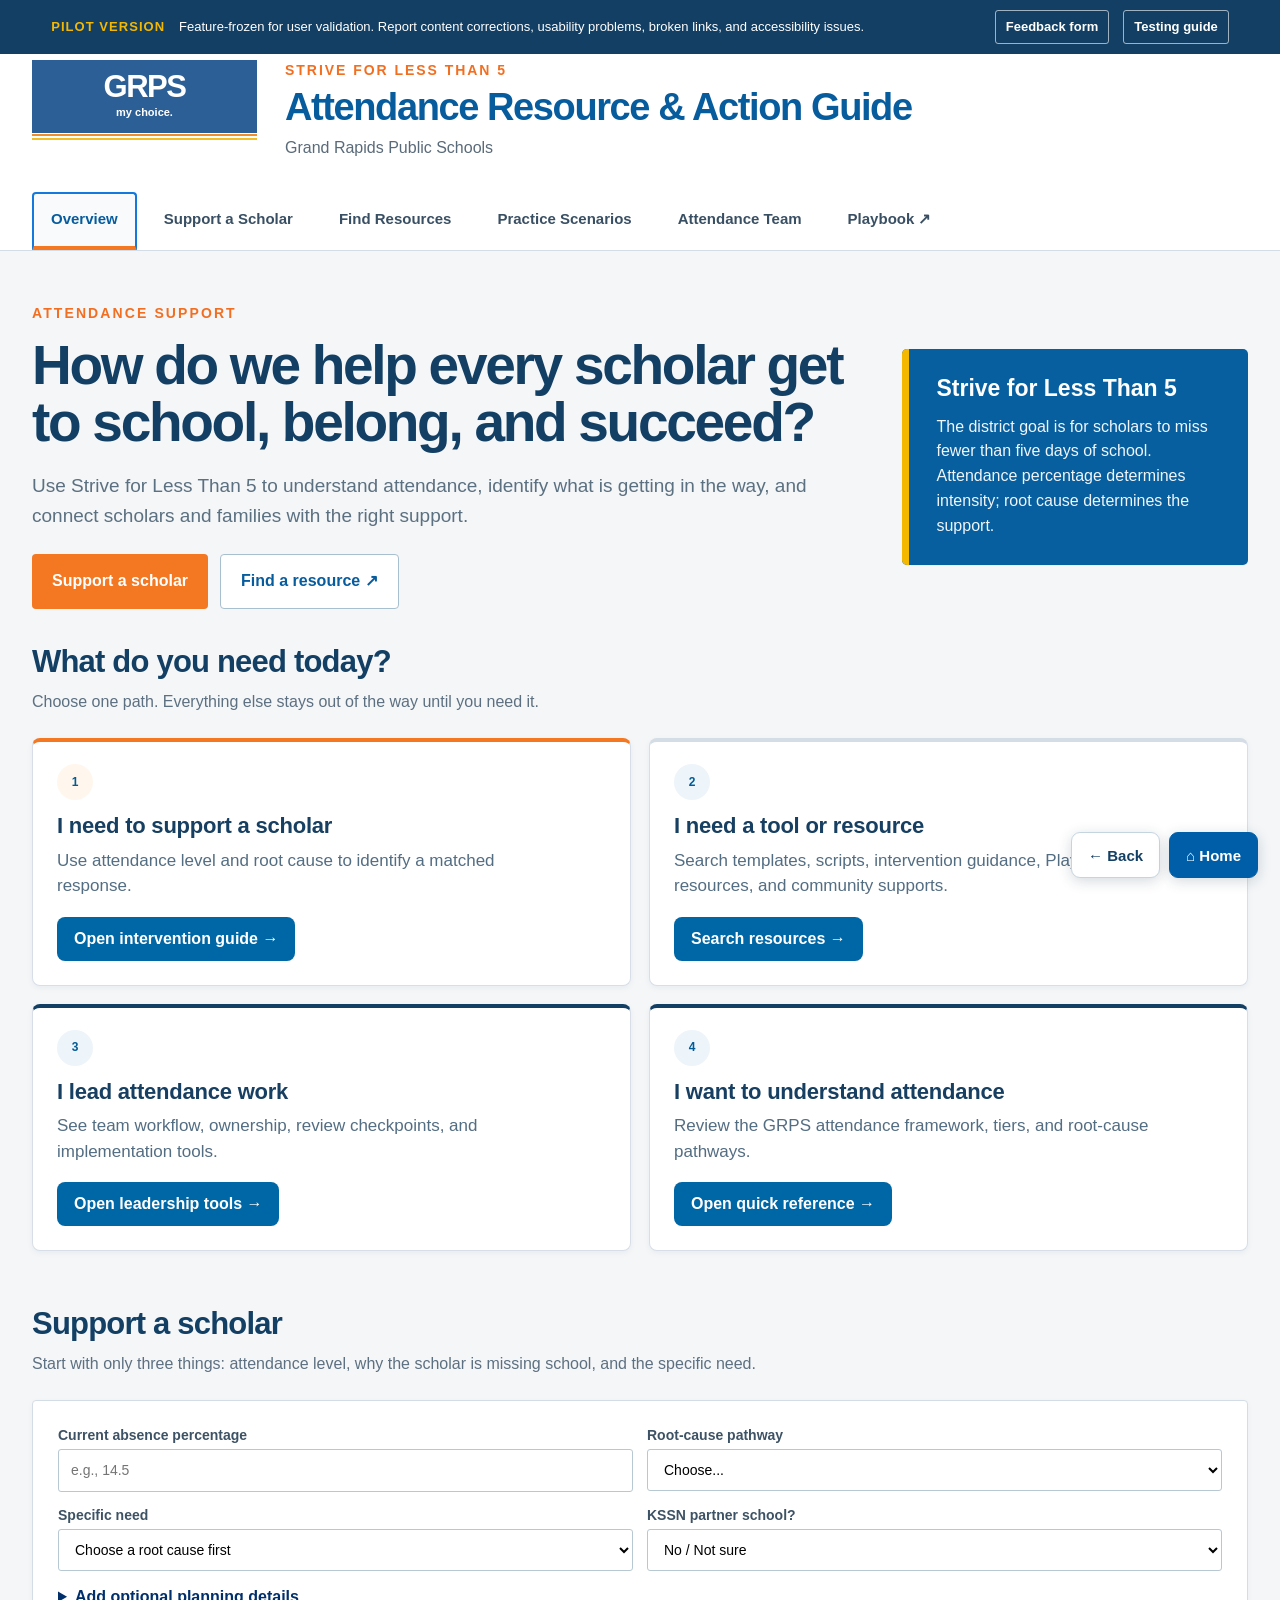
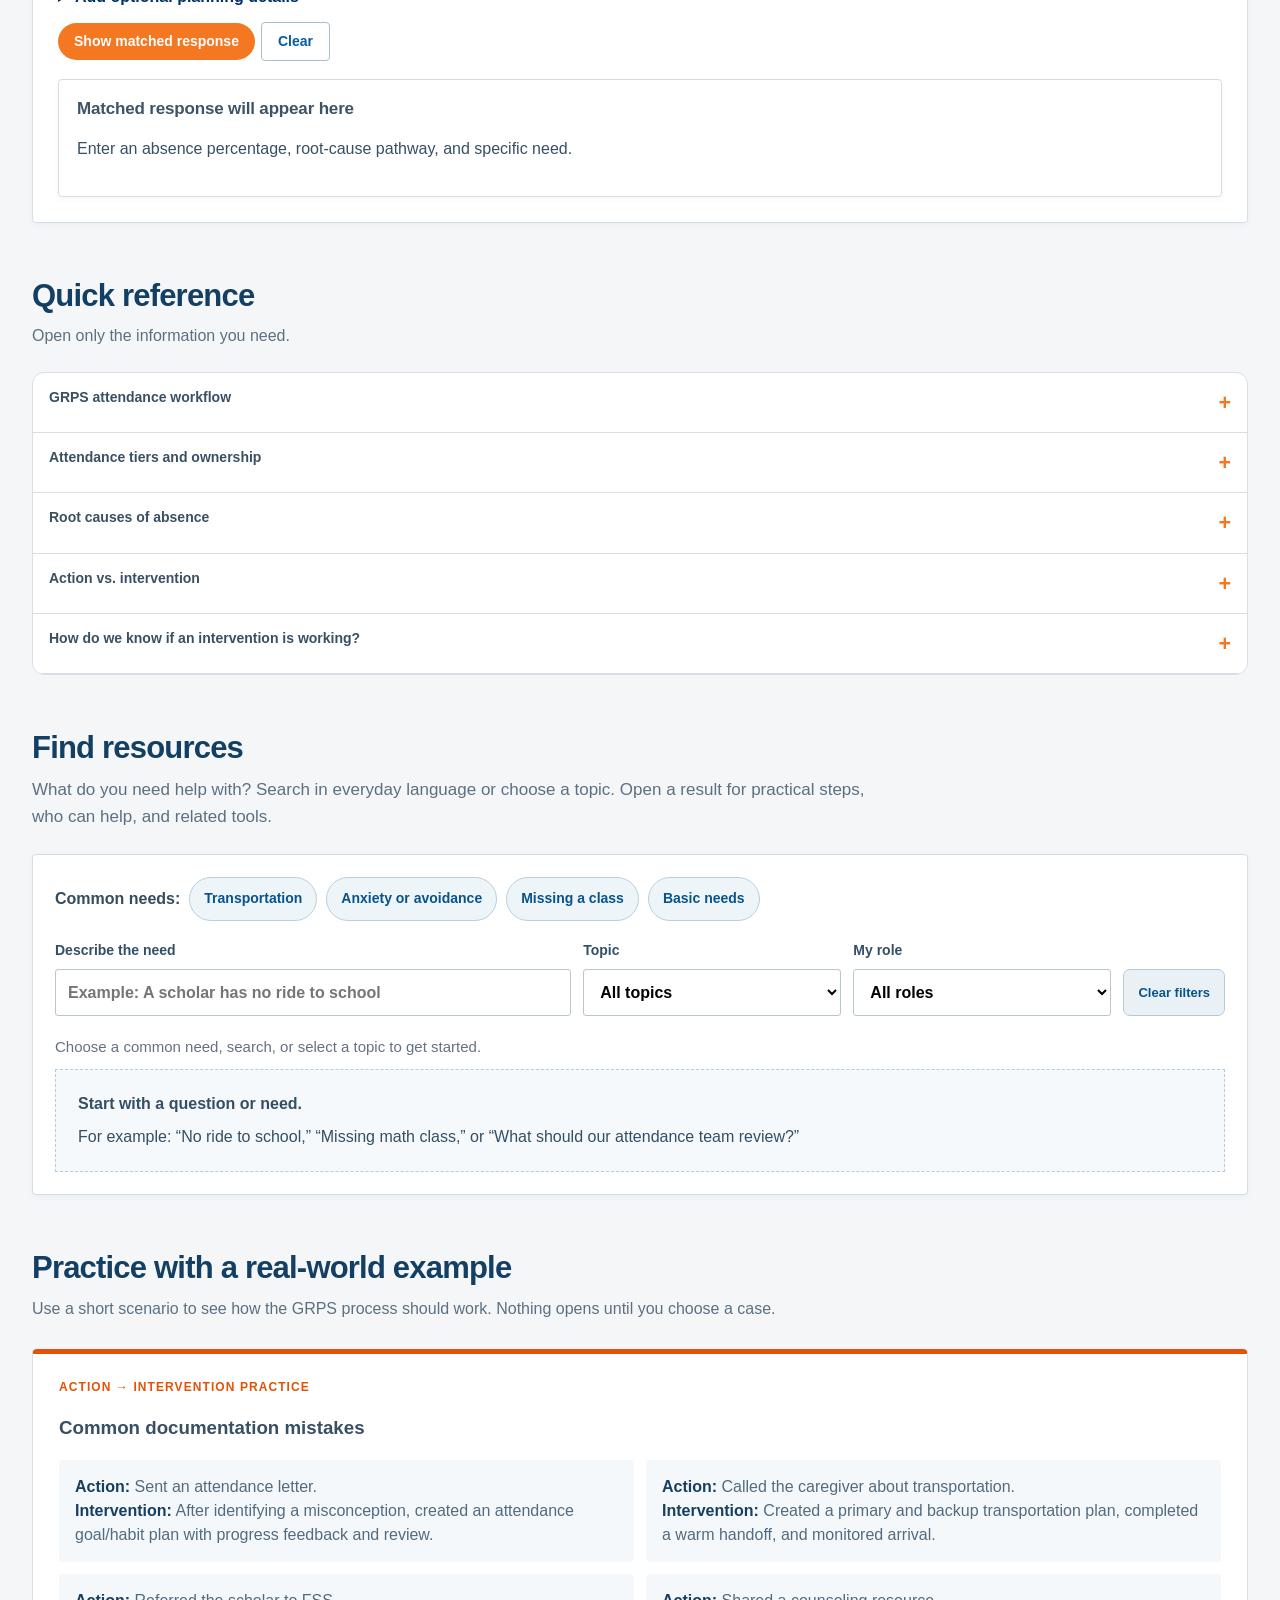
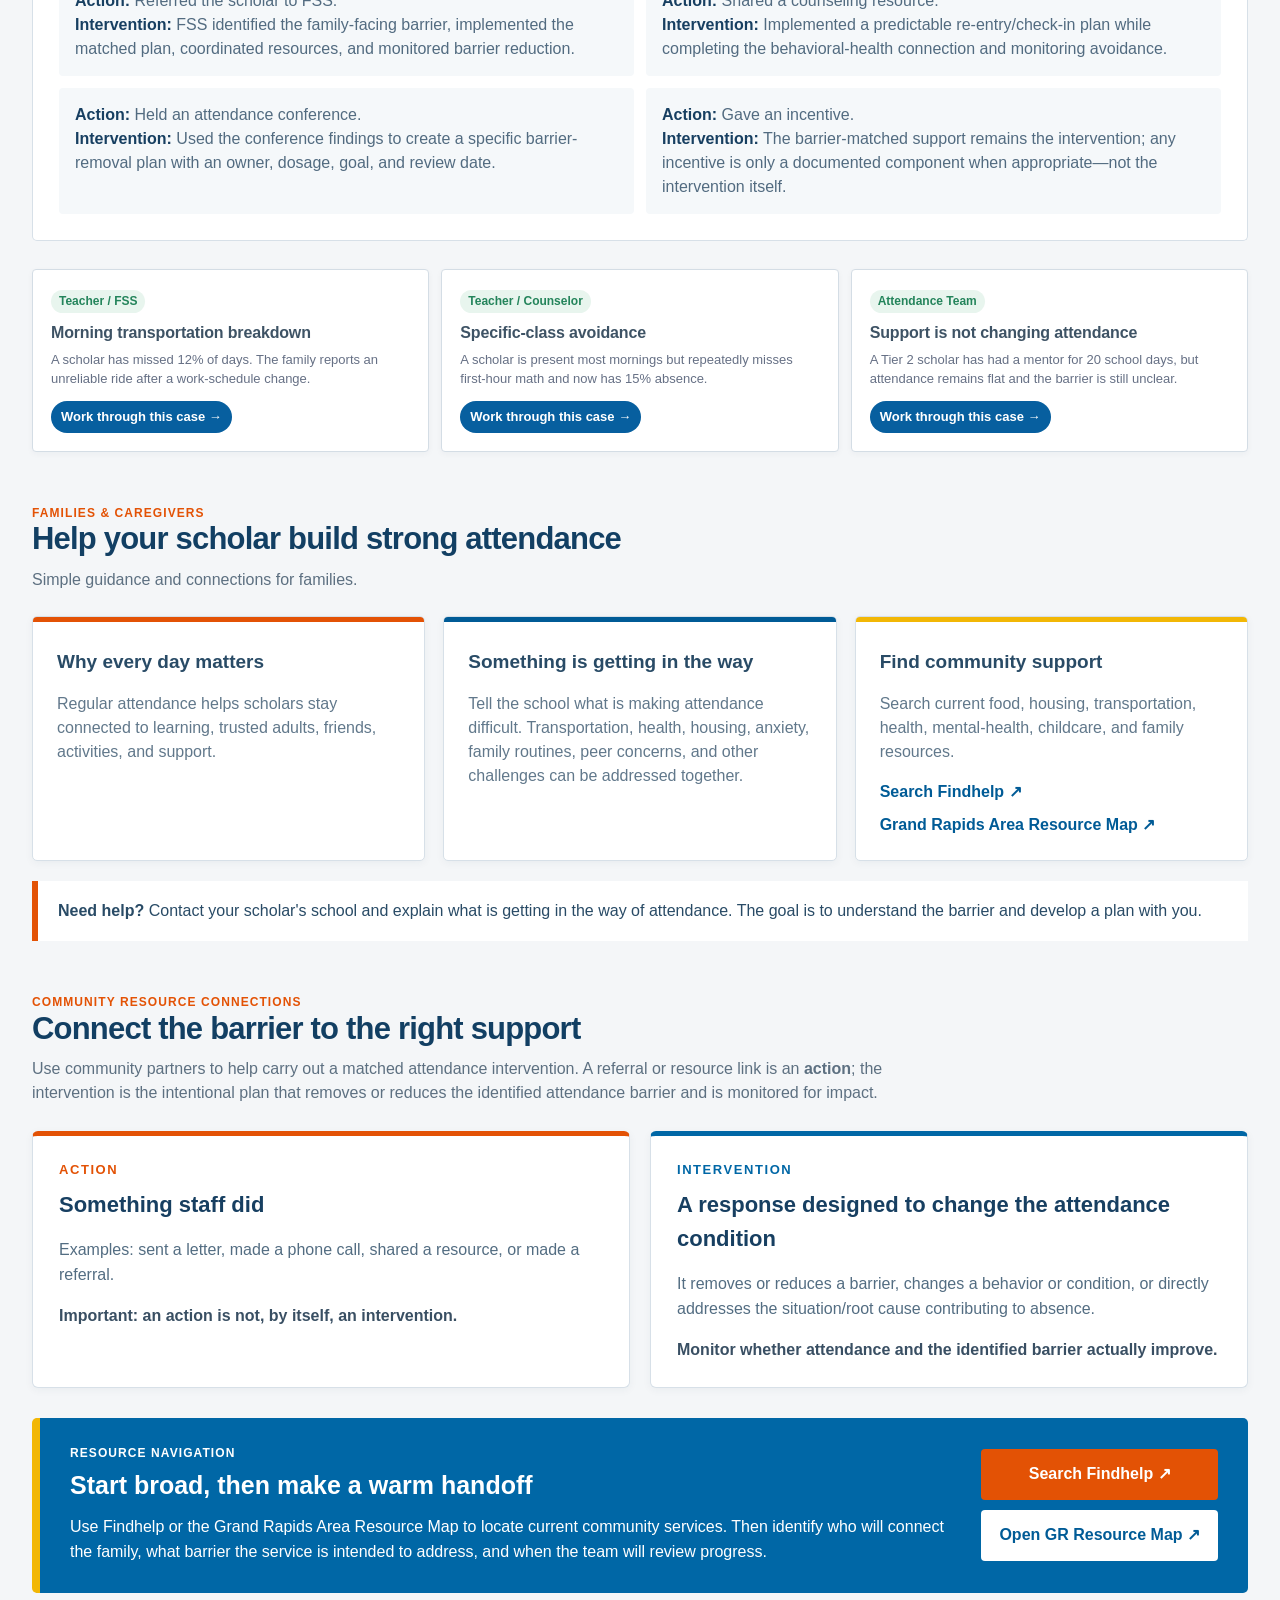
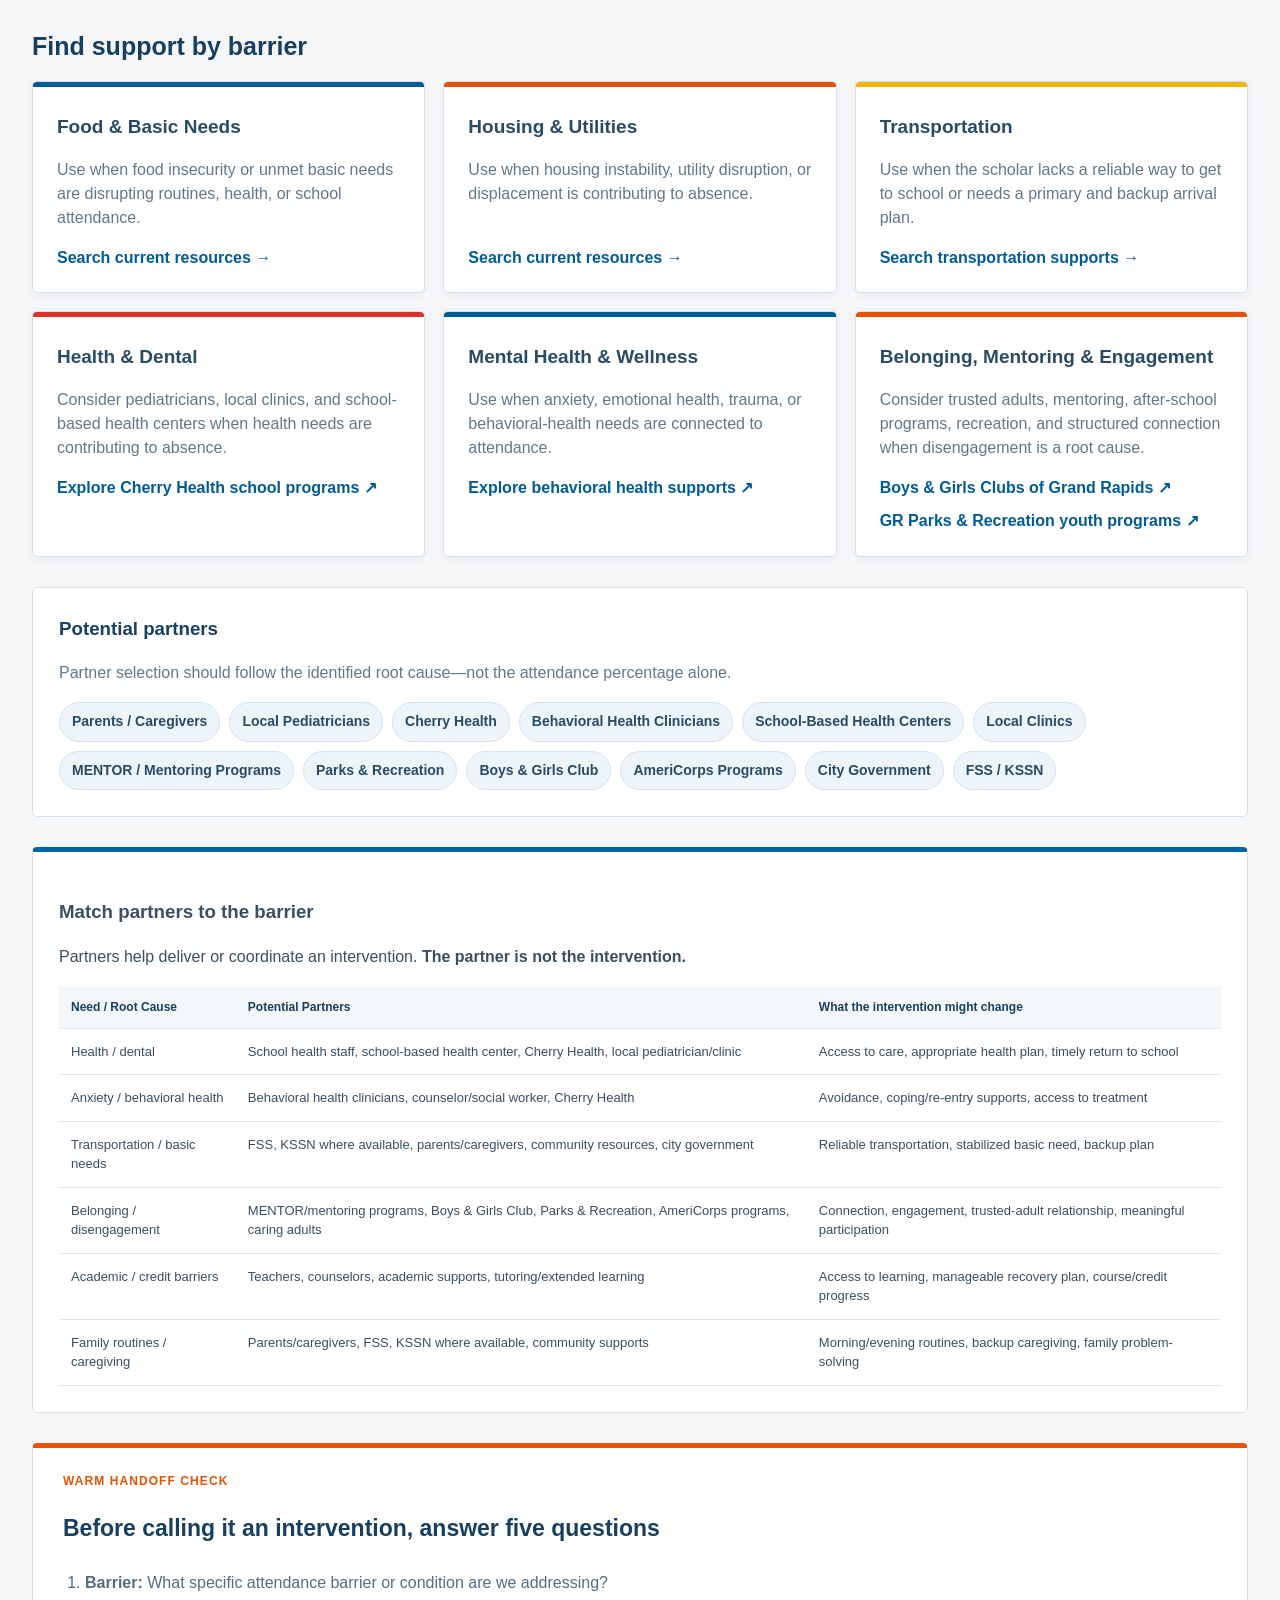
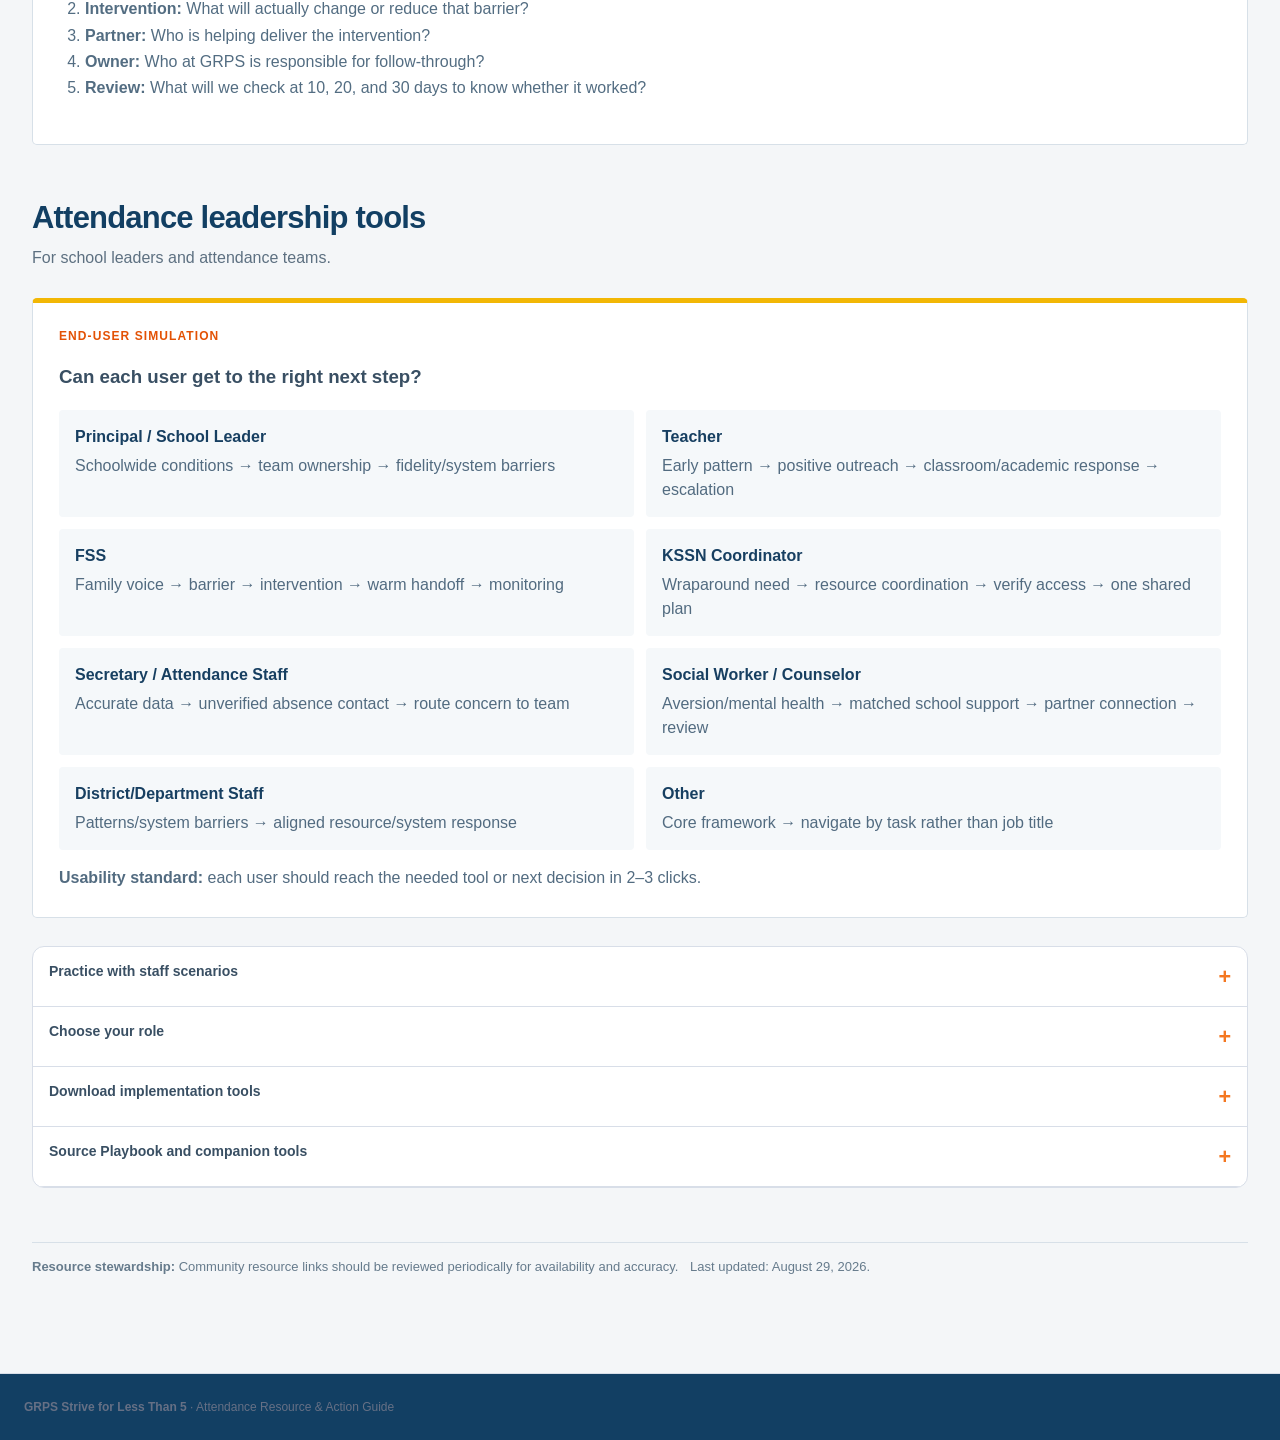
==== index.html @ 6af86c14 "Add persistent Home and Back navigation buttons" ====
<!doctype html><!-- BUILD: persistent-home-back-v14; decision-engine unchanged -->
<html lang="en"><head><meta charset="utf-8"><meta name="viewport" content="width=device-width, initial-scale=1"><title>Strive for Less Than 5 | GRPS</title><style>
:root{--blue:#005596;--orange:#f47b20;--orange-soft:#fff2e8;--yellow:#eeb211;--ink:#20313b;--muted:#66757d;--line:#dde5ea;--soft:#f6f8fa;--white:#fff;--shadow:0 10px 26px rgba(0,0,0,.07);--font:Arial,"Helvetica Neue",Helvetica,sans-serif;--display:"Helvetica Neue",Arial,sans-serif}
*{box-sizing:border-box}html{scroll-behavior:smooth}body{margin:0;font-family:var(--font);font-size:16px;color:var(--ink);background:#fff;line-height:1.55;-webkit-font-smoothing:antialiased}a{color:var(--blue)}button,input,select,textarea{font:inherit}.skip{position:absolute;left:-9999px}.skip:focus{left:12px;top:12px;background:#fff;padding:10px;z-index:999}
header{border-bottom:1px solid var(--line);background:#fff;position:relative}header:after{content:"";position:absolute;left:0;right:0;bottom:-1px;height:4px;background:linear-gradient(90deg,var(--orange) 0 28%,var(--yellow) 28% 40%,transparent 40%)}.topbar{max-width:1100px;margin:auto;padding:16px 24px;display:flex;align-items:center;justify-content:space-between;gap:20px}.brand{display:flex;align-items:center;gap:10px}.bar{width:7px;height:36px;border-radius:4px;background:var(--orange)}.brand strong{display:block;color:var(--blue);font-family:var(--display);font-size:.92rem;letter-spacing:.015em}.brand small{color:var(--muted);font-size:.82rem}.topbar a{text-decoration:none;font-weight:700;font-size:.9rem}
.hero{background:linear-gradient(120deg,var(--blue) 0 72%,#0a669f 72% 100%);color:#fff;position:relative;overflow:hidden}.hero:before{content:"";position:absolute;width:360px;height:360px;border:44px solid rgba(244,123,32,.26);border-radius:50%;right:-120px;top:-165px}.hero:after{content:"";position:absolute;width:150px;height:150px;background:rgba(238,178,17,.12);transform:rotate(32deg);right:170px;bottom:-95px;border-radius:26px}.hero-in{max-width:1100px;margin:auto;padding:48px 24px 46px;position:relative;z-index:1}.eyebrow{font-family:var(--display);font-size:.74rem;letter-spacing:.14em;text-transform:uppercase;font-weight:900;color:#ffd7bb}.hero h1{font-family:var(--display);font-size:clamp(2.35rem,5vw,3.65rem);font-weight:750;letter-spacing:-.025em;line-height:1.02;margin:8px 0 14px;max-width:760px}.hero p{font-size:1rem;line-height:1.55;max-width:700px;margin:0;opacity:.94}.goal-line{margin-top:22px;display:inline-flex;gap:9px;align-items:center;background:var(--orange);padding:10px 15px;border-radius:999px;font-weight:900;box-shadow:0 8px 18px rgba(0,0,0,.12)}.goal-line{font-size:.94rem}.goal-line b{font-size:1rem}
main{max-width:1100px;margin:auto;padding:38px 24px 70px}.section{margin:0 0 58px}.section h2{font-family:var(--display);font-size:1.7rem;font-weight:750;letter-spacing:-.015em;line-height:1.2;margin:0 0 8px;position:relative;padding-left:16px}.section h2:before{content:"";position:absolute;left:0;top:.12em;width:6px;height:.95em;border-radius:4px;background:var(--orange)}.lead{margin:0 0 22px;color:var(--muted);max-width:760px;font-size:.98rem;line-height:1.6}.choice-grid{display:grid;grid-template-columns:repeat(2,1fr);gap:16px}.choice{border:1px solid var(--line);border-top:5px solid var(--orange);border-radius:16px;padding:22px 24px 24px;background:#fff;cursor:pointer;transition:.16s;min-height:160px;position:relative}.choice:hover,.choice:focus-within{border-color:#efb186;box-shadow:var(--shadow);transform:translateY(-2px);background:#fffaf7}.choice .num{width:34px;height:34px;border-radius:50%;display:grid;place-items:center;background:var(--orange-soft);color:var(--orange);font-weight:900}.choice h3{font-family:var(--display);font-size:1.12rem;line-height:1.3;margin:14px 0 6px}.choice p{margin:0;color:var(--muted);font-size:.94rem;line-height:1.55}.choice button{margin-top:16px;border:0;background:var(--orange);padding:8px 11px;color:#fff;font-weight:900;cursor:pointer;border-radius:8px}
.focus-box{border:1px solid #f0d3be;border-radius:18px;padding:24px;background:linear-gradient(180deg,#fff 0,#fffaf6 100%);box-shadow:0 6px 20px rgba(244,123,32,.05)}.builder-grid{display:grid;grid-template-columns:repeat(2,1fr);gap:14px}.builder label{display:block;font-weight:800;margin:0 0 5px}.builder input,.builder select,.builder textarea{width:100%;border:1px solid #bdc9d0;border-radius:9px;padding:11px;background:#fff}.builder .wide{grid-column:1/-1}.btn{border:0;border-radius:9px;padding:10px 14px;background:var(--blue);color:#fff;font-weight:800;cursor:pointer;margin:12px 6px 0 0}.btn.secondary{background:#fff;color:var(--blue);border:1px solid var(--blue)}.btn.orange{background:var(--orange)}.output{margin-top:18px;padding:18px;border-radius:12px;background:#fff;border:1px solid var(--line)}.output h3{font-family:var(--display);font-size:1.1rem;line-height:1.35;margin-top:0}.rec-list{display:grid;grid-template-columns:1fr;gap:10px}.rec{border-left:4px solid var(--orange);padding:10px 12px;background:#fff7f1;border-radius:8px}.rec h4{font-family:var(--display);font-size:1rem;line-height:1.35;margin:0 0 4px}.rec small{color:var(--muted)}
.disclosure{border-top:1px solid var(--line);padding:0}.disclosure details{border-bottom:1px solid var(--line);padding:0}.disclosure summary{list-style:none;cursor:pointer;padding:18px 2px;font-weight:750;font-size:1rem;display:flex;justify-content:space-between}.disclosure summary::-webkit-details-marker{display:none}.disclosure summary:after{content:'+';color:var(--orange);font-size:1.35rem}.disclosure details[open] summary:after{content:'–'}.detail-content{padding:0 2px 22px;color:var(--muted)}
.workflow-mini{display:grid;grid-template-columns:repeat(5,1fr);gap:8px}.workflow-mini div{padding:12px;border-radius:9px;background:var(--soft);text-align:center}.workflow-mini strong{display:block;color:var(--blue)}
.root-grid{display:grid;grid-template-columns:repeat(2,1fr);gap:10px}.root{border:1px solid var(--line);border-radius:10px;padding:14px}.root h3{font-family:var(--display);font-size:1.05rem;margin:0 0 4px}.root p{margin:0 0 8px}.root button{border:0;background:none;color:var(--orange);font-weight:900;padding:0;cursor:pointer}
.tier-table{overflow:auto;border:1px solid var(--line);border-radius:10px;background:#fff}table{border-collapse:collapse;width:100%;min-width:700px}th,td{padding:11px;border-bottom:1px solid var(--line);text-align:left;vertical-align:top}th{background:#eef5f9}.searchpanel{border:1px solid var(--line);border-radius:14px;padding:16px;background:#fff}.controls{display:grid;grid-template-columns:2fr 1fr 1fr auto;gap:9px}.controls input,.controls select{width:100%;border:1px solid #bdc9d0;border-radius:8px;padding:10px}.controls button{border:0;border-radius:8px;background:#20313b;color:#fff;padding:10px 13px;font-weight:800}.meta{margin:12px 0;color:var(--muted)}.resources{display:grid;grid-template-columns:repeat(2,1fr);gap:12px}.card{border:1px solid var(--line);border-radius:12px;padding:16px;background:#fff}.resource{min-height:190px;display:flex;flex-direction:column}.resource footer{margin-top:auto;padding-top:14px;display:flex;justify-content:space-between;gap:8px;align-items:end}.tag,.pill{display:inline-block;border-radius:999px;font-size:.72rem;font-weight:800}.tag{background:var(--orange-soft);color:#b34d09;padding:4px 8px}.pill{border:1px solid #c6d1d7;color:#5a6870;padding:3px 6px;margin:2px}.resource h3{font-family:var(--display);font-size:1.05rem;line-height:1.35;margin:8px 0 5px}.resource p{color:var(--muted);font-size:.93rem;line-height:1.55;margin:0}.resource button{border:0;border-radius:8px;background:var(--orange);color:#fff;padding:8px 10px;font-weight:800;cursor:pointer}.role-grid{display:grid;grid-template-columns:repeat(2,1fr);gap:12px}.role-card button{border:0;background:none;color:var(--orange);font-weight:900;padding:8px 0 0;cursor:pointer}.download-grid{display:grid;grid-template-columns:repeat(2,1fr);gap:12px}.download-card a{display:inline-block;margin-top:10px;text-decoration:none;font-weight:800}.quick-links{display:flex;gap:10px;flex-wrap:wrap}.quick-links a{display:inline-block;text-decoration:none;border:1px solid #f0c5a5;padding:10px 12px;border-radius:9px;font-weight:900;background:#fff7f1;color:#a84406}
.detail{position:fixed;inset:0;background:rgba(12,26,34,.62);z-index:100;display:none;align-items:center;justify-content:center;padding:18px}.detail.open{display:flex}.panel{width:min(820px,100%);max-height:90vh;overflow:auto;background:#fff;border-radius:16px;box-shadow:0 24px 70px rgba(0,0,0,.28)}.panel-head{position:sticky;top:0;background:#fff;border-bottom:1px solid var(--line);padding:16px;display:flex;justify-content:space-between;gap:15px}.panel-body{padding:20px;font-size:.96rem;line-height:1.6}.close{width:36px;height:36px;border:0;border-radius:50%;background:#eef3f6;font-size:1.2rem;cursor:pointer}.detail-section{padding:10px 0;border-bottom:1px solid var(--line)}.detail-section:last-child{border:0}.related{display:flex;gap:7px;flex-wrap:wrap}.footer{background:#152832;color:#dce5e9;padding:24px}.footer-in{max-width:1100px;margin:auto}.footer p{margin:0}.hidden-structure{display:none}

.scenario-strip{display:grid;grid-template-columns:repeat(3,1fr);gap:12px}.scenario-card{border:1px solid var(--line);border-radius:14px;padding:18px;background:#fff}.scenario-card h3{font-family:var(--display);font-size:1.08rem;line-height:1.35;margin:8px 0 6px}.scenario-card p{margin:0;color:var(--muted);font-size:.93rem;line-height:1.55}.scenario-card button{margin-top:13px;border:0;border-radius:8px;background:var(--orange);color:#fff;padding:8px 10px;font-weight:900;cursor:pointer}.scenario-result{margin-top:14px;border:1px solid #f0d3be;border-radius:12px;background:#fffaf6;padding:16px}.scenario-result h3{margin-top:0}.next-step{display:grid;grid-template-columns:34px 1fr;gap:10px;align-items:start;margin:10px 0}.next-step .stepnum{width:28px;height:28px;border-radius:50%;background:var(--orange-soft);color:var(--orange);display:grid;place-items:center;font-weight:900}.callout{border-left:4px solid var(--yellow);background:#fffaf0;padding:12px 14px;border-radius:8px}.callout.orange{border-left-color:var(--orange);background:#fff7f1}.mini-actions{display:flex;gap:8px;flex-wrap:wrap;margin-top:12px}.mini-actions button{border:1px solid var(--orange);background:#fff;color:#a84406;border-radius:8px;padding:7px 9px;font-weight:900;cursor:pointer}
@media(max-width:800px){.choice-grid,.resources,.role-grid,.download-grid,.builder-grid,.root-grid,.scenario-strip{grid-template-columns:1fr}.controls{grid-template-columns:1fr}.workflow-mini{grid-template-columns:1fr}.builder .wide{grid-column:auto}.hero-in{padding-top:38px}}
@media print{header,.hero,.footer,.detail,.no-print{display:none!important}main{padding:0}.section{margin-bottom:24px}}

/* V7 TYPOGRAPHY SYSTEM — component-level reset */
:root{
  --font-body:-apple-system,BlinkMacSystemFont,"Segoe UI",Roboto,Helvetica,Arial,sans-serif;
  --font-heading:-apple-system,BlinkMacSystemFont,"Segoe UI",Roboto,Helvetica,Arial,sans-serif;
  --font-campaign:"Arial Narrow","Helvetica Neue Condensed","Roboto Condensed",Arial,sans-serif;
}
body{font-family:var(--font-body);font-size:16px;line-height:1.58;letter-spacing:0;color:var(--ink)}
button,input,select,textarea{font-family:var(--font-body)}
.brand strong{font-family:var(--font-heading);font-size:15px;line-height:1.2;font-weight:700;letter-spacing:0}
.brand small{font-size:13px;line-height:1.25}
.topbar a{font-size:14px;line-height:1.2;font-weight:650}
.eyebrow{font-family:var(--font-campaign);font-size:12px;line-height:1.2;letter-spacing:.13em;font-weight:700}
.hero h1{font-family:var(--font-heading);font-size:clamp(38px,4.4vw,50px);line-height:1.06;font-weight:760;letter-spacing:-.028em;margin:9px 0 14px;max-width:760px}
.hero p{font-size:17px;line-height:1.55;max-width:690px;font-weight:400}
.goal-line{font-family:var(--font-body);font-size:15px;line-height:1.2;font-weight:750;padding:10px 15px}
.goal-line b{font-size:15px}
main{padding-top:42px}
.section{margin-bottom:54px}
.section h2{font-family:var(--font-heading);font-size:30px;line-height:1.18;font-weight:720;letter-spacing:-.02em;margin-bottom:9px}
.lead{font-size:16px;line-height:1.62;max-width:760px;margin-bottom:24px}
.choice{padding:22px 24px 23px;min-height:154px}
.choice .num{font-size:14px}
.choice h3,.scenario-card h3,.role-card h3,.download-card h3{font-family:var(--font-heading);font-size:19px;line-height:1.3;font-weight:700;letter-spacing:-.01em;margin:14px 0 7px}
.choice p,.scenario-card p,.resource p,.card p{font-size:15px;line-height:1.58}
.choice button,.scenario-card button,.resource button,.controls button,.btn{font-size:14px;line-height:1.2;font-weight:700}
.builder label{font-size:14px;line-height:1.3;font-weight:700}
.builder input,.builder select,.builder textarea,.controls input,.controls select{font-size:15px;line-height:1.35}
.output h3,.panel-body h3,.scenario-result h3{font-family:var(--font-heading);font-size:20px;line-height:1.3;font-weight:700;letter-spacing:-.01em}
.rec h4{font-family:var(--font-heading);font-size:16px;line-height:1.35;font-weight:700}
.rec small{font-size:13px;line-height:1.5}
.disclosure summary{font-size:16px;line-height:1.35;font-weight:680}
.detail-content{font-size:15px;line-height:1.62}
.workflow-mini div{font-size:14px;line-height:1.35}
.workflow-mini strong{font-size:15px}
.root h3,.resource h3{font-family:var(--font-heading);font-size:17px;line-height:1.34;font-weight:700;letter-spacing:-.005em}
.root p{font-size:15px;line-height:1.58}
th{font-size:14px;line-height:1.35;font-weight:700} td{font-size:14px;line-height:1.5}
.meta{font-size:14px;line-height:1.4}
.tag,.pill{font-size:12px;line-height:1.2;font-weight:700}
.panel-head{align-items:flex-start}.panel-head h2{font-family:var(--font-heading);font-size:24px;line-height:1.2;font-weight:720;letter-spacing:-.015em;margin:3px 0 0}
.panel-head .eyebrow{color:var(--orange)}
.panel-body{font-size:15.5px;line-height:1.62}
.panel-body li{margin-bottom:6px}
.detail-section h3{margin-bottom:7px}
.quick-links a,.download-card a,.role-card button{font-size:14px;line-height:1.3;font-weight:700}
.footer{font-size:14px;line-height:1.5}
@media(max-width:800px){
  body{font-size:16px}
  .hero h1{font-size:36px;line-height:1.08}
  .hero p{font-size:16px}
  .section h2{font-size:26px}
  .choice h3,.scenario-card h3,.role-card h3,.download-card h3{font-size:18px}
  .panel-head h2{font-size:22px}
}
@media(max-width:480px){
  .hero h1{font-size:32px}
  .section h2{font-size:24px}
  .hero-in{padding-top:34px;padding-bottom:36px}
  main{padding-top:32px}
}


/* V8 — GRPS PROGRESS DASHBOARD DESIGN SYSTEM */
:root{
 --blue:#002f6c;--blue2:#0b4f8a;--orange:#e35205;--ink:#172033;--muted:#667085;
 --bg:#f4f6f9;--white:#fff;--line:#d8dee8;--softblue:#eef4fb;--softorange:#fff7ed;
 --shadow:0 1px 2px rgba(16,24,40,.04);--font:Arial,Helvetica,sans-serif;
 --display:Arial,Helvetica,sans-serif;--font-body:Arial,Helvetica,sans-serif;
 --font-heading:Arial,Helvetica,sans-serif;--font-campaign:Arial,Helvetica,sans-serif;
}
html{background:var(--bg)}body{font-family:Arial,Helvetica,sans-serif;background:var(--bg);color:var(--ink);font-size:15px;line-height:1.5}
button,input,select,textarea{font-family:Arial,Helvetica,sans-serif}
header{background:var(--blue);color:#fff;border:0;border-bottom:6px solid var(--orange);position:sticky;top:0;z-index:30}
header:after{display:none}.topbar{max-width:1400px;padding:15px 26px}.bar{display:none}.brand strong{color:#fff;font-size:14px;letter-spacing:.10em;text-transform:uppercase;font-weight:700}.brand small{display:block;color:rgba(255,255,255,.82);font-size:12px;margin-top:3px}.topbar a{color:#fff;border:1px solid rgba(255,255,255,.45);border-radius:7px;padding:8px 10px;font-size:13px;font-weight:700}
.hero{background:#fff;color:var(--ink);border-bottom:1px solid var(--line)}.hero:before,.hero:after{display:none}.hero-in{max-width:1400px;padding:30px 28px 27px}.eyebrow{font-family:Arial,Helvetica,sans-serif;color:var(--orange);font-size:12px;letter-spacing:.09em;text-transform:uppercase;font-weight:800}.hero h1{font-family:Arial,Helvetica,sans-serif;color:var(--ink);font-size:34px;line-height:1.12;font-weight:700;letter-spacing:-.015em;margin:5px 0 8px}.hero p{font-size:16px;color:var(--muted);line-height:1.5}.hero div[style*="ffd7bb"]{color:var(--blue)!important;font-size:13px!important;font-weight:700!important}.goal-line{margin-top:15px;background:var(--softorange);color:#7c2d12;border-left:4px solid var(--orange);border-radius:7px;box-shadow:none;padding:9px 12px;font-size:13px;font-weight:700}
main{max-width:1400px;padding:28px}.section{margin-bottom:36px}.section h2{font-family:Arial,Helvetica,sans-serif;font-size:26px;line-height:1.2;font-weight:700;letter-spacing:-.01em;padding-left:0;margin:0 0 7px}.section h2:before{display:none}.lead{font-size:15px;line-height:1.5;color:var(--muted);margin-bottom:18px}
.choice-grid{grid-template-columns:repeat(4,minmax(190px,1fr));gap:14px}.choice{border:1px solid var(--line)!important;border-top:4px solid var(--blue)!important;border-radius:12px;padding:17px;background:#fff!important;box-shadow:var(--shadow);min-height:160px;transform:none}.choice:first-child{border-top-color:var(--orange)!important}.choice:hover,.choice:focus-within{transform:translateY(-2px);box-shadow:0 5px 14px rgba(16,24,40,.08);background:#fff!important;border-color:var(--line)!important}.choice .num{width:30px;height:30px;background:var(--softblue);color:var(--blue);font-size:12px}.choice:first-child .num{background:var(--softorange);color:var(--orange)}.choice h3,.scenario-card h3,.role-card h3,.download-card h3{font-family:Arial,Helvetica,sans-serif;font-size:16px;line-height:1.3;font-weight:700;margin:10px 0 6px}.choice p,.scenario-card p,.resource p,.card p{font-size:13px;line-height:1.48;color:var(--muted)}.choice button,.scenario-card button,.resource button,.controls button,.btn{font-size:13px;font-weight:700;border-radius:7px;padding:8px 10px}.choice button{background:var(--softblue);color:var(--blue)}.choice:first-child button{background:var(--orange);color:#fff}
.focus-box,.searchpanel,.card,.scenario-card,.panel,.root{background:#fff;border:1px solid var(--line);border-radius:12px;box-shadow:var(--shadow)}.focus-box{padding:18px;background:#fff}.builder label{font-size:13px}.builder input,.builder select,.builder textarea,.controls input,.controls select{border:1px solid var(--line);border-radius:7px;padding:9px 10px;font-size:14px}.btn{background:var(--blue)}.btn.orange{background:var(--blue)}.btn.secondary{color:var(--blue);border-color:var(--blue)}.output{border-radius:10px}.output h3,.panel-body h3,.scenario-result h3{font-size:17px}.rec{border-left-color:var(--orange);background:var(--softorange)}
.disclosure{background:#fff;border:1px solid var(--line);border-radius:12px;overflow:hidden}.disclosure summary{padding:15px 16px;font-size:14px}.detail-content{padding:0 16px 18px;font-size:14px}.workflow-mini div{background:#f8fafc;border:1px solid #eef1f5}.workflow-mini strong{color:var(--blue)}.root-grid{gap:12px}.root{padding:14px}.root h3,.resource h3{font-family:Arial,Helvetica,sans-serif;font-size:16px}.root button,.role-card button{color:var(--blue)}
.tier-table{border-radius:10px}th{background:#f8fafc;color:#475467;font-size:12px}td{font-size:13px}.searchpanel{padding:16px}.controls button{background:var(--blue)}.resource{min-height:180px}.tag{background:var(--softorange);color:#7c2d12}.pill{background:#f2f4f7;border:0;color:#475467}.resource button{background:var(--softblue);color:var(--blue)}
.quick-links a{border:1px solid var(--line);background:#fff;color:var(--blue);font-size:13px}.scenario-card button{background:var(--blue)}.scenario-result{background:#fff;border-color:var(--line)}.next-step .stepnum{background:var(--softblue);color:var(--blue)}.callout{background:#f8fafc;border-left-color:var(--orange)}.callout.orange{background:var(--softorange)}.mini-actions button{border-color:var(--blue);color:var(--blue)}
.panel{border-radius:12px}.panel-head{padding:17px 18px}.panel-head h2{font-family:Arial,Helvetica,sans-serif;font-size:22px}.panel-body{font-size:14px}.close{border-radius:7px}.footer{background:#fff;color:var(--muted);border-top:1px solid var(--line);font-size:12px}.footer-in{max-width:1400px}
@media(max-width:1100px){.choice-grid{grid-template-columns:repeat(2,1fr)}}
@media(max-width:800px){.choice-grid{grid-template-columns:1fr}.hero h1{font-size:30px}.section h2{font-size:24px}main{padding:20px}.hero-in{padding:26px 20px}.topbar{padding:14px 18px}}


/* === v9: GRPS Progress Dashboard visual system === */
:root{--pd-navy:#123f63;--pd-blue:#005ea8;--pd-orange:#f47721;--pd-yellow:#f5b800;--pd-red:#d8342b;--pd-ink:#394f63;--pd-muted:#5f7283;--pd-bg:#f4f6f8;--pd-line:#d4dde5;--pd-card:#ffffff;--pd-green:#23865b;--pd-font:Arial,"Helvetica Neue",Helvetica,sans-serif}
body{font-family:var(--pd-font);background:var(--pd-bg);color:var(--pd-ink);font-size:16px;line-height:1.55}
.dash-header{background:#fff;border-bottom:1px solid var(--pd-line);position:relative}
.dash-header:after{display:none}
.dash-brandrow{max-width:1540px;margin:0 auto;padding:6px 32px 17px;display:flex;align-items:flex-start;gap:28px}
.dash-logo-block{width:225px;height:73px;background:#2d5f97;color:#fff;display:flex;flex-direction:column;align-items:center;justify-content:center;position:relative;flex:0 0 auto;margin-top:0}
.dash-logo-text{font-weight:900;font-size:31px;line-height:.9;letter-spacing:-1.5px}.dash-logo-sub{font-size:11px;font-weight:700;margin-top:3px}.dash-logo-line{position:absolute;left:0;right:0;bottom:-7px;height:6px;border-top:2px solid #f28c28;border-bottom:2px solid #f4bd24}
.dash-titleblock{padding-top:0}.dash-kicker{color:#f26f21;font-size:14px;font-weight:900;letter-spacing:.14em}.dash-title{color:#075c9e;font-size:38px;line-height:1.08;font-weight:900;letter-spacing:-1.4px;margin-top:5px}.dash-subtitle{color:#596a79;font-size:16px;margin-top:8px}
.dash-tabs{max-width:100%;margin:0 auto;padding:14px 32px 0;display:flex;gap:8px;overflow-x:auto;white-space:nowrap;background:#fff}
.dash-tabs a{color:#394f63;text-decoration:none;font-weight:800;font-size:15px;padding:13px 17px 16px;border:2px solid transparent;border-bottom:4px solid transparent;border-radius:4px 4px 0 0}
.dash-tabs a:hover{color:#075c9e}.dash-tabs a.active{color:#075c9e;border-color:#1479dc;border-bottom-color:#f47721;background:#f8fafc}
.dash-hero{background:var(--pd-bg);color:var(--pd-ink);overflow:visible;border:0}.dash-hero:before,.dash-hero:after{display:none}.dash-hero-in{max-width:1540px;padding:54px 32px 34px;display:grid;grid-template-columns:minmax(0,1.65fr) minmax(330px,.7fr);gap:56px;align-items:center}
.dash-hero-copy .eyebrow{color:#f26f21;font-size:14px;font-weight:900;letter-spacing:.15em}.dash-hero h1{color:var(--pd-navy);font-family:var(--pd-font);font-size:clamp(42px,4.3vw,58px);font-weight:900;letter-spacing:-2.3px;line-height:1.04;max-width:950px;margin:15px 0 20px}.dash-hero p{color:#526879;font-size:19px;line-height:1.55;max-width:980px}.dash-actions{display:flex;gap:12px;flex-wrap:wrap;margin-top:24px}.dash-btn{display:inline-flex;align-items:center;justify-content:center;text-decoration:none;font-weight:900;font-size:16px;border-radius:4px;padding:14px 20px}.dash-btn.primary{background:#f47721;color:#fff}.dash-btn.secondary{background:#fff;color:#075c9e;border:1px solid #a7bfce}
.dash-rule{background:#075f9f;color:#fff;border-radius:5px;min-height:174px;padding:26px 26px 26px 34px;position:relative;box-shadow:0 1px 0 rgba(0,0,0,.03)}.dash-rule-accent{position:absolute;left:0;top:0;bottom:0;width:7px;background:#f5b800;border-radius:5px 0 0 5px}.dash-rule h2{font-size:23px;line-height:1.15;margin:0 0 13px;color:#fff;padding:0}.dash-rule h2:before{display:none}.dash-rule p{color:#fff;font-size:16px;line-height:1.55;margin:0}
main{max-width:1540px;padding:0 32px 72px;margin:0 auto;background:var(--pd-bg)}.section{margin:0 0 54px}.section h2{font-family:var(--pd-font);color:var(--pd-navy);font-size:31px;font-weight:900;letter-spacing:-.8px;padding-left:0;margin-bottom:10px}.section h2:before{display:none}.lead{font-size:16px;color:#5d7081;max-width:900px;margin-bottom:24px}
#start{padding-top:0}.choice-grid{grid-template-columns:repeat(4,minmax(0,1fr));gap:18px}.choice{border:1px solid var(--pd-line);border-top:5px solid var(--pd-blue);border-radius:4px;background:#fff;box-shadow:0 2px 6px rgba(23,59,86,.05);padding:24px 24px 23px;min-height:230px;transform:none}.choice:nth-child(2){border-top-color:var(--pd-orange)}.choice:nth-child(3){border-top-color:var(--pd-yellow)}.choice:nth-child(4){border-top-color:var(--pd-red)}.choice:hover,.choice:focus-within{transform:none;background:#fff;border-color:#bfcbd4;box-shadow:0 5px 16px rgba(23,59,86,.09)}.choice .num{background:#edf4fa;color:#075c9e;border-radius:999px;width:36px;height:36px}.choice h3{font-family:var(--pd-font);color:#3c5367;font-size:18px;font-weight:900;margin:17px 0 9px}.choice p{font-size:15px;color:#637687}.choice button{background:#075f9f;border-radius:999px;padding:9px 15px;font-size:14px;margin-top:18px}.choice:nth-child(2) button{background:#075f9f}.choice:nth-child(3) button{background:#075f9f}.choice:nth-child(4) button{background:#075f9f}
.focus-box,.searchpanel,.card,.scenario-card,.root,.tier-table,.output{border:1px solid var(--pd-line);border-radius:4px;background:#fff;box-shadow:0 2px 6px rgba(23,59,86,.04)}.focus-box{padding:25px;background:#fff}.builder input,.builder select,.builder textarea,.controls input,.controls select{border:1px solid #b8c8d3;border-radius:3px;padding:11px 12px;background:#fff}.builder label{color:#3d5264;font-size:14px}.btn{border-radius:999px;background:#075f9f;font-size:14px;padding:10px 16px}.btn.orange{background:#f47721}.btn.secondary{border-radius:4px;border:1px solid #a7bfce;color:#075c9e}.rec{border-left-color:#f47721;background:#fff8f3;border-radius:2px}.rec h4,.resource h3,.role-card h3,.scenario-card h3,.root h3,.output h3{font-family:var(--pd-font);color:#3e5365;font-weight:900}.tag{background:#e8f5ee;color:#24845b}.pill{border-color:#c8d4dc;color:#5b6f80;background:#f8fafb}.resource button,.scenario-card button{background:#075f9f;border-radius:999px}.resource{min-height:210px}.card{border-top:4px solid #0b67a8}.resources .card:nth-child(4n+2){border-top-color:#f47721}.resources .card:nth-child(4n+3){border-top-color:#f5b800}.resources .card:nth-child(4n+4){border-top-color:#d8342b}.role-card{border-top:4px solid #0b67a8}.role-card button,.root button{color:#075f9f}.download-card a{color:#075f9f}.quick-links a{background:#fff;color:#075f9e;border:1px solid #afc3d1;border-radius:4px}.workflow-mini div{background:#eef3f6;border-radius:3px}.workflow-mini strong{color:#075f9f}.tier-table th{background:#eef3f6;color:#3f5264}.disclosure summary{color:#394f63}.disclosure summary:after{color:#f47721}.panel{border-radius:5px}.panel-head{background:#f8fafb}.close{border-radius:4px}.footer{background:#123f63}.scenario-result{background:#fff;border-color:var(--pd-line);border-radius:4px}.callout.orange{border-left-color:#f47721;background:#fff7f1}
@media(max-width:1100px){.choice-grid{grid-template-columns:repeat(2,1fr)}.dash-hero-in{grid-template-columns:1fr}.dash-rule{max-width:720px}.dash-brandrow{padding-left:20px;padding-right:20px}.dash-tabs{padding-left:20px;padding-right:20px}.dash-hero-in,main{padding-left:20px;padding-right:20px}}
@media(max-width:700px){.dash-brandrow{align-items:center;gap:15px}.dash-logo-block{width:130px;height:58px}.dash-logo-text{font-size:24px}.dash-title{font-size:26px}.dash-kicker{font-size:11px}.dash-subtitle{font-size:13px}.dash-tabs{padding-top:8px}.dash-tabs a{padding:10px 12px 12px;font-size:13px}.dash-hero-in{padding-top:34px;gap:25px}.dash-hero h1{font-size:38px;letter-spacing:-1.5px}.dash-hero p{font-size:17px}.choice-grid{grid-template-columns:1fr}.choice{min-height:0}.builder-grid,.controls,.resources,.role-grid,.download-grid,.scenario-strip{grid-template-columns:1fr}.workflow-mini{grid-template-columns:1fr}.root-grid{grid-template-columns:1fr}}


/* Search decision hierarchy */
.decision-path{grid-column:1/-1;display:grid;grid-template-columns:repeat(5,1fr);gap:8px;margin:12px 0 16px}
.decision-step{border:1px solid var(--pd-line);background:#f8fafb;padding:10px 11px;border-radius:4px;min-height:64px}
.decision-step strong{display:block;color:var(--pd-navy);font-size:13px;margin-bottom:3px}
.decision-step span{display:block;color:var(--pd-muted);font-size:12px;line-height:1.35}
.decision-step.active{border-top:4px solid var(--pd-orange);background:#fff8f3;padding-top:7px}
.decision-step.review{border-top:4px solid var(--pd-blue);padding-top:7px}
.decision-step.muted{background:#f3f5f7;border-color:#d8e0e6;opacity:.72}.decision-step.muted strong,.decision-step.muted span{color:#6c7d8b}
.stage-label{display:inline-block;margin:0 0 7px;padding:4px 8px;border-radius:999px;background:#eef3f6;color:#38566d;font-size:11px;font-weight:800}
@media(max-width:800px){.decision-path{grid-template-columns:1fr}.decision-step{min-height:0}}
</style>
<style id="v10-card-readability-fix">
/* v10: improve pathway-card readability while preserving Progress Dashboard design */
.path-card h3,
.pathway-card h3,
.start-card h3,
.action-card h3 {
  color: #173f61 !important;
  font-weight: 700 !important;
}
.path-card p,
.pathway-card p,
.start-card p,
.action-card p {
  color: #526b80 !important;
  font-weight: 400 !important;
}
.path-card .btn,
.pathway-card .btn,
.start-card .btn,
.action-card .btn,
.path-card button,
.pathway-card button,
.start-card button,
.action-card button {
  background: #0067a6 !important;
  color: #ffffff !important;
  font-weight: 700 !important;
  text-shadow: none !important;
}
.path-card .btn *,
.pathway-card .btn *,
.start-card .btn *,
.action-card .btn *,
.path-card button *,
.pathway-card button *,
.start-card button *,
.action-card button * {
  color: #ffffff !important;
}
</style>


<style id="v10-choice-readability-fix">
/* Pathway cards: stronger contrast and clearer hierarchy */
.choice h3 {
  color: #173f61 !important;
  font-size: 22px !important;
  line-height: 1.25 !important;
  font-weight: 700 !important;
}
.choice p {
  color: #536d82 !important;
  font-size: 17px !important;
  line-height: 1.5 !important;
}
.choice button {
  background: #0067a6 !important;
  color: #ffffff !important;
  font-size: 16px !important;
  font-weight: 700 !important;
  line-height: 1.2 !important;
  opacity: 1 !important;
  -webkit-text-fill-color: #ffffff !important;
}
.choice button:hover,
.choice button:focus {
  background: #004f82 !important;
  color: #ffffff !important;
}
.choice .num {
  color: #005b96 !important;
  font-weight: 700 !important;
}
</style>


<style id="v11-community-resource-styles">
.action-intervention-grid{display:grid;grid-template-columns:1fr 1fr;gap:20px;margin:26px 0}
.definition-card{background:#fff;border:1px solid #d7e0e8;border-radius:6px;padding:24px 26px;box-shadow:0 2px 8px rgba(20,53,80,.05)}
.definition-card h3{margin:8px 0 10px;color:#173f61;font-size:22px}
.definition-card p{color:#536d82;line-height:1.55}
.definition-label{font-size:13px;font-weight:800;letter-spacing:.12em}
.action-def{border-top:5px solid #e35205}.action-def .definition-label{color:#e35205}
.intervention-def{border-top:5px solid #0067a6}.intervention-def .definition-label{color:#0067a6}
.community-callout{display:grid;grid-template-columns:1.5fr auto;gap:30px;align-items:center;background:#0067a6;border-left:8px solid #f2b705;color:#fff;padding:28px 30px;border-radius:5px;margin:30px 0}
.community-callout h3{color:#fff;font-size:25px;margin:6px 0 10px}.community-callout p{color:#fff;line-height:1.55;margin:0}.eyebrow.light{color:#fff}
.community-actions{display:flex;flex-direction:column;gap:10px;min-width:230px}
.dash-btn.orange-link,.dash-btn.light-link{display:block;text-decoration:none;text-align:center;padding:13px 18px;border-radius:4px;font-weight:700}
.dash-btn.orange-link{background:#e35205;color:#fff}.dash-btn.light-link{background:#fff;color:#005b96}
.subhead{font-size:25px;color:#173f61;margin:34px 0 16px}
.resource-category-grid{display:grid;grid-template-columns:repeat(3,1fr);gap:18px}
.community-card{position:relative;background:#fff;border:1px solid #d7e0e8;border-radius:5px;padding:26px 24px 22px;box-shadow:0 2px 8px rgba(20,53,80,.05);overflow:hidden}
.community-card .topline{position:absolute;left:0;right:0;top:0;height:5px}.topline.blue{background:#005b96}.topline.orange{background:#e35205}.topline.yellow{background:#f2b705}.topline.red{background:#d8322b}
.community-card h3{font-size:19px;color:#294b66;margin:4px 0 10px}.community-card p{color:#61788b;line-height:1.5;min-height:72px}.community-card a{color:#005b96;font-weight:700;text-decoration:none}.link-stack{display:flex;flex-direction:column;gap:8px}
.partner-panel{background:#fff;border:1px solid #d7e0e8;border-radius:5px;padding:26px;margin:30px 0}.partner-panel h3{color:#173f61;margin-top:0}.partner-intro{color:#61788b}
.partner-chips{display:flex;flex-wrap:wrap;gap:9px}.partner-chips span{background:#edf4fa;color:#294b66;border:1px solid #d4e3ef;border-radius:999px;padding:8px 12px;font-size:14px;font-weight:700}
.warm-handoff{background:#fff;border:1px solid #d7e0e8;border-top:5px solid #e35205;border-radius:5px;padding:26px 30px;margin:30px 0}.warm-handoff h3{color:#173f61;font-size:23px}.warm-handoff ol{color:#536d82;line-height:1.65;padding-left:22px}
@media(max-width:900px){.action-intervention-grid,.community-callout{grid-template-columns:1fr}.resource-category-grid{grid-template-columns:1fr 1fr}.community-actions{min-width:0}}
@media(max-width:620px){.resource-category-grid{grid-template-columns:1fr}}
</style>


<style id="v14-role-pathway-fix">
.role-helper{color:#536d82;max-width:760px;margin:-6px 0 20px;line-height:1.5}
.role-card button{color:#fff !important;background:#0067a6 !important;font-weight:700 !important}
.role-card button:hover,.role-card button:focus{background:#004f82 !important}
</style>

<style id="v14-matcher-resource-links">
.matcher-resources{margin:18px 0;padding:18px 20px;background:#f3f7fa;border-left:5px solid #e35205;border-radius:4px}
.matcher-resources h4{margin:0 0 8px;color:#173f61;font-size:18px}
.matcher-resources p{color:#536d82;margin:0 0 10px;line-height:1.5}
.matcher-resources a{display:block;color:#005b96;font-weight:700;text-decoration:none;margin:7px 0}
</style>
<style id="v15-enhancements">.pair-example{display:grid;grid-template-columns:1fr 1fr;gap:14px;margin:20px 0}.pair-example>div{background:#fff;border:1px solid #d7e0e8;border-radius:5px;padding:16px 18px}.pair-example>div:first-child{border-top:4px solid #e35205}.pair-example>div:last-child{border-top:4px solid #0067a6}.pair-example span{display:block;font-size:12px;font-weight:800;letter-spacing:.1em;color:#526b80;margin-bottom:7px}.pair-example strong{display:block;color:#173f61;line-height:1.45}.family-grid{display:grid;grid-template-columns:repeat(3,1fr);gap:18px}.family-note{margin-top:20px;background:#fff;border-left:6px solid #e35205;padding:18px 20px;color:#294b66}.maintenance-note{margin:30px auto 10px;padding:14px 0;color:#667b8c;font-size:13px;border-top:1px solid #d7e0e8}.maintenance-note span{margin-left:8px}@media(max-width:850px){.pair-example,.family-grid{grid-template-columns:1fr}}</style><style id="v16-finalization">.partner-match,.ai-library,.qa-panel{background:#fff;border:1px solid #d7e0e8;border-radius:5px;padding:26px;margin:28px 0}.partner-match{border-top:5px solid #0067a6}.match-table{overflow-x:auto}.match-table table{width:100%;border-collapse:collapse}.match-table th,.match-table td{padding:13px 12px;border-bottom:1px solid #dfe6ec;text-align:left;vertical-align:top}.match-table th{color:#173f61;background:#f4f7f9}.ai-library{border-top:5px solid #e35205}.ai-grid,.qa-grid{display:grid;grid-template-columns:1fr 1fr;gap:12px}.ai-grid>div,.qa-grid>div{background:#f5f8fa;padding:15px 16px;border-radius:4px;color:#526b80;line-height:1.5}.ai-grid b,.qa-grid b{color:#173f61}.qa-grid span{display:block;margin-top:5px}.qa-panel{border-top:5px solid #f2b705}.qa-rule{margin-bottom:0;color:#526b80}@media(max-width:800px){.ai-grid,.qa-grid{grid-template-columns:1fr}}</style><style id="pilot-freeze">.pilot-bar{display:flex;align-items:center;gap:14px;flex-wrap:wrap;background:#123f63;color:#fff;padding:10px 4%;font-size:13px}.pilot-bar strong{color:#f5b800;letter-spacing:.08em}.pilot-bar span{flex:1;min-width:260px}.pilot-bar a{color:#fff;border:1px solid rgba(255,255,255,.6);padding:6px 10px;border-radius:3px;text-decoration:none;font-weight:700}.pilot-bar a:hover,.pilot-bar a:focus{background:#fff;color:#123f63}</style></head><body><div class="pilot-bar"><strong>PILOT VERSION</strong><span>Feature-frozen for user validation. Report content corrections, usability problems, broken links, and accessibility issues.</span><a href="tools/Pilot_Feedback_Form.csv" download>Feedback form</a><a href="tools/Pilot_Testing_Guide.md" download>Testing guide</a></div>
<a class="skip" href="#main">Skip to content</a>
<header class="dash-header">
  <div class="dash-brandrow">
    <div class="dash-logo-block" aria-label="Grand Rapids Public Schools"><div class="dash-logo-text">GRPS</div><div class="dash-logo-sub">my choice.</div><div class="dash-logo-line"></div></div>
    <div class="dash-titleblock"><div class="dash-kicker">STRIVE FOR LESS THAN 5</div><div class="dash-title">Attendance Resource & Action Guide</div><div class="dash-subtitle">Grand Rapids Public Schools</div></div>
  </div>
  <nav class="dash-tabs" aria-label="Strive for Less Than 5 navigation">
    <a class="active" href="#start" data-nav-target="start">Overview</a>
    <a href="#matcher" data-nav-target="matcher">Support a Scholar</a>
    <a href="#resources" data-nav-target="resources">Find Resources</a>
    <a href="#practice" data-nav-target="practice">Practice Scenarios</a>
    <a href="#leadership" data-nav-target="leadership">Attendance Team</a>
    <a href="Strive_for_Less_Than_5_Playbook.pdf" target="_blank">Playbook ↗</a>
  </nav>
</header>
<section class="hero dash-hero"><div class="hero-in dash-hero-in">
  <div class="dash-hero-copy">
    <div class="eyebrow">ATTENDANCE SUPPORT</div>
    <h1>How do we help every scholar get to school, belong, and succeed?</h1>
    <p>Use Strive for Less Than 5 to understand attendance, identify what is getting in the way, and connect scholars and families with the right support.</p>
    <div class="dash-actions"><a class="dash-btn primary" href="#matcher">Support a scholar</a><a class="dash-btn secondary" href="#resources">Find a resource ↗</a></div>
  </div>
  <aside class="dash-rule"><div class="dash-rule-accent"></div><div><h2>Strive for Less Than 5</h2><p>The district goal is for scholars to miss fewer than five days of school. Attendance percentage determines intensity; root cause determines the support.</p></div></aside>
</div></section>
<main id="main">
<section class="section" id="start"><h2>What do you need today?</h2><p class="lead">Choose one path. Everything else stays out of the way until you need it.</p><div class="choice-grid">
<article class="choice" style="background:linear-gradient(180deg,#fff 0,#fff6ef 100%);border-color:#f0c5a5"><div class="num">1</div><h3>I need to support a scholar</h3><p>Use attendance level and root cause to identify a matched response.</p><button data-anchor="matcher">Open intervention guide →</button></article>
<article class="choice"><div class="num">2</div><h3>I need a tool or resource</h3><p>Search templates, scripts, intervention guidance, Playbook resources, and community supports.</p><button data-anchor="resources">Search resources →</button></article>
<article class="choice"><div class="num">3</div><h3>I lead attendance work</h3><p>See team workflow, ownership, review checkpoints, and implementation tools.</p><button data-anchor="leadership">Open leadership tools →</button></article>
<article class="choice"><div class="num">4</div><h3>I want to understand attendance</h3><p>Review the GRPS attendance framework, tiers, and root-cause pathways.</p><button data-anchor="reference">Open quick reference →</button></article>
</div></section>

<section class="section" id="matcher"><h2>Support a scholar</h2><p class="lead">Start with only three things: attendance level, why the scholar is missing school, and the specific need.</p><div class="focus-box builder">
<div class="builder-grid"><div><label for="absencePct">Current absence percentage</label><input id="absencePct" type="number" min="0" max="100" step=".1" placeholder="e.g., 14.5"></div><div><label for="rootCause">Root-cause pathway</label><select id="rootCause"><option value="">Choose...</option><option>Barrier</option><option>Aversion</option><option>Disengagement</option><option>Misconception</option></select></div><div><label for="need">Specific need</label><select id="need"><option value="">Choose a root cause first</option></select></div><div><label for="schoolType">KSSN partner school?</label><select id="schoolType"><option value="No">No / Not sure</option><option value="Yes">Yes</option></select></div>
<details class="wide"><summary style="cursor:pointer;font-weight:800;color:var(--blue)">Add optional planning details</summary><div class="builder-grid" style="margin-top:12px"><div><label for="identifier">Scholar / local identifier</label><input id="identifier" placeholder="Optional; stays in this browser only"></div><div><label for="goalField">Measurable goal</label><input id="goalField" placeholder="e.g., 90%+ attendance over next 20 school days"></div><div class="wide"><label for="voice">Scholar / family voice notes</label><textarea id="voice" rows="3" placeholder="What are the scholar and family telling us?"></textarea></div></div></details></div>
<button class="btn orange" id="matchBtn">Show matched response</button><button class="btn secondary" id="clearBuilder">Clear</button><div class="output" id="matchOutput"><h3>Matched response will appear here</h3><p>Enter an absence percentage, root-cause pathway, and specific need.</p></div></div></section>

<section class="section" id="reference"><h2>Quick reference</h2><p class="lead">Open only the information you need.</p><div class="disclosure">
<details><summary>GRPS attendance workflow</summary><div class="detail-content"><div class="workflow-mini"><div><strong>1. Identify</strong>Who needs support?</div><div><strong>2. Understand</strong>Why are they absent?</div><div><strong>3. Match</strong>What addresses the reason?</div><div><strong>4. Act</strong>Who will implement?</div><div><strong>5. Review</strong>Is it working?</div></div></div></details>
<details><summary>Attendance tiers and ownership</summary><div class="detail-content"><div class="tier-table"><table><thead><tr><th>Level</th><th>Absence</th><th>Primary ownership</th><th>Monitoring</th></tr></thead><tbody><tr><td><b>Tier 1</b></td><td>0–9%</td><td>All staff; Attendance Team monitors</td><td>Regular team review</td></tr><tr><td><b>Tier 2</b></td><td>10–19%</td><td>Building Attendance Team</td><td>Monthly + 10/20/30-day checkpoints for active plans</td></tr><tr><td><b>Tier 3</b></td><td>20%+</td><td>FSS + Attendance Team</td><td>Frequent review; active plans at least every 10 school days</td></tr></tbody></table></div></div></details>
<details><summary>Root causes of absence</summary><div class="detail-content"><div class="root-grid"><article class="root"><h3>Barrier</h3><p>Something prevents the scholar from getting to school.</p><button data-root="Barrier">Use this pathway →</button></article><article class="root"><h3>Aversion</h3><p>Something about the school experience causes avoidance.</p><button data-root="Aversion">Use this pathway →</button></article><article class="root"><h3>Disengagement</h3><p>The scholar lacks connection, relevance, or motivation.</p><button data-root="Disengagement">Use this pathway →</button></article><article class="root"><h3>Misconception</h3><p>The scholar or family misunderstands attendance expectations or impact.</p><button data-root="Misconception">Use this pathway →</button></article></div></div></details>
<details><summary>Action vs. intervention</summary><div class="detail-content"><p><b>Action:</b> something staff did—such as a call, letter, email, or referral.</p><p><b>Intervention:</b> something intentionally designed to remove a barrier, change a condition, strengthen a relationship, build a skill, or address the reason for absence.</p><div class="quick-links"><a href="tools/Action_vs_Intervention_Quick_Reference.html">Open quick reference</a></div></div></details>
<details><summary>How do we know if an intervention is working?</summary><div class="detail-content"><p class="decision-intro">At each 10-, 20-, and 30-school-day checkpoint for an active Tier 2 or Tier 3 plan, review three things: <strong>Was the intervention delivered?</strong> <strong>Did the barrier improve?</strong> <strong>Is attendance improving?</strong></p><div class="review-decision-grid">
<div class="review-decision"><span class="review-tag">1 · Improve delivery</span><h3>The plan was not carried out consistently</h3><p>Fix ownership, frequency, or follow-through before deciding the intervention failed.</p></div>
<div class="review-decision"><span class="review-tag">2 · Adjust the intervention</span><h3>The plan happened, but the barrier remains</h3><p>Revisit the scholar and family perspective. Change the strategy to address what is still getting in the way.</p></div>
<div class="review-decision"><span class="review-tag">3 · Continue or gradually reduce</span><h3>The barrier is improving and attendance is increasing</h3><p>Continue support, recognize progress, and consider gradually reducing support when improvement is sustained.</p></div>
<div class="review-decision"><span class="review-tag">4 · Intensify and coordinate</span><h3>The need is new, more serious, or not responding</h3><p>Bring the appropriate team and partners together. Consider additional assessment and a coordinated response.</p></div></div><div class="review-reminder"><strong>Remember:</strong> Attendance percentage informs the level of support. The identified root cause determines the intervention. A phone call, letter, or referral alone is not an intervention.</div><div class="quick-links"><a href="tools/10_20_30_Day_Review_Template.csv" download>Download the 10/20/30-day review tool</a><a href="#matcher">Build a matched response</a></div></div></details></div></section>

<section class="section" id="resources"><h2>Find resources</h2><p class="lead">What do you need help with? Search in everyday language or choose a topic. Open a result for practical steps, who can help, and related tools.</p><div class="searchpanel"><div class="resource-prompts" aria-label="Common resource searches"><span>Common needs:</span><button type="button" data-resource-query="no ride to school">Transportation</button><button type="button" data-resource-query="anxiety about school">Anxiety or avoidance</button><button type="button" data-resource-query="missing one class">Missing a class</button><button type="button" data-resource-query="family needs food or housing">Basic needs</button></div><div class="controls"><label class="resource-field"><span>Describe the need</span><input id="q" type="search" placeholder="Example: A scholar has no ride to school" aria-label="Describe the attendance need"></label><label class="resource-field"><span>Topic</span><select id="topic"><option value="">All topics</option></select></label><label class="resource-field"><span>My role</span><select id="role"><option value="">All roles</option></select></label><button id="reset" type="button">Clear filters</button></div><div class="meta" id="meta"></div><div class="resources" id="resourceGrid"></div></div></section>


<section class="section" id="practice"><h2>Practice with a real-world example</h2><p class="lead">Use a short scenario to see how the GRPS process should work. Nothing opens until you choose a case.</p><div class="ai-library"><div class="eyebrow">ACTION → INTERVENTION PRACTICE</div><h3>Common documentation mistakes</h3><div class="ai-grid"><div><b>Action:</b> Sent an attendance letter.<br><b>Intervention:</b> After identifying a misconception, created an attendance goal/habit plan with progress feedback and review.</div><div><b>Action:</b> Called the caregiver about transportation.<br><b>Intervention:</b> Created a primary and backup transportation plan, completed a warm handoff, and monitored arrival.</div><div><b>Action:</b> Referred the scholar to FSS.<br><b>Intervention:</b> FSS identified the family-facing barrier, implemented the matched plan, coordinated resources, and monitored barrier reduction.</div><div><b>Action:</b> Shared a counseling resource.<br><b>Intervention:</b> Implemented a predictable re-entry/check-in plan while completing the behavioral-health connection and monitoring avoidance.</div><div><b>Action:</b> Held an attendance conference.<br><b>Intervention:</b> Used the conference findings to create a specific barrier-removal plan with an owner, dosage, goal, and review date.</div><div><b>Action:</b> Gave an incentive.<br><b>Intervention:</b> The barrier-matched support remains the intervention; any incentive is only a documented component when appropriate—not the intervention itself.</div></div></div><div class="scenario-strip">
<article class="scenario-card"><span class="tag">Teacher / FSS</span><h3>Morning transportation breakdown</h3><p>A scholar has missed 12% of days. The family reports an unreliable ride after a work-schedule change.</p><button data-scenario="transport">Work through this case →</button></article>
<article class="scenario-card"><span class="tag">Teacher / Counselor</span><h3>Specific-class avoidance</h3><p>A scholar is present most mornings but repeatedly misses first-hour math and now has 15% absence.</p><button data-scenario="academic">Work through this case →</button></article>
<article class="scenario-card"><span class="tag">Attendance Team</span><h3>Support is not changing attendance</h3><p>A Tier 2 scholar has had a mentor for 20 school days, but attendance remains flat and the barrier is still unclear.</p><button data-scenario="nonresponse">Work through this case →</button></article>
</div><div id="scenarioResult"></div></section>

<section class="section" id="families"><div class="eyebrow">FAMILIES & CAREGIVERS</div><h2>Help your scholar build strong attendance</h2><p class="lead">Simple guidance and connections for families.</p><div class="family-grid"><article class="community-card"><div class="topline orange"></div><h3>Why every day matters</h3><p>Regular attendance helps scholars stay connected to learning, trusted adults, friends, activities, and support.</p></article><article class="community-card"><div class="topline blue"></div><h3>Something is getting in the way</h3><p>Tell the school what is making attendance difficult. Transportation, health, housing, anxiety, family routines, peer concerns, and other challenges can be addressed together.</p></article><article class="community-card"><div class="topline yellow"></div><h3>Find community support</h3><p>Search current food, housing, transportation, health, mental-health, childcare, and family resources.</p><div class="link-stack"><a href="https://www.findhelp.org/" target="_blank" rel="noopener">Search Findhelp ↗</a><a href="https://www.google.com/maps/d/u/0/viewer?hl=en&mid=1_QxiKRVJOvXj9kWZwxhQnMkDpKtVS5M&ll=42.949338122271186%2C-85.62441883329723&z=15" target="_blank" rel="noopener">Grand Rapids Area Resource Map ↗</a></div></article></div><div class="family-note"><strong>Need help?</strong> Contact your scholar's school and explain what is getting in the way of attendance. The goal is to understand the barrier and develop a plan with you.</div></section>
<section class="section" id="community">
  <div class="eyebrow">COMMUNITY RESOURCE CONNECTIONS</div>
  <h2>Connect the barrier to the right support</h2>
  <p class="lead">Use community partners to help carry out a matched attendance intervention. A referral or resource link is an <strong>action</strong>; the intervention is the intentional plan that removes or reduces the identified attendance barrier and is monitored for impact.</p>

  <div class="action-intervention-grid">
    <div class="definition-card action-def">
      <div class="definition-label">ACTION</div>
      <h3>Something staff did</h3>
      <p>Examples: sent a letter, made a phone call, shared a resource, or made a referral.</p>
      <strong>Important: an action is not, by itself, an intervention.</strong>
    </div>
    <div class="definition-card intervention-def">
      <div class="definition-label">INTERVENTION</div>
      <h3>A response designed to change the attendance condition</h3>
      <p>It removes or reduces a barrier, changes a behavior or condition, or directly addresses the situation/root cause contributing to absence.</p>
      <strong>Monitor whether attendance and the identified barrier actually improve.</strong>
    </div>
  </div>

  <div class="community-callout">
    <div>
      <div class="eyebrow light">RESOURCE NAVIGATION</div>
      <h3>Start broad, then make a warm handoff</h3>
      <p>Use Findhelp or the Grand Rapids Area Resource Map to locate current community services. Then identify who will connect the family, what barrier the service is intended to address, and when the team will review progress.</p>
    </div>
    <div class="community-actions">
      <a class="dash-btn orange-link" href="https://www.findhelp.org/" target="_blank" rel="noopener">Search Findhelp ↗</a>
      <a class="dash-btn light-link" href="https://www.google.com/maps/d/u/0/viewer?hl=en&mid=1_QxiKRVJOvXj9kWZwxhQnMkDpKtVS5M&ll=42.949338122271186%2C-85.62441883329723&z=15" target="_blank" rel="noopener">Open GR Resource Map ↗</a>
    </div>
  </div>

  <h3 class="subhead">Find support by barrier</h3>
  <div class="resource-category-grid">
    <article class="community-card"><div class="topline blue"></div><h3>Food & Basic Needs</h3><p>Use when food insecurity or unmet basic needs are disrupting routines, health, or school attendance.</p><a href="https://www.findhelp.org/" target="_blank" rel="noopener">Search current resources →</a></article>
    <article class="community-card"><div class="topline orange"></div><h3>Housing & Utilities</h3><p>Use when housing instability, utility disruption, or displacement is contributing to absence.</p><a href="https://www.findhelp.org/" target="_blank" rel="noopener">Search current resources →</a></article>
    <article class="community-card"><div class="topline yellow"></div><h3>Transportation</h3><p>Use when the scholar lacks a reliable way to get to school or needs a primary and backup arrival plan.</p><a href="https://www.findhelp.org/" target="_blank" rel="noopener">Search transportation supports →</a></article>
    <article class="community-card"><div class="topline red"></div><h3>Health & Dental</h3><p>Consider pediatricians, local clinics, and school-based health centers when health needs are contributing to absence.</p><a href="https://cherryhealth.org/services/school-based/" target="_blank" rel="noopener">Explore Cherry Health school programs ↗</a></article>
    <article class="community-card"><div class="topline blue"></div><h3>Mental Health & Wellness</h3><p>Use when anxiety, emotional health, trauma, or behavioral-health needs are connected to attendance.</p><a href="https://cherryhealth.org/services/behavioral-health/" target="_blank" rel="noopener">Explore behavioral health supports ↗</a></article>
    <article class="community-card"><div class="topline orange"></div><h3>Belonging, Mentoring & Engagement</h3><p>Consider trusted adults, mentoring, after-school programs, recreation, and structured connection when disengagement is a root cause.</p><div class="link-stack"><a href="https://bgcgrandrapids.org/" target="_blank" rel="noopener">Boys & Girls Clubs of Grand Rapids ↗</a><a href="https://www.grandrapidsmi.gov/departments/parks-recreation/recreation/" target="_blank" rel="noopener">GR Parks & Recreation youth programs ↗</a></div></article>
  </div>

  <div class="partner-panel">
    <h3>Potential partners</h3>
    <p class="partner-intro">Partner selection should follow the identified root cause—not the attendance percentage alone.</p>
    <div class="partner-chips">
      <span>Parents / Caregivers</span><span>Local Pediatricians</span><span>Cherry Health</span><span>Behavioral Health Clinicians</span><span>School-Based Health Centers</span><span>Local Clinics</span><span>MENTOR / Mentoring Programs</span><span>Parks & Recreation</span><span>Boys & Girls Club</span><span>AmeriCorps Programs</span><span>City Government</span><span>FSS / KSSN</span>
    </div>
  </div>

  <div class="partner-match"><h3>Match partners to the barrier</h3><p>Partners help deliver or coordinate an intervention. <strong>The partner is not the intervention.</strong></p><div class="match-table"><table><thead><tr><th>Need / Root Cause</th><th>Potential Partners</th><th>What the intervention might change</th></tr></thead><tbody><tr><td>Health / dental</td><td>School health staff, school-based health center, Cherry Health, local pediatrician/clinic</td><td>Access to care, appropriate health plan, timely return to school</td></tr><tr><td>Anxiety / behavioral health</td><td>Behavioral health clinicians, counselor/social worker, Cherry Health</td><td>Avoidance, coping/re-entry supports, access to treatment</td></tr><tr><td>Transportation / basic needs</td><td>FSS, KSSN where available, parents/caregivers, community resources, city government</td><td>Reliable transportation, stabilized basic need, backup plan</td></tr><tr><td>Belonging / disengagement</td><td>MENTOR/mentoring programs, Boys & Girls Club, Parks & Recreation, AmeriCorps programs, caring adults</td><td>Connection, engagement, trusted-adult relationship, meaningful participation</td></tr><tr><td>Academic / credit barriers</td><td>Teachers, counselors, academic supports, tutoring/extended learning</td><td>Access to learning, manageable recovery plan, course/credit progress</td></tr><tr><td>Family routines / caregiving</td><td>Parents/caregivers, FSS, KSSN where available, community supports</td><td>Morning/evening routines, backup caregiving, family problem-solving</td></tr></tbody></table></div></div>
<div class="warm-handoff">
    <div class="eyebrow">WARM HANDOFF CHECK</div>
    <h3>Before calling it an intervention, answer five questions</h3>
    <ol>
      <li><strong>Barrier:</strong> What specific attendance barrier or condition are we addressing?</li>
      <li><strong>Intervention:</strong> What will actually change or reduce that barrier?</li>
      <li><strong>Partner:</strong> Who is helping deliver the intervention?</li>
      <li><strong>Owner:</strong> Who at GRPS is responsible for follow-through?</li>
      <li><strong>Review:</strong> What will we check at 10, 20, and 30 days to know whether it worked?</li>
    </ol>
  </div>
</section>

<section class="section" id="leadership"><h2>Attendance leadership tools</h2><p class="lead">For school leaders and attendance teams.</p><div class="qa-panel"><div class="eyebrow">END-USER SIMULATION</div><h3>Can each user get to the right next step?</h3><div class="qa-grid"><div><b>Principal / School Leader</b><span>Schoolwide conditions → team ownership → fidelity/system barriers</span></div><div><b>Teacher</b><span>Early pattern → positive outreach → classroom/academic response → escalation</span></div><div><b>FSS</b><span>Family voice → barrier → intervention → warm handoff → monitoring</span></div><div><b>KSSN Coordinator</b><span>Wraparound need → resource coordination → verify access → one shared plan</span></div><div><b>Secretary / Attendance Staff</b><span>Accurate data → unverified absence contact → route concern to team</span></div><div><b>Social Worker / Counselor</b><span>Aversion/mental health → matched school support → partner connection → review</span></div><div><b>District/Department Staff</b><span>Patterns/system barriers → aligned resource/system response</span></div><div><b>Other</b><span>Core framework → navigate by task rather than job title</span></div></div><p class="qa-rule"><strong>Usability standard:</strong> each user should reach the needed tool or next decision in 2–3 clicks.</p></div><div class="disclosure">
<details><summary>Practice with staff scenarios</summary><div class="detail-content"><p>Use three short cases to practice root-cause analysis, intervention matching, and response-to-intervention decisions.</p><div class="quick-links"><a href="#practice">Open scenarios</a></div></div></details><details><summary>Choose your role</summary><div class="detail-content"><div class="role-grid" id="roleCards"></div></div></details>
<details><summary>Download implementation tools</summary><div class="detail-content"><div class="download-grid"><article class="card download-card"><h3>Attendance Plan Template</h3><p>Document root cause, owner, goal, dosage, and review dates.</p><a href="tools/Attendance_Plan_Template.csv" download>Download</a></article><article class="card download-card"><h3>10/20/30-Day Review</h3><p>Review fidelity, barrier reduction, attendance trajectory, and next action.</p><a href="tools/10_20_30_Day_Review_Template.csv" download>Download</a></article><article class="card download-card"><h3>Attendance Team Agenda</h3><p>Run a focused attendance-team meeting.</p><a href="tools/Attendance_Team_Agenda.md" download>Download</a></article><article class="card download-card"><h3>Caring Conversation Guide</h3><p>Support relational, strengths-based outreach.</p><a href="tools/Caring_Conversation_Guide.md" download>Download</a></article></div></div></details>
<details><summary>Source Playbook and companion tools</summary><div class="detail-content"><div class="quick-links"><a href="Strive_for_Less_Than_5_Playbook.pdf" target="_blank">Open Playbook</a><a href="tools/Root_Cause_Interview_Guide.md">Root Cause Interview Guide</a><a href="tools/Action_vs_Intervention_Quick_Reference.html">Action vs. Intervention</a></div></div></details>
</div></section>
<div class="maintenance-note"><strong>Resource stewardship:</strong> Community resource links should be reviewed periodically for availability and accuracy. <span>Last updated: August 29, 2026.</span></div></main>
<div class="detail" id="detail" role="dialog" aria-modal="true" aria-labelledby="detailTitle"><div class="panel"><div class="panel-head"><div><span class="tag" id="detailTopic"></span><h2 id="detailTitle" style="margin:4px 0 0"></h2></div><button class="close" id="closeDetail" aria-label="Close">×</button></div><div class="panel-body" id="detailBody"></div></div></div>
<footer class="footer"><div class="footer-in"><p><b>GRPS Strive for Less Than 5</b> · Attendance Resource & Action Guide</p></div></footer>
<script>
const rolePathways=[
 {role:'Principal / School Leader',desc:'Oversee all tiers, ensure the Attendance Team functions, remove implementation barriers, and monitor schoolwide conditions.',first:'Attendance Team Operating Guide'},
 {role:'Teacher',desc:'Take accurate daily attendance, conduct positive outreach, strengthen belonging, and implement designed interventions.',first:'Universal Attendance Practices'},
 {role:'Family Support Specialist',desc:'Lead family-facing barrier identification, caring conversations, home visits, resource navigation, and sustained engagement.',first:'Family Support Specialist Hub'},
 {role:'KSSN Coordinator',desc:'In partner schools, support CSLT/team coordination and connect complex needs to wraparound/community resources.',first:'KSSN & Community Coordination'},
 {role:'Secretary / Attendance Staff',desc:'Maintain accurate attendance records, contact families for unverified absences, and support reliable team workflow.',first:'Synergy Attendance Analytics'},
 {role:'Social Worker / Counselor',desc:'Support mental health, school avoidance, relationships, safety, and targeted connection/skill-building interventions.',first:'Mental Health & Attendance'},
 {role:'Attendance Team',desc:'Own Tier 2 root-cause analysis, intervention design, monitoring, and co-own Tier 3 with FSS.',first:'Attendance Team Operating Guide'},
 {role:'District/Department Staff',desc:'Use districtwide attendance guidance, data, professional learning, and system resources to support schools and aligned departments.',first:'Understanding Chronic Absence'},
 {role:'Other',desc:'Start with the core attendance framework, then navigate by what you need to accomplish rather than by job title.',first:'Understanding Chronic Absence'}
];
const resources=[
 {title:'Understanding Chronic Absence',topic:'Understanding Attendance',roles:['All Staff','Principal / School Leader','Attendance Team'],tags:['chronic absence','10%','attendance bands'],summary:'Know what chronic absence means and why ADA or truancy alone can hide the problem.',when:'Use during onboarding, attendance-team calibration, family messaging, or when staff need a common definition.',steps:['Define chronic absence as missing 10% or more of school days, including excused, unexcused, and suspension days.','Use individual scholar data rather than relying only on average daily attendance.','Distinguish chronic absence from truancy.'],evidence:'Staff use consistent definitions and attendance bands in planning and communication.',downloads:[]},
 {title:'Positive Conditions for Learning',topic:'Universal & Proactive',roles:['All Staff','Principal / School Leader','Teacher'],tags:['belonging','climate','relationships','engagement'],summary:'Strengthen the conditions that make scholars want and are able to attend.',when:'Use as the universal prevention lens before attendance becomes an individual intervention problem.',steps:['Examine physical/emotional health and safety.','Strengthen belonging, connection, and caring adult relationships.','Increase academic challenge, relevance, engagement, and responsive support.','Use scholar voice to identify conditions that need improvement.'],evidence:'Improved belonging/engagement indicators, positive climate evidence, attendance trends.',downloads:[]},
 {title:'Universal Attendance Practices',topic:'Universal & Proactive',roles:['All Staff','Teacher','Principal / School Leader'],tags:['recognition','early outreach','monitor data','families'],summary:'Five universal practices: recognize improvement, engage families, monitor data, personalize outreach, and respond to barriers.',when:'Use schoolwide at Tier 1.',steps:['Recognize good and improved attendance—not just perfect attendance.','Build welcoming relationships and communicate that scholars are missed.','Monitor attendance patterns regularly.','Provide early personalized outreach.','Develop programmatic responses to recurring barriers.'],evidence:'Universal practices visible across classrooms/building; early concerns receive prompt support.',downloads:[]},
 {title:'SEL, Restorative Practices & Attendance',topic:'Universal & Proactive',roles:['Teacher','Social Worker / Counselor','Principal / School Leader'],tags:['SEL','restorative','PBIS','school climate'],summary:'Use SEL, restorative practices, and PBIS+ to strengthen belonging, regulation, relationships, and re-entry.',when:'Use when attendance concerns connect to climate, relationships, behavior, isolation, or re-entry after absence/suspension.',steps:['Identify relationship or climate concern.','Select schoolwide or targeted SEL/restorative practice.','Coordinate with the attendance plan rather than creating a parallel plan.'],evidence:'Connection, climate, engagement, re-entry, and attendance indicators.',downloads:[]},
 {title:'Health & Attendance',topic:'Health & Wellness',roles:['All Staff','Family Support Specialist','Attendance Team'],tags:['health','nurse','illness','wellness'],summary:'Address health-related attendance barriers and clarify when a scholar should stay home.',when:'Use when illness, chronic disease, dental access, or health misconceptions affect attendance.',steps:['Engage school nurse/health supports.','Clarify health guidance with families.','Identify access barriers to care.','Coordinate return-to-school supports when needed.'],evidence:'Health barrier reduced, service connection completed, attendance improves.',downloads:[]},
 {title:'Mental Health & Attendance',topic:'Health & Wellness',roles:['Social Worker / Counselor','Attendance Team','Teacher'],tags:['mental health','anxiety','avoidance','counseling'],summary:'Connect attendance to emotional well-being, anxiety, coping, and school-based mental-health supports.',when:'Use when anxiety, worry, avoidance, emotional distress, or mental-health needs contribute to absence.',steps:['Gather scholar voice about triggers and avoidance.','Coordinate with counselor/social worker or mental-health support.','Pair clinical/support services with a practical attendance/re-entry plan.'],evidence:'Engagement with support, reduced avoidance/barrier severity, attendance trajectory.',downloads:[]},
 {title:'FACE & Family Partnership',topic:'Family & Community Engagement',roles:['Family Support Specialist','Principal / School Leader','All Staff'],tags:['FACE','family partnership','two-way communication'],summary:'Build family capacity, two-way communication, shared decision-making, and equitable access to resources.',when:'Use across all tiers; increase intensity when family-facing complexity grows.',steps:['Lead with strengths and two-way communication.','Invite family voice into root-cause analysis and planning.','Share decision-making and clarify roles.','Connect families with relevant district/community resources.'],evidence:'Family engagement, completed next steps, barrier reduction.',downloads:['tools/Caring_Conversation_Guide.md']},
 {title:'Synergy Attendance Analytics',topic:'Data & Analytics',roles:['Principal / School Leader','Attendance Team','Secretary / Attendance Staff','District/Department Staff'],tags:['Synergy','U-CHRON','ATD201','ATD401','ATP201','data'],summary:'Use official attendance data to identify scholars, patterns, subgroups, and trends.',when:'Use for universal scans, threshold crossing, individual attendance review, and progress monitoring.',steps:['Use U-CHRON 027 for chronic student detail by school.','Use U-CHRON 028 for cumulative chronic absenteeism status.','Use U-CHRON 031 for school/district tracking.','Use ATD/ATP reports for individual daily/period patterns.','Pair official data with scholar/family voice.'],evidence:'Accurate tier identification, clear patterns, documented baseline and response.',downloads:[]},
 {title:'Panorama Context for Attendance',topic:'Data & Analytics',roles:['Attendance Team','Social Worker / Counselor','Principal / School Leader'],tags:['Panorama','SEL data','belonging'],summary:'Use SEL/context data to help explain attendance patterns without replacing official attendance data.',when:'Use when belonging, self-efficacy, feelings, or engagement may explain the pattern.',steps:['Review relevant contextual indicators.','Compare with attendance pattern.','Use scholar voice to test hypotheses.','Select support based on the actual barrier/function.'],evidence:'Better root-cause hypothesis and intervention fit.',downloads:[]},
 {title:'Root Cause: Barrier',topic:'Root Cause & Intervention',roles:['Attendance Team','Family Support Specialist','KSSN Coordinator'],tags:['Barrier','transportation','housing','health','basic needs','caregiving'],summary:'Concrete conditions prevent a scholar from getting to or staying in school.',when:'Use when logistics, health, housing, basic needs, family responsibilities, or service access interfere with attendance.',steps:['Identify the concrete condition.','Determine whether it is episodic or persistent.','Match a barrier-removal intervention.','Assign family-facing/resource ownership.'],evidence:'Barrier is reduced or resolved and attendance improves.',downloads:['tools/Root_Cause_Interview_Guide.md']},
 {title:'Root Cause: Aversion',topic:'Root Cause & Intervention',roles:['Attendance Team','Social Worker / Counselor','Teacher'],tags:['Aversion','anxiety','safety','peer conflict','academic avoidance'],summary:'The scholar is avoiding an experience connected to school.',when:'Use when anxiety, academic struggle, peer conflict, safety, discipline, disability needs, or climate contribute to absence.',steps:['Identify what is being avoided and when.','Gather scholar/staff/family information.','Address safety, academics, relationships, or anxiety directly.','Build a re-entry/connection plan when needed.'],evidence:'Reduced avoidance, improved participation and attendance.',downloads:['tools/Root_Cause_Interview_Guide.md']},
 {title:'Root Cause: Disengagement',topic:'Root Cause & Intervention',roles:['Attendance Team','Teacher','Principal / School Leader'],tags:['Disengagement','relationships','boredom','credits','work'],summary:'Connection, relevance, challenge, or motivation is insufficient.',when:'Use when scholars report weak relationships, boredom, low relevance, credit failure, or work-school conflict.',steps:['Identify the disengagement function.','Strengthen meaningful adult connection.','Adjust academic/re-engagement supports.','Use mentoring, enrichment, tutoring, or credit solutions as appropriate.'],evidence:'Engagement, credit/course progress, attendance trajectory.',downloads:['tools/Root_Cause_Interview_Guide.md']},
 {title:'Root Cause: Misconception',topic:'Root Cause & Intervention',roles:['Attendance Team','Family Support Specialist','Families & Caregivers'],tags:['Misconception','excused absence','2 days per month','illness'],summary:'The scholar or family underestimates the impact of absences or misunderstands expectations.',when:'Use when attendance barriers are primarily knowledge/belief based.',steps:['Share personalized cumulative attendance information.','Explain instructional loss in clear, nonjudgmental language.','Clarify illness and excused-absence misconceptions.','Follow with direct contact if the pattern does not improve.'],evidence:'Understanding improves and attendance pattern changes.',downloads:[]},
 {title:'Action vs. Intervention',topic:'Root Cause & Intervention',roles:['All Staff','Attendance Team'],tags:['action','intervention','phone call','letter','referral'],summary:'Separate outreach/documentation from the support intended to change the attendance pattern.',when:'Use during plan review whenever a call, letter, referral, or conference is listed as “the intervention.”',steps:['Name the action completed.','Ask why the scholar is missing school.','Name the intervention that directly addresses that reason.','Track whether the intervention was delivered and whether it worked.'],evidence:'Plans contain barrier-matched interventions, not only communication actions.',downloads:['tools/Action_vs_Intervention_Quick_Reference.md']},
 {title:'Attendance Team Operating Guide',topic:'Attendance Teams',roles:['Principal / School Leader','District/Department Staff','Attendance Team','Family Support Specialist'],tags:['team','agenda','roles','monitoring','10/20/30'],summary:'A decision-focused cycle for data, root cause, intervention fit, fidelity, ownership, and response.',when:'Use for every regular building Attendance Team meeting.',steps:['Recognize wins.','Scan attendance data and identify threshold crossings.','Review active plans at checkpoints.','Validate root cause and intervention fit.','Review fidelity.','Decide continue/change/intensify/step-down.','Assign owner and next review date.'],evidence:'Clear decisions, owners, review dates, and system-level actions.',downloads:['tools/Attendance_Team_Agenda.csv','tools/10_20_30_Day_Review_Template.csv']},
 {title:'Family Support Specialist Hub',topic:'Roles & Ownership',roles:['Family Support Specialist','Attendance Team','Principal / School Leader'],tags:['FSS','home visits','caring conversations','resource navigation'],summary:'FSS is the core family-facing attendance resource as complexity and intensity increase.',when:'Use for preventative outreach, Tier 2 family engagement, home visits, attendance planning, warm handoffs, and Tier 3 co-ownership.',steps:['Gather family voice and strengths.','Identify family-facing barriers.','Conduct caring conversation/home visit as appropriate.','Support attendance improvement plan.','Coordinate resource navigation and follow-through.','Co-own Tier 3 with Attendance Team.'],evidence:'Family engagement, completed supports, barrier reduction, attendance response.',downloads:['tools/Caring_Conversation_Guide.md','tools/Attendance_Plan_Template.csv']},
 {title:'KSSN & Community Coordination',topic:'Roles & Ownership',roles:['KSSN Coordinator','Family Support Specialist','Attendance Team'],tags:['KSSN','wraparound','community resources','partner schools'],summary:'In KSSN partner schools, connect complex multi-system barriers to coordinated community supports.',when:'Use only in KSSN partner schools; intensity increases for Tier 3 and complex cross-system needs.',steps:['Participate in team/CSLT coordination.','Connect appropriate community resources.','Provide wraparound coordination for complex barriers.','Align community supports with the attendance plan.'],evidence:'Successful connection, barrier stabilization, coordinated plan, attendance response.',downloads:[]},
 {title:'Caring Conversations / Early Outreach',topic:'Early Action & Discovery',roles:['Teacher','Family Support Specialist','Attendance Team','All Staff'],tags:['Caring Conversation','early outreach','relationship'],summary:'Relational outreach to understand what is getting in the way and identify immediate supports.',when:'Tier 1/Tier 2: emerging concern, unclear barrier, or disconnection.',steps:['Connect relationally.','Share the pattern factually.','Ask what is getting in the way.','Listen for strengths and barriers.','Agree on a next step and review date.'],evidence:'Contact completed, barrier identified, next 10 school days attendance.',downloads:['tools/Caring_Conversation_Guide.md']},
 {title:'Arrival Check-In',topic:'Intervention Menu',roles:['Teacher','Attendance Team','Social Worker / Counselor'],tags:['arrival','tardiness','check-in','morning'],summary:'Predictable adult greeting and brief problem-solving for late arrival or weak morning connection.',when:'Tier 1/Tier 2: tardiness, partial-day absence, or need for predictable connection.',steps:['Assign a consistent adult.','Greet by name and briefly check in.','Record arrival/on-time status.','Reinforce improvement and solve immediate barriers.'],evidence:'On-time arrival, tardies, check-in completion.',downloads:[]},
 {title:'Success Mentor / CICO',topic:'Intervention Menu',roles:['Attendance Team','Teacher','Social Worker / Counselor'],tags:['CICO','mentor','belonging','motivation','avoidance'],summary:'Targeted Tier 2 caring-adult connection with goals, daily check-ins, and feedback.',when:'Tier 2: belonging, engagement, motivation, weak adult connection, or avoidance. Not a primary response to transportation/housing/basic needs.',steps:['Assign trained caring adult.','Set attendance/engagement goal.','Use brief daily check-ins and weekly problem-solving.','Review attendance with scholar/family.'],evidence:'Check-in fidelity, attendance trajectory, goal attainment.',downloads:[]},
 {title:'Attendance Success Plan',topic:'Intervention Menu',roles:['Attendance Team','Family Support Specialist','Families & Caregivers'],tags:['Attendance Plan','contract','goal','10/20/30'],summary:'Collaborative plan with measurable goals, matched supports, responsible persons, and review dates.',when:'Tier 2/Tier 3 when explicit shared goals and coordinated ownership are needed.',steps:['Document root cause and baseline.','Select one primary intervention plus complementary supports.','Name owner, dosage, start date, and goal.','Review at 10/20/30 days.'],evidence:'Plan fidelity, barrier reduction, attendance goal progress.',downloads:['tools/Attendance_Plan_Template.csv','tools/10_20_30_Day_Review_Template.csv']},
 {title:'Home / Guardian Visit',topic:'Intervention Menu',roles:['Family Support Specialist','Attendance Team'],tags:['home visit','guardian visit','family engagement'],summary:'Supportive, voluntary family engagement for deeper relationship-building and barrier problem-solving.',when:'Tier 2/Tier 3: repeated unsuccessful outreach, complex family-facing barriers, or need for deeper problem-solving.',steps:['Schedule a voluntary visit/home or neutral location.','Lead with family strengths and aspirations.','Listen for barriers and resources.','Agree on supports and next steps.','Follow through and review response.'],evidence:'Successful engagement, completed action steps, attendance response.',downloads:['tools/Caring_Conversation_Guide.md']},
 {title:'Positive Recognition for Good & Improved Attendance',topic:'Intervention Menu',roles:['All Staff','Attendance Team','Teacher'],tags:['recognition','PBIS','improvement','celebration'],summary:'Reinforce progress and belonging without centering perfect attendance.',when:'Tier 1/Tier 2 as part of universal culture and targeted reinforcement.',steps:['Recognize good and improved attendance.','Use equitable, PBIS+-aligned recognition.','Avoid punishing scholars for barriers outside their control.'],evidence:'Improved attendance, participation, equity review of recognition.',downloads:[]},
 {title:'Transportation Problem-Solving',topic:'Intervention Menu',roles:['Family Support Specialist','Attendance Team','KSSN Coordinator'],tags:['transportation','route','backup plan','bus'],summary:'Create a route/schedule/backup plan and coordinate district/community options when transportation blocks attendance.',when:'Tier 2/Tier 3 transportation barrier.',steps:['Identify the exact transportation failure point.','Create primary and backup arrival plan.','Coordinate district options and family problem-solving.','Use community connection where appropriate/available.'],evidence:'Transportation barrier resolved/reduced; arrival and attendance improve.',downloads:['tools/Attendance_Plan_Template.csv']},
 {title:'Academic / Class Avoidance Response',topic:'Intervention Menu',roles:['Teacher','Attendance Team','District/Department Staff'],tags:['academic','tutoring','class avoidance','instruction'],summary:'Address academic struggle or specific class avoidance with matched instructional and re-engagement supports.',when:'Tier 2/Tier 3 when absence clusters around academic difficulty, course failure, or avoidance.',steps:['Identify class/time/task pattern.','Assess academic skill/support needs.','Match tutoring, intervention, course problem-solving, or individualized academic plan.','Coordinate with attendance and family plan.'],evidence:'Class participation, course progress, academic support fidelity, attendance pattern.',downloads:[]},
 {title:'Safety / Peer Conflict Response',topic:'Intervention Menu',roles:['Principal / School Leader','Attendance Team','Social Worker / Counselor'],tags:['safety','peer conflict','bullying','re-entry'],summary:'Use a safety/problem-solving plan, adult check-in, restorative response, or multidisciplinary support.',when:'When fear, conflict, bullying, discipline, or safety concerns drive avoidance.',steps:['Clarify safety/peer concern.','Implement immediate safety response.','Assign caring adult/check-in.','Use restorative/re-entry supports where appropriate.','Monitor whether avoidance decreases.'],evidence:'Safety plan fidelity, scholar sense of safety, attendance response.',downloads:[]},
 {title:'Basic Needs / Housing Support',topic:'Intervention Menu',roles:['Family Support Specialist','Attendance Team','KSSN Coordinator'],tags:['housing','basic needs','McKinney-Vento','food'],summary:'Use warm handoffs, resource coordination, and McKinney-Vento process when housing instability is identified or suspected.',when:'Tier 2/Tier 3 basic-needs or housing barrier.',steps:['Screen for housing/basic-needs barrier.','Engage FSS resource navigation.','Follow McKinney-Vento identification/referral process when appropriate.','Coordinate KSSN/community supports in partner schools.'],evidence:'Referral/support completion, barrier stabilization, transportation/basic-needs resolution, attendance.',downloads:[]},
 {title:'10/20/30-Day Review',topic:'Monitoring & Review',roles:['Attendance Team','Family Support Specialist','District/Department Staff'],tags:['10/20/30','fidelity','response','checkpoint'],summary:'Operational checkpoints for active Tier 2/3 plans.',when:'Use for every active individual Tier 2/3 plan.',steps:['Day 0: document baseline, root cause, voice, owner, dosage, goal.','Day 10: review attendance since start, fidelity, family contact.','Day 20: review cumulative/recent attendance, barrier reduction, engagement.','Day 30: determine whether the intervention changed the pattern.'],evidence:'Continue, adjust, intensify, step down, or escalate based on response and fidelity.',downloads:['tools/10_20_30_Day_Review_Template.csv']},
 {title:'Functional Assessment Pathway',topic:'Monitoring & Review',roles:['Attendance Team','Family Support Specialist','Social Worker / Counselor'],tags:['functional assessment','FBAAT','antecedent','function','complex cases'],summary:'Use selectively when the reason remains unclear or matched supports have not worked.',when:'Complex Tier 2 or Tier 3 cases with unclear function, persistent severity, or nonresponse.',steps:['Review existing data.','Gather scholar voice.','Gather family voice.','Gather teacher/staff information.','Observe/track patterns if needed.','Build/revise a function-based plan.'],evidence:'Clearer hypothesis, coherent primary intervention, improved fit and response.',downloads:['tools/Root_Cause_Interview_Guide.md']},
 {title:'Intervention Selection Guardrails',topic:'Monitoring & Review',roles:['Attendance Team','Principal / School Leader','Family Support Specialist'],tags:['guardrails','fit','fidelity','KSSN','FSS'],summary:'Prevent common implementation errors when selecting and reviewing attendance supports.',when:'Use during intervention design and case review.',steps:['Start with root cause, not intervention name.','Recognize improvement rather than only perfect attendance.','Increase FSS involvement with family-facing complexity.','Use KSSN only in partner schools.','Use functional assessment selectively.','Document one coherent plan.','Keep escalation tied to the GRPS framework.'],evidence:'Higher intervention fit, clearer ownership, reduced parallel/uncoordinated services.',downloads:[]}
];

const matcherNeeds={
 Barrier:['Transportation','Health / wellness','Basic needs / housing','Family routines / caregiving','Tardiness / partial-day'],
 Aversion:['Anxiety / worry','Academic / class avoidance','Safety / peer conflict','School climate / discipline'],
 Disengagement:['Weak adult connection','Low motivation / boredom','Credit / course failure','Work-school conflict'],
 Misconception:['Excused absences misunderstood','Two days per month underestimated','Illness guidance confusion','Attendance importance misunderstood']
};
const interventionMap={
 'Transportation':[{name:'Primary + Backup Transportation Plan',owner:'FSS + Attendance Team',evidence:'Documented primary/backup route; on-time arrival; attendance trajectory'},{name:'Warm Handoff to Transportation Resource',owner:'FSS or designated staff',evidence:'Connection completed; barrier reduced; arrival improves'},{name:'Individualized Arrival Support',owner:'Designated school staff + Attendance Team',evidence:'Arrival routine implemented; tardies/absences decline'}],
 'Health / wellness':[{name:'School Health Assessment + Attendance Plan',owner:'Nurse/health staff + Attendance Team',evidence:'Health needs clarified; appropriate stay-home decisions; attendance'},{name:'Warm Handoff to Health Provider',owner:'Nurse/health staff or FSS',evidence:'Service connection completed; barrier reduction; attendance'},{name:'Chronic Health Attendance Support Plan',owner:'School health/support team',evidence:'Supports implemented; missed instructional time reduced'}],
 'Basic needs / housing':[{name:'Basic Needs Stabilization Plan',owner:'FSS + Attendance Team',evidence:'Priority need addressed; barrier reduction; attendance'},{name:'Housing Stability / McKinney-Vento Coordination',owner:'FSS + appropriate district liaison',evidence:'Supports resolved as applicable; school access stabilized'},{name:'Warm Handoff + Follow-Through Plan',owner:'FSS or KSSN where applicable',evidence:'Service connection completed; unmet need reduced; attendance response'}],
 'Family routines / caregiving':[{name:'Morning/Evening Routine Plan',owner:'FSS + family + Attendance Team',evidence:'Routine steps implemented; on-time arrival; attendance'},{name:'Caregiving Contingency Plan',owner:'FSS + family',evidence:'Backup caregiving plan used when needed; missed days decline'},{name:'Family Attendance Success Plan',owner:'FSS + Attendance Team',evidence:'Agreed supports implemented; barrier reduction; attendance'}],
 'Tardiness / partial-day':[{name:'Individualized Arrival Plan',owner:'Designated adult + Attendance Team',evidence:'On-time arrival; tardies decline; plan fidelity'},{name:'Morning Check-In / Entry Routine',owner:'Designated caring adult',evidence:'Check-ins occur; arrival improves'},{name:'Schedule/Transition Problem-Solving',owner:'School leader/counselor + Attendance Team',evidence:'School-controlled obstacle reduced; time in school increases'}],
 'Anxiety / worry':[{name:'Predictable Re-entry + Check-In Plan',owner:'Counselor/Social Worker + Attendance Team',evidence:'Check-ins completed; avoidance reduces; attendance improves'},{name:'Behavioral Health Connection + School Support Plan',owner:'Behavioral health clinician/support staff + Attendance Team',evidence:'Connection completed; supports implemented; attendance response'},{name:'Gradual Attendance / Re-entry Plan',owner:'Attendance Team + appropriate support staff',evidence:'Attendance milestones met; time in school increases'}],
 'Academic / class avoidance':[{name:'Targeted Academic Support + Re-entry Plan',owner:'Teacher + Attendance Team + instructional/support staff as needed',evidence:'Support delivered; class attendance; course progress'},{name:'Missed-Learning Recovery Plan',owner:'Teacher/counselor',evidence:'Manageable recovery steps completed; avoidance declines'},{name:'Class Connection / Schedule Problem-Solving',owner:'School leader/counselor + Attendance Team',evidence:'Identified class condition addressed; period attendance improves'}],
 'Safety / peer conflict':[{name:'Individualized Safety Plan',owner:'Principal/support staff + Attendance Team',evidence:'Safety actions implemented; scholar reports improved safety; attendance'},{name:'Restorative/Conflict Resolution Support',owner:'Trained restorative/support staff',evidence:'Agreements implemented; conflict reduced; attendance'},{name:'Safe Arrival/Transition Plan',owner:'Designated school staff',evidence:'Transitions supported; avoidance decreases'}],
 'School climate / discipline':[{name:'Welcoming Re-entry Plan',owner:'Principal/support staff + Attendance Team',evidence:'Re-entry steps completed; belonging feedback; attendance'},{name:'Restorative Repair Plan',owner:'Trained restorative staff + school leader',evidence:'Repair actions completed; relationship/climate improves'},{name:'School-Controlled Barrier Correction',owner:'Principal + responsible staff',evidence:'Practice/condition changed; scholar access and attendance improve'}],
 'Weak adult connection':[{name:'Success Mentor / Caring Adult',owner:'Attendance Team assigns trained adult',evidence:'Scheduled contacts; belonging; attendance trajectory'},{name:'Check-In / Check-Out',owner:'Trained school staff',evidence:'Daily fidelity; connection/goal progress; attendance'},{name:'Relationship Mapping + Intentional Connection',owner:'School team',evidence:'Named adult connection established; scholar feedback; attendance'}],
 'Low motivation / boredom':[{name:'Success Mentor / Caring Adult Connection',owner:'Attendance Team assigns trained adult',evidence:'Scheduled contacts occur; belonging/engagement improves; attendance'},{name:'Interest-Based Expanded Learning Connection',owner:'School/Extended Learning partner',evidence:'Participation; scholar feedback; attendance response'},{name:'Scholar Goal + Relevance Plan',owner:'Teacher/Counselor + Attendance Team',evidence:'Goal progress; engagement indicators; attendance'}],
 'Credit / course failure':[{name:'Academic Re-engagement Plan',owner:'Counselor/teacher + Attendance Team',evidence:'Course progress; attendance'},{name:'Credit Recovery / Pathway Plan',owner:'Counselor + academic staff',evidence:'Credits attempted/earned; attendance'},{name:'Tutoring / Targeted Academic Support',owner:'Academic staff/provider + Attendance Team',evidence:'Dosage delivered; skill/course progress; attendance'}],
 'Work-school conflict':[{name:'Work-School Schedule Problem-Solving',owner:'Counselor + scholar/family',evidence:'Schedule agreement implemented; attendance'},{name:'Individualized Re-engagement Plan',owner:'Counselor + Attendance Team + FSS',evidence:'Plan implementation; time in school increases'},{name:'Goal/Pathway Alignment Plan',owner:'Counselor + scholar',evidence:'Scholar sees pathway relevance; course participation; attendance'}],
 'Excused absences misunderstood':[{name:'Attendance Understanding + Goal Plan',owner:'School staff + scholar/family',evidence:'Misconception corrected; agreed attendance goal; attendance trajectory'},{name:'Personalized Attendance Feedback + Follow-Through',owner:'Attendance Team/FSS as needed',evidence:'Family can explain cumulative impact; plan actions occur; attendance'}],
 'Two days per month underestimated':[{name:'Cumulative Absence Awareness + Goal Plan',owner:'Teacher/FSS/Attendance Team',evidence:'Scholar/family understanding; measurable goal progress'},{name:'Attendance Habit Plan',owner:'Scholar/family + designated staff',evidence:'Routine/goal implemented; monthly absence pattern changes'}],
 'Illness guidance confusion':[{name:'Individualized Health Attendance Plan',owner:'School nurse/health staff + family',evidence:'Appropriate stay-home decisions; health supports used; attendance'},{name:'Health Guidance + Return-to-School Plan',owner:'School health staff',evidence:'Family understanding; timely return; attendance'}],
 'Attendance importance misunderstood':[{name:'Attendance Goal + Progress Feedback Plan',owner:'Teacher/FSS/Attendance Team',evidence:'Goal reviewed regularly; attendance improves'},{name:'Family/Scholar Attendance Habit Plan',owner:'Scholar/family + designated staff',evidence:'Agreed routines implemented; attendance pattern changes'}]
};

const communityLinks={
 'Transportation':[{label:'Search Findhelp for transportation',url:'https://www.findhelp.org/'},{label:'Open Grand Rapids Area Resource Map',url:'https://www.google.com/maps/d/u/0/viewer?hl=en&mid=1_QxiKRVJOvXj9kWZwxhQnMkDpKtVS5M&ll=42.949338122271186%2C-85.62441883329723&z=15'}],
 'Health / wellness':[{label:'Cherry Health school-based services',url:'https://cherryhealth.org/services/school-based/'},{label:'Search Findhelp for health resources',url:'https://www.findhelp.org/'}],
 'Basic needs / housing':[{label:'Search Findhelp for housing/basic needs',url:'https://www.findhelp.org/'},{label:'Open Grand Rapids Area Resource Map',url:'https://www.google.com/maps/d/u/0/viewer?hl=en&mid=1_QxiKRVJOvXj9kWZwxhQnMkDpKtVS5M&ll=42.949338122271186%2C-85.62441883329723&z=15'}],
 'Family routines / caregiving':[{label:'Search Findhelp for family supports',url:'https://www.findhelp.org/'}],
 'Anxiety / worry':[{label:'Cherry Health behavioral health',url:'https://cherryhealth.org/services/behavioral-health/'},{label:'Search Findhelp for mental health supports',url:'https://www.findhelp.org/'}],
 'Low motivation / boredom':[{label:'Boys & Girls Clubs of Grand Rapids',url:'https://bgcgrandrapids.org/'},{label:'Grand Rapids Parks & Recreation',url:'https://www.grandrapidsmi.gov/departments/parks-recreation/recreation/'}]
};
function tierFromPct(p){if(Number.isNaN(p)) return null; if(p<10) return {tier:'Tier 1',band:'0–9% absent',owner:'All staff; Attendance Team monitors',monitor:'Regular team review'}; if(p<20) return {tier:'Tier 2',band:'10–19% absent',owner:'Building Attendance Team',monitor:'Monthly team monitoring + 10/20/30-day checkpoints for active plans'}; return {tier:'Tier 3',band:'20%+ absent',owner:'FSS + Attendance Team',monitor:'Frequent monitoring; active plans at least every 10 school days'}}


const scenarios={
 transport:{title:'Morning transportation breakdown',tier:'Tier 2 — 12% absent',root:'Barrier → Transportation',decision:'The attendance percentage signals Tier 2 intensity; transportation tells the team what must be solved.',steps:['Confirm the exact failure point: ride availability, timing, route, backup option, or morning routine.','FSS + Attendance Team develop a primary and backup transportation plan; make a warm handoff to any needed resource.','Document owner, start date, and goal. Use Day 10/20/30 checkpoints for the active plan.'],avoid:'Do not respond primarily with letters, attendance education, or mentoring if transportation remains unresolved.',matcher:{pct:12,root:'Barrier',need:'Transportation'}},
 academic:{title:'Specific-class avoidance',tier:'Tier 2 — 15% absent',root:'Aversion → Academic / class avoidance',decision:'The pattern is class-specific, so the team should investigate academic difficulty, instructional mismatch, or a relationship/climate issue before choosing support.',steps:['Review period attendance, course performance, task difficulty, and scholar voice.','Match academic intervention, tutoring/course problem-solving, and a re-entry/check-in support if indicated.','Coordinate the instructional support with the attendance plan and monitor both class participation and attendance.'],avoid:'Do not assume “motivation” is the problem before examining the specific class pattern and academic demands.',matcher:{pct:15,root:'Aversion',need:'Academic / class avoidance'}},
 nonresponse:{title:'Support is not changing attendance',tier:'Tier 2 — active plan at Day 20',root:'Root cause remains unclear',decision:'Before adding more services, determine whether the mentor was implemented with fidelity and whether connection was actually the right hypothesis.',steps:['Check mentor/CICO dosage, completion, relationship quality, and attendance since the plan began.','Gather scholar, family, and teacher voice and review the functional assessment pathway.','Revise to one coherent primary intervention that addresses the best-supported function/barrier; intensify if severity warrants.'],avoid:'Do not stack additional interventions onto a plan without understanding why the current support is not working.',matcher:null}
};
function renderScenario(key){const x=scenarios[key]; const m=x.matcher?`<button class="btn orange" data-loadscenario="${key}">Load this case into the intervention guide</button>`:''; document.getElementById('scenarioResult').innerHTML=`<div class="scenario-result"><span class="tag">${x.tier}</span><h3>${x.title}</h3><p><b>Root-cause hypothesis:</b> ${x.root}</p><div class="callout"><b>Decision:</b> ${x.decision}</div><h4>Recommended process</h4>${x.steps.map((v,i)=>`<div class="next-step"><div class="stepnum">${i+1}</div><div>${v}</div></div>`).join('')}<div class="callout orange"><b>Avoid:</b> ${x.avoid}</div>${m}</div>`; document.querySelectorAll('[data-loadscenario]').forEach(b=>b.onclick=()=>loadScenario(b.dataset.loadscenario));}
function loadScenario(key){const x=scenarios[key]; if(!x.matcher)return; document.getElementById('absencePct').value=x.matcher.pct; rootCause.value=x.matcher.root; rootCause.dispatchEvent(new Event('change')); need.value=x.matcher.need; document.getElementById('matcher').scrollIntoView();}
document.querySelectorAll('[data-scenario]').forEach(b=>b.onclick=()=>renderScenario(b.dataset.scenario));

const roleCards=document.getElementById('roleCards');
roleCards.innerHTML=rolePathways.map(x=>`<article class="card role-card"><h3>${x.role}</h3><p>${x.desc}</p><button data-rolepick="${x.role}">View my pathway</button></article>`).join('');

const topicSel=document.getElementById('topic'), roleSel=document.getElementById('role'), q=document.getElementById('q'), grid=document.getElementById('resourceGrid'), meta=document.getElementById('meta');
[...new Set(resources.map(r=>r.topic))].sort().forEach(x=>topicSel.add(new Option(x,x)));
[...new Set(resources.flatMap(r=>r.roles))].sort().forEach(x=>roleSel.add(new Option(x,x)));
if(![...roleSel.options].some(o=>o.value==='District/Department Staff')) roleSel.add(new Option('District/Department Staff','District/Department Staff'));
if(![...roleSel.options].some(o=>o.value==='Other')) roleSel.add(new Option('Other','Other'));


// Concrete matched-intervention cards surfaced by intent-based search.
const intentInterventionResources=[
 {title:'Predictable Re-entry + Check-In Plan',topic:'Intervention Menu',roles:['Social Worker / Counselor','Attendance Team'],tags:['anxiety','worry','re-entry','check-in'],summary:'Create a predictable return-to-school routine with a consistent adult check-in to reduce anxiety-driven avoidance.',when:'Aversion related to anxiety or worry.',steps:['Identify the feared or avoided part of the school day.','Agree on a predictable arrival/re-entry routine.','Assign a consistent adult for brief check-ins.','Monitor avoidance, time in school, and attendance response.'],evidence:'Check-ins completed; avoidance reduces; attendance improves.',downloads:['tools/Attendance_Plan_Template.csv']},
 {title:'Behavioral Health Connection + School Support Plan',topic:'Intervention Menu',roles:['Social Worker / Counselor','Attendance Team','Family Support Specialist'],tags:['anxiety','behavioral health','mental health','school support'],summary:'Pair a behavioral-health connection with concrete school-based supports so the referral becomes part of an attendance intervention.',when:'Anxiety or behavioral-health needs are contributing to absence.',steps:['Clarify the attendance-related behavioral-health need.','Complete a warm handoff when appropriate.','Name the school-based support that will occur while connection is underway.','Monitor connection, support fidelity, and attendance.'],evidence:'Connection completed; school supports implemented; attendance response.',downloads:['tools/Attendance_Plan_Template.csv']},
 {title:'Individualized Arrival Plan',topic:'Intervention Menu',roles:['Attendance Team','Family Support Specialist'],tags:['tardy','late','arrival','partial day'],summary:'Build a specific morning arrival plan that addresses the reason for repeated tardiness or partial-day absence.',when:'Repeated tardiness, late arrival, or partial-day attendance.',steps:['Identify the exact point where the morning routine breaks down.','Set a realistic arrival routine and backup step.','Assign support/ownership.','Track on-time arrival and adjust at review.'],evidence:'On-time arrival improves; tardies and partial-day absences decline.',downloads:['tools/Attendance_Plan_Template.csv']},
 {title:'School Health Assessment + Attendance Plan',topic:'Intervention Menu',roles:['Attendance Team','Family Support Specialist'],tags:['health','illness','medical','sick'],summary:'Clarify health-related barriers and pair appropriate health guidance with a plan to reduce avoidable missed instructional time.',when:'Health or illness is contributing to repeated absence.',steps:['Clarify the health concern and attendance pattern.','Coordinate with school health staff.','Define appropriate stay-home and return-to-school supports.','Monitor health barrier reduction and attendance.'],evidence:'Health needs clarified; appropriate stay-home decisions; attendance improves.',downloads:['tools/Attendance_Plan_Template.csv']},
 {title:'Work-School Schedule Problem-Solving',topic:'Intervention Menu',roles:['Social Worker / Counselor','Attendance Team'],tags:['work','job','schedule','working late'],summary:'Address work-school conflicts by aligning employment expectations, school schedule, and the scholar’s graduation pathway.',when:'Employment or work hours are interfering with school attendance.',steps:['Map the specific work-school conflict.','Problem-solve schedule options with scholar/family.','Connect the plan to course/credit goals.','Monitor time in school and course participation.'],evidence:'Schedule agreement implemented; time in school and attendance improve.',downloads:['tools/Attendance_Plan_Template.csv']},
 {title:'Attendance Understanding + Goal Plan',topic:'Intervention Menu',roles:['Attendance Team','Family Support Specialist'],tags:['misconception','excused absence','attendance goal'],summary:'Correct an attendance misconception and convert the conversation into a specific attendance goal with follow-through.',when:'A scholar or family underestimates cumulative absence or believes excused absences do not affect learning.',steps:['Share personalized cumulative attendance information.','Clarify the misconception without blame.','Set a concrete attendance goal.','Review whether the belief and attendance pattern change.'],evidence:'Misconception corrected; goal understood; attendance trajectory improves.',downloads:['tools/Attendance_Plan_Template.csv']},
 {title:'Housing Stability / McKinney-Vento Coordination',topic:'Intervention Menu',roles:['Family Support Specialist','Attendance Team','KSSN Coordinator'],tags:['housing','eviction','homeless','mckinney-vento'],summary:'Coordinate housing-stability protections and supports when housing instability is disrupting school attendance.',when:'Eviction, homelessness, doubled-up housing, or frequent moves affect attendance.',steps:['Clarify the housing-related attendance barrier.','Connect the family to the appropriate district pathway.','Coordinate transportation/basic-needs supports as applicable.','Monitor whether the housing barrier and attendance improve.'],evidence:'Supports activated; housing-related attendance barrier reduced.',downloads:['tools/Attendance_Plan_Template.csv']},
 {title:'Individualized Safety Plan',topic:'Intervention Menu',roles:['Social Worker / Counselor','Attendance Team','Principal / School Leader'],tags:['safety','bullying','peer conflict','unsafe'],summary:'Create concrete protections and predictable adult supports when safety or peer conflict is driving school avoidance.',when:'A scholar avoids school because of bullying, peer conflict, or a safety concern.',steps:['Identify the specific safety concern and settings.','Establish immediate protections and safe adult contacts.','Plan arrival, transitions, and response procedures.','Monitor safety perception, implementation, and attendance.'],evidence:'Safety plan implemented; scholar reports improved safety; attendance improves.',downloads:['tools/Attendance_Plan_Template.csv']},
 {title:'Academic Re-engagement + Targeted Support',topic:'Intervention Menu',roles:['Teacher','Attendance Team','Social Worker / Counselor'],tags:['academic','failing','class avoidance','course failure'],summary:'Pair attendance support with targeted academic problem-solving when difficulty, failure, or missed learning is driving avoidance.',when:'Academic struggle or course failure contributes to class or school avoidance.',steps:['Identify the course/task pattern and missed-learning gap.','Select targeted academic support.','Plan re-entry to the avoided class or work.','Monitor participation, academic progress, and attendance.'],evidence:'Academic participation and course progress improve alongside attendance.',downloads:['tools/Attendance_Plan_Template.csv']},
 {title:'Community Resource Connection + Follow-Through Plan',topic:'Intervention Menu',roles:['Family Support Specialist','Attendance Team','KSSN Coordinator'],tags:['community resource','warm handoff','findhelp','resource map','basic needs','transportation','housing'],summary:'Turn a resource connection into an attendance intervention by matching it to the barrier, completing a warm handoff, naming an owner, and confirming follow-through.',when:'A concrete community resource is needed to reduce an identified attendance barrier.',steps:['Name the specific attendance barrier the resource is intended to reduce.','Select the GRPS/community resource that matches the barrier.','Complete a warm handoff and confirm the connection.','Name the GRPS owner and review whether the barrier and attendance improve.'],evidence:'Connection completed; resource accessed; barrier reduced; attendance response documented.',downloads:['tools/Attendance_Plan_Template.csv']},
 {title:'Relationship Mapping + Intentional Connection',topic:'Intervention Menu',roles:['Teacher','Attendance Team','Social Worker / Counselor'],tags:['belonging','connection','mentor','disengagement'],summary:'Identify whether the scholar has a trusted adult and intentionally build a consistent school connection when belonging is weak.',when:'Weak adult connection or belonging contributes to disengagement.',steps:['Map current trusted-adult connections.','Assign or strengthen a consistent caring-adult relationship.','Set a simple connection/attendance goal.','Monitor connection quality and attendance response.'],evidence:'Consistent connection occurs; belonging and attendance improve.',downloads:[]}
];
resources.push(...intentInterventionResources);
// Pattern-first guidance: attendance patterns identify WHEN/WHERE the issue occurs, not WHY.
resources.push({title:'Attendance Pattern Review + Root-Cause Inquiry',topic:'Early Action & Discovery',roles:['Attendance Team','Principal / School Leader','School Secretary / Attendance Staff','Family Support Specialist'],tags:['pattern','monday','friday','first period','same day','repeated absence','attendance pattern'],summary:'Use the attendance pattern as evidence, then investigate the reason before selecting an intervention.',when:'Repeated day-of-week, period, arrival, dismissal, or clustered absence patterns are visible but the underlying reason is not yet known.',steps:['Review the pattern in Synergy: day, period, frequency, duration, and recent change.','Ask what is different about the affected day, period, transition, or routine.','Use scholar/family voice and a caring conversation to identify the likely root cause.','Only after the root cause is supported, match the intervention and owner.'],evidence:'Pattern documented; root-cause hypothesis supported by evidence and voice; matched intervention selected.',downloads:['tools/Root_Cause_Interview_Guide.md']});
resources.push({title:'Class-Specific Attendance Pattern Inquiry',topic:'Early Action & Discovery',roles:['Attendance Team','Teacher','Principal / School Leader','Social Worker / Counselor'],tags:['class specific','skips class','misses class','period','math class','specific class'],summary:'Investigate a pattern tied to one class or period before deciding whether the cause is academic, relational, safety-related, motivational, or another factor.',when:'A scholar misses or skips a specific class or period while attending other parts of the school day.',steps:['Confirm the class/period pattern in Synergy.','Gather scholar voice about what is different in that class, time, task, or setting.','Check for academic difficulty, peer/safety concerns, adult relationship, schedule issues, or other contributing factors.','Select a root-cause pathway only after evidence supports it, then match the intervention.'],evidence:'Class-specific pattern documented; likely cause supported by evidence and scholar voice; matched response selected.',downloads:['tools/Root_Cause_Interview_Guide.md']});
resources.push({title:'Context-Linked Attendance Pattern Inquiry',topic:'Early Action & Discovery',roles:['Attendance Team','Teacher','Principal / School Leader','Social Worker / Counselor'],tags:['test days','assessment','specific event','context linked','context pattern'],summary:'Investigate absences that cluster around a specific event, demand, or school context without assuming the reason.',when:'Absences repeatedly occur on test days, presentation days, certain activities, transitions, or other identifiable contexts.',steps:['Confirm the context-linked pattern in attendance and school records.','Gather scholar voice and, when appropriate, caregiver/family perspective about what is different about that context or event.','Develop and test possible explanations—including academic difficulty, anxiety/aversion, peer or safety concerns, disengagement, family barriers, health factors, or misconceptions. Treat these as hypotheses, not conclusions.','Identify the most likely root cause supported by attendance data, scholar/family voice, and other evidence. Then select a matched intervention with an owner, measurable goal, and review date.'],evidence:'Pattern confirmed; root cause supported by evidence and scholar/family voice; matched intervention selected; owner identified; review date established.',downloads:['tools/Root_Cause_Interview_Guide.md']});
resources.push({title:'Possible Root Causes to Explore',topic:'Early Action & Discovery',roles:['All Staff','Attendance Team','Family Support Specialist','Teacher','Social Worker / Counselor'],tags:['root cause inquiry','barrier aversion disengagement misconception','explore'],summary:'Use the four GRPS root-cause pathways as hypotheses to investigate—not diagnoses to select from—when the reason for an attendance pattern is still unknown.',when:'A pattern is visible but the underlying reason has not yet been established.',steps:['Start with scholar/family voice and the observed attendance pattern.','Consider Barrier, Aversion, Disengagement, and Misconception as hypotheses.','Gather evidence that supports or rules out each pathway.','Select one primary root cause only when the evidence is strong enough to guide intervention matching.'],evidence:'One primary root-cause hypothesis is supported by attendance data, context, and scholar/family voice.',downloads:['tools/Root_Cause_Interview_Guide.md']});

const searchIntents=[
 {id:'class_pattern',mode:'pattern',label:'Class-specific attendance pattern identified',guidance:'The scholar is missing a specific class or period while attending other parts of the day. Treat that pattern as evidence, gather scholar voice, and investigate what is different about that class before selecting a root cause or intervention.',phrases:['skips math class','skips class but attends','skips class','misses math class','misses english class','misses one class','attends the rest of the day','cuts class','cutting class','skipping period','misses one period'],titles:['Class-Specific Attendance Pattern Inquiry','Synergy Attendance Analytics','Caring Conversations / Early Outreach','Possible Root Causes to Explore','Academic / Class Avoidance Response']},
 {id:'context_pattern',mode:'pattern',label:'Context-linked attendance pattern identified',guidance:'The absences are linked to a specific context or event. Confirm the pattern and investigate what about that context is contributing before deciding whether the root cause is academic, anxiety-related, safety-related, disengagement, or something else.',phrases:['test days','on test days','only misses school on test days','assessment days','presentation days','on presentation days','specific event','substitute teacher','there is a substitute','when there is a substitute','whenever there is a substitute'],titles:['Context-Linked Attendance Pattern Inquiry','Synergy Attendance Analytics','Caring Conversations / Early Outreach','Possible Root Causes to Explore','Academic Re-engagement + Targeted Support']},
 {id:'pattern',mode:'pattern',label:'Attendance pattern identified',guidance:'A pattern tells us when or where attendance is occurring, not why. Review the attendance pattern and use scholar/family voice to identify the root cause before selecting an intervention.',phrases:['every monday','every friday','every tuesday','every wednesday','every thursday','same day each week','after weekends','after the weekend','first period','misses first period','missing first period','several days in a row','three days in a row','absent a lot','misses school every','absent every','leaves school early every','leaves early every'],titles:['Attendance Pattern Review + Root-Cause Inquiry','Synergy Attendance Analytics','Caring Conversations / Early Outreach','Possible Root Causes to Explore']},
 {id:'clarify_sick',mode:'possible',label:'Reason needs clarification',guidance:'The reported reason and available information do not align. Use scholar/family voice and a caring conversation to determine whether the underlying issue is a misconception, aversion, family barrier, health concern, or another attendance factor before selecting an intervention.',phrases:['calling child in sick but child is not sick','calling scholar in sick but scholar is not sick','says child is sick but child is not sick','says scholar is sick but scholar is not sick','called in sick but not sick','sick but not sick'],titles:['Caring Conversations / Early Outreach','Action vs. Intervention','Root Cause: Misconception','Root Cause: Aversion','Root Cause: Barrier','Health & Attendance']},
 {id:'transportation',mode:'clear',label:'Barrier — transportation / family logistics',guidance:'A transportation or family-logistics condition is interfering with attendance. Clarify the exact failure point and build a reliable primary and backup plan. A caregiver work schedule that affects transportation is part of the family-logistics barrier; it is not evidence that the scholar has a work-school conflict.',phrases:['no ride','need a ride','ride to school','rides to school','bus issue','bus problem','missed bus','transportation','getting to school','get to school','car broke','car broke down','no car','caregiver work schedule',"caregiver's work schedule",'parent work schedule',"parent's work schedule",'guardian work schedule',"guardian's work schedule"],titles:['Transportation Problem-Solving','Community Resource Connection + Follow-Through Plan','Root Cause: Barrier','Attendance Success Plan']},
 {id:'tardy',mode:'clear',label:'Tardiness / partial-day barrier',phrases:['keeps coming late','coming late','always late','tardy','tardies','late to school','late arrival','partial day','leaves early','early dismissal'],titles:['Individualized Arrival Plan','Arrival Check-In','Root Cause: Barrier']},
 {id:'anxiety',mode:'clear',label:'Aversion — anxiety / worry',phrases:['scared to come','scared to go','afraid to come','afraid to go','school anxiety','anxiety','anxious','worry','worried','school avoidance','does not want to come',"doesn't want to come"],titles:['Predictable Re-entry + Check-In Plan','Behavioral Health Connection + School Support Plan','Mental Health & Attendance','Root Cause: Aversion','Caring Conversations / Early Outreach']},
 {id:'peer',mode:'clear',label:'Aversion — safety / peer conflict',phrases:['being bullied','bullied','bullying','peer conflict','fight at school','afraid of someone','unsafe at school','not safe','safety concern'],titles:['Individualized Safety Plan','Safety / Peer Conflict Response','Root Cause: Aversion','Caring Conversations / Early Outreach']},
 {id:'housing',mode:'clear',label:'Barrier — housing / basic needs',phrases:['family was evicted','evicted','eviction','homeless','housing','moving around','unstable housing','basic needs','no food','food insecurity','utilities shut off'],titles:['Housing Stability / McKinney-Vento Coordination','Basic Needs / Housing Support','Community Resource Connection + Follow-Through Plan','Root Cause: Barrier']},
 {id:'health',mode:'clear',label:'Barrier — health / wellness',phrases:['sick a lot','always sick','ill a lot','health issue','health problem','medical','doctor','dental','illness','chronic illness','sick'],titles:['School Health Assessment + Attendance Plan','Health & Attendance','Root Cause: Barrier']},
 {id:'belonging',mode:'possible',label:'Disengagement — explore belonging, relevance, and motivation',guidance:'This is an observation, not a confirmed root cause. Use scholar/family voice to determine whether belonging, relevance, academic frustration, work obligations, peer issues, anxiety, or another factor is contributing before selecting the intervention.',phrases:['does not feel connected',"doesn't feel connected",'no connection','does not belong',"doesn't belong",'lonely','no adult connection','needs a mentor','bored','school is boring','school feels boring','does not care about school',"doesn't care about school",'does not like school',"doesn't like school",'hates school','hate school','does not want to be here',"doesn't want to be here",'does not want to be at school',"doesn't want to be at school",'feels disconnected','nobody cares','no one cares','does not belong',"doesn't belong"],titles:['Relationship Mapping + Intentional Connection','Caring Conversations / Early Outreach','Success Mentor / CICO','Root Cause: Disengagement','Positive Conditions for Learning']},
 {id:'academic',mode:'possible',label:'Academic difficulty / class concern',guidance:'Determine whether academic difficulty is contributing to absences, class avoidance, disengagement, or missed learning before selecting an intervention.',phrases:['failing classes','failing class','failing math','failing english','failing science','failing a class','failing a course','math failure','academic failure','class avoidance','avoids class','skips class','academic struggle','course failure','failing','credit problem','behind in class'],titles:['Academic Re-engagement + Targeted Support','Academic / Class Avoidance Response','Caring Conversations / Early Outreach','Root Cause: Aversion','Root Cause: Disengagement']},
 {id:'work',mode:'clear',label:'Disengagement — scholar work-school conflict',phrases:['scholar works late','scholar is working late','scholar work schedule','scholar job conflict','scholar has to work','scholar working instead of school','student works late','student work schedule','student has to work','i work late','my job conflicts with school'],titles:['Work-School Schedule Problem-Solving','Root Cause: Disengagement']},
 {id:'misconception',mode:'possible',label:'Reported attendance misconception — confirm understanding',phrases:[
'excused days do not count',"excused days don't count",
'excused absences do not count',"excused absences don't count",
'absences are excused so they do not count',"absences are excused so they don't count",
'excused so they do not count',"excused so they don't count",
'because they are excused they do not count',"because they are excused they don't count",
'only unexcused count','only unexcused absences count',
'two days a month','2 days a month',
'attendance does not matter',"attendance doesn't matter"
],titles:['Attendance Understanding + Goal Plan','Root Cause: Misconception','Understanding Chronic Absence','Action vs. Intervention']}
];

function normalizedSearch(v){return v.toLowerCase().replace(/[’]/g,"'").replace(/\s+/g,' ').trim();}
function absenceTierFromPercent(p){
 if(!Number.isFinite(p)||p<0||p>100) return null;
 if(p<10) return {tier:'Tier 1',band:'0–9% absent',owner:'All staff; Attendance Team monitors'};
 if(p<20) return {tier:'Tier 2',band:'10–19% absent',owner:'Building Attendance Team'};
 return {tier:'Tier 3',band:'20%+ absent',owner:'FSS + Attendance Team'};
}
function detectSearchIntent(term){
 const t=normalizedSearch(term);
 if(!t) return null;
 const pctMatch=t.match(/(?:^|\s)(\d{1,3}(?:\.\d+)?)\s*%/);
 const pct=pctMatch?Number(pctMatch[1]):null;
 const pctTier=pct!==null?absenceTierFromPercent(pct):null;
 const caregiverWorkSchedule=/(?:caregiver|parent|guardian|mom|mother|dad|father)[^.!?]{0,70}(?:work schedule|works|working|job)|(?:work schedule|works|working|job)[^.!?]{0,70}(?:caregiver|parent|guardian|mom|mother|dad|father)/.test(t);
 const transportationContext=/(?:transport|ride|bus|car|getting to school|get to school|arrival)/.test(t);


 // Explicit scholar-reported causal evidence must be evaluated before generic factor logic.
 const scholarReport=(
   /\b(?:but\s+)?(?:the\s+)?scholar\s+(?:says|reports|shares|states|tells|said|reported)\b/.test(t)
   ||
   /\b(?:the\s+)?scholar\b[^.!?]{0,90}\b(?:says|reports|shares|states|tells|said|reported)\b/.test(t)
 );
 const attendanceBehavior=/\b(?:stay(?:s|ing)?\s+home|avoid(?:s|ing)?\s+(?:school|class)|miss(?:es|ing)?\s+(?:school|class)|skip(?:s|ping)?\s+(?:school|class)|doesn['’]t\s+come|does\s+not\s+come)\b/.test(t);
 const academicReason=/\b(?:fail(?:ing|ed)?|failing\s+classes?|behind\s+in\s+class|academic(?:ally)?|class(?:es)?|math|credit|course|embarrass(?:ed|ment)?|ashamed|humiliat(?:ed|ion))\b/.test(t);

 // Strong causal evidence means the scholar explicitly links attendance behavior
 // to the academic reason. Match either order:
 //   "stay home because I am failing"
 //   "I am failing, so I stay home"
 const directAcademicCausal =
   /\b(?:stay(?:s|ing)?\s+home|avoid(?:s|ing)?\s+(?:school|class)|miss(?:es|ing)?\s+(?:school|class)|skip(?:s|ping)?\s+(?:school|class)|doesn['’]t\s+come|does\s+not\s+come)\b[^.!?]{0,80}\b(?:because|due to|since)\b[^.!?]{0,120}\b(?:fail(?:ing|ed)?|behind|class|classes|math|academic|embarrass(?:ed|ment)?|ashamed|humiliat(?:ed|ion))\b/.test(t)
   ||
   /\b(?:fail(?:ing|ed)?|behind|class|classes|math|academic|embarrass(?:ed|ment)?|ashamed|humiliat(?:ed|ion))\b[^.!?]{0,120}\b(?:so|therefore|because)\b[^.!?]{0,80}\b(?:stay(?:s|ing)?\s+home|avoid(?:s|ing)?\s+(?:school|class)|miss(?:es|ing)?\s+(?:school|class)|skip(?:s|ping)?\s+(?:school|class)|doesn['’]t\s+come|does\s+not\s+come)\b/.test(t);

 const scholarAcademicCausal=scholarReport && attendanceBehavior && academicReason && directAcademicCausal;

 const independentDisengagementEvidence=/\b(?:school\s+is\s+boring|boring|doesn['’]t\s+care|does\s+not\s+care|unmotivated|no\s+motivation|disconnected|doesn['’]t\s+belong|does\s+not\s+belong|nobody\s+cares|no\s+trusted\s+adult|weak\s+connection|hates?\s+school)\b/.test(t);

 if(pctTier && scholarAcademicCausal){
  const titles=[
    'Caring Conversations / Early Outreach',
    'Root Cause: Aversion',
    'Academic Re-engagement + Targeted Support',
    'Academic / Class Avoidance Response',
    ...(independentDisengagementEvidence ? ['Root Cause: Disengagement'] : []),
    'Attendance Success Plan'
  ];
  return {
    id:'severity_academic_causal',
    mode:'clear',
    hasImmediate:false,
    label:`${pctTier.tier} attendance concern — ${pct}% absent | Scholar-reported reason: academic failure/embarrassment is contributing to school or class avoidance`,
    guidance:`Attendance percentage determines intensity; root cause determines the intervention. ${pctTier.tier} falls in the ${pctTier.band} range, with primary ownership: ${pctTier.owner}. The scholar directly connected staying home or avoiding school to academic difficulty and embarrassment about returning. Treat this as strong causal evidence for an academic/class-avoidance pathway while continuing to clarify the specific academic conditions that are driving avoidance. Prioritize Aversion / Academic-Class Avoidance and matched academic re-engagement supports.${independentDisengagementEvidence?' Separate disengagement evidence is also present, so explore it as a secondary factor.':' Disengagement is not shown because no independent evidence of boredom, low motivation, weak belonging, or disconnection was identified.'} ${pctTier.tier==='Tier 1'?'Monitor whether the identified concern changes and attendance improves; escalate if the pattern persists or worsens.':'Use one coordinated plan with 10/20/30-day checkpoints to review implementation, academic barrier reduction, and attendance response.'}`,
    titles
  };
 }


 
 const directDisengagement=/\b(?:school\s+(?:is|feels)\s+boring|boring|doesn['’]t\s+care\s+about\s+school|does\s+not\s+care\s+about\s+school|hates?\s+school|feels?\s+disconnected|doesn['’]t\s+belong|does\s+not\s+belong)\b/.test(t);
 const concreteCoFactor=/\b(?:no\s+ride|transportation|bus|car\s+broke|failing|failed|math|academic|class\s+avoidance|bullied|bullying|unsafe|health|sick|evicted|housing|tardy|late\s+to\s+school)\b/.test(t);
 if(!pctTier && directDisengagement && !concreteCoFactor){
  return {
   id:'direct_disengagement',mode:'possible',hasImmediate:false,
   label:'Disengagement — explore belonging, relevance, and motivation',
   guidance:'The statement suggests a possible disengagement pattern. Use scholar/family voice to clarify whether belonging, relevance, motivation, academic frustration, or another factor is contributing before confirming the root cause.',
   titles:['Relationship Mapping + Intentional Connection','Success Mentor / CICO','Caring Conversations / Early Outreach','Root Cause: Disengagement','Positive Conditions for Learning']
  };
 }

const explicitNoBarrier=/\b(?:no|without)\s+(?:known\s+)?barriers?\b|\bthere (?:are|is) no (?:known )?barriers?\b|\bno barriers? (?:identified|reported|known)\b/.test(t);

 // Detect multiple meaningful attendance factors before selecting a single pathway.
 // This prevents one concrete keyword (for example, “no ride”) from masking
 // academic, engagement, aversion, health, or other signals in the same statement.
 const matched=[];
 for(const intent of searchIntents){
  if(['pattern','class_pattern','context_pattern','clarify_sick'].includes(intent.id)) continue;
  let longest=0;
  for(const phrase of intent.phrases){
   const p=normalizedSearch(phrase);
   if((t===p || t.includes(p)) && p.length>longest) longest=p.length;
  }
  if(longest) matched.push({intent,longest});
 }
 const factorMatches=matched.filter(x=>['transportation','tardy','anxiety','peer','housing','health','belonging','academic','work','misconception'].includes(x.intent.id) && !(x.intent.id==='work' && caregiverWorkSchedule && transportationContext));
 const distinctFamilies=new Set(factorMatches.map(x=>x.intent.id));

 // Percentage determines intensity, not root cause.
 // Keep severity visible whether the root cause is unknown OR a separate factor is confirmed.
 if(pctTier && (factorMatches.length===0 || explicitNoBarrier)) {
  const familyStatement=explicitNoBarrier?' Family reports no known barriers; treat that as one source of information, not proof that no attendance factor exists.':'';
  return {
   id:'severity_unknown',mode:'possible',hasImmediate:false,
   label:`${pctTier.tier} attendance concern — ${pct}% absent`,
   guidance:`Attendance percentage determines intensity; it does not determine the root cause. ${pctTier.tier} falls in the ${pctTier.band} range, with primary ownership: ${pctTier.owner}.${familyStatement} Review the attendance pattern, gather scholar voice and other relevant evidence, and identify the primary root cause before selecting an intervention.${pctTier.tier==='Tier 1'?' Monitor the attendance response and intensify support if the pattern persists or worsens.':' Use one coordinated plan with 10/20/30-day checkpoints; review implementation fidelity, barrier/root-cause evidence, and attendance response.'}`,
   titles:['Attendance Pattern Review + Root-Cause Inquiry','Synergy Attendance Analytics','Caring Conversations / Early Outreach','Possible Root Causes to Explore',...(pctTier.tier!=='Tier 1'?['Attendance Success Plan']:[])]
  };
 }

// Evidence-priority rule: when the scholar explicitly connects academic difficulty
 // to staying home/avoiding school, treat that as stronger causal evidence than a
 // generic academic keyword match. Explore possible academic/class avoidance (Aversion)
 // and do not elevate Disengagement unless separate motivation/belonging evidence exists.
 if(pctTier && factorMatches.length===1 && !explicitNoBarrier) {
  const fm=factorMatches[0].intent;
  const immediate=['transportation','peer','housing','health'].includes(fm.id);
  const exploratoryFactor=['anxiety','belonging','academic','work','tardy','misconception'].includes(fm.id);
  const factorLabel=fm.id==='transportation'?'Confirmed transportation barrier':
    fm.id==='housing'?'Confirmed housing/basic-needs barrier':
    fm.id==='health'?'Reported health/wellness concern — confirm attendance pathway':
    fm.id==='peer'?'Reported safety/peer concern — confirm attendance pathway':
    fm.id==='anxiety'?'Reported factor: anxiety / worry — explore possible aversion':
    fm.id==='belonging'?'Reported factor: engagement / belonging concern — explore possible disengagement':
    fm.id==='academic'?'Reported factor: academic difficulty — investigate attendance connection':
    fm.id==='work'?'Reported factor: work-school conflict — investigate attendance connection':
    fm.id==='tardy'?'Reported factor: tardiness / partial-day pattern — investigate why':
    fm.id==='misconception'?'Reported factor: belief about excused absences / attendance — explore possible Misconception':
    fm.label;
  const reviewText=pctTier.tier==='Tier 1'
    ? (fm.id==='anxiety'
        ? 'Respond to the identified anxiety/worry concern while continuing to understand what is driving the avoidance. Monitor whether the identified concern changes and whether attendance improves; once the root cause is supported and an intervention is selected, monitor implementation and effectiveness.'
        : fm.id==='misconception'
          ? 'Clarify the attendance belief and continue investigating what is driving the absences. The conversation, letter, or explanation is an action—not the intervention. If a misconception is supported as the primary root cause, use a specific attendance goal/habit plan and monitor whether attendance improves.'
          : exploratoryFactor
            ? 'Respond to the reported factor while continuing to investigate the primary root cause. Monitor whether the identified concern changes and whether attendance improves; once the root cause is supported and an intervention is selected, monitor implementation and effectiveness.'
            : 'Respond to the confirmed barrier now. Monitor whether the barrier is resolved and attendance improves; escalate if the pattern persists or worsens.')
    : (fm.id==='misconception'
        ? 'Clarify the attendance belief while continuing root-cause inquiry. The conversation, letter, or explanation is an action—not the intervention. If Misconception is supported as the primary root cause, build one coordinated attendance goal/habit plan and use 10/20/30-day checkpoints to review implementation and attendance response.'
        : exploratoryFactor
          ? 'Use a coordinated plan with 10/20/30-day checkpoints while continuing to confirm the primary root cause through scholar/family voice and other evidence.'
          : 'Use a coordinated plan with 10/20/30-day checkpoints to review fidelity, barrier reduction, and attendance response.');
  const titles=[...fm.titles];
  if(pctTier.tier!=='Tier 1' && !titles.includes('Attendance Success Plan')) titles.push('Attendance Success Plan');
  return {
   id:`severity_${fm.id}`,
   mode:'clear',
   hasImmediate:immediate,
   label:`${pctTier.tier} attendance concern — ${pct}% absent | ${factorLabel}`,
   guidance:`Attendance percentage determines intensity; root cause determines the intervention. ${pctTier.tier} falls in the ${pctTier.band} range, with primary ownership: ${pctTier.owner}. ${exploratoryFactor ? `The ${fm.label.toLowerCase()} is a reported factor to investigate; do not treat it as a confirmed root cause until supported by scholar/family voice and other evidence.` : `The ${fm.label.toLowerCase()} is the supported factor driving intervention selection.`} ${reviewText}`,
   titles
  };
 }

 
 if(distinctFamilies.size>=2){
  const ids=[...distinctFamilies];

  // Evidence-priority rule: an explicit scholar report that bullying/peer safety is
  // driving avoidance takes priority over a nonspecific caregiver report of illness.
  // The health concern remains visible for investigation, but is not presented as an
  // equally confirmed "address now" intervention unless separate health evidence exists.
  const scholarPeerReport=ids.includes('peer') && /scholar\s+(?:says|reports|shares|states|tells|said|reported)[^.!?]*(?:bull(?:y|ied|ying)|peer conflict|unsafe|afraid|threat)/.test(t);
  const caregiverHealthReport=ids.includes('health') && /(?:caregiver|parent|guardian|family)\s+(?:says|reports|shares|states|tells|said|reported)[^.!?]*(?:sick|ill|health|medical)/.test(t);
  const prioritizePeerOverHealth=scholarPeerReport && caregiverHealthReport;

  if(prioritizePeerOverHealth){
   const titles=['Individualized Safety Plan','Caring Conversations / Early Outreach','Possible Root Causes to Explore','Attendance Success Plan'];
   const severityText=pctTier?` ${pctTier.tier} intensity applies because the scholar is ${pct}% absent (${pctTier.band}); primary ownership: ${pctTier.owner}.`:'';
   const multiLabel=pctTier?`${pctTier.tier} attendance concern — ${pct}% absent | Scholar-reported bullying/safety concern + caregiver-reported illness`:'Scholar-reported bullying/safety concern + caregiver-reported illness';
   return {
    id:'multi_factor_peer_priority',
    mode:'possible',
    hasImmediate:true,
    label:multiLabel,
    guidance:`More than one factor may be contributing.${severityText} Scholar-reported factor: bullying/safety concern linked to school avoidance — address promptly. Caregiver-reported factor: frequent illness — investigate whether it is an independent health barrier, related to the bullying/avoidance, or another contributing factor. Attendance percentage determines intensity; root cause determines the intervention. Prioritize immediate safety while continuing root-cause inquiry. Do not start a separate health attendance intervention unless health evidence supports it. Build one coordinated attendance plan with a primary intervention, complementary supports as needed, an owner, a measurable goal, and a review date.${pctTier && pctTier.tier!=='Tier 1'?' Use 10/20/30-day checkpoints to review implementation, safety/barrier reduction, and attendance response.':''}`,
    titles
   };
  }

  const known=[]; const explore=[];
  for(const x of factorMatches){
   const name=x.intent.id==='transportation'?'transportation barrier':x.intent.id==='housing'?'housing/basic-needs barrier':x.intent.id==='health'?'health/wellness concern':x.intent.id==='academic'?'academic difficulty':x.intent.id==='belonging'?'engagement/belonging concern':x.intent.id==='anxiety'?'anxiety/aversion concern':x.intent.id==='peer'?'safety/peer concern':x.intent.id==='tardy'?'tardiness/partial-day pattern':x.intent.id==='work'?'work-school conflict':x.intent.id==='misconception'?'attendance misconception':x.intent.label;
   (x.intent.mode==='clear'?known:explore).push(name);
  }
  const titles=['Caring Conversations / Early Outreach','Possible Root Causes to Explore'];
  if(ids.includes('transportation')) titles.unshift('Transportation Problem-Solving');
  if(ids.includes('academic')) { titles.push('Academic Re-engagement + Targeted Support'); titles.push('Academic / Class Avoidance Response'); }
  if(ids.includes('belonging')) titles.push('Relationship Mapping + Intentional Connection');
  if(ids.includes('anxiety')) titles.push('Predictable Re-entry + Check-In Plan');
  if(ids.includes('peer')) titles.unshift('Individualized Safety Plan');
  if(ids.includes('housing')) titles.push('Housing Stability / McKinney-Vento Coordination');
  if(ids.includes('health')) titles.push('School Health Assessment + Attendance Plan');
  if(ids.includes('work')) titles.push('Work-School Schedule Problem-Solving');
  if(ids.includes('misconception')) titles.push('Attendance Understanding + Goal Plan');
  titles.push('Attendance Success Plan');
  const knownText=known.length?` Known factor${known.length>1?'s':''}: ${[...new Set(known)].join(', ')}.`:'';
  const exploreText=explore.length?` Factors to investigate: ${[...new Set(explore)].join(', ')}.`:'';
  const severityText=pctTier?` ${pctTier.tier} intensity applies because the scholar is ${pct}% absent (${pctTier.band}); primary ownership: ${pctTier.owner}.`:'';
  const multiLabel=pctTier?`${pctTier.tier} attendance concern — ${pct}% absent | Multiple attendance factors identified`:'Multiple attendance factors identified';
  return {id:'multi_factor',mode:'possible',hasImmediate:ids.some(id=>['transportation','peer','housing','health'].includes(id)),label:multiLabel,guidance:`More than one factor may be contributing.${severityText}${knownText}${exploreText} Attendance percentage determines intensity; root cause determines the intervention. Address any identified access or safety concern promptly while using scholar/family voice and other evidence to identify the primary root cause. Build one coordinated attendance plan with a primary intervention, complementary supports, an owner, a measurable goal, and a review date.${pctTier && pctTier.tier!=='Tier 1'?' Use 10/20/30-day checkpoints to review fidelity, barrier/root-cause reduction, and attendance response.':''}`,titles:[...new Set(titles)]};
 }

 let best=null, bestLen=0;
 for(const intent of searchIntents){
  for(const phrase of intent.phrases){
   const p=normalizedSearch(phrase);
   if((t===p || t.includes(p) || p.includes(t) && t.length>=5) && p.length>bestLen){best=intent;bestLen=p.length;}
  }
 }
 if(best) return best;

 // Generic context/conditional pattern recognition. This intentionally identifies
 // a pattern without inferring the root cause from an unfamiliar school context.
 const attendanceSignal=/(absent|absence|miss(?:es|ing)?|skip(?:s|ping)?|late|tard(?:y|ies)|leave(?:s)? early|leaving early|does not attend|doesn't attend|not attend)/.test(t);
 const conditionalSignal=/(whenever|every time|each time|only when|when there is|when there's|when a|when the|on days when|days when|any time|anytime|if there is|if there's|during|around|after|before)/.test(t);
 const recurringSignal=/(always|repeatedly|regularly|consistently|often)/.test(t);
 if(attendanceSignal && (conditionalSignal || recurringSignal)){
  return {
   id:'generic_context_pattern',mode:'pattern',label:'Context-linked attendance pattern identified',
   guidance:'The attendance concern appears linked to a recurring context or condition. Confirm the pattern and use scholar/family voice to understand what is different about that context before selecting a root cause or intervention.',
   titles:['Context-Linked Attendance Pattern Inquiry','Synergy Attendance Analytics','Caring Conversations / Early Outreach','Possible Root Causes to Explore']
  };
 }
 return null;
}
function genericSearchScore(r,term){
 const t=normalizedSearch(term); if(!t) return 1;
 const title=normalizedSearch(r.title), tags=(r.tags||[]).map(normalizedSearch), topic=normalizedSearch(r.topic), summary=normalizedSearch(r.summary);
 let score=0;
 if(title===t) score+=120; else if(title.includes(t)) score+=80;
 if(tags.some(x=>x===t)) score+=70; else if(tags.some(x=>x.includes(t)||t.includes(x))) score+=45;
 if(topic.includes(t)) score+=25;
 if(summary.includes(t)) score+=12;
 return score;
}
function renderResources(){
 const term=normalizedSearch(q.value), intent=detectSearchIntent(term), topic=topicSel.value, role=(roleSel.value==='Other'?'All Staff':roleSel.value);
 let ranked=[];
 for(const r of resources){
  if(topic && r.topic!==topic) continue;
  if(role && !(r.roles.includes(role)||(role==='District/Department Staff'&&r.roles.includes('All Staff')))) continue;
  let score=1;
  if(term){
   if(intent){
    const idx=intent.titles.indexOf(r.title);
    if(idx<0) continue; // recognized attendance intent: show only intentionally matched resources
    score=200-(idx*20);
   } else {
    score=genericSearchScore(r,term);
    if(score<=0) continue;
   }
  }
  ranked.push({r,score});
 }
 ranked.sort((a,b)=>b.score-a.score || a.r.title.localeCompare(b.r.title));
 const out=ranked.map(x=>x.r);
 if(intent){
  const prefix=intent.mode==='possible' ? 'Possible attendance pathway' : intent.mode==='pattern' ? '' : 'Understood as';
  const guidance=intent.guidance ? `<span style="display:block;margin-top:5px;font-size:.95em;line-height:1.4">${intent.guidance}</span>` : '';
  meta.innerHTML=intent.mode==='pattern'
   ? `<strong>${intent.label}</strong> • ${out.length} resource${out.length===1?'':'s'} shown${guidance}`
   : `<strong>${prefix}:</strong> ${intent.label} • ${out.length} resource${out.length===1?'':'s'} shown${guidance}`;
 } else {
  meta.textContent=`${out.length} resource${out.length===1?'':'s'} shown`;
 }
 const hasImmediate=!!(intent && (intent.hasImmediate || ['transportation','peer','housing','health'].includes(intent.id)));
 const uncertain=!!(intent && (intent.mode==='possible' || intent.mode==='pattern' || (intent.label && (intent.label.includes('Reported factor:') || intent.label.includes('Reported health/wellness concern') || intent.label.includes('Reported safety/peer concern')))));
 const stageFor=(r)=>{
  const t=r.title;
  if(intent && (intent.mode==='possible' || (intent.label && intent.label.includes('Reported factor:'))) && t.startsWith('Root Cause:')) return 'Investigate';
  if(hasImmediate && ['Transportation Problem-Solving','Individualized Safety Plan','Housing Stability / McKinney-Vento Coordination','School Health Assessment + Attendance Plan'].includes(t)) return 'Address now';
  if(['Caring Conversations / Early Outreach','Possible Root Causes to Explore','Attendance Pattern Review + Root-Cause Inquiry','Class-Specific Attendance Pattern Inquiry','Context-Linked Attendance Pattern Inquiry','Synergy Attendance Analytics'].includes(t) || t.startsWith('Root Cause:')) return 'Investigate';
  if(t==='Attendance Success Plan') return 'Build plan';
  if(r.topic==='Monitoring & Review' || t.includes('10/20/30')) return 'Review';
  if(r.topic==='Intervention Menu') return uncertain ? 'Consider if confirmed' : 'Match intervention';
  return 'Use as support';
 };
 if(uncertain){
  const order={'Address now':0,'Investigate':1,'Consider if confirmed':2,'Build plan':3,'Review':4,'Use as support':5};
  out.sort((a,b)=>(order[stageFor(a)]??9)-(order[stageFor(b)]??9));
 }
 const addressClass=hasImmediate?'decision-step active':'decision-step muted';
 const addressText=hasImmediate?'Act promptly on the identified access or safety concern.':'No immediate access or safety concern identified from the information provided.';
 const hierarchy=intent ? `<div class="decision-path" aria-label="Attendance decision sequence">
   <div class="${addressClass}"><strong>1. Address now</strong><span>${addressText}</span></div>
   <div class="decision-step ${uncertain?'active':''}"><strong>2. Investigate</strong><span>Use the pattern, scholar/family voice, and evidence to understand why.</span></div>
   <div class="decision-step"><strong>3. ${uncertain?'Consider options':'Match intervention'}</strong><span>${uncertain?'Consider options only after the root cause is supported.':'Select one primary intervention that addresses the supported root cause.'}</span></div>
   <div class="decision-step"><strong>4. Build plan</strong><span>Name the owner, frequency, measurable goal, and review date.</span></div>
   <div class="decision-step review"><strong>5. Review</strong><span>${intent && intent.label && intent.label.startsWith('Tier 1')
 ? (intent.label.includes('Confirmed transportation barrier') || intent.label.includes('Confirmed housing/basic-needs barrier')
    ? 'Monitor whether the barrier is resolved and attendance improves; escalate if the pattern persists or worsens.'
    : intent.label.includes('Reported factor:') || intent.label.includes('Reported health/wellness concern') || intent.label.includes('Reported safety/peer concern')
      ? 'Monitor whether the identified concern decreases and attendance improves; escalate support if the pattern persists or worsens.'
      : 'Monitor attendance response and adjust support if the pattern persists or worsens.')
 : 'Check fidelity, barrier reduction, and attendance response at 10/20/30 days.'}</span></div>
  </div>` : '';
 grid.innerHTML=hierarchy+(out.map(r=>`<article class="card resource"><div class="resource-main"><span class="stage-label">${stageFor(r)}</span><h3>${(intent && (intent.mode==='possible' || (intent.label && intent.label.includes('Reported factor:'))) && r.title.startsWith('Root Cause:')) ? r.title.replace('Root Cause:','Possible Root Cause:') : r.title}</h3><p>${r.summary}</p><div class="resource-context"><span>${r.topic}</span><span>${r.roles.slice(0,2).join(' · ')}</span></div></div><footer><button data-open="${encodeURIComponent(r.title)}" aria-label="View steps and tools for ${r.title}">View steps &amp; tools</button></footer></article>`).join('') || `<article class="card resource-empty"><h3>No matching resources</h3><p>Try a different phrase or clear the filters.</p></article>`);
 document.querySelectorAll('[data-open]').forEach(b=>b.onclick=()=>openDetail(decodeURIComponent(b.dataset.open)));
}
function openDetail(title){
 const r=resources.find(x=>x.title===title); if(!r)return;
 document.getElementById('detailTopic').textContent=r.topic; document.getElementById('detailTitle').textContent=r.title;
 const downloads=(r.downloads||[]).map(d=>`<a class="btn secondary" href="${d}" download>${d.split('/').pop().replaceAll('_',' ')}</a>`).join('');
 document.getElementById('detailBody').innerHTML=`
  <div class="detail-section"><h3>Purpose</h3><p>${r.summary}</p></div>
  <div class="detail-section"><h3>When to use</h3><p>${r.when}</p></div>
  <div class="detail-section"><h3>Implementation</h3><ol>${r.steps.map(s=>`<li>${s}</li>`).join('')}</ol></div>
  <div class="detail-section"><h3>Progress evidence</h3><p>${r.evidence}</p></div>
  <div class="detail-section"><h3>What to do next</h3>${nextStepsFor(r).map((x,i)=>`<div class="next-step"><div class="stepnum">${i+1}</div><div>${x}</div></div>`).join('')}</div>
  <div class="detail-section"><div class="callout orange"><b>Common mistake to avoid:</b> ${mistakeFor(r)}</div></div>
  <div class="detail-section"><h3>Who may use this</h3><div class="related">${r.roles.map(x=>`<span class="pill">${x}</span>`).join('')}</div></div>
  ${downloads?`<div class="detail-section"><h3>Related downloads</h3><div class="related">${downloads}</div></div>`:''}`;
 document.getElementById('detail').classList.add('open'); location.hash='resource='+encodeURIComponent(title);
}

function nextStepsFor(r){
 if(r.topic==='Monitoring & Review') return ['Confirm the active plan has a named owner, dosage/frequency, measurable goal, and review date.','Review fidelity before deciding the intervention itself failed.','Use attendance response, barrier reduction, and scholar/family voice to continue, adjust, intensify, or step down.'];
 if(r.topic==='Intervention Menu') return ['Verify that the selected support directly addresses the identified root cause.','Name one primary intervention, its owner, frequency, start date, and measurable goal.','Set the appropriate review checkpoint and document what evidence will show progress.'];
 if(r.topic==='Family & Community') return ['Lead with a caring, strengths-based conversation rather than compliance language.','Document the barrier and family voice, then make a warm connection to the support.','Follow up to verify the connection occurred and whether the barrier was reduced.'];
 if(r.topic==='Data & Analytics') return ['Use official attendance data to identify the pattern and level of concern.','Pair the data with scholar/family voice before selecting an intervention.','Bring the pattern—not just a list of names—to the Attendance Team.'];
 return ['Use this resource to clarify the attendance concern and the most likely root cause.','Translate the guidance into one concrete next action with a named owner.','Review whether the action changed the barrier or attendance pattern.'];
}
function mistakeFor(r){
 const t=(r.title+' '+r.topic).toLowerCase();
 if(t.includes('transport')) return 'Assigning a mentor or sending repeated attendance notices without fixing the transportation failure.';
 if(t.includes('cico')||t.includes('mentor')) return 'Using a connection-based intervention when the primary barrier is transportation, housing, health, or another access issue.';
 if(t.includes('10/20/30')||t.includes('monitor')) return 'Looking only at attendance percentage without checking intervention fidelity and whether the underlying barrier changed.';
 if(t.includes('family')||t.includes('caring')||t.includes('home')) return 'Treating outreach itself as the intervention instead of using the conversation to identify and address the barrier.';
 return 'Selecting a support because it is familiar or available rather than because it matches the reason for absence.';
}
function closeDetail(){document.getElementById('detail').classList.remove('open'); if(location.hash.startsWith('#resource=')) history.replaceState(null,'',location.pathname+location.search)}
document.getElementById('closeDetail').onclick=closeDetail; document.getElementById('detail').onclick=e=>{if(e.target.id==='detail')closeDetail()}; document.addEventListener('keydown',e=>{if(e.key==='Escape')closeDetail()});
[q,topicSel,roleSel].forEach(el=>el.addEventListener(el===q?'input':'change',renderResources)); document.getElementById('reset').onclick=()=>{q.value='';topicSel.value='';roleSel.value='';renderResources()};

document.querySelectorAll('[data-rolepick]').forEach(b=>b.onclick=()=>{
  const picked=b.dataset.rolepick;
  q.value=''; topicSel.value='';
  if(picked==='Other'){
    roleSel.value='All Staff';
  }else if([...roleSel.options].some(o=>o.value===picked)){
    roleSel.value=picked;
  }else{
    roleSel.value='';
  }
  renderResources();
  const target=document.getElementById('resources');
  const top=target.getBoundingClientRect().top+window.scrollY-120;
  window.scrollTo({top,behavior:'smooth'});
});
document.querySelectorAll('[data-root]').forEach(b=>b.onclick=()=>{rootCause.value=b.dataset.root; rootCause.dispatchEvent(new Event('change')); document.getElementById('matcher').scrollIntoView()});
document.querySelectorAll('[data-search]').forEach(b=>b.onclick=()=>{q.value=b.dataset.search; topicSel.value=''; roleSel.value=''; renderResources(); document.getElementById('resources').scrollIntoView()});
document.querySelectorAll('[data-jump]').forEach(b=>b.onclick=()=>{q.value=b.dataset.jump; renderResources(); document.getElementById('resources').scrollIntoView()});
document.querySelectorAll('[data-anchor]').forEach(b=>{
  b.onclick=()=>{
    const target=document.getElementById(b.dataset.anchor);
    if(!target) return;
    history.replaceState(null,'','#'+b.dataset.anchor);
    const top=target.getBoundingClientRect().top+window.scrollY-120;
    window.scrollTo({top,behavior:'smooth'});
    target.setAttribute('tabindex','-1');
    setTimeout(()=>target.focus({preventScroll:true}),450);
  };
});

const rootCause=document.getElementById('rootCause'), need=document.getElementById('need');
rootCause.addEventListener('change',()=>{need.innerHTML='<option value="">Choose...</option>'; (matcherNeeds[rootCause.value]||[]).forEach(x=>need.add(new Option(x,x)))});
document.getElementById('clearBuilder').onclick=()=>{['absencePct','identifier','goalField','voice'].forEach(id=>document.getElementById(id).value='');rootCause.value='';need.innerHTML='<option value="">Choose a root cause first</option>';document.getElementById('schoolType').value='No';document.getElementById('matchOutput').innerHTML='<h3>Matched response will appear here</h3><p>Enter an absence percentage, root-cause pathway, and specific need.</p>'};

document.getElementById('matchBtn').onclick=()=>{
 const pct=parseFloat(document.getElementById('absencePct').value), root=rootCause.value, n=need.value, kssn=document.getElementById('schoolType').value, id=document.getElementById('identifier').value.trim(), goal=document.getElementById('goalField').value.trim(), voice=document.getElementById('voice').value.trim();
 const t=tierFromPct(pct); if(!t||!root||!n){document.getElementById('matchOutput').innerHTML='<h3>More information needed</h3><p>Enter an absence percentage and choose both a root-cause pathway and a specific need.</p>';return}
 let recs=interventionMap[n]||[];
 if(kssn==='Yes' && (pct>=20 || ['Transportation','Basic needs / housing','Health / wellness'].includes(n))) recs=[...recs,{name:'KSSN Wraparound / Community Resource Coordination',owner:'KSSN + FSS + Attendance Team',evidence:'Successful resource connection; barrier stabilization; attendance response'}];
 const review=pct<10?'Continue universal prevention and monitor for emerging patterns.':pct<20?'Use Day 0, 10, 20, and 30 checkpoints for an active plan. Escalate if the scholar crosses 20% or earlier if severity requires it.':'Review the active plan at least every 10 school days; use multidisciplinary review as needed and step down only after sustained improvement/barrier stabilization.';
 const links=communityLinks[n]||[];
 const resourceHtml=links.length?`<div class="matcher-resources"><h4>Potential partner/resource connections</h4><p><strong>Reminder:</strong> opening a link or making a referral is an action. The intervention is the barrier-matched plan you implement and monitor.</p>${links.map(x=>`<a href="${x.url}" target="_blank" rel="noopener">${x.label} ↗</a>`).join('')}</div>`:'';
 const html=`<h3>${t.tier}: ${t.band}</h3><p><b>Primary ownership:</b> ${t.owner}</p><p><b>Root cause:</b> ${root} → ${n}</p>${voice?`<p><b>Voice/Context:</b> ${escapeHtml(voice)}</p>`:''}<div class="rec-list">${recs.map(r=>`<div class="rec"><h4>${r.name}</h4><small><b>Owner:</b> ${r.owner}<br><b>Evidence:</b> ${r.evidence}</small></div>`).join('')}</div>${resourceHtml}<p><b>Monitoring:</b> ${review}</p><p><b>Goal:</b> ${goal||'Set a measurable attendance/barrier-reduction goal before implementation.'}</p><button class="btn" id="downloadPlan">Download this plan</button><button class="btn secondary" onclick="window.print()">Print page</button>`;
 document.getElementById('matchOutput').innerHTML=html;
 document.getElementById('downloadPlan').onclick=()=>downloadPlan({id,pct,t,root,n,kssn,voice,goal,recs,review});
}
function escapeHtml(s){return s.replace(/[&<>"']/g,m=>({'&':'&amp;','<':'&lt;','>':'&gt;','"':'&quot;',"'":'&#39;'}[m]))}
function downloadPlan(p){
 const text=`GRPS STRIVE FOR LESS THAN 5 — MATCHED ATTENDANCE RESPONSE
Scholar/Local Identifier: ${p.id||'Not entered'}
Current Absence: ${p.pct}%
Tier: ${p.t.tier} (${p.t.band})
Primary Ownership: ${p.t.owner}
Root Cause: ${p.root}
Specific Need: ${p.n}
KSSN Partner School: ${p.kssn}
Scholar/Family Voice: ${p.voice||'Not entered'}
Measurable Goal: ${p.goal||'To be set'}

MATCHED SUPPORTS
${p.recs.map((r,i)=>`${i+1}. ${r.name}\n   Owner: ${r.owner}\n   Evidence: ${r.evidence}`).join('\n')}

MONITORING
${p.review}

Required plan elements: baseline; pattern; root cause; scholar voice; family voice; selected intervention; owner; FSS/KSSN involvement; dosage; start date; measurable goal; reviews; fidelity; response; next action.`;
 const blob=new Blob([text],{type:'text/plain'}), a=document.createElement('a'); a.href=URL.createObjectURL(blob); a.download='GRPS_Attendance_Matched_Response.txt'; a.click(); URL.revokeObjectURL(a.href);
}
meta.textContent='Choose a common need, search, or select a topic to get started.'; grid.innerHTML='<div class="resource-empty"><strong>Start with a question or need.</strong><p>For example: “No ride to school,” “Missing math class,” or “What should our attendance team review?”</p></div>';
if(location.hash.startsWith('#resource=')){const title=decodeURIComponent(location.hash.slice(10));setTimeout(()=>openDetail(title),0)}
</script><style id="resource-library-ux-v10">
#resources .lead{max-width:850px;font-size:17px;line-height:1.6}
#resources .searchpanel{padding:22px}
#resources .resource-prompts{display:flex;align-items:center;gap:9px;flex-wrap:wrap;margin:0 0 19px}
#resources .resource-prompts span{font-weight:800;color:#344c60}
#resources .resource-prompts button{background:#eef5f9;border:1px solid #b9cfdd;color:#07538c;border-radius:999px;padding:10px 14px;font-size:14px;font-weight:750;cursor:pointer}
#resources .resource-prompts button:hover,#resources .resource-prompts button:focus-visible{background:#dcecf6;outline:2px solid #005ea8;outline-offset:1px}
#resources .controls{grid-template-columns:minmax(260px,2fr) minmax(160px,1fr) minmax(160px,1fr) auto;align-items:end;gap:12px}
#resources .resource-field{display:flex;flex-direction:column;gap:7px;font-size:14px;font-weight:800;color:#334f65}
#resources .controls input,#resources .controls select{min-height:47px;font-size:16px}
#resources .controls button{min-height:47px;background:#eaf1f6;color:#07538c;border:1px solid #b5cad8;padding:10px 14px}
#resources .meta{font-size:15px;margin:20px 0 12px}
#resources .resources{grid-template-columns:1fr;gap:10px}
#resources .resource{min-height:0;border:1px solid #cfdce6;border-left:5px solid #0b67a8;border-top:1px solid #cfdce6!important;box-shadow:none;padding:18px 20px;display:flex;flex-direction:row;gap:22px;align-items:center;justify-content:space-between}
#resources .resources .card:nth-child(n){border-top-color:#cfdce6}
#resources .resource-main{min-width:0;flex:1}
#resources .resource h3{font-size:19px;line-height:1.3;color:#173f61;margin:8px 0}
#resources .resource p{font-size:15px;line-height:1.55;color:#445c6e}
#resources .resource-context{display:flex;gap:14px;flex-wrap:wrap;margin-top:12px;font-size:12px;color:#607587}
#resources .resource-context span:first-child{font-weight:800}
#resources .resource footer{margin:0;padding:0;flex-shrink:0}
#resources .resource button{background:#075f9f;color:#fff;font-size:15px;border-radius:6px;padding:12px 16px;min-height:44px}
#resources .resource-empty{background:#f6f9fb;border:1px dashed #b8cbd9;padding:22px;color:#334f65}
#resources .resource-empty p{margin:8px 0 0}
@media(max-width:900px){#resources .controls{grid-template-columns:1fr 1fr}#resources .controls .resource-field:first-child{grid-column:1/-1}}
@media(max-width:620px){#resources .controls{grid-template-columns:1fr}#resources .controls .resource-field:first-child{grid-column:auto}#resources .resource{flex-direction:column;align-items:stretch;gap:12px}#resources .resource footer{width:100%}#resources .resource button{width:100%}}
</style>
<script id="resource-library-navigation-v10">
(function(){
 const nav=document.querySelector('.dash-tabs');if(nav){
 const tabs=[...nav.querySelectorAll('a[data-nav-target]')];
 const mark=id=>tabs.forEach(a=>{const active=a.dataset.navTarget===id;a.classList.toggle('active',active);if(active)a.setAttribute('aria-current','page');else a.removeAttribute('aria-current')});
 document.querySelectorAll('a[data-nav-target]').forEach(a=>a.addEventListener('click',e=>{e.preventDefault();const id=a.dataset.navTarget;const el=document.getElementById(id);if(!el)return;mark(id);history.replaceState(null,'','#'+id);el.scrollIntoView({behavior:'smooth',block:'start'});if(id==='matcher'||id==='resources')setTimeout(()=>document.getElementById(id==='matcher'?'absencePct':'q')?.focus({preventScroll:true}),420)}));
 window.addEventListener('hashchange',()=>{const id=location.hash.slice(1);if(tabs.some(a=>a.dataset.navTarget===id))mark(id)});
 }
 document.querySelectorAll('#resources [data-resource-query]').forEach(b=>b.addEventListener('click',()=>{const q=document.getElementById('q'),topic=document.getElementById('topic'),role=document.getElementById('role');if(!q)return;q.value=b.dataset.resourceQuery;if(topic)topic.value='';if(role)role.value='';q.dispatchEvent(new Event('input',{bubbles:true}));q.focus({preventScroll:true})}));
})();
</script><style id="homepage-choice-layout-v11">
/* Consistent, compact pathway layout. Overrides legacy four-column rules. */
#start .choice-grid{display:grid;grid-template-columns:repeat(2,minmax(0,1fr));gap:18px;align-items:stretch}
#start .choice{display:flex;flex-direction:column;min-height:0;padding:22px 24px 24px;background:#fff!important;border-radius:8px}
#start .choice h3{font-size:21px;line-height:1.3;margin:12px 0 8px;color:#173f61}
#start .choice p{font-size:16px;line-height:1.5;margin:0 0 18px;max-width:54ch}
#start .choice button{margin-top:auto;align-self:flex-start;min-height:44px;padding:10px 17px;font-size:15px;background:#0067a6;color:white;border-radius:8px}
#start .choice .num{flex-shrink:0}
#start .choice:nth-child(1){border-top-color:#f47721!important}
#start .choice:nth-child(2){border-top-color:#d4dde5!important}
#start .choice:nth-child(3),#start .choice:nth-child(4){border-top-color:#123f63!important}
@media(max-width:700px){#start .choice-grid{grid-template-columns:1fr;gap:12px}#start .choice{padding:18px 20px}#start .choice h3{font-size:19px}#start .choice p{font-size:15px}}
</style><style id="practical-intervention-review-v13">
#reference .decision-intro{font-size:17px;line-height:1.6;max-width:900px;margin:0 0 20px;color:#394f63}
#reference .review-decision-grid{display:grid;grid-template-columns:repeat(2,minmax(0,1fr));gap:14px;margin:14px 0 20px}
#reference .review-decision{background:#fff;border:1px solid #d4dde5;border-left:5px solid #005ea8;border-radius:6px;padding:20px}
#reference .review-decision:nth-child(2){border-left-color:#f47721}
#reference .review-decision:nth-child(3){border-left-color:#25815b}
#reference .review-decision:nth-child(4){border-left-color:#b95035}
#reference .review-decision h3{font-size:19px;color:#123f63;line-height:1.3;margin:9px 0}
#reference .review-decision p{font-size:16px;line-height:1.55;color:#435c6f;margin:0}
#reference .review-tag{font-size:12px;font-weight:800;letter-spacing:.03em;text-transform:uppercase;color:#075c9e}
#reference .review-reminder{background:#eef5fa;border-left:4px solid #f47721;border-radius:4px;padding:15px 18px;font-size:16px;line-height:1.55;margin-bottom:18px}
@media(max-width:700px){#reference .review-decision-grid{grid-template-columns:1fr}#reference .review-decision{padding:17px}}
</style><nav class="floating-page-nav" aria-label="Page navigation"><button type="button" id="floatingBack" aria-label="Go back to previous section">← Back</button><button type="button" id="floatingHome" aria-label="Return to overview">⌂ Home</button></nav>
<style id="floating-page-nav-v14">
.floating-page-nav{position:fixed;bottom:22px;right:22px;z-index:800;display:flex;gap:9px;align-items:center}
.floating-page-nav button{border:1px solid #c5d5e0;border-radius:9px;box-shadow:0 3px 14px rgba(15,43,65,.18);background:#fff;color:#123f63;padding:12px 16px;min-height:46px;font:700 15px Arial,Helvetica,sans-serif;cursor:pointer}
.floating-page-nav #floatingHome{background:#005ea8;color:#fff;border-color:#005ea8}
.floating-page-nav button:hover{filter:brightness(.96)}
.floating-page-nav button:focus-visible{outline:3px solid #f47721;outline-offset:3px}
@media(max-width:600px){.floating-page-nav{right:12px;bottom:12px;gap:7px}.floating-page-nav button{padding:11px 13px;font-size:14px}}
@media print{.floating-page-nav{display:none}}
</style>
<script id="floating-page-nav-controller-v14">
(function(){
 const ids=['start','matcher','reference','resources','practice','families','community','leadership'];
 const visited=['start'];
 const current=()=>{const h=decodeURIComponent(location.hash.slice(1));return ids.includes(h)?h:'start'};
 const mark=id=>document.querySelectorAll('.dash-tabs a[data-nav-target]').forEach(a=>{const active=a.dataset.navTarget===id;a.classList.toggle('active',active);if(active)a.setAttribute('aria-current','page');else a.removeAttribute('aria-current')});
 function go(id){const el=document.getElementById(id);if(!el)return;history.pushState(null,'','#'+id);mark(id);el.scrollIntoView({behavior:'smooth',block:'start'});}
 function remember(id){if(ids.includes(id)&&visited[visited.length-1]!==id)visited.push(id)}
 document.addEventListener('click',e=>{const a=e.target.closest('a[href^="#"],button[data-anchor]');if(!a||a.closest('.floating-page-nav'))return;const id=(a.dataset.anchor||a.getAttribute('href')?.slice(1));if(ids.includes(id))remember(id)},true);
 window.addEventListener('hashchange',()=>remember(current()));
 const initial=current();if(initial!=='start')remember(initial);
 document.getElementById('floatingHome').addEventListener('click',()=>{remember('start');go('start')});
 document.getElementById('floatingBack').addEventListener('click',()=>{if(visited.length>1){visited.pop();const prior=visited[visited.length-1];go(prior)}else if(current()!=='start')go('start');else window.scrollTo({top:0,behavior:'smooth'})});
})();
</script></body></html>
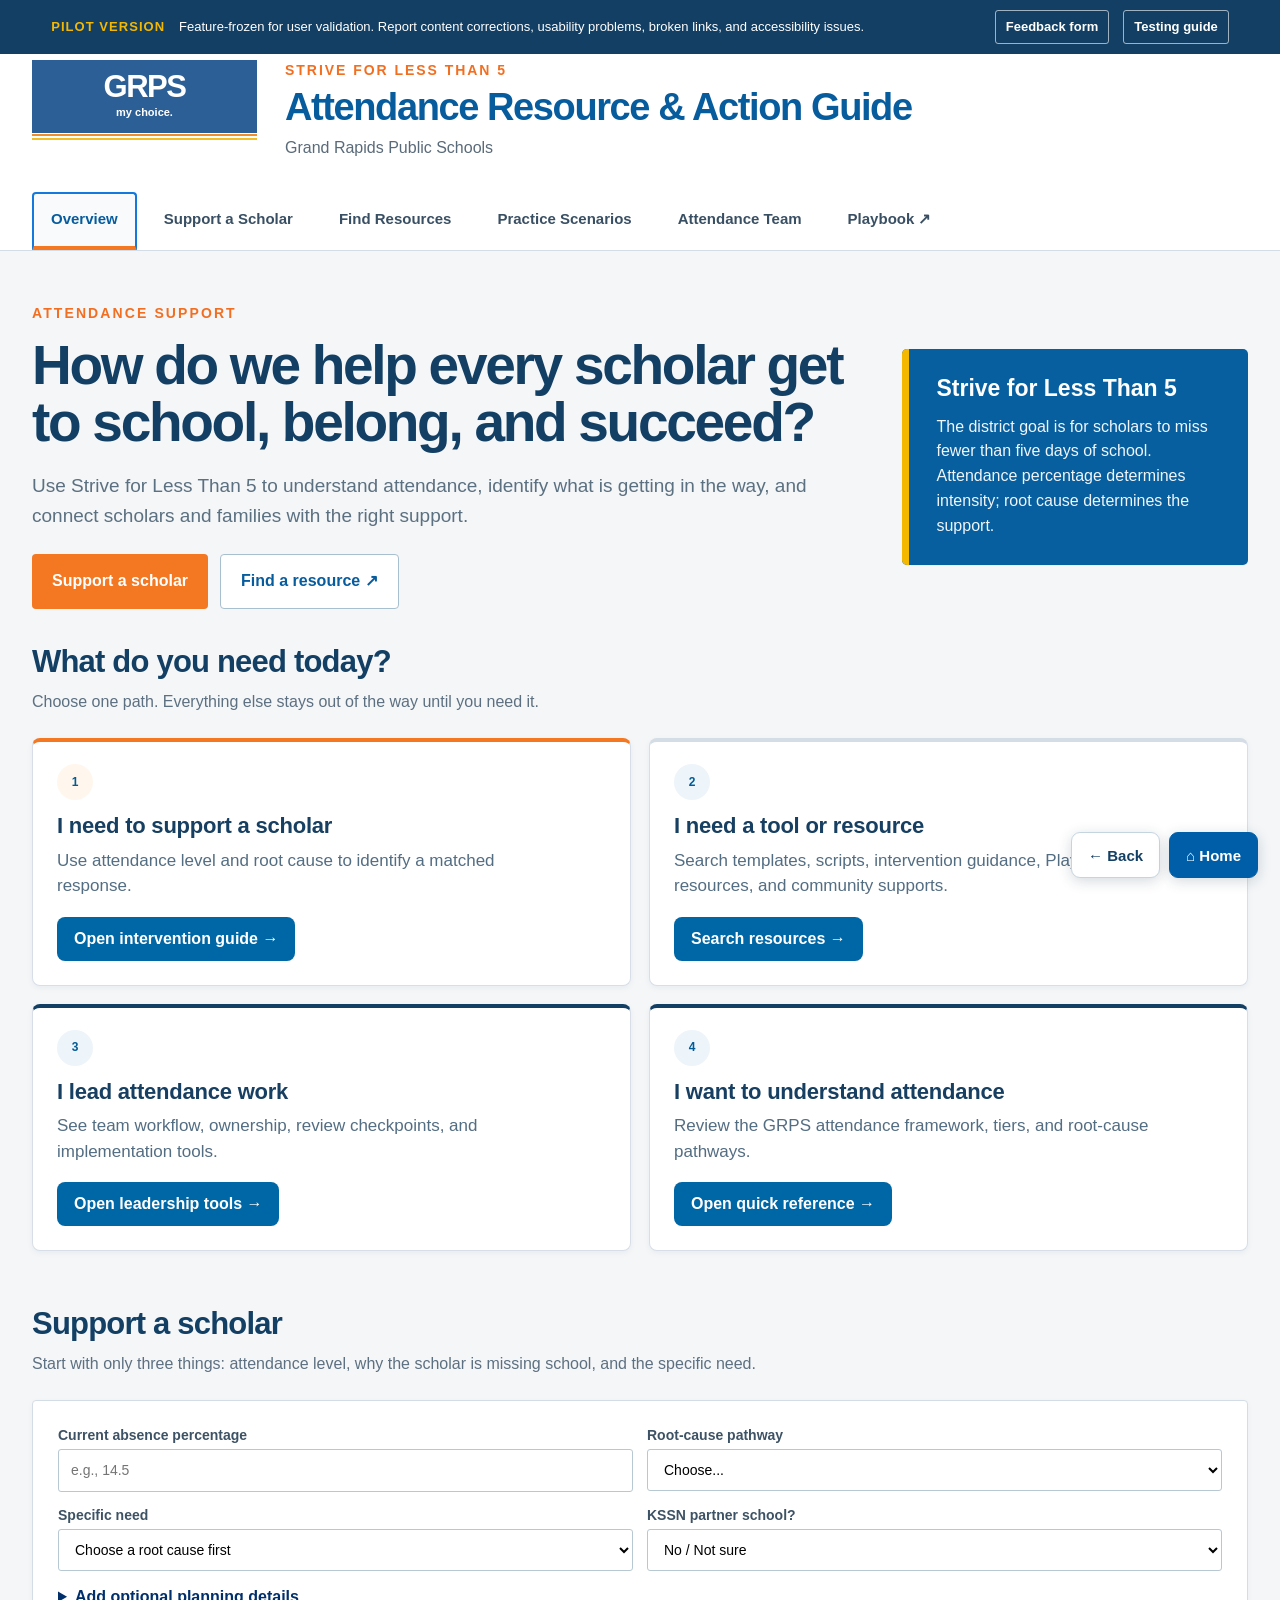
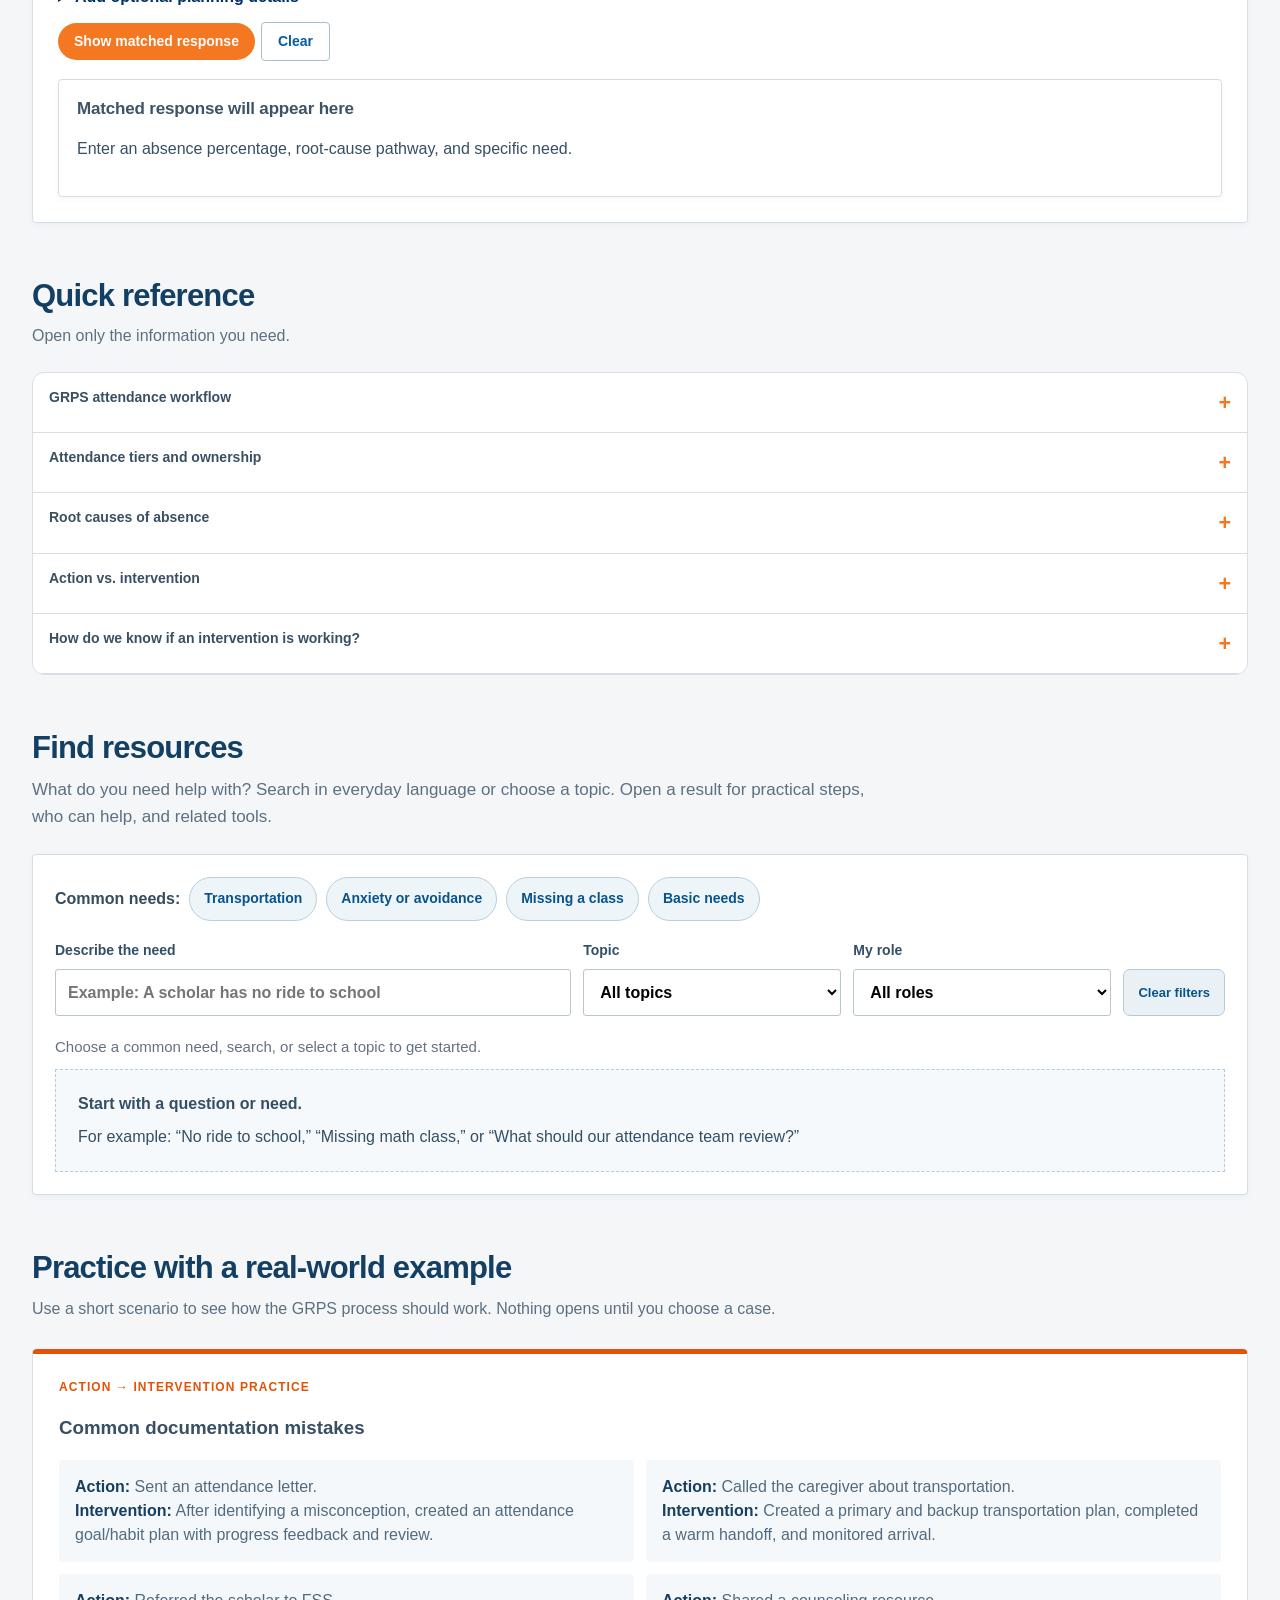
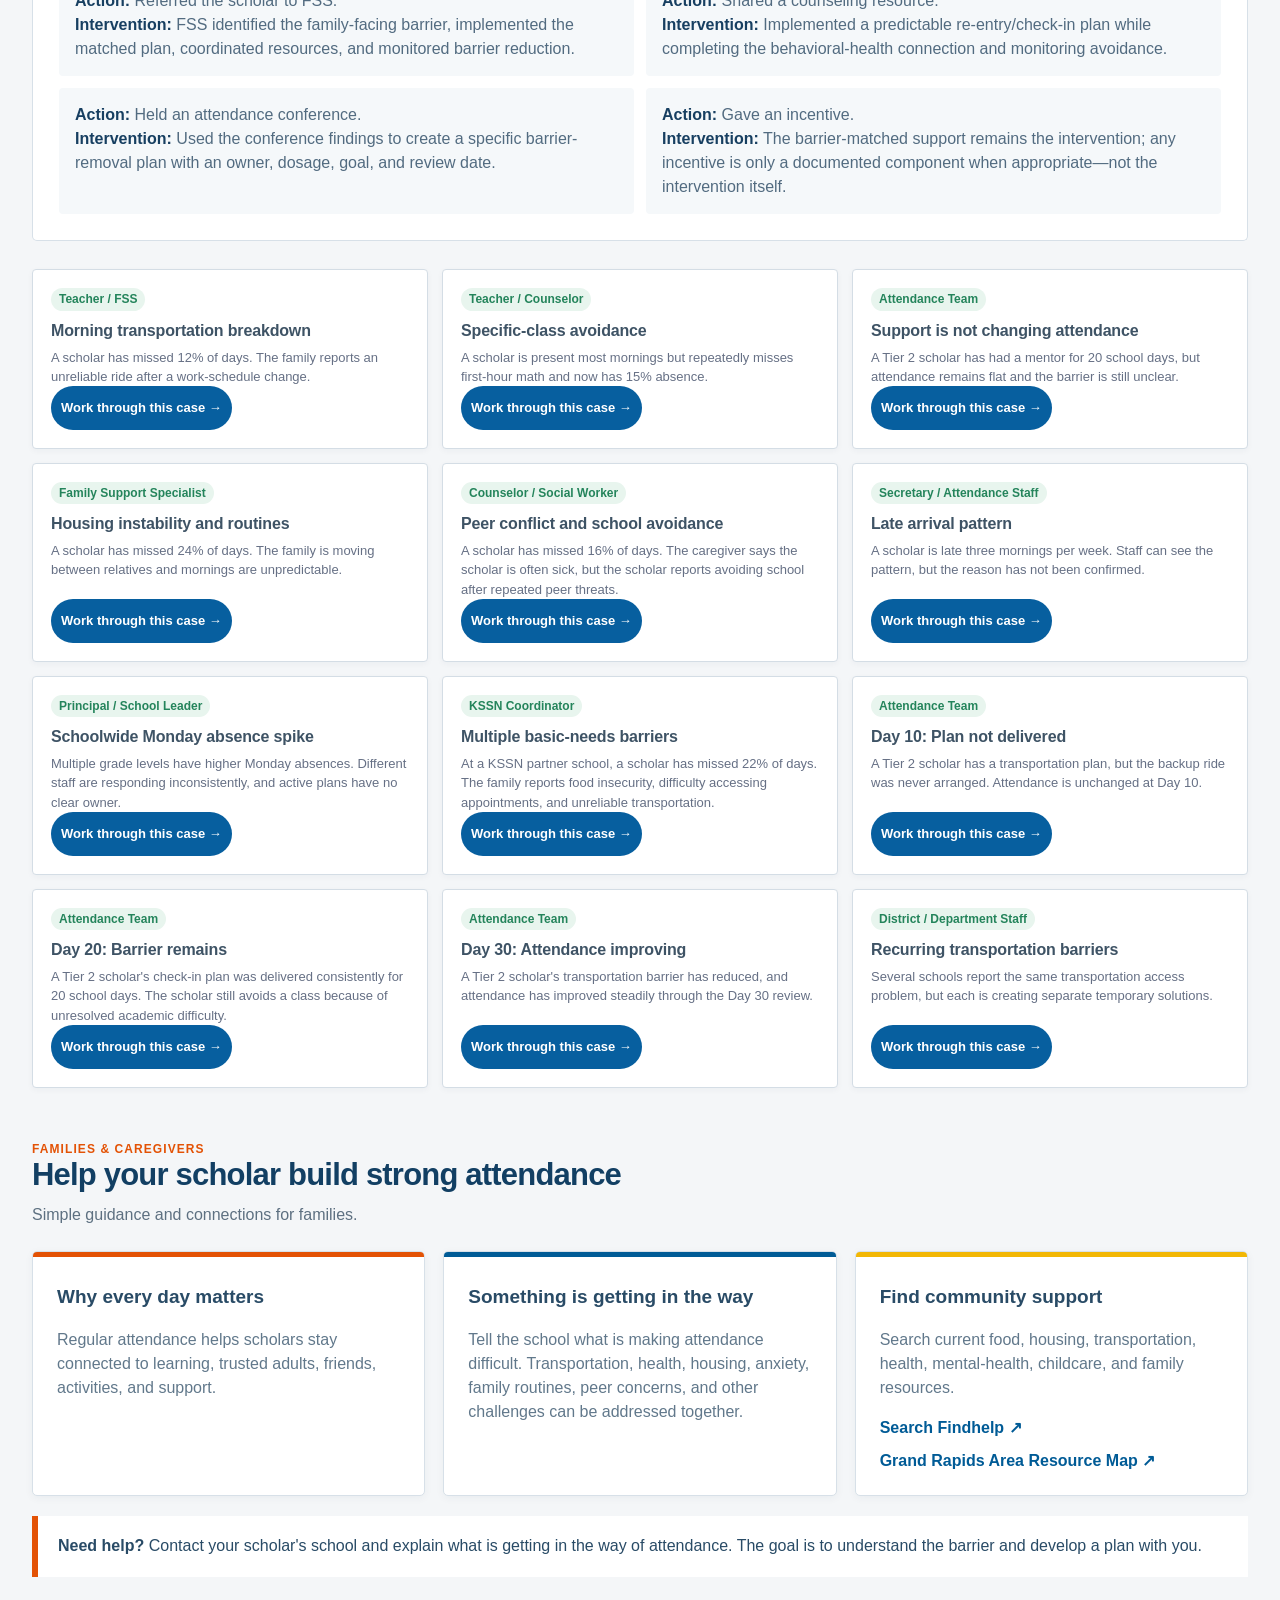
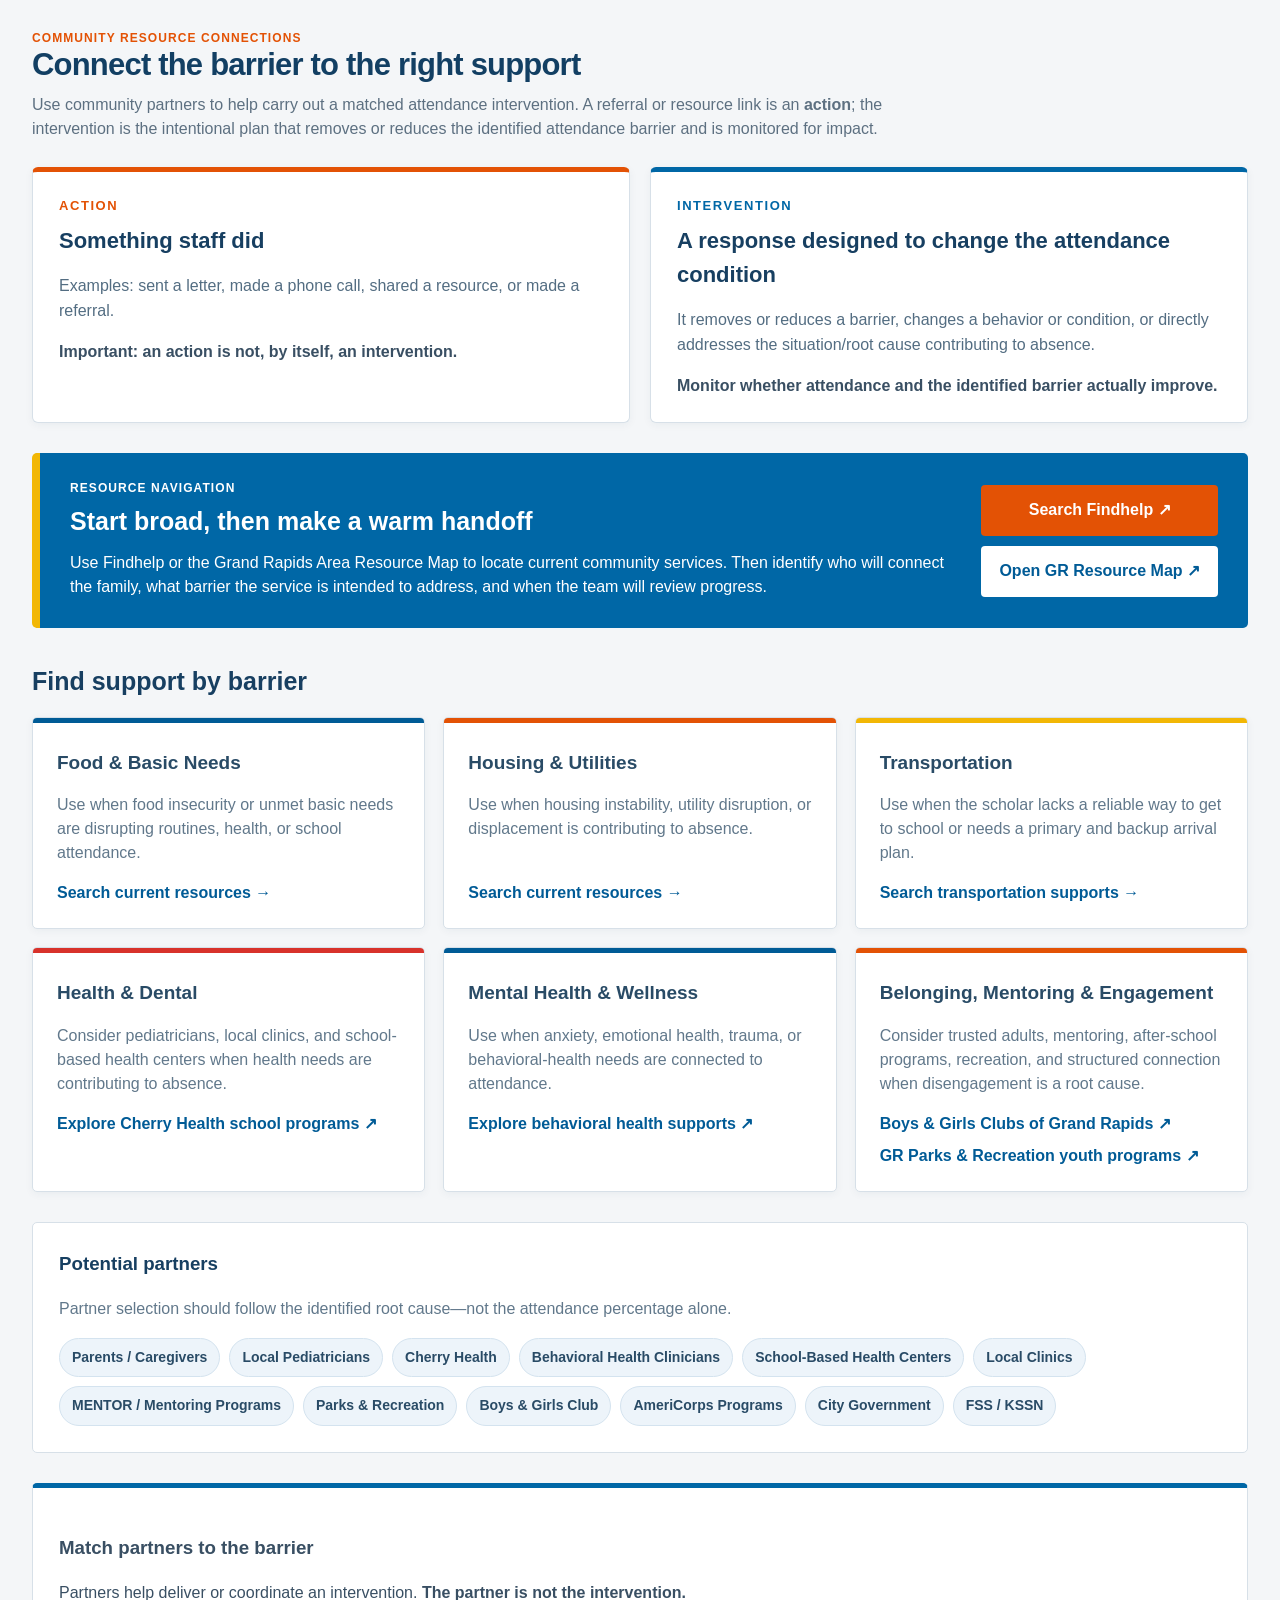
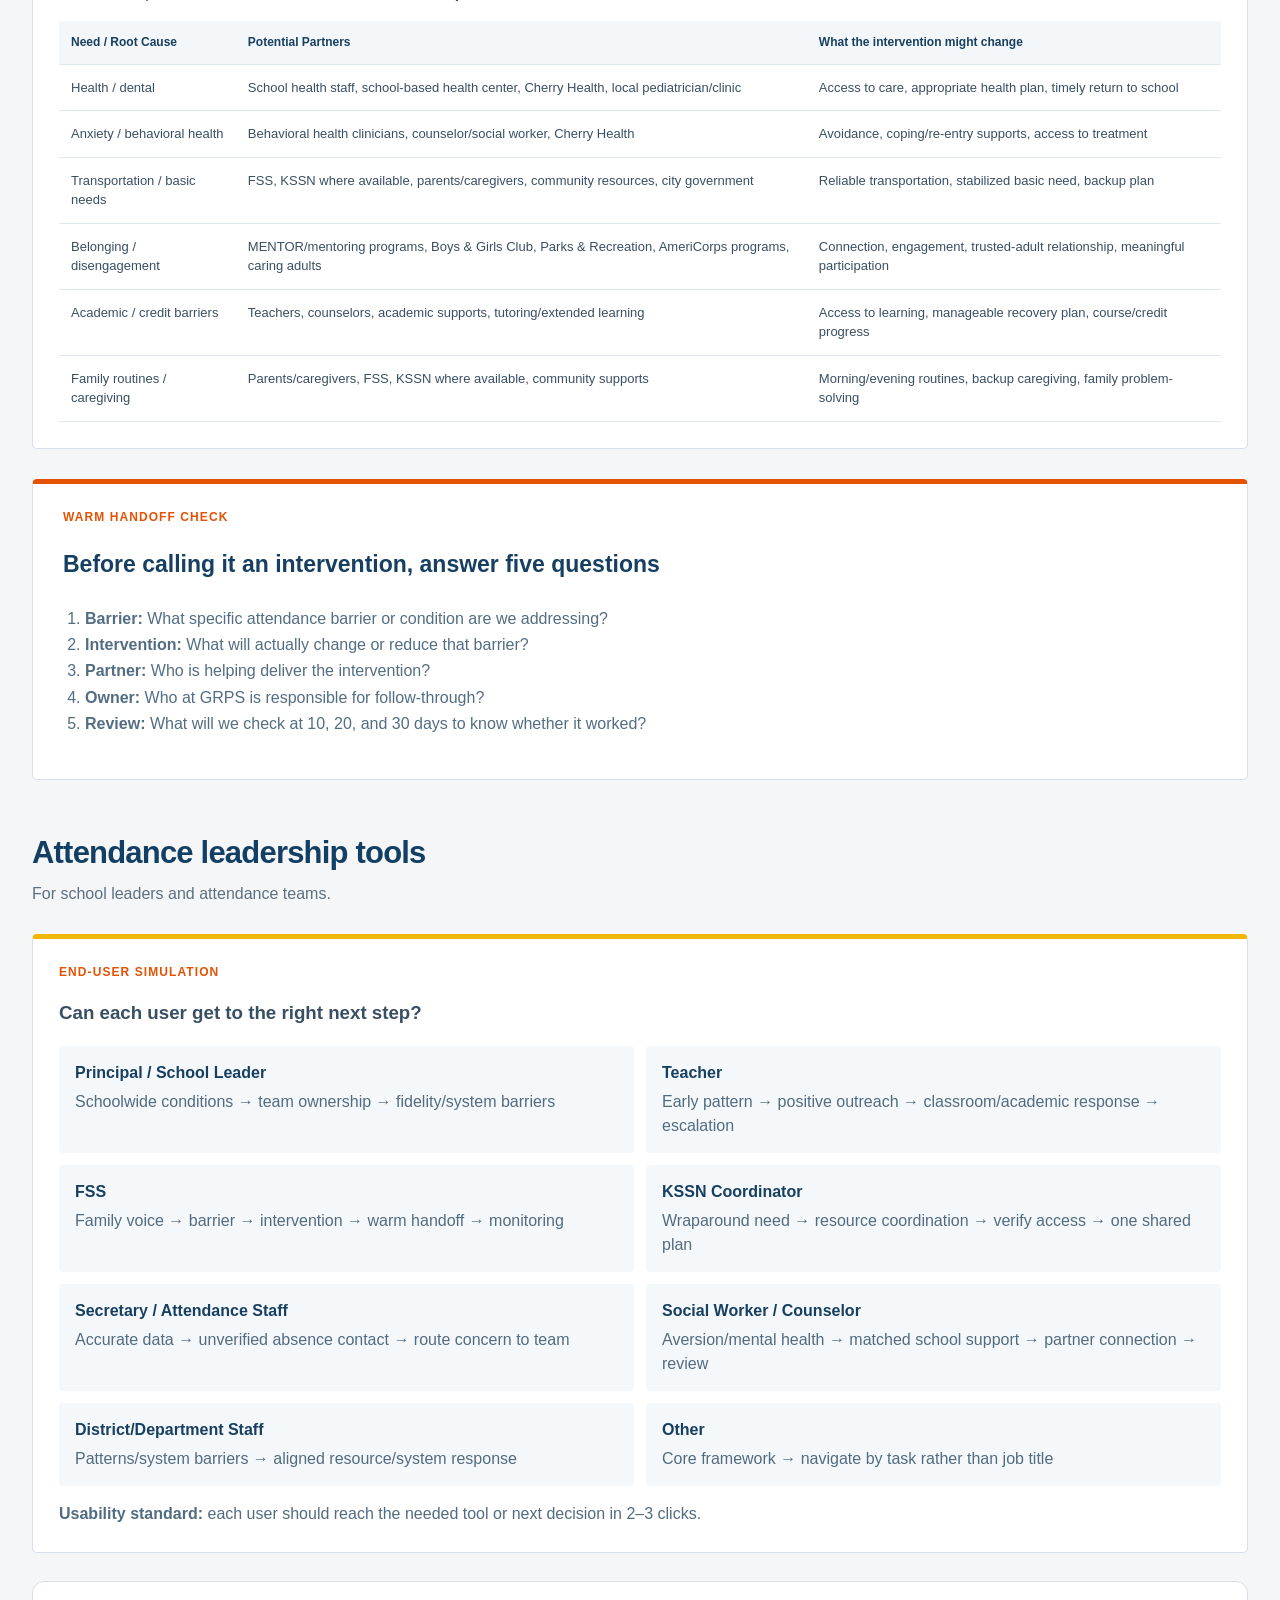
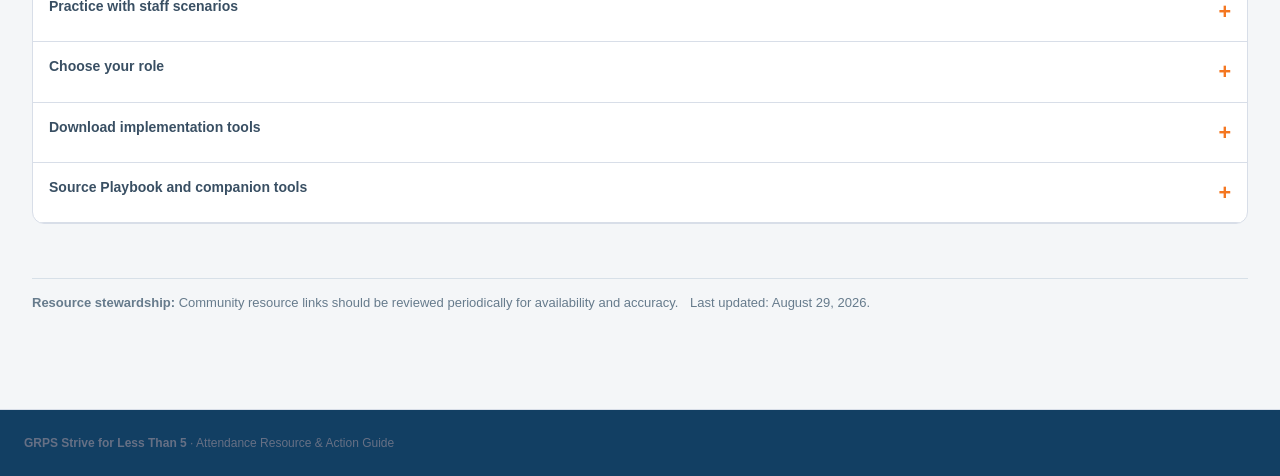
==== commit e5a1a09d: "Expand interactive practice to 12 role-based and 10/20/30 scenarios" ====
--- a/index.html
+++ b/index.html
@@ -1,4 +1,4 @@
-<!doctype html><!-- BUILD: persistent-home-back-v14; decision-engine unchanged -->
+<!doctype html><!-- BUILD: expanded-role-scenarios-v16; decision-engine unchanged -->
 <html lang="en"><head><meta charset="utf-8"><meta name="viewport" content="width=device-width, initial-scale=1"><title>Strive for Less Than 5 | GRPS</title><style>
 :root{--blue:#005596;--orange:#f47b20;--orange-soft:#fff2e8;--yellow:#eeb211;--ink:#20313b;--muted:#66757d;--line:#dde5ea;--soft:#f6f8fa;--white:#fff;--shadow:0 10px 26px rgba(0,0,0,.07);--font:Arial,"Helvetica Neue",Helvetica,sans-serif;--display:"Helvetica Neue",Arial,sans-serif}
 *{box-sizing:border-box}html{scroll-behavior:smooth}body{margin:0;font-family:var(--font);font-size:16px;color:var(--ink);background:#fff;line-height:1.55;-webkit-font-smoothing:antialiased}a{color:var(--blue)}button,input,select,textarea{font:inherit}.skip{position:absolute;left:-9999px}.skip:focus{left:12px;top:12px;background:#fff;padding:10px;z-index:999}
@@ -305,6 +305,15 @@
 <article class="scenario-card"><span class="tag">Teacher / FSS</span><h3>Morning transportation breakdown</h3><p>A scholar has missed 12% of days. The family reports an unreliable ride after a work-schedule change.</p><button data-scenario="transport">Work through this case →</button></article>
 <article class="scenario-card"><span class="tag">Teacher / Counselor</span><h3>Specific-class avoidance</h3><p>A scholar is present most mornings but repeatedly misses first-hour math and now has 15% absence.</p><button data-scenario="academic">Work through this case →</button></article>
 <article class="scenario-card"><span class="tag">Attendance Team</span><h3>Support is not changing attendance</h3><p>A Tier 2 scholar has had a mentor for 20 school days, but attendance remains flat and the barrier is still unclear.</p><button data-scenario="nonresponse">Work through this case →</button></article>
+<article class="scenario-card" data-scenario-role="Family Support Specialist"><span class="tag">Family Support Specialist</span><h3>Housing instability and routines</h3><p>A scholar has missed 24% of days. The family is moving between relatives and mornings are unpredictable.</p><button data-scenario="housing">Work through this case →</button></article>
+<article class="scenario-card" data-scenario-role="Counselor / Social Worker"><span class="tag">Counselor / Social Worker</span><h3>Peer conflict and school avoidance</h3><p>A scholar has missed 16% of days. The caregiver says the scholar is often sick, but the scholar reports avoiding school after repeated peer threats.</p><button data-scenario="safety">Work through this case →</button></article>
+<article class="scenario-card" data-scenario-role="Secretary / Attendance Staff"><span class="tag">Secretary / Attendance Staff</span><h3>Late arrival pattern</h3><p>A scholar is late three mornings per week. Staff can see the pattern, but the reason has not been confirmed.</p><button data-scenario="tardy">Work through this case →</button></article>
+<article class="scenario-card" data-scenario-role="Principal / School Leader"><span class="tag">Principal / School Leader</span><h3>Schoolwide Monday absence spike</h3><p>Multiple grade levels have higher Monday absences. Different staff are responding inconsistently, and active plans have no clear owner.</p><button data-scenario="systems">Work through this case →</button></article>
+<article class="scenario-card" data-scenario-role="KSSN Coordinator"><span class="tag">KSSN Coordinator</span><h3>Multiple basic-needs barriers</h3><p>At a KSSN partner school, a scholar has missed 22% of days. The family reports food insecurity, difficulty accessing appointments, and unreliable transportation.</p><button data-scenario="kssn">Work through this case →</button></article>
+<article class="scenario-card" data-scenario-role="Attendance Team"><span class="tag">Attendance Team</span><h3>Day 10: Plan not delivered</h3><p>A Tier 2 scholar has a transportation plan, but the backup ride was never arranged. Attendance is unchanged at Day 10.</p><button data-scenario="day10">Work through this case →</button></article>
+<article class="scenario-card" data-scenario-role="Attendance Team"><span class="tag">Attendance Team</span><h3>Day 20: Barrier remains</h3><p>A Tier 2 scholar's check-in plan was delivered consistently for 20 school days. The scholar still avoids a class because of unresolved academic difficulty.</p><button data-scenario="day20">Work through this case →</button></article>
+<article class="scenario-card" data-scenario-role="Attendance Team"><span class="tag">Attendance Team</span><h3>Day 30: Attendance improving</h3><p>A Tier 2 scholar's transportation barrier has reduced, and attendance has improved steadily through the Day 30 review.</p><button data-scenario="day30">Work through this case →</button></article>
+<article class="scenario-card" data-scenario-role="District / Department Staff"><span class="tag">District / Department Staff</span><h3>Recurring transportation barriers</h3><p>Several schools report the same transportation access problem, but each is creating separate temporary solutions.</p><button data-scenario="district">Work through this case →</button></article>
 </div><div id="scenarioResult"></div></section>
 
 <section class="section" id="families"><div class="eyebrow">FAMILIES & CAREGIVERS</div><h2>Help your scholar build strong attendance</h2><p class="lead">Simple guidance and connections for families.</p><div class="family-grid"><article class="community-card"><div class="topline orange"></div><h3>Why every day matters</h3><p>Regular attendance helps scholars stay connected to learning, trusted adults, friends, activities, and support.</p></article><article class="community-card"><div class="topline blue"></div><h3>Something is getting in the way</h3><p>Tell the school what is making attendance difficult. Transportation, health, housing, anxiety, family routines, peer concerns, and other challenges can be addressed together.</p></article><article class="community-card"><div class="topline yellow"></div><h3>Find community support</h3><p>Search current food, housing, transportation, health, mental-health, childcare, and family resources.</p><div class="link-stack"><a href="https://www.findhelp.org/" target="_blank" rel="noopener">Search Findhelp ↗</a><a href="https://www.google.com/maps/d/u/0/viewer?hl=en&mid=1_QxiKRVJOvXj9kWZwxhQnMkDpKtVS5M&ll=42.949338122271186%2C-85.62441883329723&z=15" target="_blank" rel="noopener">Grand Rapids Area Resource Map ↗</a></div></article></div><div class="family-note"><strong>Need help?</strong> Contact your scholar's school and explain what is getting in the way of attendance. The goal is to understand the barrier and develop a plan with you.</div></section>
@@ -467,7 +476,49 @@
  academic:{title:'Specific-class avoidance',tier:'Tier 2 — 15% absent',root:'Aversion → Academic / class avoidance',decision:'The pattern is class-specific, so the team should investigate academic difficulty, instructional mismatch, or a relationship/climate issue before choosing support.',steps:['Review period attendance, course performance, task difficulty, and scholar voice.','Match academic intervention, tutoring/course problem-solving, and a re-entry/check-in support if indicated.','Coordinate the instructional support with the attendance plan and monitor both class participation and attendance.'],avoid:'Do not assume “motivation” is the problem before examining the specific class pattern and academic demands.',matcher:{pct:15,root:'Aversion',need:'Academic / class avoidance'}},
  nonresponse:{title:'Support is not changing attendance',tier:'Tier 2 — active plan at Day 20',root:'Root cause remains unclear',decision:'Before adding more services, determine whether the mentor was implemented with fidelity and whether connection was actually the right hypothesis.',steps:['Check mentor/CICO dosage, completion, relationship quality, and attendance since the plan began.','Gather scholar, family, and teacher voice and review the functional assessment pathway.','Revise to one coherent primary intervention that addresses the best-supported function/barrier; intensify if severity warrants.'],avoid:'Do not stack additional interventions onto a plan without understanding why the current support is not working.',matcher:null}
 };
-function renderScenario(key){const x=scenarios[key]; const m=x.matcher?`<button class="btn orange" data-loadscenario="${key}">Load this case into the intervention guide</button>`:''; document.getElementById('scenarioResult').innerHTML=`<div class="scenario-result"><span class="tag">${x.tier}</span><h3>${x.title}</h3><p><b>Root-cause hypothesis:</b> ${x.root}</p><div class="callout"><b>Decision:</b> ${x.decision}</div><h4>Recommended process</h4>${x.steps.map((v,i)=>`<div class="next-step"><div class="stepnum">${i+1}</div><div>${v}</div></div>`).join('')}<div class="callout orange"><b>Avoid:</b> ${x.avoid}</div>${m}</div>`; document.querySelectorAll('[data-loadscenario]').forEach(b=>b.onclick=()=>loadScenario(b.dataset.loadscenario));}
+const scenarioPractice={
+ transport:{prompt:'What should the team do first?',choices:['Send an attendance warning letter and review again next month.','Ask the family where the ride breaks down and develop a reliable primary and backup transportation plan.','Assign a mentor without addressing the transportation problem.'],correct:1,why:'The reported transportation barrier needs a practical access plan. A letter or mentor alone does not resolve it.',check:'At Day 10, what evidence would show the ride plan was actually used and arrival improved?'},
+ academic:{prompt:'What is the strongest next step?',choices:['Assume low motivation and offer an attendance incentive.','Refer the scholar to FSS without examining the class pattern.','Ask the scholar about math, review class-specific attendance and academic data, then plan targeted academic and re-entry support.'],correct:2,why:'A class-specific pattern points to an inquiry about the class experience; do not assign a root cause without scholar voice.',check:'What would you monitor besides overall attendance to see whether the math-class barrier is reducing?'},
+ nonresponse:{prompt:'The mentor has met with the scholar for 20 days, but attendance is unchanged. What should the team do?',choices:['Review whether mentoring happened as planned, revisit the root-cause hypothesis with the scholar and family, and adjust the intervention accordingly.','Add two more interventions immediately.','Continue unchanged for another month because the mentor attended meetings.'],correct:0,why:'Fidelity matters, but consistent delivery does not prove the intervention fits the actual attendance barrier.',check:'If fidelity is strong but the barrier has not changed, what specific decision should the team document?'}
+};
+
+scenarios["housing"]={"title":"Housing instability and routines","tier":"Tier 3 — 24% absent","root":"Barrier → Housing and family routines","decision":"FSS and Attendance Team co-own a practical housing/routine response; KSSN coordinates when available.","steps":["Ask the family which moves and routines are disrupting attendance and identify immediate supports.","Coordinate housing-stability and morning backup plans with an owner and warm handoff.","Review actual access, implementation and attendance at 10/20/30 school days."],"avoid":"Do not label the referral itself an intervention.","matcher":null};
+scenarios["safety"]={"title":"Peer conflict and school avoidance","tier":"Tier 2 — 16% absent","root":"Aversion → Safety / peer conflict","decision":"Prioritize the scholar-reported safety concern and coordinate a safe return.","steps":"Clarify the reported safety concern and act promptly under school safety procedures.","avoid":"Develop an individualized safety and re-entry plan with trusted-adult support.","matcher":null};
+scenarios["tardy"]={"title":"Late arrival pattern","tier":"Pattern identified — root cause unknown","root":"Investigate → Arrival pattern","decision":"Verify accurate records and connect the concern to a caring inquiry before choosing a plan.","steps":["Check attendance entry accuracy and describe the timing pattern.","Route a respectful inquiry to the appropriate staff member and gather scholar/family perspective.","If a barrier is confirmed, match a response and monitor on-time arrival."],"avoid":"Do not assign a transportation root cause from a tardiness pattern alone.","matcher":null};
+scenarios["systems"]={"title":"Schoolwide Monday absence spike","tier":"Schoolwide pattern — tier varies by scholar","root":"System inquiry → Multiple possible root causes","decision":"The leader should align attendance team routines, identify system patterns, and remove school-controlled barriers.","steps":["Review school and subgroup patterns without assuming a single cause.","Clarify team ownership, consistent inquiry, and intervention tracking.","Address any confirmed school-level barriers and review results."],"avoid":"Do not launch the same intervention for every scholar because of one shared pattern.","matcher":null};
+scenarios["kssn"]={"title":"Multiple basic-needs barriers","tier":"Tier 3 — 22% absent","root":"Barrier → Multiple access needs","decision":"FSS and Attendance Team co-own the attendance plan; KSSN coordinates relevant community supports.","steps":["Agree with the family on the most urgent attendance-disrupting barrier.","Create one coordinated plan with assigned responsibilities and verified warm handoffs.","Monitor whether barriers reduce and attendance improves at 10/20/30 days."],"avoid":"Do not count three referrals as three successful interventions.","matcher":null};
+scenarios["day10"]={"title":"Day 10: Plan not delivered","tier":"Tier 2 — Day 10 review","root":"Barrier → Transportation; low fidelity","decision":"Repair implementation before concluding the intervention itself failed.","steps":["Confirm why the backup ride was not arranged and assign a specific owner.","Complete the transportation support and verify the plan can be used.","Review fidelity, arrival and attendance at the next checkpoint."],"avoid":"Do not replace a potentially appropriate intervention that was never delivered.","matcher":null};
+scenarios["day20"]={"title":"Day 20: Barrier remains","tier":"Tier 2 — Day 20 review","root":"Aversion → Academic / class avoidance","decision":"Good fidelity plus an unchanged barrier calls for adjusting the intervention.","steps":["Confirm that check-ins occurred and review scholar voice and class data.","Add or replace the ineffective element with targeted academic support and re-entry planning.","Document the changed strategy and monitor class participation and attendance."],"avoid":"Do not equate completed check-ins with improved attendance.","matcher":null};
+scenarios["day30"]={"title":"Day 30: Attendance improving","tier":"Tier 2 — Day 30 review","root":"Barrier → Transportation; improving","decision":"Continue what works and consider fading support only when improvement is sustained.","steps":["Confirm reliable arrivals and that the backup plan is still available.","Recognize improvement and agree on criteria for reducing support.","Keep monitoring for renewed barriers or attendance decline."],"avoid":"Do not end a useful plan solely because one checkpoint improved.","matcher":null};
+scenarios["district"]={"title":"Recurring transportation barriers","tier":"Cross-school pattern — intensity varies","root":"System barrier → Transportation","decision":"District staff should investigate shared conditions and coordinate a sustainable system response.","steps":["Compare school-level patterns and confirm the recurring access failure.","Coordinate transportation, attendance leaders, and family perspectives to address the shared barrier.","Track system changes and attendance outcomes while schools maintain individual plans."],"avoid":"Do not substitute a district memo for a solution to the access problem.","matcher":null};
+
+scenarioPractice["housing"]={"prompt":"What is the best next decision?","choices":["Send the family a generic resource list.","Wait for stable housing before setting an attendance plan.","Co-develop a workable morning and housing-support plan with FSS/Attendance Team."],"correct":2,"why":"The response must reduce the documented housing/routine barrier and verify that support was received.","check":"What evidence would show the family can carry out the morning plan?"};
+scenarioPractice["safety"]={"prompt":"What is the best next decision?","choices":"Monitor perceived safety, plan implementation and attendance.","correct":"Do not assume the caregiver's illness explanation resolves the scholar's safety concern.","why":["Create a safety and re-entry response while assessing the reported threats.","Send only an illness guidance flyer.","Offer a perfect-attendance prize."],"check":0};
+scenarioPractice["tardy"]={"prompt":"What is the best next decision?","choices":["Assume the family is unmotivated.","Check the pattern and ask what happens before arrival.","Immediately escalate to a punitive response."],"correct":1,"why":"A pattern identifies where to investigate, not why it occurs.","check":"What question would you ask without making assumptions?"};
+scenarioPractice["systems"]={"prompt":"What is the best next decision?","choices":["Require every scholar to receive the same letter.","Assign each case to whichever staff member is free.","Use the Attendance Team to investigate patterns and align ownership and review."],"correct":2,"why":"Schoolwide patterns require coordinated inquiry and system-level improvement, not a universal guessed root cause.","check":"Which data and staff/family perspectives should the team triangulate?"};
+scenarioPractice["kssn"]={"prompt":"What is the best next decision?","choices":["Send three links and close the case.","Let each partner create a separate plan.","Coordinate one barrier-matched plan with FSS, Attendance Team, family, and KSSN."],"correct":2,"why":"Coordination should reduce actual barriers, not just increase referrals.","check":"How will you verify each connection resulted in usable support?"};
+scenarioPractice["day10"]={"prompt":"What is the best next decision?","choices":["Fix the missed implementation step and confirm the ride works.","Declare transportation support ineffective.","Add a mentor instead of fixing the ride."],"correct":0,"why":"Low fidelity calls for fixing implementation first.","check":"What proof will the team collect that the backup ride is now in place?"};
+scenarioPractice["day20"]={"prompt":"What is the best next decision?","choices":["Continue unchanged because the check-ins happened.","Adjust the response to address academic difficulty and monitor outcomes.","Stop all support immediately."],"correct":1,"why":"An intervention can be delivered well but still miss the root cause.","check":"Which measure would distinguish improved class access from mere check-in completion?"};
+scenarioPractice["day30"]={"prompt":"What is the best next decision?","choices":["Stop monitoring immediately.","Intensify to Tier 3 despite sustained improvement.","Continue and consider a gradual fade with a monitoring plan."],"correct":2,"why":"Sustained improvement supports a planned continuation or fade, not abrupt withdrawal.","check":"What evidence and time frame would justify reducing support?"};
+scenarioPractice["district"]={"prompt":"What is the best next decision?","choices":["Send every school the same reminder letter.","Build a coordinated response to the confirmed cross-school transportation barrier.","Ask schools to solve the recurring system issue independently."],"correct":1,"why":"A shared structural barrier warrants coordinated system-level action.","check":"How would you distinguish improved transportation access from improved attendance alone?"};
+function renderScenario(key){
+ const x=scenarios[key],p=scenarioPractice[key],target=document.getElementById('scenarioResult');if(!x||!p)return;
+ target.innerHTML=`<div class="scenario-result scenario-workshop" tabindex="-1"><span class="tag">${x.tier}</span><h3>${x.title}</h3><p class="practice-direction">Work through the decision before viewing the suggested response.</p><fieldset class="scenario-question"><legend>1. ${p.prompt}</legend>${p.choices.map((choice,i)=>`<label class="scenario-option"><input type="radio" name="scenario-choice-${key}" value="${i}"><span>${choice}</span></label>`).join('')}</fieldset><button type="button" class="btn orange" id="checkScenario" disabled>Check my decision</button><div id="scenarioFeedback" aria-live="polite"></div><div id="scenarioFollowup" hidden><label class="scenario-reflect" for="scenarioReflection">2. ${p.check}</label><textarea id="scenarioReflection" rows="3" placeholder="Write what you would look for or do next."></textarea><button type="button" class="btn secondary" id="showScenarioGuidance">Compare with suggested guidance</button><div id="scenarioGuidance" hidden></div></div></div>`;
+ target.querySelectorAll('input[type="radio"]').forEach(r=>r.addEventListener('change',()=>{document.getElementById('checkScenario').disabled=false}));
+ document.getElementById('checkScenario').onclick=()=>{
+ const selected=Number(target.querySelector('input[type="radio"]:checked')?.value),correct=selected===p.correct;
+ document.getElementById('scenarioFeedback').innerHTML=`<div class="scenario-feedback"><strong>${correct?'Appropriate next step.':'Reconsider the response.'}</strong><p>${p.why}</p></div>`;
+ document.getElementById('scenarioFollowup').hidden=false;
+ document.getElementById('checkScenario').disabled=true;
+ };
+ document.getElementById('showScenarioGuidance').onclick=()=>{
+ const m=x.matcher?`<button class="btn orange" data-loadscenario="${key}">Load this case into the intervention guide</button>`:'';
+ document.getElementById('scenarioGuidance').hidden=false;
+ document.getElementById('scenarioGuidance').innerHTML=`<div class="scenario-guidance"><h4>Suggested team response</h4><p><b>Root-cause hypothesis:</b> ${x.root}</p><p>${x.decision}</p><h4>Implementation and review</h4>${x.steps.map((v,i)=>`<div class="next-step"><div class="stepnum">${i+1}</div><div>${v}</div></div>`).join('')}<div class="callout orange"><b>Avoid:</b> ${x.avoid}</div>${m}</div>`;
+ document.querySelectorAll('[data-loadscenario]').forEach(b=>b.onclick=()=>loadScenario(b.dataset.loadscenario));
+ };
+ target.scrollIntoView({behavior:'smooth',block:'start'});target.focus({preventScroll:true});
+}
 function loadScenario(key){const x=scenarios[key]; if(!x.matcher)return; document.getElementById('absencePct').value=x.matcher.pct; rootCause.value=x.matcher.root; rootCause.dispatchEvent(new Event('change')); need.value=x.matcher.need; document.getElementById('matcher').scrollIntoView();}
 document.querySelectorAll('[data-scenario]').forEach(b=>b.onclick=()=>renderScenario(b.dataset.scenario));
 
@@ -1009,4 +1060,12 @@
  document.getElementById('floatingHome').addEventListener('click',()=>{remember('start');go('start')});
  document.getElementById('floatingBack').addEventListener('click',()=>{if(visited.length>1){visited.pop();const prior=visited[visited.length-1];go(prior)}else if(current()!=='start')go('start');else window.scrollTo({top:0,behavior:'smooth'})});
 })();
-</script></body></html>+</script><style id="interactive-scenario-practice-v15">
+.scenario-workshop{scroll-margin-top:28px}.scenario-workshop .practice-direction{font-size:16px;color:#4c6578}.scenario-question{border:0;padding:0;margin:22px 0 16px;min-width:0}.scenario-question legend{font-size:20px;font-weight:800;color:#123f63;margin-bottom:14px}.scenario-option{display:flex;align-items:flex-start;gap:13px;border:1px solid #cbd8e2;background:white;border-radius:7px;padding:15px 17px;margin:10px 0;cursor:pointer;font-size:16px;line-height:1.5;color:#344f63}.scenario-option:has(input:checked){border:2px solid #005ea8;background:#eef6fc}.scenario-option input{width:19px;height:19px;flex-shrink:0;margin-top:3px;accent-color:#005ea8}.scenario-workshop button:disabled{opacity:.48;cursor:not-allowed}.scenario-feedback{background:#eef5fa;border-left:4px solid #005ea8;padding:15px 19px;margin:18px 0}.scenario-feedback p{margin:7px 0 0}.scenario-reflect{display:block;font-size:19px;font-weight:800;color:#123f63;margin:24px 0 12px}.scenario-workshop textarea{width:100%;min-height:110px;border:1px solid #b8cbd9;border-radius:6px;padding:13px;font:16px Arial,Helvetica,sans-serif;display:block;margin-bottom:14px}.scenario-guidance{margin-top:18px;border-top:1px solid #d4dde5;padding-top:20px}.scenario-guidance h4{color:#123f63;font-size:19px}
+</style><style id="scenario-library-v16">
+#practice .scenario-strip{display:grid;grid-template-columns:repeat(3,minmax(0,1fr));gap:14px}
+#practice .scenario-card{display:flex;flex-direction:column;align-items:flex-start;min-width:0}
+#practice .scenario-card button{margin-top:auto;min-height:44px}
+@media(max-width:1000px){#practice .scenario-strip{grid-template-columns:repeat(2,minmax(0,1fr))}}
+@media(max-width:650px){#practice .scenario-strip{grid-template-columns:1fr}}
+</style></body></html>
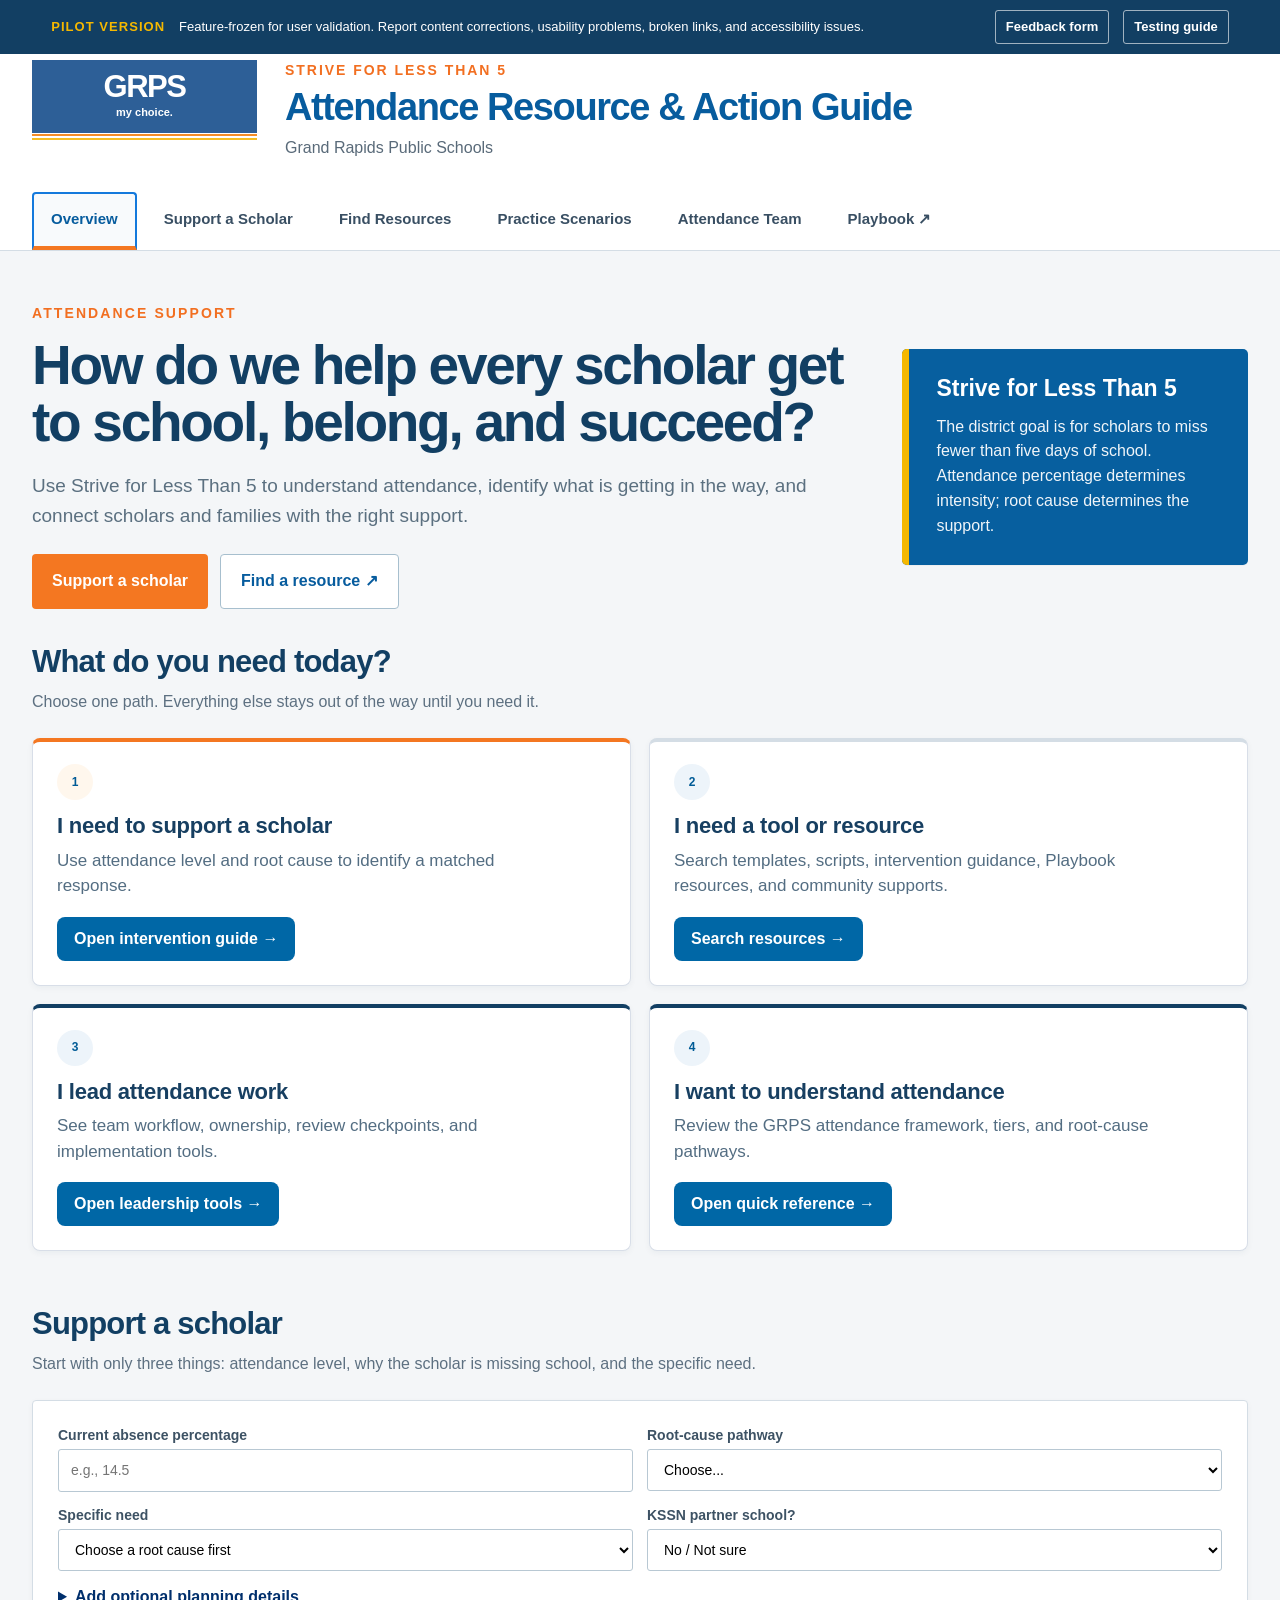
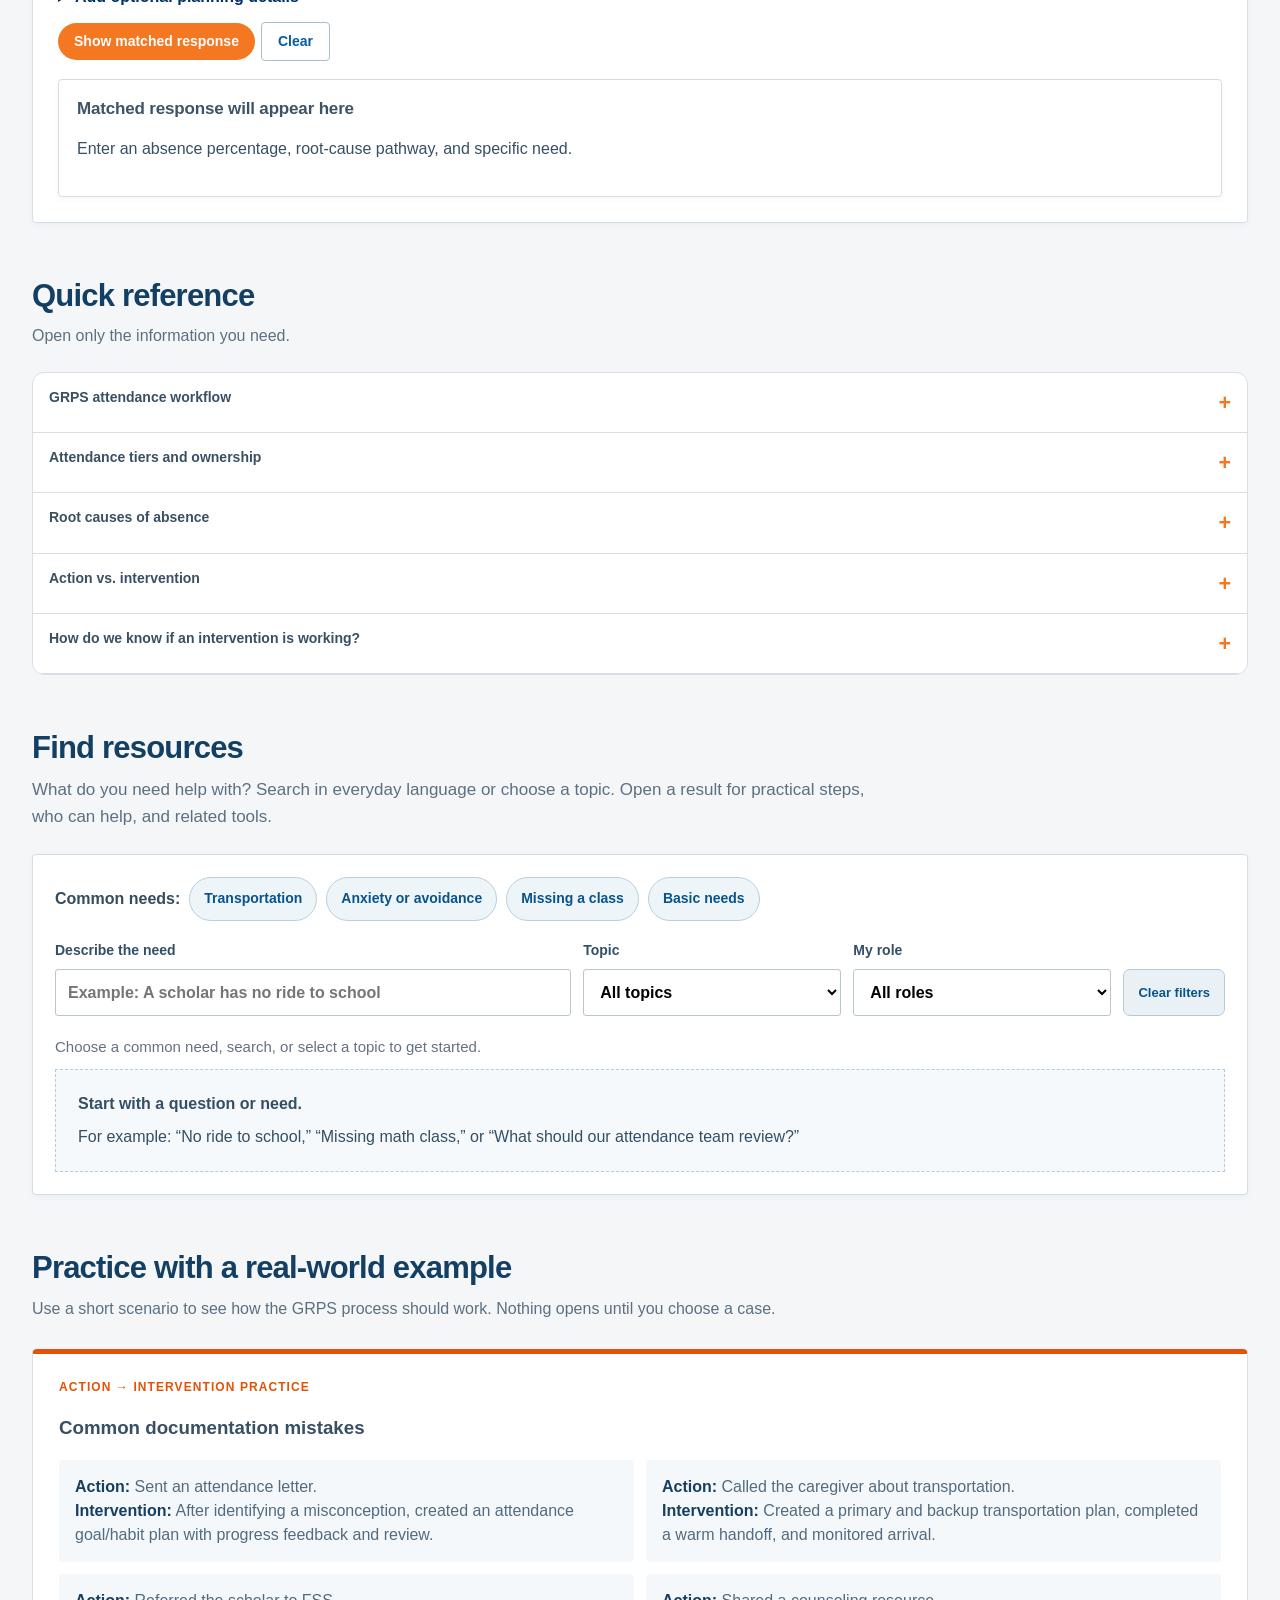
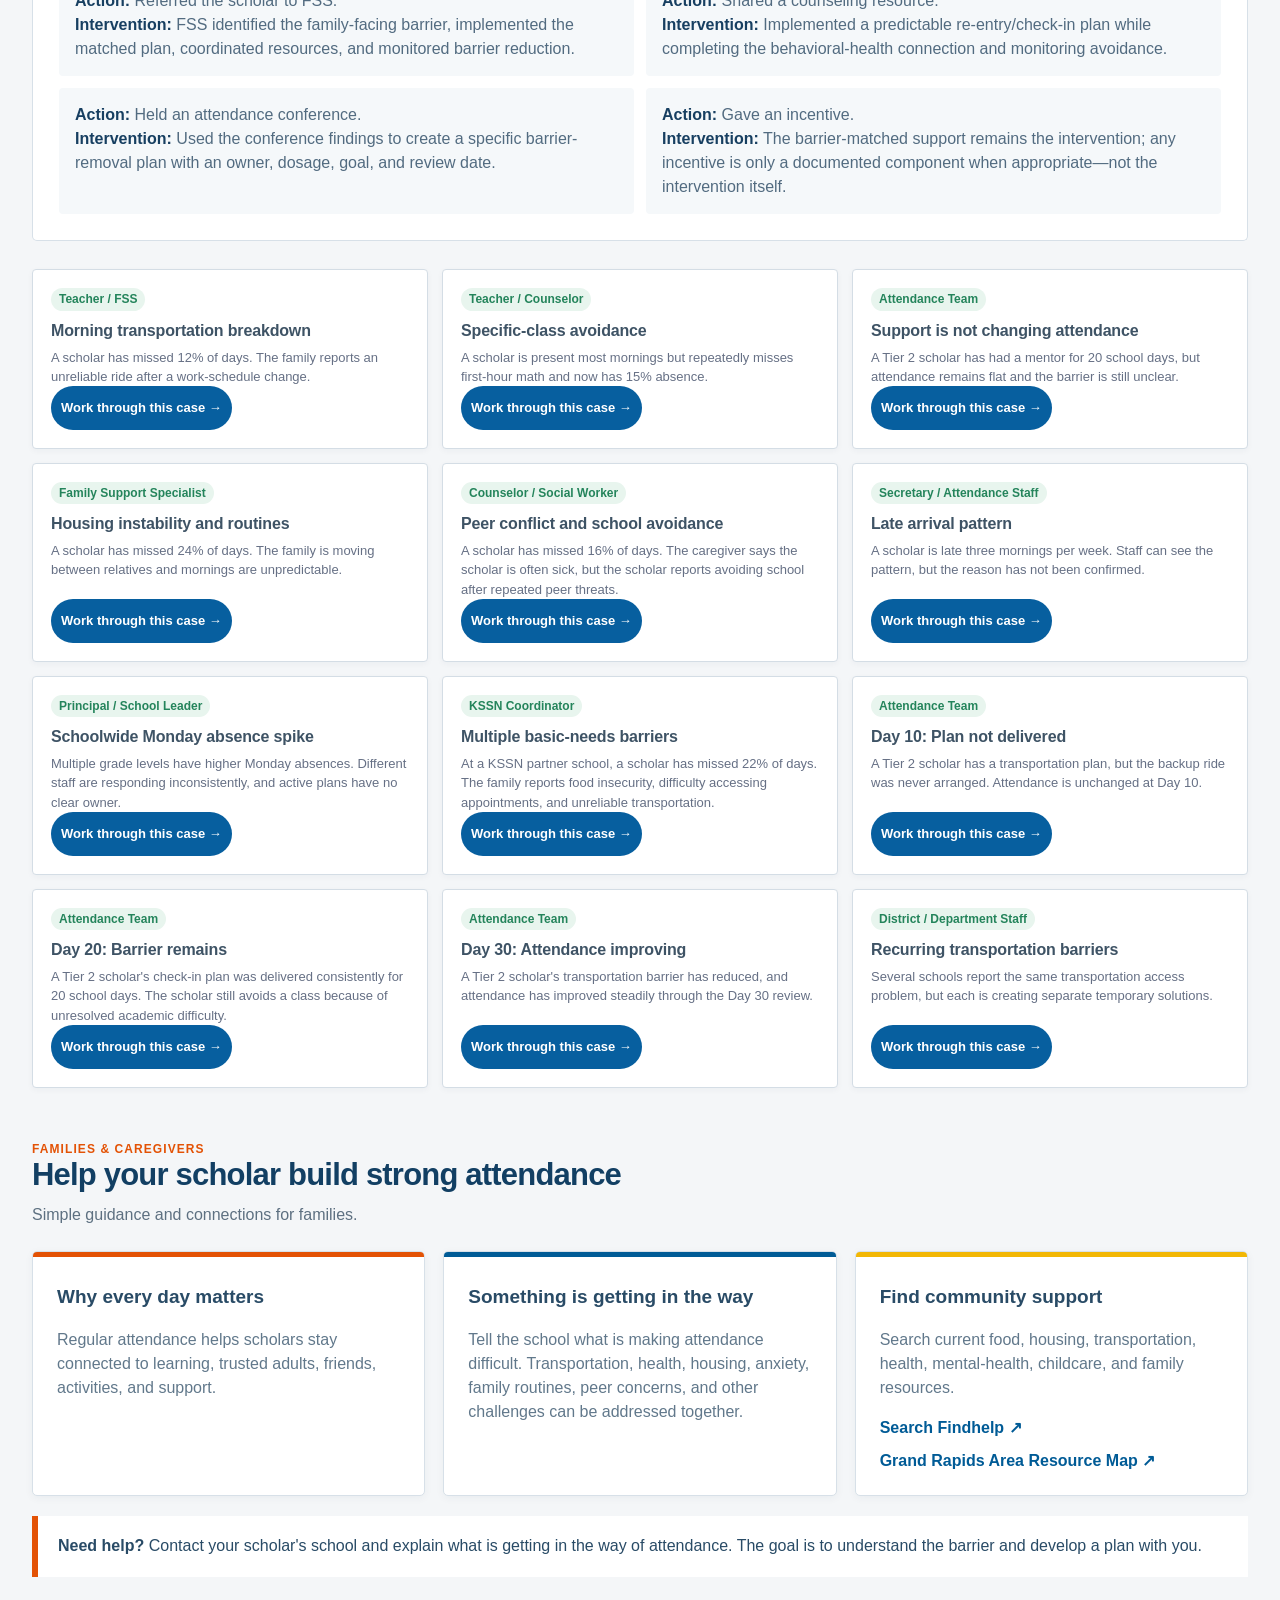
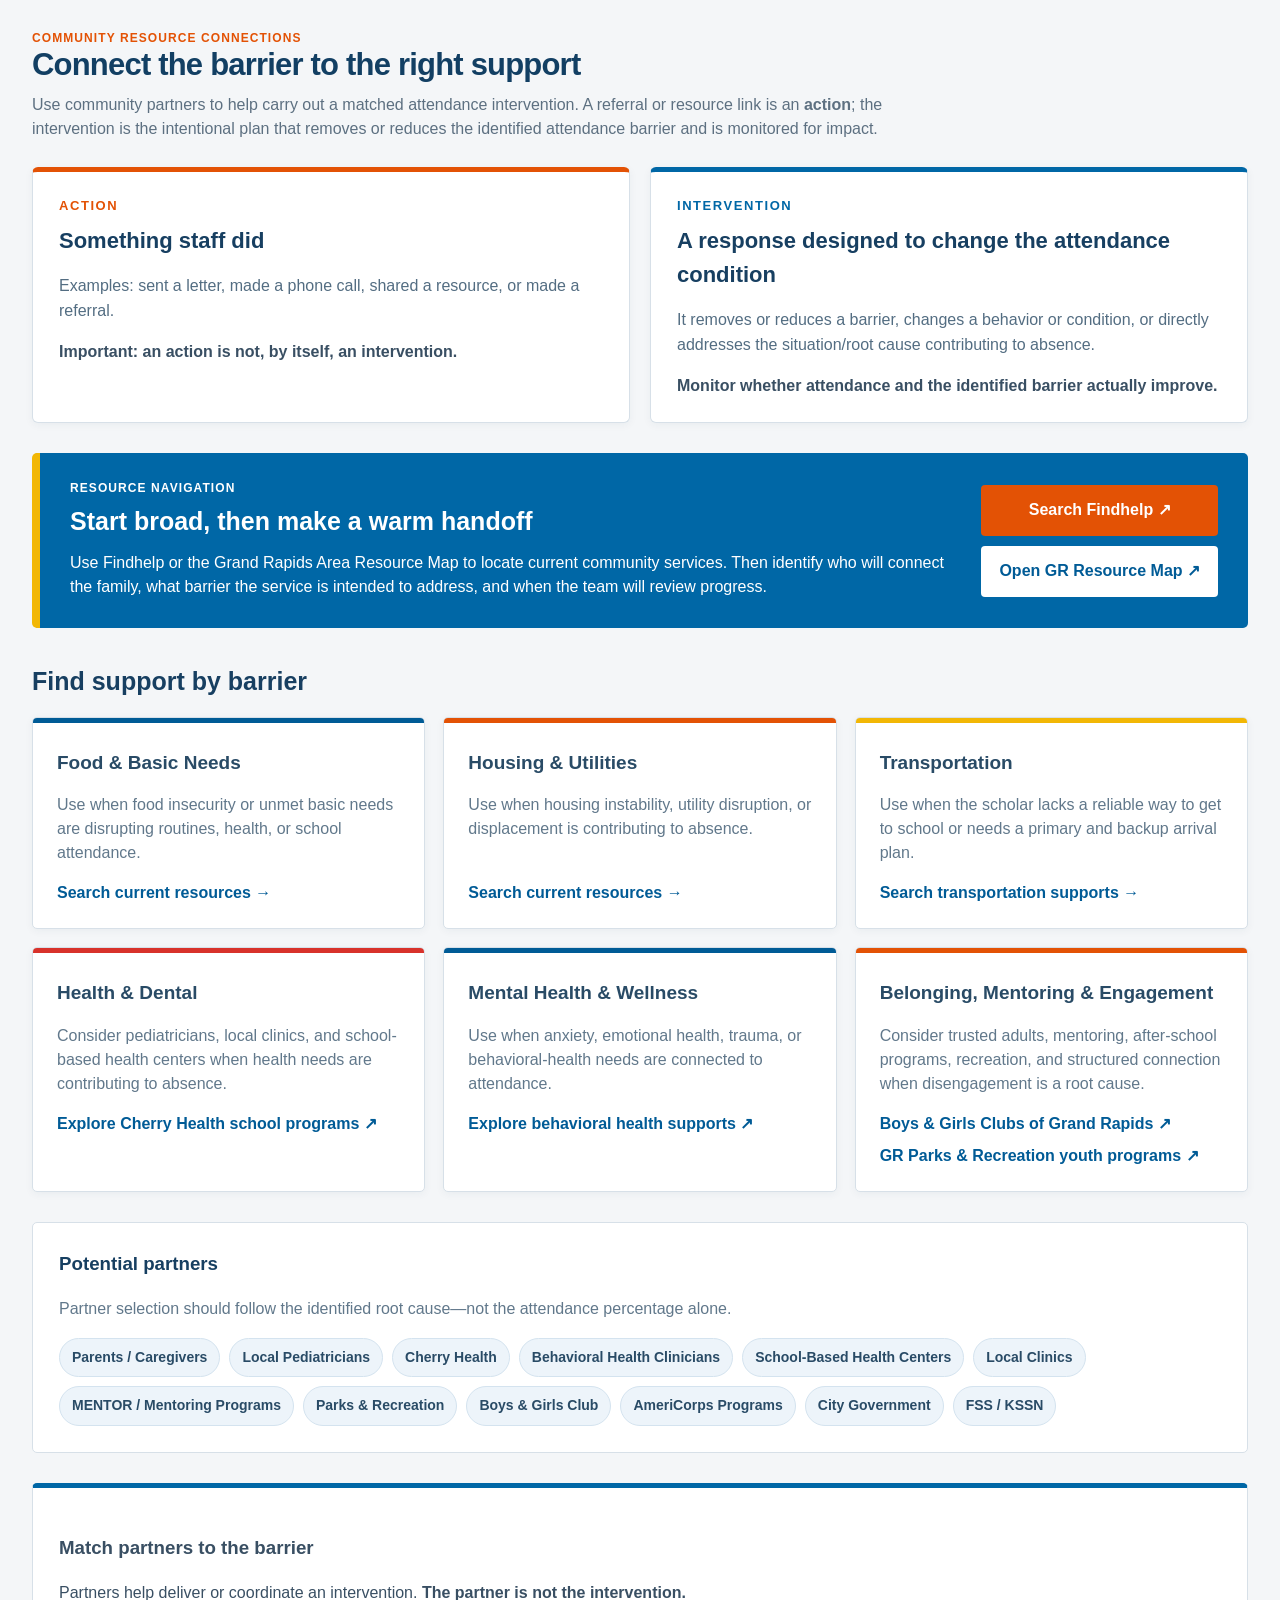
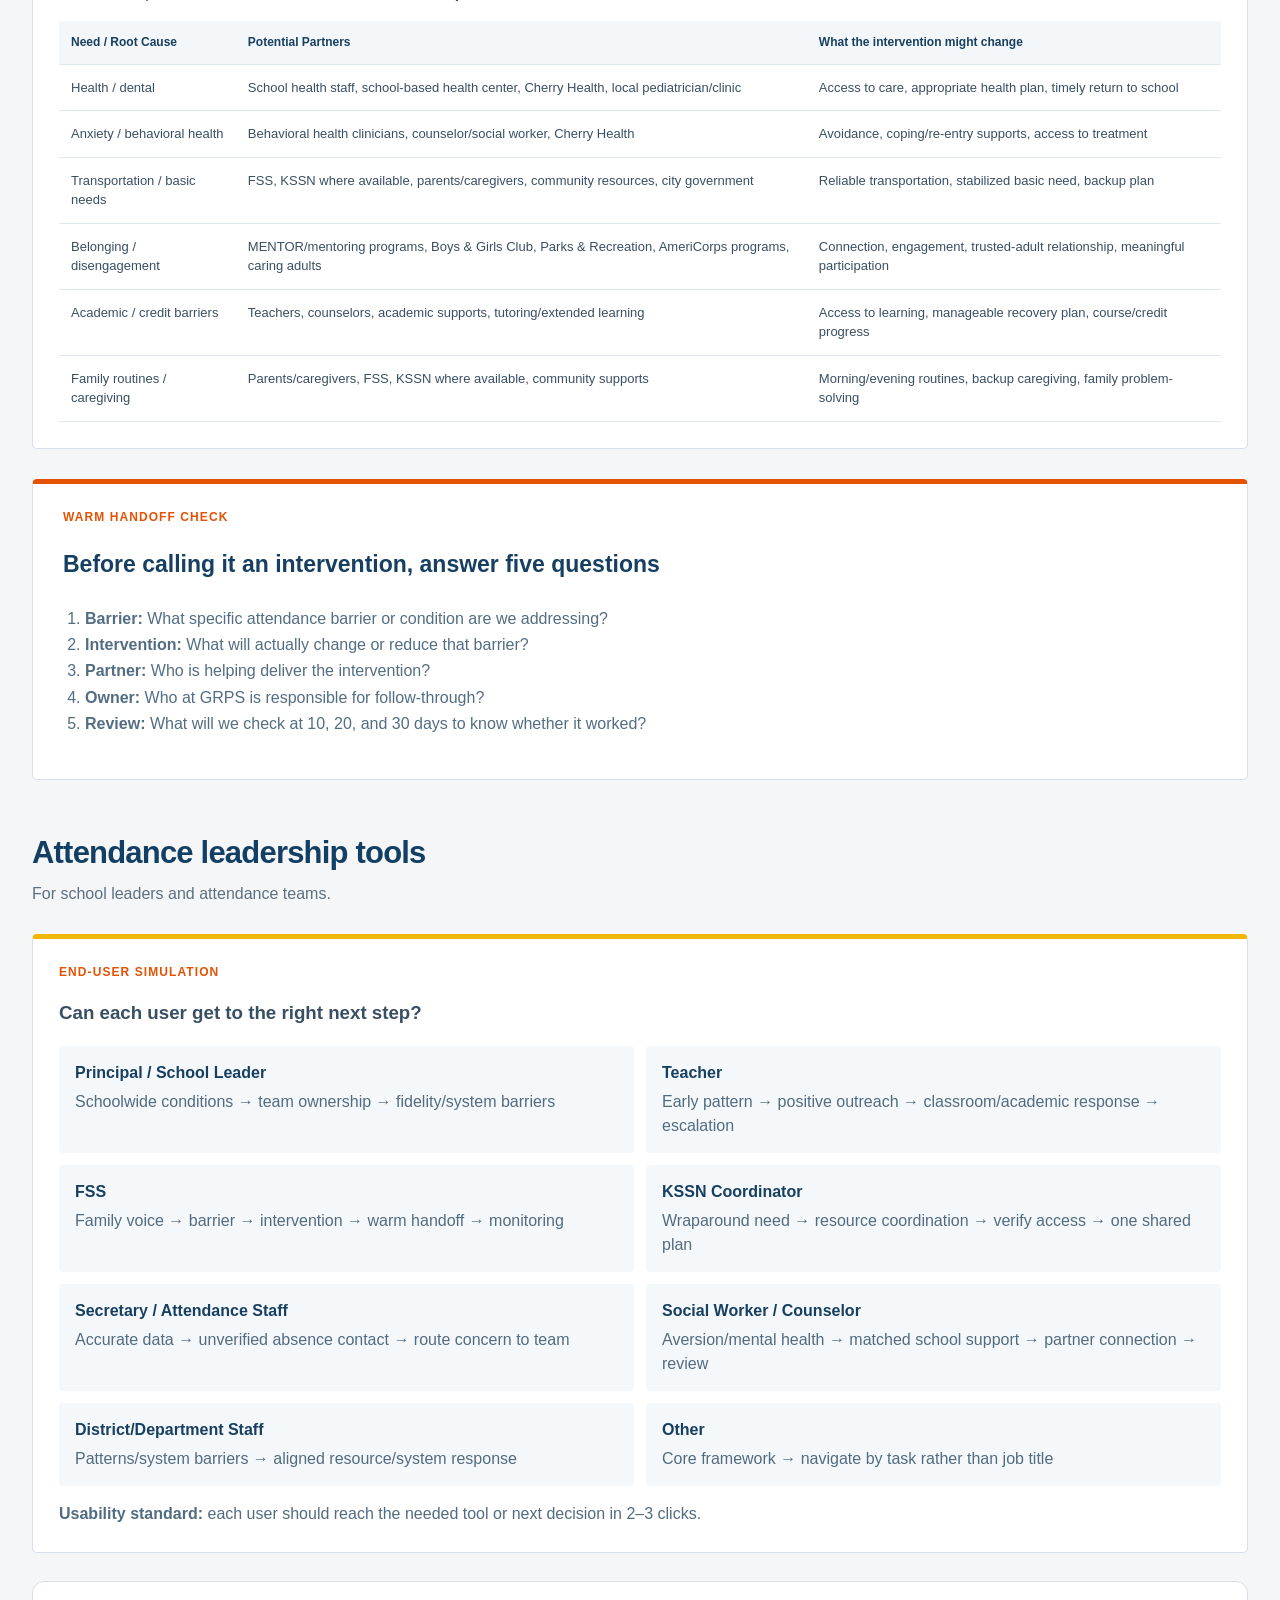
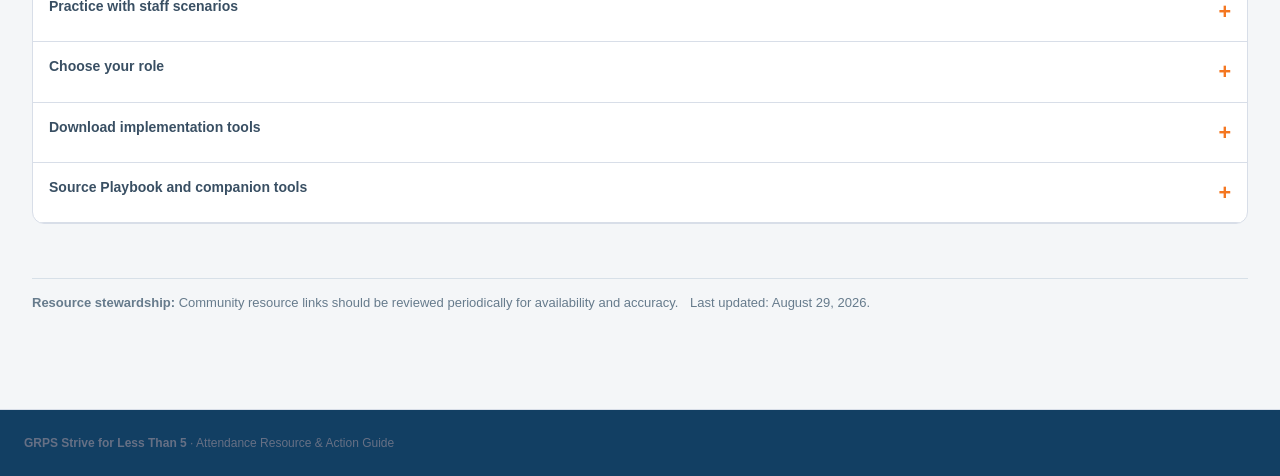
==== commit d85c6e77: "Fix the broken "Peer conflict" practice scenario, retire QA runner v1 - Practice Scenarios: "Work th" ====
--- a/index.html
+++ b/index.html
@@ -249,7 +249,13 @@
 .matcher-resources p{color:#536d82;margin:0 0 10px;line-height:1.5}
 .matcher-resources a{display:block;color:#005b96;font-weight:700;text-decoration:none;margin:7px 0}
 </style>
-<style id="v15-enhancements">.pair-example{display:grid;grid-template-columns:1fr 1fr;gap:14px;margin:20px 0}.pair-example>div{background:#fff;border:1px solid #d7e0e8;border-radius:5px;padding:16px 18px}.pair-example>div:first-child{border-top:4px solid #e35205}.pair-example>div:last-child{border-top:4px solid #0067a6}.pair-example span{display:block;font-size:12px;font-weight:800;letter-spacing:.1em;color:#526b80;margin-bottom:7px}.pair-example strong{display:block;color:#173f61;line-height:1.45}.family-grid{display:grid;grid-template-columns:repeat(3,1fr);gap:18px}.family-note{margin-top:20px;background:#fff;border-left:6px solid #e35205;padding:18px 20px;color:#294b66}.maintenance-note{margin:30px auto 10px;padding:14px 0;color:#667b8c;font-size:13px;border-top:1px solid #d7e0e8}.maintenance-note span{margin-left:8px}@media(max-width:850px){.pair-example,.family-grid{grid-template-columns:1fr}}</style><style id="v16-finalization">.partner-match,.ai-library,.qa-panel{background:#fff;border:1px solid #d7e0e8;border-radius:5px;padding:26px;margin:28px 0}.partner-match{border-top:5px solid #0067a6}.match-table{overflow-x:auto}.match-table table{width:100%;border-collapse:collapse}.match-table th,.match-table td{padding:13px 12px;border-bottom:1px solid #dfe6ec;text-align:left;vertical-align:top}.match-table th{color:#173f61;background:#f4f7f9}.ai-library{border-top:5px solid #e35205}.ai-grid,.qa-grid{display:grid;grid-template-columns:1fr 1fr;gap:12px}.ai-grid>div,.qa-grid>div{background:#f5f8fa;padding:15px 16px;border-radius:4px;color:#526b80;line-height:1.5}.ai-grid b,.qa-grid b{color:#173f61}.qa-grid span{display:block;margin-top:5px}.qa-panel{border-top:5px solid #f2b705}.qa-rule{margin-bottom:0;color:#526b80}@media(max-width:800px){.ai-grid,.qa-grid{grid-template-columns:1fr}}</style><style id="pilot-freeze">.pilot-bar{display:flex;align-items:center;gap:14px;flex-wrap:wrap;background:#123f63;color:#fff;padding:10px 4%;font-size:13px}.pilot-bar strong{color:#f5b800;letter-spacing:.08em}.pilot-bar span{flex:1;min-width:260px}.pilot-bar a{color:#fff;border:1px solid rgba(255,255,255,.6);padding:6px 10px;border-radius:3px;text-decoration:none;font-weight:700}.pilot-bar a:hover,.pilot-bar a:focus{background:#fff;color:#123f63}</style></head><body><div class="pilot-bar"><strong>PILOT VERSION</strong><span>Feature-frozen for user validation. Report content corrections, usability problems, broken links, and accessibility issues.</span><a href="tools/Pilot_Feedback_Form.csv" download>Feedback form</a><a href="tools/Pilot_Testing_Guide.md" download>Testing guide</a></div>
+<style id="v15-enhancements">.pair-example{display:grid;grid-template-columns:1fr 1fr;gap:14px;margin:20px 0}.pair-example>div{background:#fff;border:1px solid #d7e0e8;border-radius:5px;padding:16px 18px}.pair-example>div:first-child{border-top:4px solid #e35205}.pair-example>div:last-child{border-top:4px solid #0067a6}.pair-example span{display:block;font-size:12px;font-weight:800;letter-spacing:.1em;color:#526b80;margin-bottom:7px}.pair-example strong{display:block;color:#173f61;line-height:1.45}.family-grid{display:grid;grid-template-columns:repeat(3,1fr);gap:18px}.family-note{margin-top:20px;background:#fff;border-left:6px solid #e35205;padding:18px 20px;color:#294b66}.maintenance-note{margin:30px auto 10px;padding:14px 0;color:#667b8c;font-size:13px;border-top:1px solid #d7e0e8}.maintenance-note span{margin-left:8px}@media(max-width:850px){.pair-example,.family-grid{grid-template-columns:1fr}}</style><style id="v16-finalization">.partner-match,.ai-library,.qa-panel{background:#fff;border:1px solid #d7e0e8;border-radius:5px;padding:26px;margin:28px 0}.partner-match{border-top:5px solid #0067a6}.match-table{overflow-x:auto}.match-table table{width:100%;border-collapse:collapse}.match-table th,.match-table td{padding:13px 12px;border-bottom:1px solid #dfe6ec;text-align:left;vertical-align:top}.match-table th{color:#173f61;background:#f4f7f9}.ai-library{border-top:5px solid #e35205}.ai-grid,.qa-grid{display:grid;grid-template-columns:1fr 1fr;gap:12px}.ai-grid>div,.qa-grid>div{background:#f5f8fa;padding:15px 16px;border-radius:4px;color:#526b80;line-height:1.5}.ai-grid b,.qa-grid b{color:#173f61}.qa-grid span{display:block;margin-top:5px}.qa-panel{border-top:5px solid #f2b705}.qa-rule{margin-bottom:0;color:#526b80}@media(max-width:800px){.ai-grid,.qa-grid{grid-template-columns:1fr}}</style><style id="pilot-freeze">.pilot-bar{display:flex;align-items:center;gap:14px;flex-wrap:wrap;background:#123f63;color:#fff;padding:10px 4%;font-size:13px}.pilot-bar strong{color:#f5b800;letter-spacing:.08em}.pilot-bar span{flex:1;min-width:260px}.pilot-bar a{color:#fff;border:1px solid rgba(255,255,255,.6);padding:6px 10px;border-radius:3px;text-decoration:none;font-weight:700}.pilot-bar a:hover,.pilot-bar a:focus{background:#fff;color:#123f63}</style><link rel="icon" href="favicon.png">
+<style id="s5-nov-2026-qa">
+.floating-page-nav{transition:opacity .2s}
+body:not(.s5Scrolled) .floating-page-nav{opacity:0;pointer-events:none}
+</style>
+<script>(function(){function u(){if(document.body)document.body.classList.toggle('s5Scrolled',window.scrollY>500)}window.addEventListener('scroll',u,{passive:true});document.addEventListener('DOMContentLoaded',u);})();</script>
+</head><body><div class="pilot-bar"><strong>PILOT VERSION</strong><span>Feature-frozen for user validation. Report content corrections, usability problems, broken links, and accessibility issues.</span><a href="tools/Pilot_Feedback_Form.csv" download>Feedback form</a><a href="tools/Pilot_Testing_Guide.md" download>Testing guide</a></div>
 <a class="skip" href="#main">Skip to content</a>
 <header class="dash-header">
   <div class="dash-brandrow">
@@ -483,7 +489,7 @@
 };
 
 scenarios["housing"]={"title":"Housing instability and routines","tier":"Tier 3 — 24% absent","root":"Barrier → Housing and family routines","decision":"FSS and Attendance Team co-own a practical housing/routine response; KSSN coordinates when available.","steps":["Ask the family which moves and routines are disrupting attendance and identify immediate supports.","Coordinate housing-stability and morning backup plans with an owner and warm handoff.","Review actual access, implementation and attendance at 10/20/30 school days."],"avoid":"Do not label the referral itself an intervention.","matcher":null};
-scenarios["safety"]={"title":"Peer conflict and school avoidance","tier":"Tier 2 — 16% absent","root":"Aversion → Safety / peer conflict","decision":"Prioritize the scholar-reported safety concern and coordinate a safe return.","steps":"Clarify the reported safety concern and act promptly under school safety procedures.","avoid":"Develop an individualized safety and re-entry plan with trusted-adult support.","matcher":null};
+scenarios["safety"]={"title":"Peer conflict and school avoidance","tier":"Tier 2 — 16% absent","root":"Aversion → Safety / peer conflict","decision":"Prioritize the scholar-reported safety concern and coordinate a safe return.","steps":["Clarify the reported safety concern and act promptly under school safety procedures.","Develop an individualized safety and re-entry plan with trusted-adult support.","Monitor perceived safety, plan implementation and attendance."],"avoid":"Do not assume the caregiver's illness explanation resolves the scholar's safety concern.","matcher":null};
 scenarios["tardy"]={"title":"Late arrival pattern","tier":"Pattern identified — root cause unknown","root":"Investigate → Arrival pattern","decision":"Verify accurate records and connect the concern to a caring inquiry before choosing a plan.","steps":["Check attendance entry accuracy and describe the timing pattern.","Route a respectful inquiry to the appropriate staff member and gather scholar/family perspective.","If a barrier is confirmed, match a response and monitor on-time arrival."],"avoid":"Do not assign a transportation root cause from a tardiness pattern alone.","matcher":null};
 scenarios["systems"]={"title":"Schoolwide Monday absence spike","tier":"Schoolwide pattern — tier varies by scholar","root":"System inquiry → Multiple possible root causes","decision":"The leader should align attendance team routines, identify system patterns, and remove school-controlled barriers.","steps":["Review school and subgroup patterns without assuming a single cause.","Clarify team ownership, consistent inquiry, and intervention tracking.","Address any confirmed school-level barriers and review results."],"avoid":"Do not launch the same intervention for every scholar because of one shared pattern.","matcher":null};
 scenarios["kssn"]={"title":"Multiple basic-needs barriers","tier":"Tier 3 — 22% absent","root":"Barrier → Multiple access needs","decision":"FSS and Attendance Team co-own the attendance plan; KSSN coordinates relevant community supports.","steps":["Agree with the family on the most urgent attendance-disrupting barrier.","Create one coordinated plan with assigned responsibilities and verified warm handoffs.","Monitor whether barriers reduce and attendance improves at 10/20/30 days."],"avoid":"Do not count three referrals as three successful interventions.","matcher":null};
@@ -493,7 +499,7 @@
 scenarios["district"]={"title":"Recurring transportation barriers","tier":"Cross-school pattern — intensity varies","root":"System barrier → Transportation","decision":"District staff should investigate shared conditions and coordinate a sustainable system response.","steps":["Compare school-level patterns and confirm the recurring access failure.","Coordinate transportation, attendance leaders, and family perspectives to address the shared barrier.","Track system changes and attendance outcomes while schools maintain individual plans."],"avoid":"Do not substitute a district memo for a solution to the access problem.","matcher":null};
 
 scenarioPractice["housing"]={"prompt":"What is the best next decision?","choices":["Send the family a generic resource list.","Wait for stable housing before setting an attendance plan.","Co-develop a workable morning and housing-support plan with FSS/Attendance Team."],"correct":2,"why":"The response must reduce the documented housing/routine barrier and verify that support was received.","check":"What evidence would show the family can carry out the morning plan?"};
-scenarioPractice["safety"]={"prompt":"What is the best next decision?","choices":"Monitor perceived safety, plan implementation and attendance.","correct":"Do not assume the caregiver's illness explanation resolves the scholar's safety concern.","why":["Create a safety and re-entry response while assessing the reported threats.","Send only an illness guidance flyer.","Offer a perfect-attendance prize."],"check":0};
+scenarioPractice["safety"]={"prompt":"What is the best next decision?","choices":["Create a safety and re-entry response while assessing the reported threats.","Send only an illness guidance flyer.","Offer a perfect-attendance prize."],"correct":0,"why":"The scholar's report of bullying is a safety concern that comes first. The caregiver's illness explanation does not resolve it.","check":"How will the team know the scholar feels safe and the return plan is working?"};
 scenarioPractice["tardy"]={"prompt":"What is the best next decision?","choices":["Assume the family is unmotivated.","Check the pattern and ask what happens before arrival.","Immediately escalate to a punitive response."],"correct":1,"why":"A pattern identifies where to investigate, not why it occurs.","check":"What question would you ask without making assumptions?"};
 scenarioPractice["systems"]={"prompt":"What is the best next decision?","choices":["Require every scholar to receive the same letter.","Assign each case to whichever staff member is free.","Use the Attendance Team to investigate patterns and align ownership and review."],"correct":2,"why":"Schoolwide patterns require coordinated inquiry and system-level improvement, not a universal guessed root cause.","check":"Which data and staff/family perspectives should the team triangulate?"};
 scenarioPractice["kssn"]={"prompt":"What is the best next decision?","choices":["Send three links and close the case.","Let each partner create a separate plan.","Coordinate one barrier-matched plan with FSS, Attendance Team, family, and KSSN."],"correct":2,"why":"Coordination should reduce actual barriers, not just increase referrals.","check":"How will you verify each connection resulted in usable support?"};
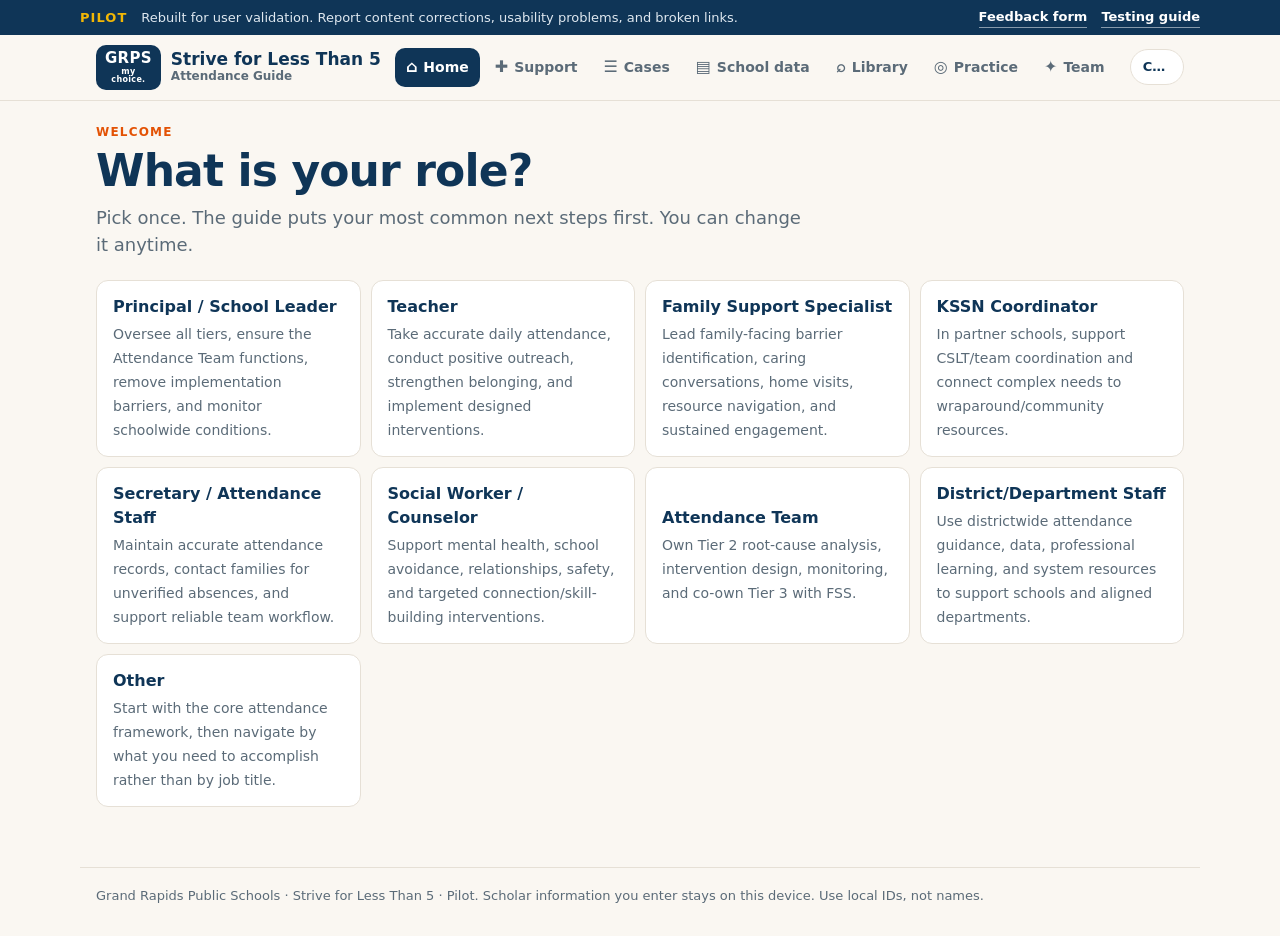
==== commit 0e1ed02c: "Rebuild Strive for 5 pilot as a dynamic attendance app - Role-based home: pick a role once; next ste" ====
--- a/index.html
+++ b/index.html
@@ -1,1077 +1,195 @@
-<!doctype html><!-- BUILD: expanded-role-scenarios-v16; decision-engine unchanged -->
-<html lang="en"><head><meta charset="utf-8"><meta name="viewport" content="width=device-width, initial-scale=1"><title>Strive for Less Than 5 | GRPS</title><style>
-:root{--blue:#005596;--orange:#f47b20;--orange-soft:#fff2e8;--yellow:#eeb211;--ink:#20313b;--muted:#66757d;--line:#dde5ea;--soft:#f6f8fa;--white:#fff;--shadow:0 10px 26px rgba(0,0,0,.07);--font:Arial,"Helvetica Neue",Helvetica,sans-serif;--display:"Helvetica Neue",Arial,sans-serif}
-*{box-sizing:border-box}html{scroll-behavior:smooth}body{margin:0;font-family:var(--font);font-size:16px;color:var(--ink);background:#fff;line-height:1.55;-webkit-font-smoothing:antialiased}a{color:var(--blue)}button,input,select,textarea{font:inherit}.skip{position:absolute;left:-9999px}.skip:focus{left:12px;top:12px;background:#fff;padding:10px;z-index:999}
-header{border-bottom:1px solid var(--line);background:#fff;position:relative}header:after{content:"";position:absolute;left:0;right:0;bottom:-1px;height:4px;background:linear-gradient(90deg,var(--orange) 0 28%,var(--yellow) 28% 40%,transparent 40%)}.topbar{max-width:1100px;margin:auto;padding:16px 24px;display:flex;align-items:center;justify-content:space-between;gap:20px}.brand{display:flex;align-items:center;gap:10px}.bar{width:7px;height:36px;border-radius:4px;background:var(--orange)}.brand strong{display:block;color:var(--blue);font-family:var(--display);font-size:.92rem;letter-spacing:.015em}.brand small{color:var(--muted);font-size:.82rem}.topbar a{text-decoration:none;font-weight:700;font-size:.9rem}
-.hero{background:linear-gradient(120deg,var(--blue) 0 72%,#0a669f 72% 100%);color:#fff;position:relative;overflow:hidden}.hero:before{content:"";position:absolute;width:360px;height:360px;border:44px solid rgba(244,123,32,.26);border-radius:50%;right:-120px;top:-165px}.hero:after{content:"";position:absolute;width:150px;height:150px;background:rgba(238,178,17,.12);transform:rotate(32deg);right:170px;bottom:-95px;border-radius:26px}.hero-in{max-width:1100px;margin:auto;padding:48px 24px 46px;position:relative;z-index:1}.eyebrow{font-family:var(--display);font-size:.74rem;letter-spacing:.14em;text-transform:uppercase;font-weight:900;color:#ffd7bb}.hero h1{font-family:var(--display);font-size:clamp(2.35rem,5vw,3.65rem);font-weight:750;letter-spacing:-.025em;line-height:1.02;margin:8px 0 14px;max-width:760px}.hero p{font-size:1rem;line-height:1.55;max-width:700px;margin:0;opacity:.94}.goal-line{margin-top:22px;display:inline-flex;gap:9px;align-items:center;background:var(--orange);padding:10px 15px;border-radius:999px;font-weight:900;box-shadow:0 8px 18px rgba(0,0,0,.12)}.goal-line{font-size:.94rem}.goal-line b{font-size:1rem}
-main{max-width:1100px;margin:auto;padding:38px 24px 70px}.section{margin:0 0 58px}.section h2{font-family:var(--display);font-size:1.7rem;font-weight:750;letter-spacing:-.015em;line-height:1.2;margin:0 0 8px;position:relative;padding-left:16px}.section h2:before{content:"";position:absolute;left:0;top:.12em;width:6px;height:.95em;border-radius:4px;background:var(--orange)}.lead{margin:0 0 22px;color:var(--muted);max-width:760px;font-size:.98rem;line-height:1.6}.choice-grid{display:grid;grid-template-columns:repeat(2,1fr);gap:16px}.choice{border:1px solid var(--line);border-top:5px solid var(--orange);border-radius:16px;padding:22px 24px 24px;background:#fff;cursor:pointer;transition:.16s;min-height:160px;position:relative}.choice:hover,.choice:focus-within{border-color:#efb186;box-shadow:var(--shadow);transform:translateY(-2px);background:#fffaf7}.choice .num{width:34px;height:34px;border-radius:50%;display:grid;place-items:center;background:var(--orange-soft);color:var(--orange);font-weight:900}.choice h3{font-family:var(--display);font-size:1.12rem;line-height:1.3;margin:14px 0 6px}.choice p{margin:0;color:var(--muted);font-size:.94rem;line-height:1.55}.choice button{margin-top:16px;border:0;background:var(--orange);padding:8px 11px;color:#fff;font-weight:900;cursor:pointer;border-radius:8px}
-.focus-box{border:1px solid #f0d3be;border-radius:18px;padding:24px;background:linear-gradient(180deg,#fff 0,#fffaf6 100%);box-shadow:0 6px 20px rgba(244,123,32,.05)}.builder-grid{display:grid;grid-template-columns:repeat(2,1fr);gap:14px}.builder label{display:block;font-weight:800;margin:0 0 5px}.builder input,.builder select,.builder textarea{width:100%;border:1px solid #bdc9d0;border-radius:9px;padding:11px;background:#fff}.builder .wide{grid-column:1/-1}.btn{border:0;border-radius:9px;padding:10px 14px;background:var(--blue);color:#fff;font-weight:800;cursor:pointer;margin:12px 6px 0 0}.btn.secondary{background:#fff;color:var(--blue);border:1px solid var(--blue)}.btn.orange{background:var(--orange)}.output{margin-top:18px;padding:18px;border-radius:12px;background:#fff;border:1px solid var(--line)}.output h3{font-family:var(--display);font-size:1.1rem;line-height:1.35;margin-top:0}.rec-list{display:grid;grid-template-columns:1fr;gap:10px}.rec{border-left:4px solid var(--orange);padding:10px 12px;background:#fff7f1;border-radius:8px}.rec h4{font-family:var(--display);font-size:1rem;line-height:1.35;margin:0 0 4px}.rec small{color:var(--muted)}
-.disclosure{border-top:1px solid var(--line);padding:0}.disclosure details{border-bottom:1px solid var(--line);padding:0}.disclosure summary{list-style:none;cursor:pointer;padding:18px 2px;font-weight:750;font-size:1rem;display:flex;justify-content:space-between}.disclosure summary::-webkit-details-marker{display:none}.disclosure summary:after{content:'+';color:var(--orange);font-size:1.35rem}.disclosure details[open] summary:after{content:'–'}.detail-content{padding:0 2px 22px;color:var(--muted)}
-.workflow-mini{display:grid;grid-template-columns:repeat(5,1fr);gap:8px}.workflow-mini div{padding:12px;border-radius:9px;background:var(--soft);text-align:center}.workflow-mini strong{display:block;color:var(--blue)}
-.root-grid{display:grid;grid-template-columns:repeat(2,1fr);gap:10px}.root{border:1px solid var(--line);border-radius:10px;padding:14px}.root h3{font-family:var(--display);font-size:1.05rem;margin:0 0 4px}.root p{margin:0 0 8px}.root button{border:0;background:none;color:var(--orange);font-weight:900;padding:0;cursor:pointer}
-.tier-table{overflow:auto;border:1px solid var(--line);border-radius:10px;background:#fff}table{border-collapse:collapse;width:100%;min-width:700px}th,td{padding:11px;border-bottom:1px solid var(--line);text-align:left;vertical-align:top}th{background:#eef5f9}.searchpanel{border:1px solid var(--line);border-radius:14px;padding:16px;background:#fff}.controls{display:grid;grid-template-columns:2fr 1fr 1fr auto;gap:9px}.controls input,.controls select{width:100%;border:1px solid #bdc9d0;border-radius:8px;padding:10px}.controls button{border:0;border-radius:8px;background:#20313b;color:#fff;padding:10px 13px;font-weight:800}.meta{margin:12px 0;color:var(--muted)}.resources{display:grid;grid-template-columns:repeat(2,1fr);gap:12px}.card{border:1px solid var(--line);border-radius:12px;padding:16px;background:#fff}.resource{min-height:190px;display:flex;flex-direction:column}.resource footer{margin-top:auto;padding-top:14px;display:flex;justify-content:space-between;gap:8px;align-items:end}.tag,.pill{display:inline-block;border-radius:999px;font-size:.72rem;font-weight:800}.tag{background:var(--orange-soft);color:#b34d09;padding:4px 8px}.pill{border:1px solid #c6d1d7;color:#5a6870;padding:3px 6px;margin:2px}.resource h3{font-family:var(--display);font-size:1.05rem;line-height:1.35;margin:8px 0 5px}.resource p{color:var(--muted);font-size:.93rem;line-height:1.55;margin:0}.resource button{border:0;border-radius:8px;background:var(--orange);color:#fff;padding:8px 10px;font-weight:800;cursor:pointer}.role-grid{display:grid;grid-template-columns:repeat(2,1fr);gap:12px}.role-card button{border:0;background:none;color:var(--orange);font-weight:900;padding:8px 0 0;cursor:pointer}.download-grid{display:grid;grid-template-columns:repeat(2,1fr);gap:12px}.download-card a{display:inline-block;margin-top:10px;text-decoration:none;font-weight:800}.quick-links{display:flex;gap:10px;flex-wrap:wrap}.quick-links a{display:inline-block;text-decoration:none;border:1px solid #f0c5a5;padding:10px 12px;border-radius:9px;font-weight:900;background:#fff7f1;color:#a84406}
-.detail{position:fixed;inset:0;background:rgba(12,26,34,.62);z-index:100;display:none;align-items:center;justify-content:center;padding:18px}.detail.open{display:flex}.panel{width:min(820px,100%);max-height:90vh;overflow:auto;background:#fff;border-radius:16px;box-shadow:0 24px 70px rgba(0,0,0,.28)}.panel-head{position:sticky;top:0;background:#fff;border-bottom:1px solid var(--line);padding:16px;display:flex;justify-content:space-between;gap:15px}.panel-body{padding:20px;font-size:.96rem;line-height:1.6}.close{width:36px;height:36px;border:0;border-radius:50%;background:#eef3f6;font-size:1.2rem;cursor:pointer}.detail-section{padding:10px 0;border-bottom:1px solid var(--line)}.detail-section:last-child{border:0}.related{display:flex;gap:7px;flex-wrap:wrap}.footer{background:#152832;color:#dce5e9;padding:24px}.footer-in{max-width:1100px;margin:auto}.footer p{margin:0}.hidden-structure{display:none}
+<!doctype html>
+<html lang="en">
+<head>
+<meta charset="utf-8">
+<meta name="viewport" content="width=device-width, initial-scale=1, viewport-fit=cover">
+<title>Strive for Less Than 5 | GRPS</title>
+<meta name="description" content="GRPS Strive for Less Than 5 attendance guide: match support to the reason a scholar is missing school, track 10/20/30-day reviews, and see school attendance patterns.">
+<link rel="icon" href="favicon.png">
+<link rel="stylesheet" href="css/app.css">
+</head>
+<body>
+<a class="skip" href="#main">Skip to content</a>
+<div class="pilot no-print" role="note"><strong>PILOT</strong><span>Rebuilt for user validation. Report content corrections, usability problems, and broken links.</span><a href="tools/Pilot_Feedback_Form.csv">Feedback form</a><a href="tools/Pilot_Testing_Guide.md">Testing guide</a></div>
 
-.scenario-strip{display:grid;grid-template-columns:repeat(3,1fr);gap:12px}.scenario-card{border:1px solid var(--line);border-radius:14px;padding:18px;background:#fff}.scenario-card h3{font-family:var(--display);font-size:1.08rem;line-height:1.35;margin:8px 0 6px}.scenario-card p{margin:0;color:var(--muted);font-size:.93rem;line-height:1.55}.scenario-card button{margin-top:13px;border:0;border-radius:8px;background:var(--orange);color:#fff;padding:8px 10px;font-weight:900;cursor:pointer}.scenario-result{margin-top:14px;border:1px solid #f0d3be;border-radius:12px;background:#fffaf6;padding:16px}.scenario-result h3{margin-top:0}.next-step{display:grid;grid-template-columns:34px 1fr;gap:10px;align-items:start;margin:10px 0}.next-step .stepnum{width:28px;height:28px;border-radius:50%;background:var(--orange-soft);color:var(--orange);display:grid;place-items:center;font-weight:900}.callout{border-left:4px solid var(--yellow);background:#fffaf0;padding:12px 14px;border-radius:8px}.callout.orange{border-left-color:var(--orange);background:#fff7f1}.mini-actions{display:flex;gap:8px;flex-wrap:wrap;margin-top:12px}.mini-actions button{border:1px solid var(--orange);background:#fff;color:#a84406;border-radius:8px;padding:7px 9px;font-weight:900;cursor:pointer}
-@media(max-width:800px){.choice-grid,.resources,.role-grid,.download-grid,.builder-grid,.root-grid,.scenario-strip{grid-template-columns:1fr}.controls{grid-template-columns:1fr}.workflow-mini{grid-template-columns:1fr}.builder .wide{grid-column:auto}.hero-in{padding-top:38px}}
-@media print{header,.hero,.footer,.detail,.no-print{display:none!important}main{padding:0}.section{margin-bottom:24px}}
+<header class="top">
+  <div class="top-in">
+    <a class="brand" href="#home" aria-label="Strive for Less Than 5 home">
+      <span class="brand-mark">GRPS<small>my choice.</small></span>
+      <span class="brand-name">Strive for Less Than 5<span>Attendance Guide</span></span>
+    </a>
+    <nav class="tabs" aria-label="Main">
+      <a href="#home" data-tab="home"><span class="ico" aria-hidden="true">⌂</span>Home</a>
+      <a href="#support" data-tab="support"><span class="ico" aria-hidden="true">✚</span>Support</a>
+      <a href="#cases" data-tab="cases"><span class="ico" aria-hidden="true">☰</span>Cases <span class="badge" id="dueBadge" hidden></span></a>
+      <a href="#data" data-tab="data"><span class="ico" aria-hidden="true">▤</span>School data</a>
+      <a href="#library" data-tab="library"><span class="ico" aria-hidden="true">⌕</span>Library</a>
+      <a href="#practice" data-tab="practice" class="desk-only"><span class="ico" aria-hidden="true">◎</span>Practice</a>
+      <a href="#team" data-tab="team" class="desk-only"><span class="ico" aria-hidden="true">✦</span>Team</a>
+    </nav>
+    <button class="role-chip" id="roleChip" type="button" aria-label="Change your role">Choose role</button>
+  </div>
+</header>
 
-/* V7 TYPOGRAPHY SYSTEM — component-level reset */
-:root{
-  --font-body:-apple-system,BlinkMacSystemFont,"Segoe UI",Roboto,Helvetica,Arial,sans-serif;
-  --font-heading:-apple-system,BlinkMacSystemFont,"Segoe UI",Roboto,Helvetica,Arial,sans-serif;
-  --font-campaign:"Arial Narrow","Helvetica Neue Condensed","Roboto Condensed",Arial,sans-serif;
-}
-body{font-family:var(--font-body);font-size:16px;line-height:1.58;letter-spacing:0;color:var(--ink)}
-button,input,select,textarea{font-family:var(--font-body)}
-.brand strong{font-family:var(--font-heading);font-size:15px;line-height:1.2;font-weight:700;letter-spacing:0}
-.brand small{font-size:13px;line-height:1.25}
-.topbar a{font-size:14px;line-height:1.2;font-weight:650}
-.eyebrow{font-family:var(--font-campaign);font-size:12px;line-height:1.2;letter-spacing:.13em;font-weight:700}
-.hero h1{font-family:var(--font-heading);font-size:clamp(38px,4.4vw,50px);line-height:1.06;font-weight:760;letter-spacing:-.028em;margin:9px 0 14px;max-width:760px}
-.hero p{font-size:17px;line-height:1.55;max-width:690px;font-weight:400}
-.goal-line{font-family:var(--font-body);font-size:15px;line-height:1.2;font-weight:750;padding:10px 15px}
-.goal-line b{font-size:15px}
-main{padding-top:42px}
-.section{margin-bottom:54px}
-.section h2{font-family:var(--font-heading);font-size:30px;line-height:1.18;font-weight:720;letter-spacing:-.02em;margin-bottom:9px}
-.lead{font-size:16px;line-height:1.62;max-width:760px;margin-bottom:24px}
-.choice{padding:22px 24px 23px;min-height:154px}
-.choice .num{font-size:14px}
-.choice h3,.scenario-card h3,.role-card h3,.download-card h3{font-family:var(--font-heading);font-size:19px;line-height:1.3;font-weight:700;letter-spacing:-.01em;margin:14px 0 7px}
-.choice p,.scenario-card p,.resource p,.card p{font-size:15px;line-height:1.58}
-.choice button,.scenario-card button,.resource button,.controls button,.btn{font-size:14px;line-height:1.2;font-weight:700}
-.builder label{font-size:14px;line-height:1.3;font-weight:700}
-.builder input,.builder select,.builder textarea,.controls input,.controls select{font-size:15px;line-height:1.35}
-.output h3,.panel-body h3,.scenario-result h3{font-family:var(--font-heading);font-size:20px;line-height:1.3;font-weight:700;letter-spacing:-.01em}
-.rec h4{font-family:var(--font-heading);font-size:16px;line-height:1.35;font-weight:700}
-.rec small{font-size:13px;line-height:1.5}
-.disclosure summary{font-size:16px;line-height:1.35;font-weight:680}
-.detail-content{font-size:15px;line-height:1.62}
-.workflow-mini div{font-size:14px;line-height:1.35}
-.workflow-mini strong{font-size:15px}
-.root h3,.resource h3{font-family:var(--font-heading);font-size:17px;line-height:1.34;font-weight:700;letter-spacing:-.005em}
-.root p{font-size:15px;line-height:1.58}
-th{font-size:14px;line-height:1.35;font-weight:700} td{font-size:14px;line-height:1.5}
-.meta{font-size:14px;line-height:1.4}
-.tag,.pill{font-size:12px;line-height:1.2;font-weight:700}
-.panel-head{align-items:flex-start}.panel-head h2{font-family:var(--font-heading);font-size:24px;line-height:1.2;font-weight:720;letter-spacing:-.015em;margin:3px 0 0}
-.panel-head .eyebrow{color:var(--orange)}
-.panel-body{font-size:15.5px;line-height:1.62}
-.panel-body li{margin-bottom:6px}
-.detail-section h3{margin-bottom:7px}
-.quick-links a,.download-card a,.role-card button{font-size:14px;line-height:1.3;font-weight:700}
-.footer{font-size:14px;line-height:1.5}
-@media(max-width:800px){
-  body{font-size:16px}
-  .hero h1{font-size:36px;line-height:1.08}
-  .hero p{font-size:16px}
-  .section h2{font-size:26px}
-  .choice h3,.scenario-card h3,.role-card h3,.download-card h3{font-size:18px}
-  .panel-head h2{font-size:22px}
-}
-@media(max-width:480px){
-  .hero h1{font-size:32px}
-  .section h2{font-size:24px}
-  .hero-in{padding-top:34px;padding-bottom:36px}
-  main{padding-top:32px}
-}
+<main id="main" tabindex="-1">
 
-
-/* V8 — GRPS PROGRESS DASHBOARD DESIGN SYSTEM */
-:root{
- --blue:#002f6c;--blue2:#0b4f8a;--orange:#e35205;--ink:#172033;--muted:#667085;
- --bg:#f4f6f9;--white:#fff;--line:#d8dee8;--softblue:#eef4fb;--softorange:#fff7ed;
- --shadow:0 1px 2px rgba(16,24,40,.04);--font:Arial,Helvetica,sans-serif;
- --display:Arial,Helvetica,sans-serif;--font-body:Arial,Helvetica,sans-serif;
- --font-heading:Arial,Helvetica,sans-serif;--font-campaign:Arial,Helvetica,sans-serif;
-}
-html{background:var(--bg)}body{font-family:Arial,Helvetica,sans-serif;background:var(--bg);color:var(--ink);font-size:15px;line-height:1.5}
-button,input,select,textarea{font-family:Arial,Helvetica,sans-serif}
-header{background:var(--blue);color:#fff;border:0;border-bottom:6px solid var(--orange);position:sticky;top:0;z-index:30}
-header:after{display:none}.topbar{max-width:1400px;padding:15px 26px}.bar{display:none}.brand strong{color:#fff;font-size:14px;letter-spacing:.10em;text-transform:uppercase;font-weight:700}.brand small{display:block;color:rgba(255,255,255,.82);font-size:12px;margin-top:3px}.topbar a{color:#fff;border:1px solid rgba(255,255,255,.45);border-radius:7px;padding:8px 10px;font-size:13px;font-weight:700}
-.hero{background:#fff;color:var(--ink);border-bottom:1px solid var(--line)}.hero:before,.hero:after{display:none}.hero-in{max-width:1400px;padding:30px 28px 27px}.eyebrow{font-family:Arial,Helvetica,sans-serif;color:var(--orange);font-size:12px;letter-spacing:.09em;text-transform:uppercase;font-weight:800}.hero h1{font-family:Arial,Helvetica,sans-serif;color:var(--ink);font-size:34px;line-height:1.12;font-weight:700;letter-spacing:-.015em;margin:5px 0 8px}.hero p{font-size:16px;color:var(--muted);line-height:1.5}.hero div[style*="ffd7bb"]{color:var(--blue)!important;font-size:13px!important;font-weight:700!important}.goal-line{margin-top:15px;background:var(--softorange);color:#7c2d12;border-left:4px solid var(--orange);border-radius:7px;box-shadow:none;padding:9px 12px;font-size:13px;font-weight:700}
-main{max-width:1400px;padding:28px}.section{margin-bottom:36px}.section h2{font-family:Arial,Helvetica,sans-serif;font-size:26px;line-height:1.2;font-weight:700;letter-spacing:-.01em;padding-left:0;margin:0 0 7px}.section h2:before{display:none}.lead{font-size:15px;line-height:1.5;color:var(--muted);margin-bottom:18px}
-.choice-grid{grid-template-columns:repeat(4,minmax(190px,1fr));gap:14px}.choice{border:1px solid var(--line)!important;border-top:4px solid var(--blue)!important;border-radius:12px;padding:17px;background:#fff!important;box-shadow:var(--shadow);min-height:160px;transform:none}.choice:first-child{border-top-color:var(--orange)!important}.choice:hover,.choice:focus-within{transform:translateY(-2px);box-shadow:0 5px 14px rgba(16,24,40,.08);background:#fff!important;border-color:var(--line)!important}.choice .num{width:30px;height:30px;background:var(--softblue);color:var(--blue);font-size:12px}.choice:first-child .num{background:var(--softorange);color:var(--orange)}.choice h3,.scenario-card h3,.role-card h3,.download-card h3{font-family:Arial,Helvetica,sans-serif;font-size:16px;line-height:1.3;font-weight:700;margin:10px 0 6px}.choice p,.scenario-card p,.resource p,.card p{font-size:13px;line-height:1.48;color:var(--muted)}.choice button,.scenario-card button,.resource button,.controls button,.btn{font-size:13px;font-weight:700;border-radius:7px;padding:8px 10px}.choice button{background:var(--softblue);color:var(--blue)}.choice:first-child button{background:var(--orange);color:#fff}
-.focus-box,.searchpanel,.card,.scenario-card,.panel,.root{background:#fff;border:1px solid var(--line);border-radius:12px;box-shadow:var(--shadow)}.focus-box{padding:18px;background:#fff}.builder label{font-size:13px}.builder input,.builder select,.builder textarea,.controls input,.controls select{border:1px solid var(--line);border-radius:7px;padding:9px 10px;font-size:14px}.btn{background:var(--blue)}.btn.orange{background:var(--blue)}.btn.secondary{color:var(--blue);border-color:var(--blue)}.output{border-radius:10px}.output h3,.panel-body h3,.scenario-result h3{font-size:17px}.rec{border-left-color:var(--orange);background:var(--softorange)}
-.disclosure{background:#fff;border:1px solid var(--line);border-radius:12px;overflow:hidden}.disclosure summary{padding:15px 16px;font-size:14px}.detail-content{padding:0 16px 18px;font-size:14px}.workflow-mini div{background:#f8fafc;border:1px solid #eef1f5}.workflow-mini strong{color:var(--blue)}.root-grid{gap:12px}.root{padding:14px}.root h3,.resource h3{font-family:Arial,Helvetica,sans-serif;font-size:16px}.root button,.role-card button{color:var(--blue)}
-.tier-table{border-radius:10px}th{background:#f8fafc;color:#475467;font-size:12px}td{font-size:13px}.searchpanel{padding:16px}.controls button{background:var(--blue)}.resource{min-height:180px}.tag{background:var(--softorange);color:#7c2d12}.pill{background:#f2f4f7;border:0;color:#475467}.resource button{background:var(--softblue);color:var(--blue)}
-.quick-links a{border:1px solid var(--line);background:#fff;color:var(--blue);font-size:13px}.scenario-card button{background:var(--blue)}.scenario-result{background:#fff;border-color:var(--line)}.next-step .stepnum{background:var(--softblue);color:var(--blue)}.callout{background:#f8fafc;border-left-color:var(--orange)}.callout.orange{background:var(--softorange)}.mini-actions button{border-color:var(--blue);color:var(--blue)}
-.panel{border-radius:12px}.panel-head{padding:17px 18px}.panel-head h2{font-family:Arial,Helvetica,sans-serif;font-size:22px}.panel-body{font-size:14px}.close{border-radius:7px}.footer{background:#fff;color:var(--muted);border-top:1px solid var(--line);font-size:12px}.footer-in{max-width:1400px}
-@media(max-width:1100px){.choice-grid{grid-template-columns:repeat(2,1fr)}}
-@media(max-width:800px){.choice-grid{grid-template-columns:1fr}.hero h1{font-size:30px}.section h2{font-size:24px}main{padding:20px}.hero-in{padding:26px 20px}.topbar{padding:14px 18px}}
-
-
-/* === v9: GRPS Progress Dashboard visual system === */
-:root{--pd-navy:#123f63;--pd-blue:#005ea8;--pd-orange:#f47721;--pd-yellow:#f5b800;--pd-red:#d8342b;--pd-ink:#394f63;--pd-muted:#5f7283;--pd-bg:#f4f6f8;--pd-line:#d4dde5;--pd-card:#ffffff;--pd-green:#23865b;--pd-font:Arial,"Helvetica Neue",Helvetica,sans-serif}
-body{font-family:var(--pd-font);background:var(--pd-bg);color:var(--pd-ink);font-size:16px;line-height:1.55}
-.dash-header{background:#fff;border-bottom:1px solid var(--pd-line);position:relative}
-.dash-header:after{display:none}
-.dash-brandrow{max-width:1540px;margin:0 auto;padding:6px 32px 17px;display:flex;align-items:flex-start;gap:28px}
-.dash-logo-block{width:225px;height:73px;background:#2d5f97;color:#fff;display:flex;flex-direction:column;align-items:center;justify-content:center;position:relative;flex:0 0 auto;margin-top:0}
-.dash-logo-text{font-weight:900;font-size:31px;line-height:.9;letter-spacing:-1.5px}.dash-logo-sub{font-size:11px;font-weight:700;margin-top:3px}.dash-logo-line{position:absolute;left:0;right:0;bottom:-7px;height:6px;border-top:2px solid #f28c28;border-bottom:2px solid #f4bd24}
-.dash-titleblock{padding-top:0}.dash-kicker{color:#f26f21;font-size:14px;font-weight:900;letter-spacing:.14em}.dash-title{color:#075c9e;font-size:38px;line-height:1.08;font-weight:900;letter-spacing:-1.4px;margin-top:5px}.dash-subtitle{color:#596a79;font-size:16px;margin-top:8px}
-.dash-tabs{max-width:100%;margin:0 auto;padding:14px 32px 0;display:flex;gap:8px;overflow-x:auto;white-space:nowrap;background:#fff}
-.dash-tabs a{color:#394f63;text-decoration:none;font-weight:800;font-size:15px;padding:13px 17px 16px;border:2px solid transparent;border-bottom:4px solid transparent;border-radius:4px 4px 0 0}
-.dash-tabs a:hover{color:#075c9e}.dash-tabs a.active{color:#075c9e;border-color:#1479dc;border-bottom-color:#f47721;background:#f8fafc}
-.dash-hero{background:var(--pd-bg);color:var(--pd-ink);overflow:visible;border:0}.dash-hero:before,.dash-hero:after{display:none}.dash-hero-in{max-width:1540px;padding:54px 32px 34px;display:grid;grid-template-columns:minmax(0,1.65fr) minmax(330px,.7fr);gap:56px;align-items:center}
-.dash-hero-copy .eyebrow{color:#f26f21;font-size:14px;font-weight:900;letter-spacing:.15em}.dash-hero h1{color:var(--pd-navy);font-family:var(--pd-font);font-size:clamp(42px,4.3vw,58px);font-weight:900;letter-spacing:-2.3px;line-height:1.04;max-width:950px;margin:15px 0 20px}.dash-hero p{color:#526879;font-size:19px;line-height:1.55;max-width:980px}.dash-actions{display:flex;gap:12px;flex-wrap:wrap;margin-top:24px}.dash-btn{display:inline-flex;align-items:center;justify-content:center;text-decoration:none;font-weight:900;font-size:16px;border-radius:4px;padding:14px 20px}.dash-btn.primary{background:#f47721;color:#fff}.dash-btn.secondary{background:#fff;color:#075c9e;border:1px solid #a7bfce}
-.dash-rule{background:#075f9f;color:#fff;border-radius:5px;min-height:174px;padding:26px 26px 26px 34px;position:relative;box-shadow:0 1px 0 rgba(0,0,0,.03)}.dash-rule-accent{position:absolute;left:0;top:0;bottom:0;width:7px;background:#f5b800;border-radius:5px 0 0 5px}.dash-rule h2{font-size:23px;line-height:1.15;margin:0 0 13px;color:#fff;padding:0}.dash-rule h2:before{display:none}.dash-rule p{color:#fff;font-size:16px;line-height:1.55;margin:0}
-main{max-width:1540px;padding:0 32px 72px;margin:0 auto;background:var(--pd-bg)}.section{margin:0 0 54px}.section h2{font-family:var(--pd-font);color:var(--pd-navy);font-size:31px;font-weight:900;letter-spacing:-.8px;padding-left:0;margin-bottom:10px}.section h2:before{display:none}.lead{font-size:16px;color:#5d7081;max-width:900px;margin-bottom:24px}
-#start{padding-top:0}.choice-grid{grid-template-columns:repeat(4,minmax(0,1fr));gap:18px}.choice{border:1px solid var(--pd-line);border-top:5px solid var(--pd-blue);border-radius:4px;background:#fff;box-shadow:0 2px 6px rgba(23,59,86,.05);padding:24px 24px 23px;min-height:230px;transform:none}.choice:nth-child(2){border-top-color:var(--pd-orange)}.choice:nth-child(3){border-top-color:var(--pd-yellow)}.choice:nth-child(4){border-top-color:var(--pd-red)}.choice:hover,.choice:focus-within{transform:none;background:#fff;border-color:#bfcbd4;box-shadow:0 5px 16px rgba(23,59,86,.09)}.choice .num{background:#edf4fa;color:#075c9e;border-radius:999px;width:36px;height:36px}.choice h3{font-family:var(--pd-font);color:#3c5367;font-size:18px;font-weight:900;margin:17px 0 9px}.choice p{font-size:15px;color:#637687}.choice button{background:#075f9f;border-radius:999px;padding:9px 15px;font-size:14px;margin-top:18px}.choice:nth-child(2) button{background:#075f9f}.choice:nth-child(3) button{background:#075f9f}.choice:nth-child(4) button{background:#075f9f}
-.focus-box,.searchpanel,.card,.scenario-card,.root,.tier-table,.output{border:1px solid var(--pd-line);border-radius:4px;background:#fff;box-shadow:0 2px 6px rgba(23,59,86,.04)}.focus-box{padding:25px;background:#fff}.builder input,.builder select,.builder textarea,.controls input,.controls select{border:1px solid #b8c8d3;border-radius:3px;padding:11px 12px;background:#fff}.builder label{color:#3d5264;font-size:14px}.btn{border-radius:999px;background:#075f9f;font-size:14px;padding:10px 16px}.btn.orange{background:#f47721}.btn.secondary{border-radius:4px;border:1px solid #a7bfce;color:#075c9e}.rec{border-left-color:#f47721;background:#fff8f3;border-radius:2px}.rec h4,.resource h3,.role-card h3,.scenario-card h3,.root h3,.output h3{font-family:var(--pd-font);color:#3e5365;font-weight:900}.tag{background:#e8f5ee;color:#24845b}.pill{border-color:#c8d4dc;color:#5b6f80;background:#f8fafb}.resource button,.scenario-card button{background:#075f9f;border-radius:999px}.resource{min-height:210px}.card{border-top:4px solid #0b67a8}.resources .card:nth-child(4n+2){border-top-color:#f47721}.resources .card:nth-child(4n+3){border-top-color:#f5b800}.resources .card:nth-child(4n+4){border-top-color:#d8342b}.role-card{border-top:4px solid #0b67a8}.role-card button,.root button{color:#075f9f}.download-card a{color:#075f9f}.quick-links a{background:#fff;color:#075f9e;border:1px solid #afc3d1;border-radius:4px}.workflow-mini div{background:#eef3f6;border-radius:3px}.workflow-mini strong{color:#075f9f}.tier-table th{background:#eef3f6;color:#3f5264}.disclosure summary{color:#394f63}.disclosure summary:after{color:#f47721}.panel{border-radius:5px}.panel-head{background:#f8fafb}.close{border-radius:4px}.footer{background:#123f63}.scenario-result{background:#fff;border-color:var(--pd-line);border-radius:4px}.callout.orange{border-left-color:#f47721;background:#fff7f1}
-@media(max-width:1100px){.choice-grid{grid-template-columns:repeat(2,1fr)}.dash-hero-in{grid-template-columns:1fr}.dash-rule{max-width:720px}.dash-brandrow{padding-left:20px;padding-right:20px}.dash-tabs{padding-left:20px;padding-right:20px}.dash-hero-in,main{padding-left:20px;padding-right:20px}}
-@media(max-width:700px){.dash-brandrow{align-items:center;gap:15px}.dash-logo-block{width:130px;height:58px}.dash-logo-text{font-size:24px}.dash-title{font-size:26px}.dash-kicker{font-size:11px}.dash-subtitle{font-size:13px}.dash-tabs{padding-top:8px}.dash-tabs a{padding:10px 12px 12px;font-size:13px}.dash-hero-in{padding-top:34px;gap:25px}.dash-hero h1{font-size:38px;letter-spacing:-1.5px}.dash-hero p{font-size:17px}.choice-grid{grid-template-columns:1fr}.choice{min-height:0}.builder-grid,.controls,.resources,.role-grid,.download-grid,.scenario-strip{grid-template-columns:1fr}.workflow-mini{grid-template-columns:1fr}.root-grid{grid-template-columns:1fr}}
-
-
-/* Search decision hierarchy */
-.decision-path{grid-column:1/-1;display:grid;grid-template-columns:repeat(5,1fr);gap:8px;margin:12px 0 16px}
-.decision-step{border:1px solid var(--pd-line);background:#f8fafb;padding:10px 11px;border-radius:4px;min-height:64px}
-.decision-step strong{display:block;color:var(--pd-navy);font-size:13px;margin-bottom:3px}
-.decision-step span{display:block;color:var(--pd-muted);font-size:12px;line-height:1.35}
-.decision-step.active{border-top:4px solid var(--pd-orange);background:#fff8f3;padding-top:7px}
-.decision-step.review{border-top:4px solid var(--pd-blue);padding-top:7px}
-.decision-step.muted{background:#f3f5f7;border-color:#d8e0e6;opacity:.72}.decision-step.muted strong,.decision-step.muted span{color:#6c7d8b}
-.stage-label{display:inline-block;margin:0 0 7px;padding:4px 8px;border-radius:999px;background:#eef3f6;color:#38566d;font-size:11px;font-weight:800}
-@media(max-width:800px){.decision-path{grid-template-columns:1fr}.decision-step{min-height:0}}
-</style>
-<style id="v10-card-readability-fix">
-/* v10: improve pathway-card readability while preserving Progress Dashboard design */
-.path-card h3,
-.pathway-card h3,
-.start-card h3,
-.action-card h3 {
-  color: #173f61 !important;
-  font-weight: 700 !important;
-}
-.path-card p,
-.pathway-card p,
-.start-card p,
-.action-card p {
-  color: #526b80 !important;
-  font-weight: 400 !important;
-}
-.path-card .btn,
-.pathway-card .btn,
-.start-card .btn,
-.action-card .btn,
-.path-card button,
-.pathway-card button,
-.start-card button,
-.action-card button {
-  background: #0067a6 !important;
-  color: #ffffff !important;
-  font-weight: 700 !important;
-  text-shadow: none !important;
-}
-.path-card .btn *,
-.pathway-card .btn *,
-.start-card .btn *,
-.action-card .btn *,
-.path-card button *,
-.pathway-card button *,
-.start-card button *,
-.action-card button * {
-  color: #ffffff !important;
-}
-</style>
-
-
-<style id="v10-choice-readability-fix">
-/* Pathway cards: stronger contrast and clearer hierarchy */
-.choice h3 {
-  color: #173f61 !important;
-  font-size: 22px !important;
-  line-height: 1.25 !important;
-  font-weight: 700 !important;
-}
-.choice p {
-  color: #536d82 !important;
-  font-size: 17px !important;
-  line-height: 1.5 !important;
-}
-.choice button {
-  background: #0067a6 !important;
-  color: #ffffff !important;
-  font-size: 16px !important;
-  font-weight: 700 !important;
-  line-height: 1.2 !important;
-  opacity: 1 !important;
-  -webkit-text-fill-color: #ffffff !important;
-}
-.choice button:hover,
-.choice button:focus {
-  background: #004f82 !important;
-  color: #ffffff !important;
-}
-.choice .num {
-  color: #005b96 !important;
-  font-weight: 700 !important;
-}
-</style>
-
-
-<style id="v11-community-resource-styles">
-.action-intervention-grid{display:grid;grid-template-columns:1fr 1fr;gap:20px;margin:26px 0}
-.definition-card{background:#fff;border:1px solid #d7e0e8;border-radius:6px;padding:24px 26px;box-shadow:0 2px 8px rgba(20,53,80,.05)}
-.definition-card h3{margin:8px 0 10px;color:#173f61;font-size:22px}
-.definition-card p{color:#536d82;line-height:1.55}
-.definition-label{font-size:13px;font-weight:800;letter-spacing:.12em}
-.action-def{border-top:5px solid #e35205}.action-def .definition-label{color:#e35205}
-.intervention-def{border-top:5px solid #0067a6}.intervention-def .definition-label{color:#0067a6}
-.community-callout{display:grid;grid-template-columns:1.5fr auto;gap:30px;align-items:center;background:#0067a6;border-left:8px solid #f2b705;color:#fff;padding:28px 30px;border-radius:5px;margin:30px 0}
-.community-callout h3{color:#fff;font-size:25px;margin:6px 0 10px}.community-callout p{color:#fff;line-height:1.55;margin:0}.eyebrow.light{color:#fff}
-.community-actions{display:flex;flex-direction:column;gap:10px;min-width:230px}
-.dash-btn.orange-link,.dash-btn.light-link{display:block;text-decoration:none;text-align:center;padding:13px 18px;border-radius:4px;font-weight:700}
-.dash-btn.orange-link{background:#e35205;color:#fff}.dash-btn.light-link{background:#fff;color:#005b96}
-.subhead{font-size:25px;color:#173f61;margin:34px 0 16px}
-.resource-category-grid{display:grid;grid-template-columns:repeat(3,1fr);gap:18px}
-.community-card{position:relative;background:#fff;border:1px solid #d7e0e8;border-radius:5px;padding:26px 24px 22px;box-shadow:0 2px 8px rgba(20,53,80,.05);overflow:hidden}
-.community-card .topline{position:absolute;left:0;right:0;top:0;height:5px}.topline.blue{background:#005b96}.topline.orange{background:#e35205}.topline.yellow{background:#f2b705}.topline.red{background:#d8322b}
-.community-card h3{font-size:19px;color:#294b66;margin:4px 0 10px}.community-card p{color:#61788b;line-height:1.5;min-height:72px}.community-card a{color:#005b96;font-weight:700;text-decoration:none}.link-stack{display:flex;flex-direction:column;gap:8px}
-.partner-panel{background:#fff;border:1px solid #d7e0e8;border-radius:5px;padding:26px;margin:30px 0}.partner-panel h3{color:#173f61;margin-top:0}.partner-intro{color:#61788b}
-.partner-chips{display:flex;flex-wrap:wrap;gap:9px}.partner-chips span{background:#edf4fa;color:#294b66;border:1px solid #d4e3ef;border-radius:999px;padding:8px 12px;font-size:14px;font-weight:700}
-.warm-handoff{background:#fff;border:1px solid #d7e0e8;border-top:5px solid #e35205;border-radius:5px;padding:26px 30px;margin:30px 0}.warm-handoff h3{color:#173f61;font-size:23px}.warm-handoff ol{color:#536d82;line-height:1.65;padding-left:22px}
-@media(max-width:900px){.action-intervention-grid,.community-callout{grid-template-columns:1fr}.resource-category-grid{grid-template-columns:1fr 1fr}.community-actions{min-width:0}}
-@media(max-width:620px){.resource-category-grid{grid-template-columns:1fr}}
-</style>
-
-
-<style id="v14-role-pathway-fix">
-.role-helper{color:#536d82;max-width:760px;margin:-6px 0 20px;line-height:1.5}
-.role-card button{color:#fff !important;background:#0067a6 !important;font-weight:700 !important}
-.role-card button:hover,.role-card button:focus{background:#004f82 !important}
-</style>
-
-<style id="v14-matcher-resource-links">
-.matcher-resources{margin:18px 0;padding:18px 20px;background:#f3f7fa;border-left:5px solid #e35205;border-radius:4px}
-.matcher-resources h4{margin:0 0 8px;color:#173f61;font-size:18px}
-.matcher-resources p{color:#536d82;margin:0 0 10px;line-height:1.5}
-.matcher-resources a{display:block;color:#005b96;font-weight:700;text-decoration:none;margin:7px 0}
-</style>
-<style id="v15-enhancements">.pair-example{display:grid;grid-template-columns:1fr 1fr;gap:14px;margin:20px 0}.pair-example>div{background:#fff;border:1px solid #d7e0e8;border-radius:5px;padding:16px 18px}.pair-example>div:first-child{border-top:4px solid #e35205}.pair-example>div:last-child{border-top:4px solid #0067a6}.pair-example span{display:block;font-size:12px;font-weight:800;letter-spacing:.1em;color:#526b80;margin-bottom:7px}.pair-example strong{display:block;color:#173f61;line-height:1.45}.family-grid{display:grid;grid-template-columns:repeat(3,1fr);gap:18px}.family-note{margin-top:20px;background:#fff;border-left:6px solid #e35205;padding:18px 20px;color:#294b66}.maintenance-note{margin:30px auto 10px;padding:14px 0;color:#667b8c;font-size:13px;border-top:1px solid #d7e0e8}.maintenance-note span{margin-left:8px}@media(max-width:850px){.pair-example,.family-grid{grid-template-columns:1fr}}</style><style id="v16-finalization">.partner-match,.ai-library,.qa-panel{background:#fff;border:1px solid #d7e0e8;border-radius:5px;padding:26px;margin:28px 0}.partner-match{border-top:5px solid #0067a6}.match-table{overflow-x:auto}.match-table table{width:100%;border-collapse:collapse}.match-table th,.match-table td{padding:13px 12px;border-bottom:1px solid #dfe6ec;text-align:left;vertical-align:top}.match-table th{color:#173f61;background:#f4f7f9}.ai-library{border-top:5px solid #e35205}.ai-grid,.qa-grid{display:grid;grid-template-columns:1fr 1fr;gap:12px}.ai-grid>div,.qa-grid>div{background:#f5f8fa;padding:15px 16px;border-radius:4px;color:#526b80;line-height:1.5}.ai-grid b,.qa-grid b{color:#173f61}.qa-grid span{display:block;margin-top:5px}.qa-panel{border-top:5px solid #f2b705}.qa-rule{margin-bottom:0;color:#526b80}@media(max-width:800px){.ai-grid,.qa-grid{grid-template-columns:1fr}}</style><style id="pilot-freeze">.pilot-bar{display:flex;align-items:center;gap:14px;flex-wrap:wrap;background:#123f63;color:#fff;padding:10px 4%;font-size:13px}.pilot-bar strong{color:#f5b800;letter-spacing:.08em}.pilot-bar span{flex:1;min-width:260px}.pilot-bar a{color:#fff;border:1px solid rgba(255,255,255,.6);padding:6px 10px;border-radius:3px;text-decoration:none;font-weight:700}.pilot-bar a:hover,.pilot-bar a:focus{background:#fff;color:#123f63}</style><link rel="icon" href="favicon.png">
-<style id="s5-nov-2026-qa">
-.floating-page-nav{transition:opacity .2s}
-body:not(.s5Scrolled) .floating-page-nav{opacity:0;pointer-events:none}
-</style>
-<script>(function(){function u(){if(document.body)document.body.classList.toggle('s5Scrolled',window.scrollY>500)}window.addEventListener('scroll',u,{passive:true});document.addEventListener('DOMContentLoaded',u);})();</script>
-</head><body><div class="pilot-bar"><strong>PILOT VERSION</strong><span>Feature-frozen for user validation. Report content corrections, usability problems, broken links, and accessibility issues.</span><a href="tools/Pilot_Feedback_Form.csv" download>Feedback form</a><a href="tools/Pilot_Testing_Guide.md" download>Testing guide</a></div>
-<a class="skip" href="#main">Skip to content</a>
-<header class="dash-header">
-  <div class="dash-brandrow">
-    <div class="dash-logo-block" aria-label="Grand Rapids Public Schools"><div class="dash-logo-text">GRPS</div><div class="dash-logo-sub">my choice.</div><div class="dash-logo-line"></div></div>
-    <div class="dash-titleblock"><div class="dash-kicker">STRIVE FOR LESS THAN 5</div><div class="dash-title">Attendance Resource & Action Guide</div><div class="dash-subtitle">Grand Rapids Public Schools</div></div>
+<!-- HOME -->
+<section class="view" id="view-home" aria-labelledby="homeTitle">
+  <div id="roleSetup" hidden>
+    <p class="eyebrow">Welcome</p>
+    <h1 id="homeTitle">What is your role?</h1>
+    <p class="lead">Pick once. The guide puts your most common next steps first. You can change it anytime.</p>
+    <div class="role-grid" id="roleGrid"></div>
   </div>
-  <nav class="dash-tabs" aria-label="Strive for Less Than 5 navigation">
-    <a class="active" href="#start" data-nav-target="start">Overview</a>
-    <a href="#matcher" data-nav-target="matcher">Support a Scholar</a>
-    <a href="#resources" data-nav-target="resources">Find Resources</a>
-    <a href="#practice" data-nav-target="practice">Practice Scenarios</a>
-    <a href="#leadership" data-nav-target="leadership">Attendance Team</a>
-    <a href="Strive_for_Less_Than_5_Playbook.pdf" target="_blank">Playbook ↗</a>
-  </nav>
-</header>
-<section class="hero dash-hero"><div class="hero-in dash-hero-in">
-  <div class="dash-hero-copy">
-    <div class="eyebrow">ATTENDANCE SUPPORT</div>
-    <h1>How do we help every scholar get to school, belong, and succeed?</h1>
-    <p>Use Strive for Less Than 5 to understand attendance, identify what is getting in the way, and connect scholars and families with the right support.</p>
-    <div class="dash-actions"><a class="dash-btn primary" href="#matcher">Support a scholar</a><a class="dash-btn secondary" href="#resources">Find a resource ↗</a></div>
-  </div>
-  <aside class="dash-rule"><div class="dash-rule-accent"></div><div><h2>Strive for Less Than 5</h2><p>The district goal is for scholars to miss fewer than five days of school. Attendance percentage determines intensity; root cause determines the support.</p></div></aside>
-</div></section>
-<main id="main">
-<section class="section" id="start"><h2>What do you need today?</h2><p class="lead">Choose one path. Everything else stays out of the way until you need it.</p><div class="choice-grid">
-<article class="choice" style="background:linear-gradient(180deg,#fff 0,#fff6ef 100%);border-color:#f0c5a5"><div class="num">1</div><h3>I need to support a scholar</h3><p>Use attendance level and root cause to identify a matched response.</p><button data-anchor="matcher">Open intervention guide →</button></article>
-<article class="choice"><div class="num">2</div><h3>I need a tool or resource</h3><p>Search templates, scripts, intervention guidance, Playbook resources, and community supports.</p><button data-anchor="resources">Search resources →</button></article>
-<article class="choice"><div class="num">3</div><h3>I lead attendance work</h3><p>See team workflow, ownership, review checkpoints, and implementation tools.</p><button data-anchor="leadership">Open leadership tools →</button></article>
-<article class="choice"><div class="num">4</div><h3>I want to understand attendance</h3><p>Review the GRPS attendance framework, tiers, and root-cause pathways.</p><button data-anchor="reference">Open quick reference →</button></article>
-</div></section>
-
-<section class="section" id="matcher"><h2>Support a scholar</h2><p class="lead">Start with only three things: attendance level, why the scholar is missing school, and the specific need.</p><div class="focus-box builder">
-<div class="builder-grid"><div><label for="absencePct">Current absence percentage</label><input id="absencePct" type="number" min="0" max="100" step=".1" placeholder="e.g., 14.5"></div><div><label for="rootCause">Root-cause pathway</label><select id="rootCause"><option value="">Choose...</option><option>Barrier</option><option>Aversion</option><option>Disengagement</option><option>Misconception</option></select></div><div><label for="need">Specific need</label><select id="need"><option value="">Choose a root cause first</option></select></div><div><label for="schoolType">KSSN partner school?</label><select id="schoolType"><option value="No">No / Not sure</option><option value="Yes">Yes</option></select></div>
-<details class="wide"><summary style="cursor:pointer;font-weight:800;color:var(--blue)">Add optional planning details</summary><div class="builder-grid" style="margin-top:12px"><div><label for="identifier">Scholar / local identifier</label><input id="identifier" placeholder="Optional; stays in this browser only"></div><div><label for="goalField">Measurable goal</label><input id="goalField" placeholder="e.g., 90%+ attendance over next 20 school days"></div><div class="wide"><label for="voice">Scholar / family voice notes</label><textarea id="voice" rows="3" placeholder="What are the scholar and family telling us?"></textarea></div></div></details></div>
-<button class="btn orange" id="matchBtn">Show matched response</button><button class="btn secondary" id="clearBuilder">Clear</button><div class="output" id="matchOutput"><h3>Matched response will appear here</h3><p>Enter an absence percentage, root-cause pathway, and specific need.</p></div></div></section>
-
-<section class="section" id="reference"><h2>Quick reference</h2><p class="lead">Open only the information you need.</p><div class="disclosure">
-<details><summary>GRPS attendance workflow</summary><div class="detail-content"><div class="workflow-mini"><div><strong>1. Identify</strong>Who needs support?</div><div><strong>2. Understand</strong>Why are they absent?</div><div><strong>3. Match</strong>What addresses the reason?</div><div><strong>4. Act</strong>Who will implement?</div><div><strong>5. Review</strong>Is it working?</div></div></div></details>
-<details><summary>Attendance tiers and ownership</summary><div class="detail-content"><div class="tier-table"><table><thead><tr><th>Level</th><th>Absence</th><th>Primary ownership</th><th>Monitoring</th></tr></thead><tbody><tr><td><b>Tier 1</b></td><td>0–9%</td><td>All staff; Attendance Team monitors</td><td>Regular team review</td></tr><tr><td><b>Tier 2</b></td><td>10–19%</td><td>Building Attendance Team</td><td>Monthly + 10/20/30-day checkpoints for active plans</td></tr><tr><td><b>Tier 3</b></td><td>20%+</td><td>FSS + Attendance Team</td><td>Frequent review; active plans at least every 10 school days</td></tr></tbody></table></div></div></details>
-<details><summary>Root causes of absence</summary><div class="detail-content"><div class="root-grid"><article class="root"><h3>Barrier</h3><p>Something prevents the scholar from getting to school.</p><button data-root="Barrier">Use this pathway →</button></article><article class="root"><h3>Aversion</h3><p>Something about the school experience causes avoidance.</p><button data-root="Aversion">Use this pathway →</button></article><article class="root"><h3>Disengagement</h3><p>The scholar lacks connection, relevance, or motivation.</p><button data-root="Disengagement">Use this pathway →</button></article><article class="root"><h3>Misconception</h3><p>The scholar or family misunderstands attendance expectations or impact.</p><button data-root="Misconception">Use this pathway →</button></article></div></div></details>
-<details><summary>Action vs. intervention</summary><div class="detail-content"><p><b>Action:</b> something staff did—such as a call, letter, email, or referral.</p><p><b>Intervention:</b> something intentionally designed to remove a barrier, change a condition, strengthen a relationship, build a skill, or address the reason for absence.</p><div class="quick-links"><a href="tools/Action_vs_Intervention_Quick_Reference.html">Open quick reference</a></div></div></details>
-<details><summary>How do we know if an intervention is working?</summary><div class="detail-content"><p class="decision-intro">At each 10-, 20-, and 30-school-day checkpoint for an active Tier 2 or Tier 3 plan, review three things: <strong>Was the intervention delivered?</strong> <strong>Did the barrier improve?</strong> <strong>Is attendance improving?</strong></p><div class="review-decision-grid">
-<div class="review-decision"><span class="review-tag">1 · Improve delivery</span><h3>The plan was not carried out consistently</h3><p>Fix ownership, frequency, or follow-through before deciding the intervention failed.</p></div>
-<div class="review-decision"><span class="review-tag">2 · Adjust the intervention</span><h3>The plan happened, but the barrier remains</h3><p>Revisit the scholar and family perspective. Change the strategy to address what is still getting in the way.</p></div>
-<div class="review-decision"><span class="review-tag">3 · Continue or gradually reduce</span><h3>The barrier is improving and attendance is increasing</h3><p>Continue support, recognize progress, and consider gradually reducing support when improvement is sustained.</p></div>
-<div class="review-decision"><span class="review-tag">4 · Intensify and coordinate</span><h3>The need is new, more serious, or not responding</h3><p>Bring the appropriate team and partners together. Consider additional assessment and a coordinated response.</p></div></div><div class="review-reminder"><strong>Remember:</strong> Attendance percentage informs the level of support. The identified root cause determines the intervention. A phone call, letter, or referral alone is not an intervention.</div><div class="quick-links"><a href="tools/10_20_30_Day_Review_Template.csv" download>Download the 10/20/30-day review tool</a><a href="#matcher">Build a matched response</a></div></div></details></div></section>
-
-<section class="section" id="resources"><h2>Find resources</h2><p class="lead">What do you need help with? Search in everyday language or choose a topic. Open a result for practical steps, who can help, and related tools.</p><div class="searchpanel"><div class="resource-prompts" aria-label="Common resource searches"><span>Common needs:</span><button type="button" data-resource-query="no ride to school">Transportation</button><button type="button" data-resource-query="anxiety about school">Anxiety or avoidance</button><button type="button" data-resource-query="missing one class">Missing a class</button><button type="button" data-resource-query="family needs food or housing">Basic needs</button></div><div class="controls"><label class="resource-field"><span>Describe the need</span><input id="q" type="search" placeholder="Example: A scholar has no ride to school" aria-label="Describe the attendance need"></label><label class="resource-field"><span>Topic</span><select id="topic"><option value="">All topics</option></select></label><label class="resource-field"><span>My role</span><select id="role"><option value="">All roles</option></select></label><button id="reset" type="button">Clear filters</button></div><div class="meta" id="meta"></div><div class="resources" id="resourceGrid"></div></div></section>
-
-
-<section class="section" id="practice"><h2>Practice with a real-world example</h2><p class="lead">Use a short scenario to see how the GRPS process should work. Nothing opens until you choose a case.</p><div class="ai-library"><div class="eyebrow">ACTION → INTERVENTION PRACTICE</div><h3>Common documentation mistakes</h3><div class="ai-grid"><div><b>Action:</b> Sent an attendance letter.<br><b>Intervention:</b> After identifying a misconception, created an attendance goal/habit plan with progress feedback and review.</div><div><b>Action:</b> Called the caregiver about transportation.<br><b>Intervention:</b> Created a primary and backup transportation plan, completed a warm handoff, and monitored arrival.</div><div><b>Action:</b> Referred the scholar to FSS.<br><b>Intervention:</b> FSS identified the family-facing barrier, implemented the matched plan, coordinated resources, and monitored barrier reduction.</div><div><b>Action:</b> Shared a counseling resource.<br><b>Intervention:</b> Implemented a predictable re-entry/check-in plan while completing the behavioral-health connection and monitoring avoidance.</div><div><b>Action:</b> Held an attendance conference.<br><b>Intervention:</b> Used the conference findings to create a specific barrier-removal plan with an owner, dosage, goal, and review date.</div><div><b>Action:</b> Gave an incentive.<br><b>Intervention:</b> The barrier-matched support remains the intervention; any incentive is only a documented component when appropriate—not the intervention itself.</div></div></div><div class="scenario-strip">
-<article class="scenario-card"><span class="tag">Teacher / FSS</span><h3>Morning transportation breakdown</h3><p>A scholar has missed 12% of days. The family reports an unreliable ride after a work-schedule change.</p><button data-scenario="transport">Work through this case →</button></article>
-<article class="scenario-card"><span class="tag">Teacher / Counselor</span><h3>Specific-class avoidance</h3><p>A scholar is present most mornings but repeatedly misses first-hour math and now has 15% absence.</p><button data-scenario="academic">Work through this case →</button></article>
-<article class="scenario-card"><span class="tag">Attendance Team</span><h3>Support is not changing attendance</h3><p>A Tier 2 scholar has had a mentor for 20 school days, but attendance remains flat and the barrier is still unclear.</p><button data-scenario="nonresponse">Work through this case →</button></article>
-<article class="scenario-card" data-scenario-role="Family Support Specialist"><span class="tag">Family Support Specialist</span><h3>Housing instability and routines</h3><p>A scholar has missed 24% of days. The family is moving between relatives and mornings are unpredictable.</p><button data-scenario="housing">Work through this case →</button></article>
-<article class="scenario-card" data-scenario-role="Counselor / Social Worker"><span class="tag">Counselor / Social Worker</span><h3>Peer conflict and school avoidance</h3><p>A scholar has missed 16% of days. The caregiver says the scholar is often sick, but the scholar reports avoiding school after repeated peer threats.</p><button data-scenario="safety">Work through this case →</button></article>
-<article class="scenario-card" data-scenario-role="Secretary / Attendance Staff"><span class="tag">Secretary / Attendance Staff</span><h3>Late arrival pattern</h3><p>A scholar is late three mornings per week. Staff can see the pattern, but the reason has not been confirmed.</p><button data-scenario="tardy">Work through this case →</button></article>
-<article class="scenario-card" data-scenario-role="Principal / School Leader"><span class="tag">Principal / School Leader</span><h3>Schoolwide Monday absence spike</h3><p>Multiple grade levels have higher Monday absences. Different staff are responding inconsistently, and active plans have no clear owner.</p><button data-scenario="systems">Work through this case →</button></article>
-<article class="scenario-card" data-scenario-role="KSSN Coordinator"><span class="tag">KSSN Coordinator</span><h3>Multiple basic-needs barriers</h3><p>At a KSSN partner school, a scholar has missed 22% of days. The family reports food insecurity, difficulty accessing appointments, and unreliable transportation.</p><button data-scenario="kssn">Work through this case →</button></article>
-<article class="scenario-card" data-scenario-role="Attendance Team"><span class="tag">Attendance Team</span><h3>Day 10: Plan not delivered</h3><p>A Tier 2 scholar has a transportation plan, but the backup ride was never arranged. Attendance is unchanged at Day 10.</p><button data-scenario="day10">Work through this case →</button></article>
-<article class="scenario-card" data-scenario-role="Attendance Team"><span class="tag">Attendance Team</span><h3>Day 20: Barrier remains</h3><p>A Tier 2 scholar's check-in plan was delivered consistently for 20 school days. The scholar still avoids a class because of unresolved academic difficulty.</p><button data-scenario="day20">Work through this case →</button></article>
-<article class="scenario-card" data-scenario-role="Attendance Team"><span class="tag">Attendance Team</span><h3>Day 30: Attendance improving</h3><p>A Tier 2 scholar's transportation barrier has reduced, and attendance has improved steadily through the Day 30 review.</p><button data-scenario="day30">Work through this case →</button></article>
-<article class="scenario-card" data-scenario-role="District / Department Staff"><span class="tag">District / Department Staff</span><h3>Recurring transportation barriers</h3><p>Several schools report the same transportation access problem, but each is creating separate temporary solutions.</p><button data-scenario="district">Work through this case →</button></article>
-</div><div id="scenarioResult"></div></section>
-
-<section class="section" id="families"><div class="eyebrow">FAMILIES & CAREGIVERS</div><h2>Help your scholar build strong attendance</h2><p class="lead">Simple guidance and connections for families.</p><div class="family-grid"><article class="community-card"><div class="topline orange"></div><h3>Why every day matters</h3><p>Regular attendance helps scholars stay connected to learning, trusted adults, friends, activities, and support.</p></article><article class="community-card"><div class="topline blue"></div><h3>Something is getting in the way</h3><p>Tell the school what is making attendance difficult. Transportation, health, housing, anxiety, family routines, peer concerns, and other challenges can be addressed together.</p></article><article class="community-card"><div class="topline yellow"></div><h3>Find community support</h3><p>Search current food, housing, transportation, health, mental-health, childcare, and family resources.</p><div class="link-stack"><a href="https://www.findhelp.org/" target="_blank" rel="noopener">Search Findhelp ↗</a><a href="https://www.google.com/maps/d/u/0/viewer?hl=en&mid=1_QxiKRVJOvXj9kWZwxhQnMkDpKtVS5M&ll=42.949338122271186%2C-85.62441883329723&z=15" target="_blank" rel="noopener">Grand Rapids Area Resource Map ↗</a></div></article></div><div class="family-note"><strong>Need help?</strong> Contact your scholar's school and explain what is getting in the way of attendance. The goal is to understand the barrier and develop a plan with you.</div></section>
-<section class="section" id="community">
-  <div class="eyebrow">COMMUNITY RESOURCE CONNECTIONS</div>
-  <h2>Connect the barrier to the right support</h2>
-  <p class="lead">Use community partners to help carry out a matched attendance intervention. A referral or resource link is an <strong>action</strong>; the intervention is the intentional plan that removes or reduces the identified attendance barrier and is monitored for impact.</p>
-
-  <div class="action-intervention-grid">
-    <div class="definition-card action-def">
-      <div class="definition-label">ACTION</div>
-      <h3>Something staff did</h3>
-      <p>Examples: sent a letter, made a phone call, shared a resource, or made a referral.</p>
-      <strong>Important: an action is not, by itself, an intervention.</strong>
+  <div id="roleHome" hidden>
+    <div class="hello">
+      <div>
+        <p class="eyebrow" id="homeRole"></p>
+        <h1 id="homeHeadline">How do we help every scholar get to school, belong, and succeed?</h1>
+        <p class="lead" id="homeLead"></p>
+      </div>
+      <div class="goal-card"><h3>Strive for Less Than 5</h3><p>Miss fewer than five days of school. Attendance percentage sets the intensity of support; the root cause decides the support.</p></div>
     </div>
-    <div class="definition-card intervention-def">
-      <div class="definition-label">INTERVENTION</div>
-      <h3>A response designed to change the attendance condition</h3>
-      <p>It removes or reduces a barrier, changes a behavior or condition, or directly addresses the situation/root cause contributing to absence.</p>
-      <strong>Monitor whether attendance and the identified barrier actually improve.</strong>
+    <div class="grid g3 section" id="homeActions"></div>
+    <div class="grid g2">
+      <div class="card"><div class="spread"><h2>Reviews coming up</h2><a class="btn small secondary" href="#cases">All cases</a></div><div id="homeDue"></div></div>
+      <div class="card"><h2>Your first resource</h2><p class="muted" id="homeFirstWhy"></p><button class="btn secondary" id="homeFirstBtn" type="button"></button>
+        <h3 style="margin-top:18px">Common needs</h3><div class="chips" id="homeChips"></div></div>
     </div>
-  </div>
-
-  <div class="community-callout">
-    <div>
-      <div class="eyebrow light">RESOURCE NAVIGATION</div>
-      <h3>Start broad, then make a warm handoff</h3>
-      <p>Use Findhelp or the Grand Rapids Area Resource Map to locate current community services. Then identify who will connect the family, what barrier the service is intended to address, and when the team will review progress.</p>
-    </div>
-    <div class="community-actions">
-      <a class="dash-btn orange-link" href="https://www.findhelp.org/" target="_blank" rel="noopener">Search Findhelp ↗</a>
-      <a class="dash-btn light-link" href="https://www.google.com/maps/d/u/0/viewer?hl=en&mid=1_QxiKRVJOvXj9kWZwxhQnMkDpKtVS5M&ll=42.949338122271186%2C-85.62441883329723&z=15" target="_blank" rel="noopener">Open GR Resource Map ↗</a>
-    </div>
-  </div>
-
-  <h3 class="subhead">Find support by barrier</h3>
-  <div class="resource-category-grid">
-    <article class="community-card"><div class="topline blue"></div><h3>Food & Basic Needs</h3><p>Use when food insecurity or unmet basic needs are disrupting routines, health, or school attendance.</p><a href="https://www.findhelp.org/" target="_blank" rel="noopener">Search current resources →</a></article>
-    <article class="community-card"><div class="topline orange"></div><h3>Housing & Utilities</h3><p>Use when housing instability, utility disruption, or displacement is contributing to absence.</p><a href="https://www.findhelp.org/" target="_blank" rel="noopener">Search current resources →</a></article>
-    <article class="community-card"><div class="topline yellow"></div><h3>Transportation</h3><p>Use when the scholar lacks a reliable way to get to school or needs a primary and backup arrival plan.</p><a href="https://www.findhelp.org/" target="_blank" rel="noopener">Search transportation supports →</a></article>
-    <article class="community-card"><div class="topline red"></div><h3>Health & Dental</h3><p>Consider pediatricians, local clinics, and school-based health centers when health needs are contributing to absence.</p><a href="https://cherryhealth.org/services/school-based/" target="_blank" rel="noopener">Explore Cherry Health school programs ↗</a></article>
-    <article class="community-card"><div class="topline blue"></div><h3>Mental Health & Wellness</h3><p>Use when anxiety, emotional health, trauma, or behavioral-health needs are connected to attendance.</p><a href="https://cherryhealth.org/services/behavioral-health/" target="_blank" rel="noopener">Explore behavioral health supports ↗</a></article>
-    <article class="community-card"><div class="topline orange"></div><h3>Belonging, Mentoring & Engagement</h3><p>Consider trusted adults, mentoring, after-school programs, recreation, and structured connection when disengagement is a root cause.</p><div class="link-stack"><a href="https://bgcgrandrapids.org/" target="_blank" rel="noopener">Boys & Girls Clubs of Grand Rapids ↗</a><a href="https://www.grandrapidsmi.gov/departments/parks-recreation/recreation/" target="_blank" rel="noopener">GR Parks & Recreation youth programs ↗</a></div></article>
-  </div>
-
-  <div class="partner-panel">
-    <h3>Potential partners</h3>
-    <p class="partner-intro">Partner selection should follow the identified root cause—not the attendance percentage alone.</p>
-    <div class="partner-chips">
-      <span>Parents / Caregivers</span><span>Local Pediatricians</span><span>Cherry Health</span><span>Behavioral Health Clinicians</span><span>School-Based Health Centers</span><span>Local Clinics</span><span>MENTOR / Mentoring Programs</span><span>Parks & Recreation</span><span>Boys & Girls Club</span><span>AmeriCorps Programs</span><span>City Government</span><span>FSS / KSSN</span>
-    </div>
-  </div>
-
-  <div class="partner-match"><h3>Match partners to the barrier</h3><p>Partners help deliver or coordinate an intervention. <strong>The partner is not the intervention.</strong></p><div class="match-table"><table><thead><tr><th>Need / Root Cause</th><th>Potential Partners</th><th>What the intervention might change</th></tr></thead><tbody><tr><td>Health / dental</td><td>School health staff, school-based health center, Cherry Health, local pediatrician/clinic</td><td>Access to care, appropriate health plan, timely return to school</td></tr><tr><td>Anxiety / behavioral health</td><td>Behavioral health clinicians, counselor/social worker, Cherry Health</td><td>Avoidance, coping/re-entry supports, access to treatment</td></tr><tr><td>Transportation / basic needs</td><td>FSS, KSSN where available, parents/caregivers, community resources, city government</td><td>Reliable transportation, stabilized basic need, backup plan</td></tr><tr><td>Belonging / disengagement</td><td>MENTOR/mentoring programs, Boys & Girls Club, Parks & Recreation, AmeriCorps programs, caring adults</td><td>Connection, engagement, trusted-adult relationship, meaningful participation</td></tr><tr><td>Academic / credit barriers</td><td>Teachers, counselors, academic supports, tutoring/extended learning</td><td>Access to learning, manageable recovery plan, course/credit progress</td></tr><tr><td>Family routines / caregiving</td><td>Parents/caregivers, FSS, KSSN where available, community supports</td><td>Morning/evening routines, backup caregiving, family problem-solving</td></tr></tbody></table></div></div>
-<div class="warm-handoff">
-    <div class="eyebrow">WARM HANDOFF CHECK</div>
-    <h3>Before calling it an intervention, answer five questions</h3>
-    <ol>
-      <li><strong>Barrier:</strong> What specific attendance barrier or condition are we addressing?</li>
-      <li><strong>Intervention:</strong> What will actually change or reduce that barrier?</li>
-      <li><strong>Partner:</strong> Who is helping deliver the intervention?</li>
-      <li><strong>Owner:</strong> Who at GRPS is responsible for follow-through?</li>
-      <li><strong>Review:</strong> What will we check at 10, 20, and 30 days to know whether it worked?</li>
-    </ol>
   </div>
 </section>
 
-<section class="section" id="leadership"><h2>Attendance leadership tools</h2><p class="lead">For school leaders and attendance teams.</p><div class="qa-panel"><div class="eyebrow">END-USER SIMULATION</div><h3>Can each user get to the right next step?</h3><div class="qa-grid"><div><b>Principal / School Leader</b><span>Schoolwide conditions → team ownership → fidelity/system barriers</span></div><div><b>Teacher</b><span>Early pattern → positive outreach → classroom/academic response → escalation</span></div><div><b>FSS</b><span>Family voice → barrier → intervention → warm handoff → monitoring</span></div><div><b>KSSN Coordinator</b><span>Wraparound need → resource coordination → verify access → one shared plan</span></div><div><b>Secretary / Attendance Staff</b><span>Accurate data → unverified absence contact → route concern to team</span></div><div><b>Social Worker / Counselor</b><span>Aversion/mental health → matched school support → partner connection → review</span></div><div><b>District/Department Staff</b><span>Patterns/system barriers → aligned resource/system response</span></div><div><b>Other</b><span>Core framework → navigate by task rather than job title</span></div></div><p class="qa-rule"><strong>Usability standard:</strong> each user should reach the needed tool or next decision in 2–3 clicks.</p></div><div class="disclosure">
-<details><summary>Practice with staff scenarios</summary><div class="detail-content"><p>Use three short cases to practice root-cause analysis, intervention matching, and response-to-intervention decisions.</p><div class="quick-links"><a href="#practice">Open scenarios</a></div></div></details><details><summary>Choose your role</summary><div class="detail-content"><div class="role-grid" id="roleCards"></div></div></details>
-<details><summary>Download implementation tools</summary><div class="detail-content"><div class="download-grid"><article class="card download-card"><h3>Attendance Plan Template</h3><p>Document root cause, owner, goal, dosage, and review dates.</p><a href="tools/Attendance_Plan_Template.csv" download>Download</a></article><article class="card download-card"><h3>10/20/30-Day Review</h3><p>Review fidelity, barrier reduction, attendance trajectory, and next action.</p><a href="tools/10_20_30_Day_Review_Template.csv" download>Download</a></article><article class="card download-card"><h3>Attendance Team Agenda</h3><p>Run a focused attendance-team meeting.</p><a href="tools/Attendance_Team_Agenda.md" download>Download</a></article><article class="card download-card"><h3>Caring Conversation Guide</h3><p>Support relational, strengths-based outreach.</p><a href="tools/Caring_Conversation_Guide.md" download>Download</a></article></div></div></details>
-<details><summary>Source Playbook and companion tools</summary><div class="detail-content"><div class="quick-links"><a href="Strive_for_Less_Than_5_Playbook.pdf" target="_blank">Open Playbook</a><a href="tools/Root_Cause_Interview_Guide.md">Root Cause Interview Guide</a><a href="tools/Action_vs_Intervention_Quick_Reference.html">Action vs. Intervention</a></div></div></details>
-</div></section>
-<div class="maintenance-note"><strong>Resource stewardship:</strong> Community resource links should be reviewed periodically for availability and accuracy. <span>Last updated: August 29, 2026.</span></div></main>
-<div class="detail" id="detail" role="dialog" aria-modal="true" aria-labelledby="detailTitle"><div class="panel"><div class="panel-head"><div><span class="tag" id="detailTopic"></span><h2 id="detailTitle" style="margin:4px 0 0"></h2></div><button class="close" id="closeDetail" aria-label="Close">×</button></div><div class="panel-body" id="detailBody"></div></div></div>
-<footer class="footer"><div class="footer-in"><p><b>GRPS Strive for Less Than 5</b> · Attendance Resource & Action Guide</p></div></footer>
-<script>
-const rolePathways=[
- {role:'Principal / School Leader',desc:'Oversee all tiers, ensure the Attendance Team functions, remove implementation barriers, and monitor schoolwide conditions.',first:'Attendance Team Operating Guide'},
- {role:'Teacher',desc:'Take accurate daily attendance, conduct positive outreach, strengthen belonging, and implement designed interventions.',first:'Universal Attendance Practices'},
- {role:'Family Support Specialist',desc:'Lead family-facing barrier identification, caring conversations, home visits, resource navigation, and sustained engagement.',first:'Family Support Specialist Hub'},
- {role:'KSSN Coordinator',desc:'In partner schools, support CSLT/team coordination and connect complex needs to wraparound/community resources.',first:'KSSN & Community Coordination'},
- {role:'Secretary / Attendance Staff',desc:'Maintain accurate attendance records, contact families for unverified absences, and support reliable team workflow.',first:'Synergy Attendance Analytics'},
- {role:'Social Worker / Counselor',desc:'Support mental health, school avoidance, relationships, safety, and targeted connection/skill-building interventions.',first:'Mental Health & Attendance'},
- {role:'Attendance Team',desc:'Own Tier 2 root-cause analysis, intervention design, monitoring, and co-own Tier 3 with FSS.',first:'Attendance Team Operating Guide'},
- {role:'District/Department Staff',desc:'Use districtwide attendance guidance, data, professional learning, and system resources to support schools and aligned departments.',first:'Understanding Chronic Absence'},
- {role:'Other',desc:'Start with the core attendance framework, then navigate by what you need to accomplish rather than by job title.',first:'Understanding Chronic Absence'}
-];
-const resources=[
- {title:'Understanding Chronic Absence',topic:'Understanding Attendance',roles:['All Staff','Principal / School Leader','Attendance Team'],tags:['chronic absence','10%','attendance bands'],summary:'Know what chronic absence means and why ADA or truancy alone can hide the problem.',when:'Use during onboarding, attendance-team calibration, family messaging, or when staff need a common definition.',steps:['Define chronic absence as missing 10% or more of school days, including excused, unexcused, and suspension days.','Use individual scholar data rather than relying only on average daily attendance.','Distinguish chronic absence from truancy.'],evidence:'Staff use consistent definitions and attendance bands in planning and communication.',downloads:[]},
- {title:'Positive Conditions for Learning',topic:'Universal & Proactive',roles:['All Staff','Principal / School Leader','Teacher'],tags:['belonging','climate','relationships','engagement'],summary:'Strengthen the conditions that make scholars want and are able to attend.',when:'Use as the universal prevention lens before attendance becomes an individual intervention problem.',steps:['Examine physical/emotional health and safety.','Strengthen belonging, connection, and caring adult relationships.','Increase academic challenge, relevance, engagement, and responsive support.','Use scholar voice to identify conditions that need improvement.'],evidence:'Improved belonging/engagement indicators, positive climate evidence, attendance trends.',downloads:[]},
- {title:'Universal Attendance Practices',topic:'Universal & Proactive',roles:['All Staff','Teacher','Principal / School Leader'],tags:['recognition','early outreach','monitor data','families'],summary:'Five universal practices: recognize improvement, engage families, monitor data, personalize outreach, and respond to barriers.',when:'Use schoolwide at Tier 1.',steps:['Recognize good and improved attendance—not just perfect attendance.','Build welcoming relationships and communicate that scholars are missed.','Monitor attendance patterns regularly.','Provide early personalized outreach.','Develop programmatic responses to recurring barriers.'],evidence:'Universal practices visible across classrooms/building; early concerns receive prompt support.',downloads:[]},
- {title:'SEL, Restorative Practices & Attendance',topic:'Universal & Proactive',roles:['Teacher','Social Worker / Counselor','Principal / School Leader'],tags:['SEL','restorative','PBIS','school climate'],summary:'Use SEL, restorative practices, and PBIS+ to strengthen belonging, regulation, relationships, and re-entry.',when:'Use when attendance concerns connect to climate, relationships, behavior, isolation, or re-entry after absence/suspension.',steps:['Identify relationship or climate concern.','Select schoolwide or targeted SEL/restorative practice.','Coordinate with the attendance plan rather than creating a parallel plan.'],evidence:'Connection, climate, engagement, re-entry, and attendance indicators.',downloads:[]},
- {title:'Health & Attendance',topic:'Health & Wellness',roles:['All Staff','Family Support Specialist','Attendance Team'],tags:['health','nurse','illness','wellness'],summary:'Address health-related attendance barriers and clarify when a scholar should stay home.',when:'Use when illness, chronic disease, dental access, or health misconceptions affect attendance.',steps:['Engage school nurse/health supports.','Clarify health guidance with families.','Identify access barriers to care.','Coordinate return-to-school supports when needed.'],evidence:'Health barrier reduced, service connection completed, attendance improves.',downloads:[]},
- {title:'Mental Health & Attendance',topic:'Health & Wellness',roles:['Social Worker / Counselor','Attendance Team','Teacher'],tags:['mental health','anxiety','avoidance','counseling'],summary:'Connect attendance to emotional well-being, anxiety, coping, and school-based mental-health supports.',when:'Use when anxiety, worry, avoidance, emotional distress, or mental-health needs contribute to absence.',steps:['Gather scholar voice about triggers and avoidance.','Coordinate with counselor/social worker or mental-health support.','Pair clinical/support services with a practical attendance/re-entry plan.'],evidence:'Engagement with support, reduced avoidance/barrier severity, attendance trajectory.',downloads:[]},
- {title:'FACE & Family Partnership',topic:'Family & Community Engagement',roles:['Family Support Specialist','Principal / School Leader','All Staff'],tags:['FACE','family partnership','two-way communication'],summary:'Build family capacity, two-way communication, shared decision-making, and equitable access to resources.',when:'Use across all tiers; increase intensity when family-facing complexity grows.',steps:['Lead with strengths and two-way communication.','Invite family voice into root-cause analysis and planning.','Share decision-making and clarify roles.','Connect families with relevant district/community resources.'],evidence:'Family engagement, completed next steps, barrier reduction.',downloads:['tools/Caring_Conversation_Guide.md']},
- {title:'Synergy Attendance Analytics',topic:'Data & Analytics',roles:['Principal / School Leader','Attendance Team','Secretary / Attendance Staff','District/Department Staff'],tags:['Synergy','U-CHRON','ATD201','ATD401','ATP201','data'],summary:'Use official attendance data to identify scholars, patterns, subgroups, and trends.',when:'Use for universal scans, threshold crossing, individual attendance review, and progress monitoring.',steps:['Use U-CHRON 027 for chronic student detail by school.','Use U-CHRON 028 for cumulative chronic absenteeism status.','Use U-CHRON 031 for school/district tracking.','Use ATD/ATP reports for individual daily/period patterns.','Pair official data with scholar/family voice.'],evidence:'Accurate tier identification, clear patterns, documented baseline and response.',downloads:[]},
- {title:'Panorama Context for Attendance',topic:'Data & Analytics',roles:['Attendance Team','Social Worker / Counselor','Principal / School Leader'],tags:['Panorama','SEL data','belonging'],summary:'Use SEL/context data to help explain attendance patterns without replacing official attendance data.',when:'Use when belonging, self-efficacy, feelings, or engagement may explain the pattern.',steps:['Review relevant contextual indicators.','Compare with attendance pattern.','Use scholar voice to test hypotheses.','Select support based on the actual barrier/function.'],evidence:'Better root-cause hypothesis and intervention fit.',downloads:[]},
- {title:'Root Cause: Barrier',topic:'Root Cause & Intervention',roles:['Attendance Team','Family Support Specialist','KSSN Coordinator'],tags:['Barrier','transportation','housing','health','basic needs','caregiving'],summary:'Concrete conditions prevent a scholar from getting to or staying in school.',when:'Use when logistics, health, housing, basic needs, family responsibilities, or service access interfere with attendance.',steps:['Identify the concrete condition.','Determine whether it is episodic or persistent.','Match a barrier-removal intervention.','Assign family-facing/resource ownership.'],evidence:'Barrier is reduced or resolved and attendance improves.',downloads:['tools/Root_Cause_Interview_Guide.md']},
- {title:'Root Cause: Aversion',topic:'Root Cause & Intervention',roles:['Attendance Team','Social Worker / Counselor','Teacher'],tags:['Aversion','anxiety','safety','peer conflict','academic avoidance'],summary:'The scholar is avoiding an experience connected to school.',when:'Use when anxiety, academic struggle, peer conflict, safety, discipline, disability needs, or climate contribute to absence.',steps:['Identify what is being avoided and when.','Gather scholar/staff/family information.','Address safety, academics, relationships, or anxiety directly.','Build a re-entry/connection plan when needed.'],evidence:'Reduced avoidance, improved participation and attendance.',downloads:['tools/Root_Cause_Interview_Guide.md']},
- {title:'Root Cause: Disengagement',topic:'Root Cause & Intervention',roles:['Attendance Team','Teacher','Principal / School Leader'],tags:['Disengagement','relationships','boredom','credits','work'],summary:'Connection, relevance, challenge, or motivation is insufficient.',when:'Use when scholars report weak relationships, boredom, low relevance, credit failure, or work-school conflict.',steps:['Identify the disengagement function.','Strengthen meaningful adult connection.','Adjust academic/re-engagement supports.','Use mentoring, enrichment, tutoring, or credit solutions as appropriate.'],evidence:'Engagement, credit/course progress, attendance trajectory.',downloads:['tools/Root_Cause_Interview_Guide.md']},
- {title:'Root Cause: Misconception',topic:'Root Cause & Intervention',roles:['Attendance Team','Family Support Specialist','Families & Caregivers'],tags:['Misconception','excused absence','2 days per month','illness'],summary:'The scholar or family underestimates the impact of absences or misunderstands expectations.',when:'Use when attendance barriers are primarily knowledge/belief based.',steps:['Share personalized cumulative attendance information.','Explain instructional loss in clear, nonjudgmental language.','Clarify illness and excused-absence misconceptions.','Follow with direct contact if the pattern does not improve.'],evidence:'Understanding improves and attendance pattern changes.',downloads:[]},
- {title:'Action vs. Intervention',topic:'Root Cause & Intervention',roles:['All Staff','Attendance Team'],tags:['action','intervention','phone call','letter','referral'],summary:'Separate outreach/documentation from the support intended to change the attendance pattern.',when:'Use during plan review whenever a call, letter, referral, or conference is listed as “the intervention.”',steps:['Name the action completed.','Ask why the scholar is missing school.','Name the intervention that directly addresses that reason.','Track whether the intervention was delivered and whether it worked.'],evidence:'Plans contain barrier-matched interventions, not only communication actions.',downloads:['tools/Action_vs_Intervention_Quick_Reference.md']},
- {title:'Attendance Team Operating Guide',topic:'Attendance Teams',roles:['Principal / School Leader','District/Department Staff','Attendance Team','Family Support Specialist'],tags:['team','agenda','roles','monitoring','10/20/30'],summary:'A decision-focused cycle for data, root cause, intervention fit, fidelity, ownership, and response.',when:'Use for every regular building Attendance Team meeting.',steps:['Recognize wins.','Scan attendance data and identify threshold crossings.','Review active plans at checkpoints.','Validate root cause and intervention fit.','Review fidelity.','Decide continue/change/intensify/step-down.','Assign owner and next review date.'],evidence:'Clear decisions, owners, review dates, and system-level actions.',downloads:['tools/Attendance_Team_Agenda.csv','tools/10_20_30_Day_Review_Template.csv']},
- {title:'Family Support Specialist Hub',topic:'Roles & Ownership',roles:['Family Support Specialist','Attendance Team','Principal / School Leader'],tags:['FSS','home visits','caring conversations','resource navigation'],summary:'FSS is the core family-facing attendance resource as complexity and intensity increase.',when:'Use for preventative outreach, Tier 2 family engagement, home visits, attendance planning, warm handoffs, and Tier 3 co-ownership.',steps:['Gather family voice and strengths.','Identify family-facing barriers.','Conduct caring conversation/home visit as appropriate.','Support attendance improvement plan.','Coordinate resource navigation and follow-through.','Co-own Tier 3 with Attendance Team.'],evidence:'Family engagement, completed supports, barrier reduction, attendance response.',downloads:['tools/Caring_Conversation_Guide.md','tools/Attendance_Plan_Template.csv']},
- {title:'KSSN & Community Coordination',topic:'Roles & Ownership',roles:['KSSN Coordinator','Family Support Specialist','Attendance Team'],tags:['KSSN','wraparound','community resources','partner schools'],summary:'In KSSN partner schools, connect complex multi-system barriers to coordinated community supports.',when:'Use only in KSSN partner schools; intensity increases for Tier 3 and complex cross-system needs.',steps:['Participate in team/CSLT coordination.','Connect appropriate community resources.','Provide wraparound coordination for complex barriers.','Align community supports with the attendance plan.'],evidence:'Successful connection, barrier stabilization, coordinated plan, attendance response.',downloads:[]},
- {title:'Caring Conversations / Early Outreach',topic:'Early Action & Discovery',roles:['Teacher','Family Support Specialist','Attendance Team','All Staff'],tags:['Caring Conversation','early outreach','relationship'],summary:'Relational outreach to understand what is getting in the way and identify immediate supports.',when:'Tier 1/Tier 2: emerging concern, unclear barrier, or disconnection.',steps:['Connect relationally.','Share the pattern factually.','Ask what is getting in the way.','Listen for strengths and barriers.','Agree on a next step and review date.'],evidence:'Contact completed, barrier identified, next 10 school days attendance.',downloads:['tools/Caring_Conversation_Guide.md']},
- {title:'Arrival Check-In',topic:'Intervention Menu',roles:['Teacher','Attendance Team','Social Worker / Counselor'],tags:['arrival','tardiness','check-in','morning'],summary:'Predictable adult greeting and brief problem-solving for late arrival or weak morning connection.',when:'Tier 1/Tier 2: tardiness, partial-day absence, or need for predictable connection.',steps:['Assign a consistent adult.','Greet by name and briefly check in.','Record arrival/on-time status.','Reinforce improvement and solve immediate barriers.'],evidence:'On-time arrival, tardies, check-in completion.',downloads:[]},
- {title:'Success Mentor / CICO',topic:'Intervention Menu',roles:['Attendance Team','Teacher','Social Worker / Counselor'],tags:['CICO','mentor','belonging','motivation','avoidance'],summary:'Targeted Tier 2 caring-adult connection with goals, daily check-ins, and feedback.',when:'Tier 2: belonging, engagement, motivation, weak adult connection, or avoidance. Not a primary response to transportation/housing/basic needs.',steps:['Assign trained caring adult.','Set attendance/engagement goal.','Use brief daily check-ins and weekly problem-solving.','Review attendance with scholar/family.'],evidence:'Check-in fidelity, attendance trajectory, goal attainment.',downloads:[]},
- {title:'Attendance Success Plan',topic:'Intervention Menu',roles:['Attendance Team','Family Support Specialist','Families & Caregivers'],tags:['Attendance Plan','contract','goal','10/20/30'],summary:'Collaborative plan with measurable goals, matched supports, responsible persons, and review dates.',when:'Tier 2/Tier 3 when explicit shared goals and coordinated ownership are needed.',steps:['Document root cause and baseline.','Select one primary intervention plus complementary supports.','Name owner, dosage, start date, and goal.','Review at 10/20/30 days.'],evidence:'Plan fidelity, barrier reduction, attendance goal progress.',downloads:['tools/Attendance_Plan_Template.csv','tools/10_20_30_Day_Review_Template.csv']},
- {title:'Home / Guardian Visit',topic:'Intervention Menu',roles:['Family Support Specialist','Attendance Team'],tags:['home visit','guardian visit','family engagement'],summary:'Supportive, voluntary family engagement for deeper relationship-building and barrier problem-solving.',when:'Tier 2/Tier 3: repeated unsuccessful outreach, complex family-facing barriers, or need for deeper problem-solving.',steps:['Schedule a voluntary visit/home or neutral location.','Lead with family strengths and aspirations.','Listen for barriers and resources.','Agree on supports and next steps.','Follow through and review response.'],evidence:'Successful engagement, completed action steps, attendance response.',downloads:['tools/Caring_Conversation_Guide.md']},
- {title:'Positive Recognition for Good & Improved Attendance',topic:'Intervention Menu',roles:['All Staff','Attendance Team','Teacher'],tags:['recognition','PBIS','improvement','celebration'],summary:'Reinforce progress and belonging without centering perfect attendance.',when:'Tier 1/Tier 2 as part of universal culture and targeted reinforcement.',steps:['Recognize good and improved attendance.','Use equitable, PBIS+-aligned recognition.','Avoid punishing scholars for barriers outside their control.'],evidence:'Improved attendance, participation, equity review of recognition.',downloads:[]},
- {title:'Transportation Problem-Solving',topic:'Intervention Menu',roles:['Family Support Specialist','Attendance Team','KSSN Coordinator'],tags:['transportation','route','backup plan','bus'],summary:'Create a route/schedule/backup plan and coordinate district/community options when transportation blocks attendance.',when:'Tier 2/Tier 3 transportation barrier.',steps:['Identify the exact transportation failure point.','Create primary and backup arrival plan.','Coordinate district options and family problem-solving.','Use community connection where appropriate/available.'],evidence:'Transportation barrier resolved/reduced; arrival and attendance improve.',downloads:['tools/Attendance_Plan_Template.csv']},
- {title:'Academic / Class Avoidance Response',topic:'Intervention Menu',roles:['Teacher','Attendance Team','District/Department Staff'],tags:['academic','tutoring','class avoidance','instruction'],summary:'Address academic struggle or specific class avoidance with matched instructional and re-engagement supports.',when:'Tier 2/Tier 3 when absence clusters around academic difficulty, course failure, or avoidance.',steps:['Identify class/time/task pattern.','Assess academic skill/support needs.','Match tutoring, intervention, course problem-solving, or individualized academic plan.','Coordinate with attendance and family plan.'],evidence:'Class participation, course progress, academic support fidelity, attendance pattern.',downloads:[]},
- {title:'Safety / Peer Conflict Response',topic:'Intervention Menu',roles:['Principal / School Leader','Attendance Team','Social Worker / Counselor'],tags:['safety','peer conflict','bullying','re-entry'],summary:'Use a safety/problem-solving plan, adult check-in, restorative response, or multidisciplinary support.',when:'When fear, conflict, bullying, discipline, or safety concerns drive avoidance.',steps:['Clarify safety/peer concern.','Implement immediate safety response.','Assign caring adult/check-in.','Use restorative/re-entry supports where appropriate.','Monitor whether avoidance decreases.'],evidence:'Safety plan fidelity, scholar sense of safety, attendance response.',downloads:[]},
- {title:'Basic Needs / Housing Support',topic:'Intervention Menu',roles:['Family Support Specialist','Attendance Team','KSSN Coordinator'],tags:['housing','basic needs','McKinney-Vento','food'],summary:'Use warm handoffs, resource coordination, and McKinney-Vento process when housing instability is identified or suspected.',when:'Tier 2/Tier 3 basic-needs or housing barrier.',steps:['Screen for housing/basic-needs barrier.','Engage FSS resource navigation.','Follow McKinney-Vento identification/referral process when appropriate.','Coordinate KSSN/community supports in partner schools.'],evidence:'Referral/support completion, barrier stabilization, transportation/basic-needs resolution, attendance.',downloads:[]},
- {title:'10/20/30-Day Review',topic:'Monitoring & Review',roles:['Attendance Team','Family Support Specialist','District/Department Staff'],tags:['10/20/30','fidelity','response','checkpoint'],summary:'Operational checkpoints for active Tier 2/3 plans.',when:'Use for every active individual Tier 2/3 plan.',steps:['Day 0: document baseline, root cause, voice, owner, dosage, goal.','Day 10: review attendance since start, fidelity, family contact.','Day 20: review cumulative/recent attendance, barrier reduction, engagement.','Day 30: determine whether the intervention changed the pattern.'],evidence:'Continue, adjust, intensify, step down, or escalate based on response and fidelity.',downloads:['tools/10_20_30_Day_Review_Template.csv']},
- {title:'Functional Assessment Pathway',topic:'Monitoring & Review',roles:['Attendance Team','Family Support Specialist','Social Worker / Counselor'],tags:['functional assessment','FBAAT','antecedent','function','complex cases'],summary:'Use selectively when the reason remains unclear or matched supports have not worked.',when:'Complex Tier 2 or Tier 3 cases with unclear function, persistent severity, or nonresponse.',steps:['Review existing data.','Gather scholar voice.','Gather family voice.','Gather teacher/staff information.','Observe/track patterns if needed.','Build/revise a function-based plan.'],evidence:'Clearer hypothesis, coherent primary intervention, improved fit and response.',downloads:['tools/Root_Cause_Interview_Guide.md']},
- {title:'Intervention Selection Guardrails',topic:'Monitoring & Review',roles:['Attendance Team','Principal / School Leader','Family Support Specialist'],tags:['guardrails','fit','fidelity','KSSN','FSS'],summary:'Prevent common implementation errors when selecting and reviewing attendance supports.',when:'Use during intervention design and case review.',steps:['Start with root cause, not intervention name.','Recognize improvement rather than only perfect attendance.','Increase FSS involvement with family-facing complexity.','Use KSSN only in partner schools.','Use functional assessment selectively.','Document one coherent plan.','Keep escalation tied to the GRPS framework.'],evidence:'Higher intervention fit, clearer ownership, reduced parallel/uncoordinated services.',downloads:[]}
-];
+<!-- SUPPORT: guided flow -->
+<section class="view" id="view-support" aria-labelledby="supportTitle">
+  <p class="eyebrow">Support a scholar</p>
+  <h1 id="supportTitle">Match the support to the reason</h1>
+  <p class="lead">One question at a time. You'll end with a matched plan you can save as a case with 10/20/30-day reviews.</p>
+  <div class="stepper" id="stepper" role="list"></div>
+  <div class="flow">
+    <div class="card step-card" id="stepHost" tabindex="-1"></div>
+    <aside class="card summary-card" aria-label="Plan so far"><h3>So far</h3><dl id="flowSummary"></dl>
+      <p class="hint" style="margin-top:14px">Use a local ID or initials. Do not enter scholar names or other identifying details.</p></aside>
+  </div>
+</section>
 
-const matcherNeeds={
- Barrier:['Transportation','Health / wellness','Basic needs / housing','Family routines / caregiving','Tardiness / partial-day'],
- Aversion:['Anxiety / worry','Academic / class avoidance','Safety / peer conflict','School climate / discipline'],
- Disengagement:['Weak adult connection','Low motivation / boredom','Credit / course failure','Work-school conflict'],
- Misconception:['Excused absences misunderstood','Two days per month underestimated','Illness guidance confusion','Attendance importance misunderstood']
-};
-const interventionMap={
- 'Transportation':[{name:'Primary + Backup Transportation Plan',owner:'FSS + Attendance Team',evidence:'Documented primary/backup route; on-time arrival; attendance trajectory'},{name:'Warm Handoff to Transportation Resource',owner:'FSS or designated staff',evidence:'Connection completed; barrier reduced; arrival improves'},{name:'Individualized Arrival Support',owner:'Designated school staff + Attendance Team',evidence:'Arrival routine implemented; tardies/absences decline'}],
- 'Health / wellness':[{name:'School Health Assessment + Attendance Plan',owner:'Nurse/health staff + Attendance Team',evidence:'Health needs clarified; appropriate stay-home decisions; attendance'},{name:'Warm Handoff to Health Provider',owner:'Nurse/health staff or FSS',evidence:'Service connection completed; barrier reduction; attendance'},{name:'Chronic Health Attendance Support Plan',owner:'School health/support team',evidence:'Supports implemented; missed instructional time reduced'}],
- 'Basic needs / housing':[{name:'Basic Needs Stabilization Plan',owner:'FSS + Attendance Team',evidence:'Priority need addressed; barrier reduction; attendance'},{name:'Housing Stability / McKinney-Vento Coordination',owner:'FSS + appropriate district liaison',evidence:'Supports resolved as applicable; school access stabilized'},{name:'Warm Handoff + Follow-Through Plan',owner:'FSS or KSSN where applicable',evidence:'Service connection completed; unmet need reduced; attendance response'}],
- 'Family routines / caregiving':[{name:'Morning/Evening Routine Plan',owner:'FSS + family + Attendance Team',evidence:'Routine steps implemented; on-time arrival; attendance'},{name:'Caregiving Contingency Plan',owner:'FSS + family',evidence:'Backup caregiving plan used when needed; missed days decline'},{name:'Family Attendance Success Plan',owner:'FSS + Attendance Team',evidence:'Agreed supports implemented; barrier reduction; attendance'}],
- 'Tardiness / partial-day':[{name:'Individualized Arrival Plan',owner:'Designated adult + Attendance Team',evidence:'On-time arrival; tardies decline; plan fidelity'},{name:'Morning Check-In / Entry Routine',owner:'Designated caring adult',evidence:'Check-ins occur; arrival improves'},{name:'Schedule/Transition Problem-Solving',owner:'School leader/counselor + Attendance Team',evidence:'School-controlled obstacle reduced; time in school increases'}],
- 'Anxiety / worry':[{name:'Predictable Re-entry + Check-In Plan',owner:'Counselor/Social Worker + Attendance Team',evidence:'Check-ins completed; avoidance reduces; attendance improves'},{name:'Behavioral Health Connection + School Support Plan',owner:'Behavioral health clinician/support staff + Attendance Team',evidence:'Connection completed; supports implemented; attendance response'},{name:'Gradual Attendance / Re-entry Plan',owner:'Attendance Team + appropriate support staff',evidence:'Attendance milestones met; time in school increases'}],
- 'Academic / class avoidance':[{name:'Targeted Academic Support + Re-entry Plan',owner:'Teacher + Attendance Team + instructional/support staff as needed',evidence:'Support delivered; class attendance; course progress'},{name:'Missed-Learning Recovery Plan',owner:'Teacher/counselor',evidence:'Manageable recovery steps completed; avoidance declines'},{name:'Class Connection / Schedule Problem-Solving',owner:'School leader/counselor + Attendance Team',evidence:'Identified class condition addressed; period attendance improves'}],
- 'Safety / peer conflict':[{name:'Individualized Safety Plan',owner:'Principal/support staff + Attendance Team',evidence:'Safety actions implemented; scholar reports improved safety; attendance'},{name:'Restorative/Conflict Resolution Support',owner:'Trained restorative/support staff',evidence:'Agreements implemented; conflict reduced; attendance'},{name:'Safe Arrival/Transition Plan',owner:'Designated school staff',evidence:'Transitions supported; avoidance decreases'}],
- 'School climate / discipline':[{name:'Welcoming Re-entry Plan',owner:'Principal/support staff + Attendance Team',evidence:'Re-entry steps completed; belonging feedback; attendance'},{name:'Restorative Repair Plan',owner:'Trained restorative staff + school leader',evidence:'Repair actions completed; relationship/climate improves'},{name:'School-Controlled Barrier Correction',owner:'Principal + responsible staff',evidence:'Practice/condition changed; scholar access and attendance improve'}],
- 'Weak adult connection':[{name:'Success Mentor / Caring Adult',owner:'Attendance Team assigns trained adult',evidence:'Scheduled contacts; belonging; attendance trajectory'},{name:'Check-In / Check-Out',owner:'Trained school staff',evidence:'Daily fidelity; connection/goal progress; attendance'},{name:'Relationship Mapping + Intentional Connection',owner:'School team',evidence:'Named adult connection established; scholar feedback; attendance'}],
- 'Low motivation / boredom':[{name:'Success Mentor / Caring Adult Connection',owner:'Attendance Team assigns trained adult',evidence:'Scheduled contacts occur; belonging/engagement improves; attendance'},{name:'Interest-Based Expanded Learning Connection',owner:'School/Extended Learning partner',evidence:'Participation; scholar feedback; attendance response'},{name:'Scholar Goal + Relevance Plan',owner:'Teacher/Counselor + Attendance Team',evidence:'Goal progress; engagement indicators; attendance'}],
- 'Credit / course failure':[{name:'Academic Re-engagement Plan',owner:'Counselor/teacher + Attendance Team',evidence:'Course progress; attendance'},{name:'Credit Recovery / Pathway Plan',owner:'Counselor + academic staff',evidence:'Credits attempted/earned; attendance'},{name:'Tutoring / Targeted Academic Support',owner:'Academic staff/provider + Attendance Team',evidence:'Dosage delivered; skill/course progress; attendance'}],
- 'Work-school conflict':[{name:'Work-School Schedule Problem-Solving',owner:'Counselor + scholar/family',evidence:'Schedule agreement implemented; attendance'},{name:'Individualized Re-engagement Plan',owner:'Counselor + Attendance Team + FSS',evidence:'Plan implementation; time in school increases'},{name:'Goal/Pathway Alignment Plan',owner:'Counselor + scholar',evidence:'Scholar sees pathway relevance; course participation; attendance'}],
- 'Excused absences misunderstood':[{name:'Attendance Understanding + Goal Plan',owner:'School staff + scholar/family',evidence:'Misconception corrected; agreed attendance goal; attendance trajectory'},{name:'Personalized Attendance Feedback + Follow-Through',owner:'Attendance Team/FSS as needed',evidence:'Family can explain cumulative impact; plan actions occur; attendance'}],
- 'Two days per month underestimated':[{name:'Cumulative Absence Awareness + Goal Plan',owner:'Teacher/FSS/Attendance Team',evidence:'Scholar/family understanding; measurable goal progress'},{name:'Attendance Habit Plan',owner:'Scholar/family + designated staff',evidence:'Routine/goal implemented; monthly absence pattern changes'}],
- 'Illness guidance confusion':[{name:'Individualized Health Attendance Plan',owner:'School nurse/health staff + family',evidence:'Appropriate stay-home decisions; health supports used; attendance'},{name:'Health Guidance + Return-to-School Plan',owner:'School health staff',evidence:'Family understanding; timely return; attendance'}],
- 'Attendance importance misunderstood':[{name:'Attendance Goal + Progress Feedback Plan',owner:'Teacher/FSS/Attendance Team',evidence:'Goal reviewed regularly; attendance improves'},{name:'Family/Scholar Attendance Habit Plan',owner:'Scholar/family + designated staff',evidence:'Agreed routines implemented; attendance pattern changes'}]
-};
+<!-- CASES -->
+<section class="view" id="view-cases" aria-labelledby="casesTitle">
+  <div id="casesList">
+    <div class="spread"><div><p class="eyebrow">Case tracker</p><h1 id="casesTitle">Active plans and reviews</h1>
+      <p class="lead">Every active plan, its owner, and its next 10/20/30-day checkpoint. Review delivery, the barrier, and attendance before deciding what's next.</p></div>
+      <div class="row no-print"><a class="btn orange" href="#support">+ New case</a></div></div>
+    <div class="row no-print" style="margin:4px 0 14px">
+      <select class="input" id="caseFilter" style="max-width:220px" aria-label="Show cases"><option value="active">Active cases</option><option value="due">Due or overdue</option><option value="closed">Closed cases</option><option value="all">All cases</option></select>
+      <input class="input" id="caseSearch" style="max-width:260px" placeholder="Search ID, need, owner" aria-label="Search cases">
+    </div>
+    <div class="grid" id="caseRows"></div>
+    <details class="drawer no-print" style="margin-top:22px"><summary>Move cases to another device</summary><div>
+      <p class="muted small">Cases are saved only in this browser on this device. To move them, export a file and import it on the other device. Exports contain only what you entered (local IDs, not names).</p>
+      <div class="row"><button class="btn secondary small" id="exportJson" type="button">Export cases (file)</button><button class="btn secondary small" id="exportCsv" type="button">Export spreadsheet (CSV)</button>
+      <label class="btn secondary small" for="importJson">Import cases</label><input id="importJson" type="file" accept=".json,application/json" class="sr"></div>
+    </div></details>
+  </div>
+  <div id="caseDetail" hidden></div>
+</section>
 
-const communityLinks={
- 'Transportation':[{label:'Search Findhelp for transportation',url:'https://www.findhelp.org/'},{label:'Open Grand Rapids Area Resource Map',url:'https://www.google.com/maps/d/u/0/viewer?hl=en&mid=1_QxiKRVJOvXj9kWZwxhQnMkDpKtVS5M&ll=42.949338122271186%2C-85.62441883329723&z=15'}],
- 'Health / wellness':[{label:'Cherry Health school-based services',url:'https://cherryhealth.org/services/school-based/'},{label:'Search Findhelp for health resources',url:'https://www.findhelp.org/'}],
- 'Basic needs / housing':[{label:'Search Findhelp for housing/basic needs',url:'https://www.findhelp.org/'},{label:'Open Grand Rapids Area Resource Map',url:'https://www.google.com/maps/d/u/0/viewer?hl=en&mid=1_QxiKRVJOvXj9kWZwxhQnMkDpKtVS5M&ll=42.949338122271186%2C-85.62441883329723&z=15'}],
- 'Family routines / caregiving':[{label:'Search Findhelp for family supports',url:'https://www.findhelp.org/'}],
- 'Anxiety / worry':[{label:'Cherry Health behavioral health',url:'https://cherryhealth.org/services/behavioral-health/'},{label:'Search Findhelp for mental health supports',url:'https://www.findhelp.org/'}],
- 'Low motivation / boredom':[{label:'Boys & Girls Clubs of Grand Rapids',url:'https://bgcgrandrapids.org/'},{label:'Grand Rapids Parks & Recreation',url:'https://www.grandrapidsmi.gov/departments/parks-recreation/recreation/'}]
-};
-function tierFromPct(p){if(Number.isNaN(p)) return null; if(p<10) return {tier:'Tier 1',band:'0–9% absent',owner:'All staff; Attendance Team monitors',monitor:'Regular team review'}; if(p<20) return {tier:'Tier 2',band:'10–19% absent',owner:'Building Attendance Team',monitor:'Monthly team monitoring + 10/20/30-day checkpoints for active plans'}; return {tier:'Tier 3',band:'20%+ absent',owner:'FSS + Attendance Team',monitor:'Frequent monitoring; active plans at least every 10 school days'}}
+<!-- SCHOOL DATA -->
+<section class="view" id="view-data" aria-labelledby="dataTitle">
+  <p class="eyebrow">School data</p>
+  <h1 id="dataTitle">See your school's attendance picture</h1>
+  <p class="lead">Upload or paste an attendance export, such as Synergy U-CHRON 027. The file is read only in this browser. Nothing is uploaded or saved.</p>
+  <div id="dataIntake">
+    <div class="drop" id="dropZone">
+      <p style="margin:0 0 10px"><strong>Drop a CSV file here</strong> or</p>
+      <div class="row" style="justify-content:center"><label class="btn" for="csvFile">Choose a file</label><input id="csvFile" type="file" accept=".csv,text/csv,.txt" class="sr">
+      <button class="btn secondary" id="pasteToggle" type="button">Paste data</button><button class="btn ghost" id="sampleData" type="button">Try with sample data</button></div>
+      <p class="hint">Needs one row per scholar with either an absence %, an attendance %, or days absent and days enrolled. A local ID and grade are helpful.</p>
+    </div>
+    <div id="pasteBox" hidden style="margin-top:12px"><label class="field" for="pasteArea">Paste rows (with a header row)</label><textarea class="input" id="pasteArea" rows="6" placeholder="ID,Grade,Days Absent,Days Enrolled"></textarea><button class="btn" id="pasteGo" type="button" style="margin-top:8px">Use pasted data</button></div>
+  </div>
+  <div id="dataMap" hidden></div>
+  <div id="dataDash" hidden></div>
+</section>
 
+<!-- LIBRARY (engine-driven search; IDs required by js/engine.js and the QA runner) -->
+<section class="view" id="view-library" aria-labelledby="libTitle">
+  <section id="resources">
+  <p class="eyebrow">Resource library</p>
+  <h1 id="libTitle">Describe the situation in everyday words</h1>
+  <p class="lead">Try "scholar misses every Monday," "caregiver says absences are excused," or "no ride after a schedule change." The guide tells you what it understood, what to do now, and what to investigate.</p>
+  <div class="card">
+    <div class="search-bar">
+      <div class="q"><label class="field" for="q">Describe the need</label><input class="input" id="q" type="search" autocomplete="off" placeholder="e.g., scholar has missed 14% and the family's car broke down"></div>
+      <div><label class="field" for="topic">Topic</label><select class="input" id="topic"><option value="">All topics</option></select></div>
+      <div><label class="field" for="role">Role</label><select class="input" id="role"><option value="">All roles</option></select></div>
+      <button class="btn secondary" id="reset" type="button">Clear</button>
+    </div>
+    <div class="chips" id="libChips" aria-label="Common needs"></div>
+  </div>
+  <div id="meta" aria-live="polite"></div>
+  <div id="resourceGrid"></div>
+  </section>
+</section>
 
-const scenarios={
- transport:{title:'Morning transportation breakdown',tier:'Tier 2 — 12% absent',root:'Barrier → Transportation',decision:'The attendance percentage signals Tier 2 intensity; transportation tells the team what must be solved.',steps:['Confirm the exact failure point: ride availability, timing, route, backup option, or morning routine.','FSS + Attendance Team develop a primary and backup transportation plan; make a warm handoff to any needed resource.','Document owner, start date, and goal. Use Day 10/20/30 checkpoints for the active plan.'],avoid:'Do not respond primarily with letters, attendance education, or mentoring if transportation remains unresolved.',matcher:{pct:12,root:'Barrier',need:'Transportation'}},
- academic:{title:'Specific-class avoidance',tier:'Tier 2 — 15% absent',root:'Aversion → Academic / class avoidance',decision:'The pattern is class-specific, so the team should investigate academic difficulty, instructional mismatch, or a relationship/climate issue before choosing support.',steps:['Review period attendance, course performance, task difficulty, and scholar voice.','Match academic intervention, tutoring/course problem-solving, and a re-entry/check-in support if indicated.','Coordinate the instructional support with the attendance plan and monitor both class participation and attendance.'],avoid:'Do not assume “motivation” is the problem before examining the specific class pattern and academic demands.',matcher:{pct:15,root:'Aversion',need:'Academic / class avoidance'}},
- nonresponse:{title:'Support is not changing attendance',tier:'Tier 2 — active plan at Day 20',root:'Root cause remains unclear',decision:'Before adding more services, determine whether the mentor was implemented with fidelity and whether connection was actually the right hypothesis.',steps:['Check mentor/CICO dosage, completion, relationship quality, and attendance since the plan began.','Gather scholar, family, and teacher voice and review the functional assessment pathway.','Revise to one coherent primary intervention that addresses the best-supported function/barrier; intensify if severity warrants.'],avoid:'Do not stack additional interventions onto a plan without understanding why the current support is not working.',matcher:null}
-};
-const scenarioPractice={
- transport:{prompt:'What should the team do first?',choices:['Send an attendance warning letter and review again next month.','Ask the family where the ride breaks down and develop a reliable primary and backup transportation plan.','Assign a mentor without addressing the transportation problem.'],correct:1,why:'The reported transportation barrier needs a practical access plan. A letter or mentor alone does not resolve it.',check:'At Day 10, what evidence would show the ride plan was actually used and arrival improved?'},
- academic:{prompt:'What is the strongest next step?',choices:['Assume low motivation and offer an attendance incentive.','Refer the scholar to FSS without examining the class pattern.','Ask the scholar about math, review class-specific attendance and academic data, then plan targeted academic and re-entry support.'],correct:2,why:'A class-specific pattern points to an inquiry about the class experience; do not assign a root cause without scholar voice.',check:'What would you monitor besides overall attendance to see whether the math-class barrier is reducing?'},
- nonresponse:{prompt:'The mentor has met with the scholar for 20 days, but attendance is unchanged. What should the team do?',choices:['Review whether mentoring happened as planned, revisit the root-cause hypothesis with the scholar and family, and adjust the intervention accordingly.','Add two more interventions immediately.','Continue unchanged for another month because the mentor attended meetings.'],correct:0,why:'Fidelity matters, but consistent delivery does not prove the intervention fits the actual attendance barrier.',check:'If fidelity is strong but the barrier has not changed, what specific decision should the team document?'}
-};
+<!-- PRACTICE -->
+<section class="view" id="view-practice" aria-labelledby="pracTitle">
+  <p class="eyebrow">Practice</p>
+  <h1 id="pracTitle">Work through a real-world case</h1>
+  <p class="lead">Make the decision first, then compare with the suggested team response. Cases for your role are marked.</p>
+  <div class="grid g3" id="scenarioCards"></div>
+  <div id="scenarioResult" tabindex="-1"></div>
+  <div class="card section"><h2>Action or intervention?</h2><p class="muted">An <b>action</b> is something staff did, like a call, letter or referral. An <b>intervention</b> is designed to change the reason for absence, and it is monitored.</p><div class="ref-wrap" id="actionPairs"></div></div>
+</section>
 
-scenarios["housing"]={"title":"Housing instability and routines","tier":"Tier 3 — 24% absent","root":"Barrier → Housing and family routines","decision":"FSS and Attendance Team co-own a practical housing/routine response; KSSN coordinates when available.","steps":["Ask the family which moves and routines are disrupting attendance and identify immediate supports.","Coordinate housing-stability and morning backup plans with an owner and warm handoff.","Review actual access, implementation and attendance at 10/20/30 school days."],"avoid":"Do not label the referral itself an intervention.","matcher":null};
-scenarios["safety"]={"title":"Peer conflict and school avoidance","tier":"Tier 2 — 16% absent","root":"Aversion → Safety / peer conflict","decision":"Prioritize the scholar-reported safety concern and coordinate a safe return.","steps":["Clarify the reported safety concern and act promptly under school safety procedures.","Develop an individualized safety and re-entry plan with trusted-adult support.","Monitor perceived safety, plan implementation and attendance."],"avoid":"Do not assume the caregiver's illness explanation resolves the scholar's safety concern.","matcher":null};
-scenarios["tardy"]={"title":"Late arrival pattern","tier":"Pattern identified — root cause unknown","root":"Investigate → Arrival pattern","decision":"Verify accurate records and connect the concern to a caring inquiry before choosing a plan.","steps":["Check attendance entry accuracy and describe the timing pattern.","Route a respectful inquiry to the appropriate staff member and gather scholar/family perspective.","If a barrier is confirmed, match a response and monitor on-time arrival."],"avoid":"Do not assign a transportation root cause from a tardiness pattern alone.","matcher":null};
-scenarios["systems"]={"title":"Schoolwide Monday absence spike","tier":"Schoolwide pattern — tier varies by scholar","root":"System inquiry → Multiple possible root causes","decision":"The leader should align attendance team routines, identify system patterns, and remove school-controlled barriers.","steps":["Review school and subgroup patterns without assuming a single cause.","Clarify team ownership, consistent inquiry, and intervention tracking.","Address any confirmed school-level barriers and review results."],"avoid":"Do not launch the same intervention for every scholar because of one shared pattern.","matcher":null};
-scenarios["kssn"]={"title":"Multiple basic-needs barriers","tier":"Tier 3 — 22% absent","root":"Barrier → Multiple access needs","decision":"FSS and Attendance Team co-own the attendance plan; KSSN coordinates relevant community supports.","steps":["Agree with the family on the most urgent attendance-disrupting barrier.","Create one coordinated plan with assigned responsibilities and verified warm handoffs.","Monitor whether barriers reduce and attendance improves at 10/20/30 days."],"avoid":"Do not count three referrals as three successful interventions.","matcher":null};
-scenarios["day10"]={"title":"Day 10: Plan not delivered","tier":"Tier 2 — Day 10 review","root":"Barrier → Transportation; low fidelity","decision":"Repair implementation before concluding the intervention itself failed.","steps":["Confirm why the backup ride was not arranged and assign a specific owner.","Complete the transportation support and verify the plan can be used.","Review fidelity, arrival and attendance at the next checkpoint."],"avoid":"Do not replace a potentially appropriate intervention that was never delivered.","matcher":null};
-scenarios["day20"]={"title":"Day 20: Barrier remains","tier":"Tier 2 — Day 20 review","root":"Aversion → Academic / class avoidance","decision":"Good fidelity plus an unchanged barrier calls for adjusting the intervention.","steps":["Confirm that check-ins occurred and review scholar voice and class data.","Add or replace the ineffective element with targeted academic support and re-entry planning.","Document the changed strategy and monitor class participation and attendance."],"avoid":"Do not equate completed check-ins with improved attendance.","matcher":null};
-scenarios["day30"]={"title":"Day 30: Attendance improving","tier":"Tier 2 — Day 30 review","root":"Barrier → Transportation; improving","decision":"Continue what works and consider fading support only when improvement is sustained.","steps":["Confirm reliable arrivals and that the backup plan is still available.","Recognize improvement and agree on criteria for reducing support.","Keep monitoring for renewed barriers or attendance decline."],"avoid":"Do not end a useful plan solely because one checkpoint improved.","matcher":null};
-scenarios["district"]={"title":"Recurring transportation barriers","tier":"Cross-school pattern — intensity varies","root":"System barrier → Transportation","decision":"District staff should investigate shared conditions and coordinate a sustainable system response.","steps":["Compare school-level patterns and confirm the recurring access failure.","Coordinate transportation, attendance leaders, and family perspectives to address the shared barrier.","Track system changes and attendance outcomes while schools maintain individual plans."],"avoid":"Do not substitute a district memo for a solution to the access problem.","matcher":null};
+<!-- TEAM -->
+<section class="view" id="view-team" aria-labelledby="teamTitle">
+  <p class="eyebrow">Attendance Team &amp; reference</p>
+  <h1 id="teamTitle">Run the system, not just the case</h1>
+  <p class="lead">Workflow, tiers, ownership, review decisions, families, and community partners. Open only what you need.</p>
+  <div class="grid g3 section">
+    <a class="action-tile" href="tools/Attendance_Team_Agenda.md" download><span class="ico" aria-hidden="true">🗒</span><strong>Team meeting agenda</strong><span>Decision-focused cycle for each meeting.</span></a>
+    <a class="action-tile" href="tools/10_20_30_Day_Review_Template.csv" download><span class="ico" aria-hidden="true">📅</span><strong>10/20/30 review template</strong><span>Spreadsheet for checkpoint reviews.</span></a>
+    <a class="action-tile" href="Strive_for_Less_Than_5_Playbook.pdf" target="_blank" rel="noopener"><span class="ico" aria-hidden="true">📘</span><strong>The Playbook</strong><span>March 2026 Strive for Less Than 5 Playbook (PDF).</span></a>
+  </div>
+  <details class="drawer" open><summary>GRPS attendance workflow</summary><div>
+    <div class="flow-strip"><div><b>1. Identify</b>Who needs support?</div><div><b>2. Understand</b>Why are they absent?</div><div><b>3. Match</b>What addresses the reason?</div><div><b>4. Act</b>Who will implement?</div><div><b>5. Review</b>Is it working?</div></div>
+  </div></details>
+  <details class="drawer"><summary>Tiers and ownership</summary><div class="ref-wrap"><table class="ref"><thead><tr><th>Level</th><th>Absence</th><th>Primary ownership</th><th>Monitoring</th></tr></thead><tbody>
+    <tr><td><span class="tier t1">Tier 1</span></td><td>0–9%</td><td>All staff; Attendance Team monitors</td><td>Regular team review</td></tr>
+    <tr><td><span class="tier t2">Tier 2</span></td><td>10–19%</td><td>Building Attendance Team</td><td>Monthly + 10/20/30-day checkpoints for active plans</td></tr>
+    <tr><td><span class="tier t3">Tier 3</span></td><td>20%+</td><td>FSS + Attendance Team</td><td>Frequent review; active plans at least every 10 school days</td></tr></tbody></table></div></details>
+  <details class="drawer"><summary>Root causes of absence</summary><div class="grid g2" id="rootRef"></div></details>
+  <details class="drawer"><summary>Is the intervention working? (10/20/30-day decisions)</summary><div>
+    <p>At each checkpoint for an active Tier 2 or Tier 3 plan, review three things: <b>Was the intervention delivered? Did the barrier improve? Is attendance improving?</b></p>
+    <div class="grid g2" id="decisionRef"></div>
+    <div class="callout orange">Attendance percentage informs the level of support. The identified root cause determines the intervention. A phone call, letter, or referral alone is not an intervention.</div></div></details>
+  <details class="drawer"><summary>Families &amp; caregivers</summary><div>
+    <div class="grid g3"><div><h3>Why every day matters</h3><p class="muted">Regular attendance keeps scholars connected to learning, trusted adults, friends, activities, and support.</p></div><div><h3>Something is getting in the way</h3><p class="muted">Tell the school what makes attendance hard: transportation, health, housing, anxiety, routines, peer concerns. These can be solved together.</p></div><div><h3>Find community support</h3><p class="muted"><a href="https://www.findhelp.org/" target="_blank" rel="noopener">Search Findhelp ↗</a></p></div></div></div></details>
+  <details class="drawer"><summary>Community partners: match the partner to the barrier</summary><div class="ref-wrap">
+    <p class="muted">Partners help deliver or coordinate an intervention. The partner is not the intervention.</p>
+    <table class="ref"><thead><tr><th>Need / root cause</th><th>Potential partners</th><th>What the intervention might change</th></tr></thead><tbody>
+    <tr><td>Health / dental</td><td>School health staff, school-based health center, Cherry Health, local pediatrician/clinic</td><td>Access to care, appropriate health plan, timely return to school</td></tr>
+    <tr><td>Anxiety / behavioral health</td><td>Behavioral health clinicians, counselor/social worker, Cherry Health</td><td>Avoidance, coping/re-entry supports, access to treatment</td></tr>
+    <tr><td>Transportation / basic needs</td><td>FSS, KSSN where available, parents/caregivers, community resources, city government</td><td>Reliable transportation, stabilized basic need, backup plan</td></tr>
+    <tr><td>Belonging / disengagement</td><td>Mentoring programs, Boys &amp; Girls Club, Parks &amp; Recreation, AmeriCorps programs, caring adults</td><td>Connection, engagement, trusted-adult relationship</td></tr>
+    <tr><td>Academic / credit barriers</td><td>Teachers, counselors, academic supports, tutoring/extended learning</td><td>Access to learning, manageable recovery plan, course/credit progress</td></tr>
+    <tr><td>Family routines / caregiving</td><td>Parents/caregivers, FSS, KSSN where available, community supports</td><td>Morning/evening routines, backup caregiving, family problem-solving</td></tr></tbody></table>
+    <div class="callout"><b>Warm handoff check.</b> Before calling it an intervention: What barrier are we addressing? What will change it? Who is helping deliver it? Who at GRPS owns follow-through? What will we check at 10, 20, and 30 days?</div></div></details>
+  <details class="drawer"><summary>Downloads and pilot tools</summary><div class="row">
+    <a class="btn secondary small" href="tools/Caring_Conversation_Guide.md" download>Caring conversation guide</a>
+    <a class="btn secondary small" href="tools/Root_Cause_Interview_Guide.md" download>Root-cause interview guide</a>
+    <a class="btn secondary small" href="tools/Attendance_Plan_Template.csv" download>Attendance plan template</a>
+    <a class="btn secondary small" href="tools/Action_vs_Intervention_Quick_Reference.html" target="_blank" rel="noopener">Action vs. intervention</a>
+    <a class="btn secondary small" href="attendance_qa_v2.html">QA regression runner</a></div></details>
+</section>
 
-scenarioPractice["housing"]={"prompt":"What is the best next decision?","choices":["Send the family a generic resource list.","Wait for stable housing before setting an attendance plan.","Co-develop a workable morning and housing-support plan with FSS/Attendance Team."],"correct":2,"why":"The response must reduce the documented housing/routine barrier and verify that support was received.","check":"What evidence would show the family can carry out the morning plan?"};
-scenarioPractice["safety"]={"prompt":"What is the best next decision?","choices":["Create a safety and re-entry response while assessing the reported threats.","Send only an illness guidance flyer.","Offer a perfect-attendance prize."],"correct":0,"why":"The scholar's report of bullying is a safety concern that comes first. The caregiver's illness explanation does not resolve it.","check":"How will the team know the scholar feels safe and the return plan is working?"};
-scenarioPractice["tardy"]={"prompt":"What is the best next decision?","choices":["Assume the family is unmotivated.","Check the pattern and ask what happens before arrival.","Immediately escalate to a punitive response."],"correct":1,"why":"A pattern identifies where to investigate, not why it occurs.","check":"What question would you ask without making assumptions?"};
-scenarioPractice["systems"]={"prompt":"What is the best next decision?","choices":["Require every scholar to receive the same letter.","Assign each case to whichever staff member is free.","Use the Attendance Team to investigate patterns and align ownership and review."],"correct":2,"why":"Schoolwide patterns require coordinated inquiry and system-level improvement, not a universal guessed root cause.","check":"Which data and staff/family perspectives should the team triangulate?"};
-scenarioPractice["kssn"]={"prompt":"What is the best next decision?","choices":["Send three links and close the case.","Let each partner create a separate plan.","Coordinate one barrier-matched plan with FSS, Attendance Team, family, and KSSN."],"correct":2,"why":"Coordination should reduce actual barriers, not just increase referrals.","check":"How will you verify each connection resulted in usable support?"};
-scenarioPractice["day10"]={"prompt":"What is the best next decision?","choices":["Fix the missed implementation step and confirm the ride works.","Declare transportation support ineffective.","Add a mentor instead of fixing the ride."],"correct":0,"why":"Low fidelity calls for fixing implementation first.","check":"What proof will the team collect that the backup ride is now in place?"};
-scenarioPractice["day20"]={"prompt":"What is the best next decision?","choices":["Continue unchanged because the check-ins happened.","Adjust the response to address academic difficulty and monitor outcomes.","Stop all support immediately."],"correct":1,"why":"An intervention can be delivered well but still miss the root cause.","check":"Which measure would distinguish improved class access from mere check-in completion?"};
-scenarioPractice["day30"]={"prompt":"What is the best next decision?","choices":["Stop monitoring immediately.","Intensify to Tier 3 despite sustained improvement.","Continue and consider a gradual fade with a monitoring plan."],"correct":2,"why":"Sustained improvement supports a planned continuation or fade, not abrupt withdrawal.","check":"What evidence and time frame would justify reducing support?"};
-scenarioPractice["district"]={"prompt":"What is the best next decision?","choices":["Send every school the same reminder letter.","Build a coordinated response to the confirmed cross-school transportation barrier.","Ask schools to solve the recurring system issue independently."],"correct":1,"why":"A shared structural barrier warrants coordinated system-level action.","check":"How would you distinguish improved transportation access from improved attendance alone?"};
-function renderScenario(key){
- const x=scenarios[key],p=scenarioPractice[key],target=document.getElementById('scenarioResult');if(!x||!p)return;
- target.innerHTML=`<div class="scenario-result scenario-workshop" tabindex="-1"><span class="tag">${x.tier}</span><h3>${x.title}</h3><p class="practice-direction">Work through the decision before viewing the suggested response.</p><fieldset class="scenario-question"><legend>1. ${p.prompt}</legend>${p.choices.map((choice,i)=>`<label class="scenario-option"><input type="radio" name="scenario-choice-${key}" value="${i}"><span>${choice}</span></label>`).join('')}</fieldset><button type="button" class="btn orange" id="checkScenario" disabled>Check my decision</button><div id="scenarioFeedback" aria-live="polite"></div><div id="scenarioFollowup" hidden><label class="scenario-reflect" for="scenarioReflection">2. ${p.check}</label><textarea id="scenarioReflection" rows="3" placeholder="Write what you would look for or do next."></textarea><button type="button" class="btn secondary" id="showScenarioGuidance">Compare with suggested guidance</button><div id="scenarioGuidance" hidden></div></div></div>`;
- target.querySelectorAll('input[type="radio"]').forEach(r=>r.addEventListener('change',()=>{document.getElementById('checkScenario').disabled=false}));
- document.getElementById('checkScenario').onclick=()=>{
- const selected=Number(target.querySelector('input[type="radio"]:checked')?.value),correct=selected===p.correct;
- document.getElementById('scenarioFeedback').innerHTML=`<div class="scenario-feedback"><strong>${correct?'Appropriate next step.':'Reconsider the response.'}</strong><p>${p.why}</p></div>`;
- document.getElementById('scenarioFollowup').hidden=false;
- document.getElementById('checkScenario').disabled=true;
- };
- document.getElementById('showScenarioGuidance').onclick=()=>{
- const m=x.matcher?`<button class="btn orange" data-loadscenario="${key}">Load this case into the intervention guide</button>`:'';
- document.getElementById('scenarioGuidance').hidden=false;
- document.getElementById('scenarioGuidance').innerHTML=`<div class="scenario-guidance"><h4>Suggested team response</h4><p><b>Root-cause hypothesis:</b> ${x.root}</p><p>${x.decision}</p><h4>Implementation and review</h4>${x.steps.map((v,i)=>`<div class="next-step"><div class="stepnum">${i+1}</div><div>${v}</div></div>`).join('')}<div class="callout orange"><b>Avoid:</b> ${x.avoid}</div>${m}</div>`;
- document.querySelectorAll('[data-loadscenario]').forEach(b=>b.onclick=()=>loadScenario(b.dataset.loadscenario));
- };
- target.scrollIntoView({behavior:'smooth',block:'start'});target.focus({preventScroll:true});
-}
-function loadScenario(key){const x=scenarios[key]; if(!x.matcher)return; document.getElementById('absencePct').value=x.matcher.pct; rootCause.value=x.matcher.root; rootCause.dispatchEvent(new Event('change')); need.value=x.matcher.need; document.getElementById('matcher').scrollIntoView();}
-document.querySelectorAll('[data-scenario]').forEach(b=>b.onclick=()=>renderScenario(b.dataset.scenario));
+</main>
 
-const roleCards=document.getElementById('roleCards');
-roleCards.innerHTML=rolePathways.map(x=>`<article class="card role-card"><h3>${x.role}</h3><p>${x.desc}</p><button data-rolepick="${x.role}">View my pathway</button></article>`).join('');
+<!-- Resource detail (engine) -->
+<div id="detail" role="dialog" aria-modal="true" aria-labelledby="detailTitle"><div class="detail-panel"><div class="spread"><div><span class="tag" id="detailTopic"></span><h2 id="detailTitle" style="margin-top:8px"></h2></div><button class="btn secondary small" id="closeDetail" type="button">Close</button></div><div id="detailBody"></div></div></div>
+<div class="toast" id="toast" role="status" aria-live="polite"></div>
+<footer class="site">Grand Rapids Public Schools · Strive for Less Than 5 · Pilot. Scholar information you enter stays on this device. Use local IDs, not names.</footer>
 
-const topicSel=document.getElementById('topic'), roleSel=document.getElementById('role'), q=document.getElementById('q'), grid=document.getElementById('resourceGrid'), meta=document.getElementById('meta');
-[...new Set(resources.map(r=>r.topic))].sort().forEach(x=>topicSel.add(new Option(x,x)));
-[...new Set(resources.flatMap(r=>r.roles))].sort().forEach(x=>roleSel.add(new Option(x,x)));
-if(![...roleSel.options].some(o=>o.value==='District/Department Staff')) roleSel.add(new Option('District/Department Staff','District/Department Staff'));
-if(![...roleSel.options].some(o=>o.value==='Other')) roleSel.add(new Option('Other','Other'));
-
-
-// Concrete matched-intervention cards surfaced by intent-based search.
-const intentInterventionResources=[
- {title:'Predictable Re-entry + Check-In Plan',topic:'Intervention Menu',roles:['Social Worker / Counselor','Attendance Team'],tags:['anxiety','worry','re-entry','check-in'],summary:'Create a predictable return-to-school routine with a consistent adult check-in to reduce anxiety-driven avoidance.',when:'Aversion related to anxiety or worry.',steps:['Identify the feared or avoided part of the school day.','Agree on a predictable arrival/re-entry routine.','Assign a consistent adult for brief check-ins.','Monitor avoidance, time in school, and attendance response.'],evidence:'Check-ins completed; avoidance reduces; attendance improves.',downloads:['tools/Attendance_Plan_Template.csv']},
- {title:'Behavioral Health Connection + School Support Plan',topic:'Intervention Menu',roles:['Social Worker / Counselor','Attendance Team','Family Support Specialist'],tags:['anxiety','behavioral health','mental health','school support'],summary:'Pair a behavioral-health connection with concrete school-based supports so the referral becomes part of an attendance intervention.',when:'Anxiety or behavioral-health needs are contributing to absence.',steps:['Clarify the attendance-related behavioral-health need.','Complete a warm handoff when appropriate.','Name the school-based support that will occur while connection is underway.','Monitor connection, support fidelity, and attendance.'],evidence:'Connection completed; school supports implemented; attendance response.',downloads:['tools/Attendance_Plan_Template.csv']},
- {title:'Individualized Arrival Plan',topic:'Intervention Menu',roles:['Attendance Team','Family Support Specialist'],tags:['tardy','late','arrival','partial day'],summary:'Build a specific morning arrival plan that addresses the reason for repeated tardiness or partial-day absence.',when:'Repeated tardiness, late arrival, or partial-day attendance.',steps:['Identify the exact point where the morning routine breaks down.','Set a realistic arrival routine and backup step.','Assign support/ownership.','Track on-time arrival and adjust at review.'],evidence:'On-time arrival improves; tardies and partial-day absences decline.',downloads:['tools/Attendance_Plan_Template.csv']},
- {title:'School Health Assessment + Attendance Plan',topic:'Intervention Menu',roles:['Attendance Team','Family Support Specialist'],tags:['health','illness','medical','sick'],summary:'Clarify health-related barriers and pair appropriate health guidance with a plan to reduce avoidable missed instructional time.',when:'Health or illness is contributing to repeated absence.',steps:['Clarify the health concern and attendance pattern.','Coordinate with school health staff.','Define appropriate stay-home and return-to-school supports.','Monitor health barrier reduction and attendance.'],evidence:'Health needs clarified; appropriate stay-home decisions; attendance improves.',downloads:['tools/Attendance_Plan_Template.csv']},
- {title:'Work-School Schedule Problem-Solving',topic:'Intervention Menu',roles:['Social Worker / Counselor','Attendance Team'],tags:['work','job','schedule','working late'],summary:'Address work-school conflicts by aligning employment expectations, school schedule, and the scholar’s graduation pathway.',when:'Employment or work hours are interfering with school attendance.',steps:['Map the specific work-school conflict.','Problem-solve schedule options with scholar/family.','Connect the plan to course/credit goals.','Monitor time in school and course participation.'],evidence:'Schedule agreement implemented; time in school and attendance improve.',downloads:['tools/Attendance_Plan_Template.csv']},
- {title:'Attendance Understanding + Goal Plan',topic:'Intervention Menu',roles:['Attendance Team','Family Support Specialist'],tags:['misconception','excused absence','attendance goal'],summary:'Correct an attendance misconception and convert the conversation into a specific attendance goal with follow-through.',when:'A scholar or family underestimates cumulative absence or believes excused absences do not affect learning.',steps:['Share personalized cumulative attendance information.','Clarify the misconception without blame.','Set a concrete attendance goal.','Review whether the belief and attendance pattern change.'],evidence:'Misconception corrected; goal understood; attendance trajectory improves.',downloads:['tools/Attendance_Plan_Template.csv']},
- {title:'Housing Stability / McKinney-Vento Coordination',topic:'Intervention Menu',roles:['Family Support Specialist','Attendance Team','KSSN Coordinator'],tags:['housing','eviction','homeless','mckinney-vento'],summary:'Coordinate housing-stability protections and supports when housing instability is disrupting school attendance.',when:'Eviction, homelessness, doubled-up housing, or frequent moves affect attendance.',steps:['Clarify the housing-related attendance barrier.','Connect the family to the appropriate district pathway.','Coordinate transportation/basic-needs supports as applicable.','Monitor whether the housing barrier and attendance improve.'],evidence:'Supports activated; housing-related attendance barrier reduced.',downloads:['tools/Attendance_Plan_Template.csv']},
- {title:'Individualized Safety Plan',topic:'Intervention Menu',roles:['Social Worker / Counselor','Attendance Team','Principal / School Leader'],tags:['safety','bullying','peer conflict','unsafe'],summary:'Create concrete protections and predictable adult supports when safety or peer conflict is driving school avoidance.',when:'A scholar avoids school because of bullying, peer conflict, or a safety concern.',steps:['Identify the specific safety concern and settings.','Establish immediate protections and safe adult contacts.','Plan arrival, transitions, and response procedures.','Monitor safety perception, implementation, and attendance.'],evidence:'Safety plan implemented; scholar reports improved safety; attendance improves.',downloads:['tools/Attendance_Plan_Template.csv']},
- {title:'Academic Re-engagement + Targeted Support',topic:'Intervention Menu',roles:['Teacher','Attendance Team','Social Worker / Counselor'],tags:['academic','failing','class avoidance','course failure'],summary:'Pair attendance support with targeted academic problem-solving when difficulty, failure, or missed learning is driving avoidance.',when:'Academic struggle or course failure contributes to class or school avoidance.',steps:['Identify the course/task pattern and missed-learning gap.','Select targeted academic support.','Plan re-entry to the avoided class or work.','Monitor participation, academic progress, and attendance.'],evidence:'Academic participation and course progress improve alongside attendance.',downloads:['tools/Attendance_Plan_Template.csv']},
- {title:'Community Resource Connection + Follow-Through Plan',topic:'Intervention Menu',roles:['Family Support Specialist','Attendance Team','KSSN Coordinator'],tags:['community resource','warm handoff','findhelp','resource map','basic needs','transportation','housing'],summary:'Turn a resource connection into an attendance intervention by matching it to the barrier, completing a warm handoff, naming an owner, and confirming follow-through.',when:'A concrete community resource is needed to reduce an identified attendance barrier.',steps:['Name the specific attendance barrier the resource is intended to reduce.','Select the GRPS/community resource that matches the barrier.','Complete a warm handoff and confirm the connection.','Name the GRPS owner and review whether the barrier and attendance improve.'],evidence:'Connection completed; resource accessed; barrier reduced; attendance response documented.',downloads:['tools/Attendance_Plan_Template.csv']},
- {title:'Relationship Mapping + Intentional Connection',topic:'Intervention Menu',roles:['Teacher','Attendance Team','Social Worker / Counselor'],tags:['belonging','connection','mentor','disengagement'],summary:'Identify whether the scholar has a trusted adult and intentionally build a consistent school connection when belonging is weak.',when:'Weak adult connection or belonging contributes to disengagement.',steps:['Map current trusted-adult connections.','Assign or strengthen a consistent caring-adult relationship.','Set a simple connection/attendance goal.','Monitor connection quality and attendance response.'],evidence:'Consistent connection occurs; belonging and attendance improve.',downloads:[]}
-];
-resources.push(...intentInterventionResources);
-// Pattern-first guidance: attendance patterns identify WHEN/WHERE the issue occurs, not WHY.
-resources.push({title:'Attendance Pattern Review + Root-Cause Inquiry',topic:'Early Action & Discovery',roles:['Attendance Team','Principal / School Leader','School Secretary / Attendance Staff','Family Support Specialist'],tags:['pattern','monday','friday','first period','same day','repeated absence','attendance pattern'],summary:'Use the attendance pattern as evidence, then investigate the reason before selecting an intervention.',when:'Repeated day-of-week, period, arrival, dismissal, or clustered absence patterns are visible but the underlying reason is not yet known.',steps:['Review the pattern in Synergy: day, period, frequency, duration, and recent change.','Ask what is different about the affected day, period, transition, or routine.','Use scholar/family voice and a caring conversation to identify the likely root cause.','Only after the root cause is supported, match the intervention and owner.'],evidence:'Pattern documented; root-cause hypothesis supported by evidence and voice; matched intervention selected.',downloads:['tools/Root_Cause_Interview_Guide.md']});
-resources.push({title:'Class-Specific Attendance Pattern Inquiry',topic:'Early Action & Discovery',roles:['Attendance Team','Teacher','Principal / School Leader','Social Worker / Counselor'],tags:['class specific','skips class','misses class','period','math class','specific class'],summary:'Investigate a pattern tied to one class or period before deciding whether the cause is academic, relational, safety-related, motivational, or another factor.',when:'A scholar misses or skips a specific class or period while attending other parts of the school day.',steps:['Confirm the class/period pattern in Synergy.','Gather scholar voice about what is different in that class, time, task, or setting.','Check for academic difficulty, peer/safety concerns, adult relationship, schedule issues, or other contributing factors.','Select a root-cause pathway only after evidence supports it, then match the intervention.'],evidence:'Class-specific pattern documented; likely cause supported by evidence and scholar voice; matched response selected.',downloads:['tools/Root_Cause_Interview_Guide.md']});
-resources.push({title:'Context-Linked Attendance Pattern Inquiry',topic:'Early Action & Discovery',roles:['Attendance Team','Teacher','Principal / School Leader','Social Worker / Counselor'],tags:['test days','assessment','specific event','context linked','context pattern'],summary:'Investigate absences that cluster around a specific event, demand, or school context without assuming the reason.',when:'Absences repeatedly occur on test days, presentation days, certain activities, transitions, or other identifiable contexts.',steps:['Confirm the context-linked pattern in attendance and school records.','Gather scholar voice and, when appropriate, caregiver/family perspective about what is different about that context or event.','Develop and test possible explanations—including academic difficulty, anxiety/aversion, peer or safety concerns, disengagement, family barriers, health factors, or misconceptions. Treat these as hypotheses, not conclusions.','Identify the most likely root cause supported by attendance data, scholar/family voice, and other evidence. Then select a matched intervention with an owner, measurable goal, and review date.'],evidence:'Pattern confirmed; root cause supported by evidence and scholar/family voice; matched intervention selected; owner identified; review date established.',downloads:['tools/Root_Cause_Interview_Guide.md']});
-resources.push({title:'Possible Root Causes to Explore',topic:'Early Action & Discovery',roles:['All Staff','Attendance Team','Family Support Specialist','Teacher','Social Worker / Counselor'],tags:['root cause inquiry','barrier aversion disengagement misconception','explore'],summary:'Use the four GRPS root-cause pathways as hypotheses to investigate—not diagnoses to select from—when the reason for an attendance pattern is still unknown.',when:'A pattern is visible but the underlying reason has not yet been established.',steps:['Start with scholar/family voice and the observed attendance pattern.','Consider Barrier, Aversion, Disengagement, and Misconception as hypotheses.','Gather evidence that supports or rules out each pathway.','Select one primary root cause only when the evidence is strong enough to guide intervention matching.'],evidence:'One primary root-cause hypothesis is supported by attendance data, context, and scholar/family voice.',downloads:['tools/Root_Cause_Interview_Guide.md']});
-
-const searchIntents=[
- {id:'class_pattern',mode:'pattern',label:'Class-specific attendance pattern identified',guidance:'The scholar is missing a specific class or period while attending other parts of the day. Treat that pattern as evidence, gather scholar voice, and investigate what is different about that class before selecting a root cause or intervention.',phrases:['skips math class','skips class but attends','skips class','misses math class','misses english class','misses one class','attends the rest of the day','cuts class','cutting class','skipping period','misses one period'],titles:['Class-Specific Attendance Pattern Inquiry','Synergy Attendance Analytics','Caring Conversations / Early Outreach','Possible Root Causes to Explore','Academic / Class Avoidance Response']},
- {id:'context_pattern',mode:'pattern',label:'Context-linked attendance pattern identified',guidance:'The absences are linked to a specific context or event. Confirm the pattern and investigate what about that context is contributing before deciding whether the root cause is academic, anxiety-related, safety-related, disengagement, or something else.',phrases:['test days','on test days','only misses school on test days','assessment days','presentation days','on presentation days','specific event','substitute teacher','there is a substitute','when there is a substitute','whenever there is a substitute'],titles:['Context-Linked Attendance Pattern Inquiry','Synergy Attendance Analytics','Caring Conversations / Early Outreach','Possible Root Causes to Explore','Academic Re-engagement + Targeted Support']},
- {id:'pattern',mode:'pattern',label:'Attendance pattern identified',guidance:'A pattern tells us when or where attendance is occurring, not why. Review the attendance pattern and use scholar/family voice to identify the root cause before selecting an intervention.',phrases:['every monday','every friday','every tuesday','every wednesday','every thursday','same day each week','after weekends','after the weekend','first period','misses first period','missing first period','several days in a row','three days in a row','absent a lot','misses school every','absent every','leaves school early every','leaves early every'],titles:['Attendance Pattern Review + Root-Cause Inquiry','Synergy Attendance Analytics','Caring Conversations / Early Outreach','Possible Root Causes to Explore']},
- {id:'clarify_sick',mode:'possible',label:'Reason needs clarification',guidance:'The reported reason and available information do not align. Use scholar/family voice and a caring conversation to determine whether the underlying issue is a misconception, aversion, family barrier, health concern, or another attendance factor before selecting an intervention.',phrases:['calling child in sick but child is not sick','calling scholar in sick but scholar is not sick','says child is sick but child is not sick','says scholar is sick but scholar is not sick','called in sick but not sick','sick but not sick'],titles:['Caring Conversations / Early Outreach','Action vs. Intervention','Root Cause: Misconception','Root Cause: Aversion','Root Cause: Barrier','Health & Attendance']},
- {id:'transportation',mode:'clear',label:'Barrier — transportation / family logistics',guidance:'A transportation or family-logistics condition is interfering with attendance. Clarify the exact failure point and build a reliable primary and backup plan. A caregiver work schedule that affects transportation is part of the family-logistics barrier; it is not evidence that the scholar has a work-school conflict.',phrases:['no ride','need a ride','ride to school','rides to school','bus issue','bus problem','missed bus','transportation','getting to school','get to school','car broke','car broke down','no car','caregiver work schedule',"caregiver's work schedule",'parent work schedule',"parent's work schedule",'guardian work schedule',"guardian's work schedule"],titles:['Transportation Problem-Solving','Community Resource Connection + Follow-Through Plan','Root Cause: Barrier','Attendance Success Plan']},
- {id:'tardy',mode:'clear',label:'Tardiness / partial-day barrier',phrases:['keeps coming late','coming late','always late','tardy','tardies','late to school','late arrival','partial day','leaves early','early dismissal'],titles:['Individualized Arrival Plan','Arrival Check-In','Root Cause: Barrier']},
- {id:'anxiety',mode:'clear',label:'Aversion — anxiety / worry',phrases:['scared to come','scared to go','afraid to come','afraid to go','school anxiety','anxiety','anxious','worry','worried','school avoidance','does not want to come',"doesn't want to come"],titles:['Predictable Re-entry + Check-In Plan','Behavioral Health Connection + School Support Plan','Mental Health & Attendance','Root Cause: Aversion','Caring Conversations / Early Outreach']},
- {id:'peer',mode:'clear',label:'Aversion — safety / peer conflict',phrases:['being bullied','bullied','bullying','peer conflict','fight at school','afraid of someone','unsafe at school','not safe','safety concern'],titles:['Individualized Safety Plan','Safety / Peer Conflict Response','Root Cause: Aversion','Caring Conversations / Early Outreach']},
- {id:'housing',mode:'clear',label:'Barrier — housing / basic needs',phrases:['family was evicted','evicted','eviction','homeless','housing','moving around','unstable housing','basic needs','no food','food insecurity','utilities shut off'],titles:['Housing Stability / McKinney-Vento Coordination','Basic Needs / Housing Support','Community Resource Connection + Follow-Through Plan','Root Cause: Barrier']},
- {id:'health',mode:'clear',label:'Barrier — health / wellness',phrases:['sick a lot','always sick','ill a lot','health issue','health problem','medical','doctor','dental','illness','chronic illness','sick'],titles:['School Health Assessment + Attendance Plan','Health & Attendance','Root Cause: Barrier']},
- {id:'belonging',mode:'possible',label:'Disengagement — explore belonging, relevance, and motivation',guidance:'This is an observation, not a confirmed root cause. Use scholar/family voice to determine whether belonging, relevance, academic frustration, work obligations, peer issues, anxiety, or another factor is contributing before selecting the intervention.',phrases:['does not feel connected',"doesn't feel connected",'no connection','does not belong',"doesn't belong",'lonely','no adult connection','needs a mentor','bored','school is boring','school feels boring','does not care about school',"doesn't care about school",'does not like school',"doesn't like school",'hates school','hate school','does not want to be here',"doesn't want to be here",'does not want to be at school',"doesn't want to be at school",'feels disconnected','nobody cares','no one cares','does not belong',"doesn't belong"],titles:['Relationship Mapping + Intentional Connection','Caring Conversations / Early Outreach','Success Mentor / CICO','Root Cause: Disengagement','Positive Conditions for Learning']},
- {id:'academic',mode:'possible',label:'Academic difficulty / class concern',guidance:'Determine whether academic difficulty is contributing to absences, class avoidance, disengagement, or missed learning before selecting an intervention.',phrases:['failing classes','failing class','failing math','failing english','failing science','failing a class','failing a course','math failure','academic failure','class avoidance','avoids class','skips class','academic struggle','course failure','failing','credit problem','behind in class'],titles:['Academic Re-engagement + Targeted Support','Academic / Class Avoidance Response','Caring Conversations / Early Outreach','Root Cause: Aversion','Root Cause: Disengagement']},
- {id:'work',mode:'clear',label:'Disengagement — scholar work-school conflict',phrases:['scholar works late','scholar is working late','scholar work schedule','scholar job conflict','scholar has to work','scholar working instead of school','student works late','student work schedule','student has to work','i work late','my job conflicts with school'],titles:['Work-School Schedule Problem-Solving','Root Cause: Disengagement']},
- {id:'misconception',mode:'possible',label:'Reported attendance misconception — confirm understanding',phrases:[
-'excused days do not count',"excused days don't count",
-'excused absences do not count',"excused absences don't count",
-'absences are excused so they do not count',"absences are excused so they don't count",
-'excused so they do not count',"excused so they don't count",
-'because they are excused they do not count',"because they are excused they don't count",
-'only unexcused count','only unexcused absences count',
-'two days a month','2 days a month',
-'attendance does not matter',"attendance doesn't matter"
-],titles:['Attendance Understanding + Goal Plan','Root Cause: Misconception','Understanding Chronic Absence','Action vs. Intervention']}
-];
-
-function normalizedSearch(v){return v.toLowerCase().replace(/[’]/g,"'").replace(/\s+/g,' ').trim();}
-function absenceTierFromPercent(p){
- if(!Number.isFinite(p)||p<0||p>100) return null;
- if(p<10) return {tier:'Tier 1',band:'0–9% absent',owner:'All staff; Attendance Team monitors'};
- if(p<20) return {tier:'Tier 2',band:'10–19% absent',owner:'Building Attendance Team'};
- return {tier:'Tier 3',band:'20%+ absent',owner:'FSS + Attendance Team'};
-}
-function detectSearchIntent(term){
- const t=normalizedSearch(term);
- if(!t) return null;
- const pctMatch=t.match(/(?:^|\s)(\d{1,3}(?:\.\d+)?)\s*%/);
- const pct=pctMatch?Number(pctMatch[1]):null;
- const pctTier=pct!==null?absenceTierFromPercent(pct):null;
- const caregiverWorkSchedule=/(?:caregiver|parent|guardian|mom|mother|dad|father)[^.!?]{0,70}(?:work schedule|works|working|job)|(?:work schedule|works|working|job)[^.!?]{0,70}(?:caregiver|parent|guardian|mom|mother|dad|father)/.test(t);
- const transportationContext=/(?:transport|ride|bus|car|getting to school|get to school|arrival)/.test(t);
-
-
- // Explicit scholar-reported causal evidence must be evaluated before generic factor logic.
- const scholarReport=(
-   /\b(?:but\s+)?(?:the\s+)?scholar\s+(?:says|reports|shares|states|tells|said|reported)\b/.test(t)
-   ||
-   /\b(?:the\s+)?scholar\b[^.!?]{0,90}\b(?:says|reports|shares|states|tells|said|reported)\b/.test(t)
- );
- const attendanceBehavior=/\b(?:stay(?:s|ing)?\s+home|avoid(?:s|ing)?\s+(?:school|class)|miss(?:es|ing)?\s+(?:school|class)|skip(?:s|ping)?\s+(?:school|class)|doesn['’]t\s+come|does\s+not\s+come)\b/.test(t);
- const academicReason=/\b(?:fail(?:ing|ed)?|failing\s+classes?|behind\s+in\s+class|academic(?:ally)?|class(?:es)?|math|credit|course|embarrass(?:ed|ment)?|ashamed|humiliat(?:ed|ion))\b/.test(t);
-
- // Strong causal evidence means the scholar explicitly links attendance behavior
- // to the academic reason. Match either order:
- //   "stay home because I am failing"
- //   "I am failing, so I stay home"
- const directAcademicCausal =
-   /\b(?:stay(?:s|ing)?\s+home|avoid(?:s|ing)?\s+(?:school|class)|miss(?:es|ing)?\s+(?:school|class)|skip(?:s|ping)?\s+(?:school|class)|doesn['’]t\s+come|does\s+not\s+come)\b[^.!?]{0,80}\b(?:because|due to|since)\b[^.!?]{0,120}\b(?:fail(?:ing|ed)?|behind|class|classes|math|academic|embarrass(?:ed|ment)?|ashamed|humiliat(?:ed|ion))\b/.test(t)
-   ||
-   /\b(?:fail(?:ing|ed)?|behind|class|classes|math|academic|embarrass(?:ed|ment)?|ashamed|humiliat(?:ed|ion))\b[^.!?]{0,120}\b(?:so|therefore|because)\b[^.!?]{0,80}\b(?:stay(?:s|ing)?\s+home|avoid(?:s|ing)?\s+(?:school|class)|miss(?:es|ing)?\s+(?:school|class)|skip(?:s|ping)?\s+(?:school|class)|doesn['’]t\s+come|does\s+not\s+come)\b/.test(t);
-
- const scholarAcademicCausal=scholarReport && attendanceBehavior && academicReason && directAcademicCausal;
-
- const independentDisengagementEvidence=/\b(?:school\s+is\s+boring|boring|doesn['’]t\s+care|does\s+not\s+care|unmotivated|no\s+motivation|disconnected|doesn['’]t\s+belong|does\s+not\s+belong|nobody\s+cares|no\s+trusted\s+adult|weak\s+connection|hates?\s+school)\b/.test(t);
-
- if(pctTier && scholarAcademicCausal){
-  const titles=[
-    'Caring Conversations / Early Outreach',
-    'Root Cause: Aversion',
-    'Academic Re-engagement + Targeted Support',
-    'Academic / Class Avoidance Response',
-    ...(independentDisengagementEvidence ? ['Root Cause: Disengagement'] : []),
-    'Attendance Success Plan'
-  ];
-  return {
-    id:'severity_academic_causal',
-    mode:'clear',
-    hasImmediate:false,
-    label:`${pctTier.tier} attendance concern — ${pct}% absent | Scholar-reported reason: academic failure/embarrassment is contributing to school or class avoidance`,
-    guidance:`Attendance percentage determines intensity; root cause determines the intervention. ${pctTier.tier} falls in the ${pctTier.band} range, with primary ownership: ${pctTier.owner}. The scholar directly connected staying home or avoiding school to academic difficulty and embarrassment about returning. Treat this as strong causal evidence for an academic/class-avoidance pathway while continuing to clarify the specific academic conditions that are driving avoidance. Prioritize Aversion / Academic-Class Avoidance and matched academic re-engagement supports.${independentDisengagementEvidence?' Separate disengagement evidence is also present, so explore it as a secondary factor.':' Disengagement is not shown because no independent evidence of boredom, low motivation, weak belonging, or disconnection was identified.'} ${pctTier.tier==='Tier 1'?'Monitor whether the identified concern changes and attendance improves; escalate if the pattern persists or worsens.':'Use one coordinated plan with 10/20/30-day checkpoints to review implementation, academic barrier reduction, and attendance response.'}`,
-    titles
-  };
- }
-
-
- 
- const directDisengagement=/\b(?:school\s+(?:is|feels)\s+boring|boring|doesn['’]t\s+care\s+about\s+school|does\s+not\s+care\s+about\s+school|hates?\s+school|feels?\s+disconnected|doesn['’]t\s+belong|does\s+not\s+belong)\b/.test(t);
- const concreteCoFactor=/\b(?:no\s+ride|transportation|bus|car\s+broke|failing|failed|math|academic|class\s+avoidance|bullied|bullying|unsafe|health|sick|evicted|housing|tardy|late\s+to\s+school)\b/.test(t);
- if(!pctTier && directDisengagement && !concreteCoFactor){
-  return {
-   id:'direct_disengagement',mode:'possible',hasImmediate:false,
-   label:'Disengagement — explore belonging, relevance, and motivation',
-   guidance:'The statement suggests a possible disengagement pattern. Use scholar/family voice to clarify whether belonging, relevance, motivation, academic frustration, or another factor is contributing before confirming the root cause.',
-   titles:['Relationship Mapping + Intentional Connection','Success Mentor / CICO','Caring Conversations / Early Outreach','Root Cause: Disengagement','Positive Conditions for Learning']
-  };
- }
-
-const explicitNoBarrier=/\b(?:no|without)\s+(?:known\s+)?barriers?\b|\bthere (?:are|is) no (?:known )?barriers?\b|\bno barriers? (?:identified|reported|known)\b/.test(t);
-
- // Detect multiple meaningful attendance factors before selecting a single pathway.
- // This prevents one concrete keyword (for example, “no ride”) from masking
- // academic, engagement, aversion, health, or other signals in the same statement.
- const matched=[];
- for(const intent of searchIntents){
-  if(['pattern','class_pattern','context_pattern','clarify_sick'].includes(intent.id)) continue;
-  let longest=0;
-  for(const phrase of intent.phrases){
-   const p=normalizedSearch(phrase);
-   if((t===p || t.includes(p)) && p.length>longest) longest=p.length;
-  }
-  if(longest) matched.push({intent,longest});
- }
- const factorMatches=matched.filter(x=>['transportation','tardy','anxiety','peer','housing','health','belonging','academic','work','misconception'].includes(x.intent.id) && !(x.intent.id==='work' && caregiverWorkSchedule && transportationContext));
- const distinctFamilies=new Set(factorMatches.map(x=>x.intent.id));
-
- // Percentage determines intensity, not root cause.
- // Keep severity visible whether the root cause is unknown OR a separate factor is confirmed.
- if(pctTier && (factorMatches.length===0 || explicitNoBarrier)) {
-  const familyStatement=explicitNoBarrier?' Family reports no known barriers; treat that as one source of information, not proof that no attendance factor exists.':'';
-  return {
-   id:'severity_unknown',mode:'possible',hasImmediate:false,
-   label:`${pctTier.tier} attendance concern — ${pct}% absent`,
-   guidance:`Attendance percentage determines intensity; it does not determine the root cause. ${pctTier.tier} falls in the ${pctTier.band} range, with primary ownership: ${pctTier.owner}.${familyStatement} Review the attendance pattern, gather scholar voice and other relevant evidence, and identify the primary root cause before selecting an intervention.${pctTier.tier==='Tier 1'?' Monitor the attendance response and intensify support if the pattern persists or worsens.':' Use one coordinated plan with 10/20/30-day checkpoints; review implementation fidelity, barrier/root-cause evidence, and attendance response.'}`,
-   titles:['Attendance Pattern Review + Root-Cause Inquiry','Synergy Attendance Analytics','Caring Conversations / Early Outreach','Possible Root Causes to Explore',...(pctTier.tier!=='Tier 1'?['Attendance Success Plan']:[])]
-  };
- }
-
-// Evidence-priority rule: when the scholar explicitly connects academic difficulty
- // to staying home/avoiding school, treat that as stronger causal evidence than a
- // generic academic keyword match. Explore possible academic/class avoidance (Aversion)
- // and do not elevate Disengagement unless separate motivation/belonging evidence exists.
- if(pctTier && factorMatches.length===1 && !explicitNoBarrier) {
-  const fm=factorMatches[0].intent;
-  const immediate=['transportation','peer','housing','health'].includes(fm.id);
-  const exploratoryFactor=['anxiety','belonging','academic','work','tardy','misconception'].includes(fm.id);
-  const factorLabel=fm.id==='transportation'?'Confirmed transportation barrier':
-    fm.id==='housing'?'Confirmed housing/basic-needs barrier':
-    fm.id==='health'?'Reported health/wellness concern — confirm attendance pathway':
-    fm.id==='peer'?'Reported safety/peer concern — confirm attendance pathway':
-    fm.id==='anxiety'?'Reported factor: anxiety / worry — explore possible aversion':
-    fm.id==='belonging'?'Reported factor: engagement / belonging concern — explore possible disengagement':
-    fm.id==='academic'?'Reported factor: academic difficulty — investigate attendance connection':
-    fm.id==='work'?'Reported factor: work-school conflict — investigate attendance connection':
-    fm.id==='tardy'?'Reported factor: tardiness / partial-day pattern — investigate why':
-    fm.id==='misconception'?'Reported factor: belief about excused absences / attendance — explore possible Misconception':
-    fm.label;
-  const reviewText=pctTier.tier==='Tier 1'
-    ? (fm.id==='anxiety'
-        ? 'Respond to the identified anxiety/worry concern while continuing to understand what is driving the avoidance. Monitor whether the identified concern changes and whether attendance improves; once the root cause is supported and an intervention is selected, monitor implementation and effectiveness.'
-        : fm.id==='misconception'
-          ? 'Clarify the attendance belief and continue investigating what is driving the absences. The conversation, letter, or explanation is an action—not the intervention. If a misconception is supported as the primary root cause, use a specific attendance goal/habit plan and monitor whether attendance improves.'
-          : exploratoryFactor
-            ? 'Respond to the reported factor while continuing to investigate the primary root cause. Monitor whether the identified concern changes and whether attendance improves; once the root cause is supported and an intervention is selected, monitor implementation and effectiveness.'
-            : 'Respond to the confirmed barrier now. Monitor whether the barrier is resolved and attendance improves; escalate if the pattern persists or worsens.')
-    : (fm.id==='misconception'
-        ? 'Clarify the attendance belief while continuing root-cause inquiry. The conversation, letter, or explanation is an action—not the intervention. If Misconception is supported as the primary root cause, build one coordinated attendance goal/habit plan and use 10/20/30-day checkpoints to review implementation and attendance response.'
-        : exploratoryFactor
-          ? 'Use a coordinated plan with 10/20/30-day checkpoints while continuing to confirm the primary root cause through scholar/family voice and other evidence.'
-          : 'Use a coordinated plan with 10/20/30-day checkpoints to review fidelity, barrier reduction, and attendance response.');
-  const titles=[...fm.titles];
-  if(pctTier.tier!=='Tier 1' && !titles.includes('Attendance Success Plan')) titles.push('Attendance Success Plan');
-  return {
-   id:`severity_${fm.id}`,
-   mode:'clear',
-   hasImmediate:immediate,
-   label:`${pctTier.tier} attendance concern — ${pct}% absent | ${factorLabel}`,
-   guidance:`Attendance percentage determines intensity; root cause determines the intervention. ${pctTier.tier} falls in the ${pctTier.band} range, with primary ownership: ${pctTier.owner}. ${exploratoryFactor ? `The ${fm.label.toLowerCase()} is a reported factor to investigate; do not treat it as a confirmed root cause until supported by scholar/family voice and other evidence.` : `The ${fm.label.toLowerCase()} is the supported factor driving intervention selection.`} ${reviewText}`,
-   titles
-  };
- }
-
- 
- if(distinctFamilies.size>=2){
-  const ids=[...distinctFamilies];
-
-  // Evidence-priority rule: an explicit scholar report that bullying/peer safety is
-  // driving avoidance takes priority over a nonspecific caregiver report of illness.
-  // The health concern remains visible for investigation, but is not presented as an
-  // equally confirmed "address now" intervention unless separate health evidence exists.
-  const scholarPeerReport=ids.includes('peer') && /scholar\s+(?:says|reports|shares|states|tells|said|reported)[^.!?]*(?:bull(?:y|ied|ying)|peer conflict|unsafe|afraid|threat)/.test(t);
-  const caregiverHealthReport=ids.includes('health') && /(?:caregiver|parent|guardian|family)\s+(?:says|reports|shares|states|tells|said|reported)[^.!?]*(?:sick|ill|health|medical)/.test(t);
-  const prioritizePeerOverHealth=scholarPeerReport && caregiverHealthReport;
-
-  if(prioritizePeerOverHealth){
-   const titles=['Individualized Safety Plan','Caring Conversations / Early Outreach','Possible Root Causes to Explore','Attendance Success Plan'];
-   const severityText=pctTier?` ${pctTier.tier} intensity applies because the scholar is ${pct}% absent (${pctTier.band}); primary ownership: ${pctTier.owner}.`:'';
-   const multiLabel=pctTier?`${pctTier.tier} attendance concern — ${pct}% absent | Scholar-reported bullying/safety concern + caregiver-reported illness`:'Scholar-reported bullying/safety concern + caregiver-reported illness';
-   return {
-    id:'multi_factor_peer_priority',
-    mode:'possible',
-    hasImmediate:true,
-    label:multiLabel,
-    guidance:`More than one factor may be contributing.${severityText} Scholar-reported factor: bullying/safety concern linked to school avoidance — address promptly. Caregiver-reported factor: frequent illness — investigate whether it is an independent health barrier, related to the bullying/avoidance, or another contributing factor. Attendance percentage determines intensity; root cause determines the intervention. Prioritize immediate safety while continuing root-cause inquiry. Do not start a separate health attendance intervention unless health evidence supports it. Build one coordinated attendance plan with a primary intervention, complementary supports as needed, an owner, a measurable goal, and a review date.${pctTier && pctTier.tier!=='Tier 1'?' Use 10/20/30-day checkpoints to review implementation, safety/barrier reduction, and attendance response.':''}`,
-    titles
-   };
-  }
-
-  const known=[]; const explore=[];
-  for(const x of factorMatches){
-   const name=x.intent.id==='transportation'?'transportation barrier':x.intent.id==='housing'?'housing/basic-needs barrier':x.intent.id==='health'?'health/wellness concern':x.intent.id==='academic'?'academic difficulty':x.intent.id==='belonging'?'engagement/belonging concern':x.intent.id==='anxiety'?'anxiety/aversion concern':x.intent.id==='peer'?'safety/peer concern':x.intent.id==='tardy'?'tardiness/partial-day pattern':x.intent.id==='work'?'work-school conflict':x.intent.id==='misconception'?'attendance misconception':x.intent.label;
-   (x.intent.mode==='clear'?known:explore).push(name);
-  }
-  const titles=['Caring Conversations / Early Outreach','Possible Root Causes to Explore'];
-  if(ids.includes('transportation')) titles.unshift('Transportation Problem-Solving');
-  if(ids.includes('academic')) { titles.push('Academic Re-engagement + Targeted Support'); titles.push('Academic / Class Avoidance Response'); }
-  if(ids.includes('belonging')) titles.push('Relationship Mapping + Intentional Connection');
-  if(ids.includes('anxiety')) titles.push('Predictable Re-entry + Check-In Plan');
-  if(ids.includes('peer')) titles.unshift('Individualized Safety Plan');
-  if(ids.includes('housing')) titles.push('Housing Stability / McKinney-Vento Coordination');
-  if(ids.includes('health')) titles.push('School Health Assessment + Attendance Plan');
-  if(ids.includes('work')) titles.push('Work-School Schedule Problem-Solving');
-  if(ids.includes('misconception')) titles.push('Attendance Understanding + Goal Plan');
-  titles.push('Attendance Success Plan');
-  const knownText=known.length?` Known factor${known.length>1?'s':''}: ${[...new Set(known)].join(', ')}.`:'';
-  const exploreText=explore.length?` Factors to investigate: ${[...new Set(explore)].join(', ')}.`:'';
-  const severityText=pctTier?` ${pctTier.tier} intensity applies because the scholar is ${pct}% absent (${pctTier.band}); primary ownership: ${pctTier.owner}.`:'';
-  const multiLabel=pctTier?`${pctTier.tier} attendance concern — ${pct}% absent | Multiple attendance factors identified`:'Multiple attendance factors identified';
-  return {id:'multi_factor',mode:'possible',hasImmediate:ids.some(id=>['transportation','peer','housing','health'].includes(id)),label:multiLabel,guidance:`More than one factor may be contributing.${severityText}${knownText}${exploreText} Attendance percentage determines intensity; root cause determines the intervention. Address any identified access or safety concern promptly while using scholar/family voice and other evidence to identify the primary root cause. Build one coordinated attendance plan with a primary intervention, complementary supports, an owner, a measurable goal, and a review date.${pctTier && pctTier.tier!=='Tier 1'?' Use 10/20/30-day checkpoints to review fidelity, barrier/root-cause reduction, and attendance response.':''}`,titles:[...new Set(titles)]};
- }
-
- let best=null, bestLen=0;
- for(const intent of searchIntents){
-  for(const phrase of intent.phrases){
-   const p=normalizedSearch(phrase);
-   if((t===p || t.includes(p) || p.includes(t) && t.length>=5) && p.length>bestLen){best=intent;bestLen=p.length;}
-  }
- }
- if(best) return best;
-
- // Generic context/conditional pattern recognition. This intentionally identifies
- // a pattern without inferring the root cause from an unfamiliar school context.
- const attendanceSignal=/(absent|absence|miss(?:es|ing)?|skip(?:s|ping)?|late|tard(?:y|ies)|leave(?:s)? early|leaving early|does not attend|doesn't attend|not attend)/.test(t);
- const conditionalSignal=/(whenever|every time|each time|only when|when there is|when there's|when a|when the|on days when|days when|any time|anytime|if there is|if there's|during|around|after|before)/.test(t);
- const recurringSignal=/(always|repeatedly|regularly|consistently|often)/.test(t);
- if(attendanceSignal && (conditionalSignal || recurringSignal)){
-  return {
-   id:'generic_context_pattern',mode:'pattern',label:'Context-linked attendance pattern identified',
-   guidance:'The attendance concern appears linked to a recurring context or condition. Confirm the pattern and use scholar/family voice to understand what is different about that context before selecting a root cause or intervention.',
-   titles:['Context-Linked Attendance Pattern Inquiry','Synergy Attendance Analytics','Caring Conversations / Early Outreach','Possible Root Causes to Explore']
-  };
- }
- return null;
-}
-function genericSearchScore(r,term){
- const t=normalizedSearch(term); if(!t) return 1;
- const title=normalizedSearch(r.title), tags=(r.tags||[]).map(normalizedSearch), topic=normalizedSearch(r.topic), summary=normalizedSearch(r.summary);
- let score=0;
- if(title===t) score+=120; else if(title.includes(t)) score+=80;
- if(tags.some(x=>x===t)) score+=70; else if(tags.some(x=>x.includes(t)||t.includes(x))) score+=45;
- if(topic.includes(t)) score+=25;
- if(summary.includes(t)) score+=12;
- return score;
-}
-function renderResources(){
- const term=normalizedSearch(q.value), intent=detectSearchIntent(term), topic=topicSel.value, role=(roleSel.value==='Other'?'All Staff':roleSel.value);
- let ranked=[];
- for(const r of resources){
-  if(topic && r.topic!==topic) continue;
-  if(role && !(r.roles.includes(role)||(role==='District/Department Staff'&&r.roles.includes('All Staff')))) continue;
-  let score=1;
-  if(term){
-   if(intent){
-    const idx=intent.titles.indexOf(r.title);
-    if(idx<0) continue; // recognized attendance intent: show only intentionally matched resources
-    score=200-(idx*20);
-   } else {
-    score=genericSearchScore(r,term);
-    if(score<=0) continue;
-   }
-  }
-  ranked.push({r,score});
- }
- ranked.sort((a,b)=>b.score-a.score || a.r.title.localeCompare(b.r.title));
- const out=ranked.map(x=>x.r);
- if(intent){
-  const prefix=intent.mode==='possible' ? 'Possible attendance pathway' : intent.mode==='pattern' ? '' : 'Understood as';
-  const guidance=intent.guidance ? `<span style="display:block;margin-top:5px;font-size:.95em;line-height:1.4">${intent.guidance}</span>` : '';
-  meta.innerHTML=intent.mode==='pattern'
-   ? `<strong>${intent.label}</strong> • ${out.length} resource${out.length===1?'':'s'} shown${guidance}`
-   : `<strong>${prefix}:</strong> ${intent.label} • ${out.length} resource${out.length===1?'':'s'} shown${guidance}`;
- } else {
-  meta.textContent=`${out.length} resource${out.length===1?'':'s'} shown`;
- }
- const hasImmediate=!!(intent && (intent.hasImmediate || ['transportation','peer','housing','health'].includes(intent.id)));
- const uncertain=!!(intent && (intent.mode==='possible' || intent.mode==='pattern' || (intent.label && (intent.label.includes('Reported factor:') || intent.label.includes('Reported health/wellness concern') || intent.label.includes('Reported safety/peer concern')))));
- const stageFor=(r)=>{
-  const t=r.title;
-  if(intent && (intent.mode==='possible' || (intent.label && intent.label.includes('Reported factor:'))) && t.startsWith('Root Cause:')) return 'Investigate';
-  if(hasImmediate && ['Transportation Problem-Solving','Individualized Safety Plan','Housing Stability / McKinney-Vento Coordination','School Health Assessment + Attendance Plan'].includes(t)) return 'Address now';
-  if(['Caring Conversations / Early Outreach','Possible Root Causes to Explore','Attendance Pattern Review + Root-Cause Inquiry','Class-Specific Attendance Pattern Inquiry','Context-Linked Attendance Pattern Inquiry','Synergy Attendance Analytics'].includes(t) || t.startsWith('Root Cause:')) return 'Investigate';
-  if(t==='Attendance Success Plan') return 'Build plan';
-  if(r.topic==='Monitoring & Review' || t.includes('10/20/30')) return 'Review';
-  if(r.topic==='Intervention Menu') return uncertain ? 'Consider if confirmed' : 'Match intervention';
-  return 'Use as support';
- };
- if(uncertain){
-  const order={'Address now':0,'Investigate':1,'Consider if confirmed':2,'Build plan':3,'Review':4,'Use as support':5};
-  out.sort((a,b)=>(order[stageFor(a)]??9)-(order[stageFor(b)]??9));
- }
- const addressClass=hasImmediate?'decision-step active':'decision-step muted';
- const addressText=hasImmediate?'Act promptly on the identified access or safety concern.':'No immediate access or safety concern identified from the information provided.';
- const hierarchy=intent ? `<div class="decision-path" aria-label="Attendance decision sequence">
-   <div class="${addressClass}"><strong>1. Address now</strong><span>${addressText}</span></div>
-   <div class="decision-step ${uncertain?'active':''}"><strong>2. Investigate</strong><span>Use the pattern, scholar/family voice, and evidence to understand why.</span></div>
-   <div class="decision-step"><strong>3. ${uncertain?'Consider options':'Match intervention'}</strong><span>${uncertain?'Consider options only after the root cause is supported.':'Select one primary intervention that addresses the supported root cause.'}</span></div>
-   <div class="decision-step"><strong>4. Build plan</strong><span>Name the owner, frequency, measurable goal, and review date.</span></div>
-   <div class="decision-step review"><strong>5. Review</strong><span>${intent && intent.label && intent.label.startsWith('Tier 1')
- ? (intent.label.includes('Confirmed transportation barrier') || intent.label.includes('Confirmed housing/basic-needs barrier')
-    ? 'Monitor whether the barrier is resolved and attendance improves; escalate if the pattern persists or worsens.'
-    : intent.label.includes('Reported factor:') || intent.label.includes('Reported health/wellness concern') || intent.label.includes('Reported safety/peer concern')
-      ? 'Monitor whether the identified concern decreases and attendance improves; escalate support if the pattern persists or worsens.'
-      : 'Monitor attendance response and adjust support if the pattern persists or worsens.')
- : 'Check fidelity, barrier reduction, and attendance response at 10/20/30 days.'}</span></div>
-  </div>` : '';
- grid.innerHTML=hierarchy+(out.map(r=>`<article class="card resource"><div class="resource-main"><span class="stage-label">${stageFor(r)}</span><h3>${(intent && (intent.mode==='possible' || (intent.label && intent.label.includes('Reported factor:'))) && r.title.startsWith('Root Cause:')) ? r.title.replace('Root Cause:','Possible Root Cause:') : r.title}</h3><p>${r.summary}</p><div class="resource-context"><span>${r.topic}</span><span>${r.roles.slice(0,2).join(' · ')}</span></div></div><footer><button data-open="${encodeURIComponent(r.title)}" aria-label="View steps and tools for ${r.title}">View steps &amp; tools</button></footer></article>`).join('') || `<article class="card resource-empty"><h3>No matching resources</h3><p>Try a different phrase or clear the filters.</p></article>`);
- document.querySelectorAll('[data-open]').forEach(b=>b.onclick=()=>openDetail(decodeURIComponent(b.dataset.open)));
-}
-function openDetail(title){
- const r=resources.find(x=>x.title===title); if(!r)return;
- document.getElementById('detailTopic').textContent=r.topic; document.getElementById('detailTitle').textContent=r.title;
- const downloads=(r.downloads||[]).map(d=>`<a class="btn secondary" href="${d}" download>${d.split('/').pop().replaceAll('_',' ')}</a>`).join('');
- document.getElementById('detailBody').innerHTML=`
-  <div class="detail-section"><h3>Purpose</h3><p>${r.summary}</p></div>
-  <div class="detail-section"><h3>When to use</h3><p>${r.when}</p></div>
-  <div class="detail-section"><h3>Implementation</h3><ol>${r.steps.map(s=>`<li>${s}</li>`).join('')}</ol></div>
-  <div class="detail-section"><h3>Progress evidence</h3><p>${r.evidence}</p></div>
-  <div class="detail-section"><h3>What to do next</h3>${nextStepsFor(r).map((x,i)=>`<div class="next-step"><div class="stepnum">${i+1}</div><div>${x}</div></div>`).join('')}</div>
-  <div class="detail-section"><div class="callout orange"><b>Common mistake to avoid:</b> ${mistakeFor(r)}</div></div>
-  <div class="detail-section"><h3>Who may use this</h3><div class="related">${r.roles.map(x=>`<span class="pill">${x}</span>`).join('')}</div></div>
-  ${downloads?`<div class="detail-section"><h3>Related downloads</h3><div class="related">${downloads}</div></div>`:''}`;
- document.getElementById('detail').classList.add('open'); location.hash='resource='+encodeURIComponent(title);
-}
-
-function nextStepsFor(r){
- if(r.topic==='Monitoring & Review') return ['Confirm the active plan has a named owner, dosage/frequency, measurable goal, and review date.','Review fidelity before deciding the intervention itself failed.','Use attendance response, barrier reduction, and scholar/family voice to continue, adjust, intensify, or step down.'];
- if(r.topic==='Intervention Menu') return ['Verify that the selected support directly addresses the identified root cause.','Name one primary intervention, its owner, frequency, start date, and measurable goal.','Set the appropriate review checkpoint and document what evidence will show progress.'];
- if(r.topic==='Family & Community') return ['Lead with a caring, strengths-based conversation rather than compliance language.','Document the barrier and family voice, then make a warm connection to the support.','Follow up to verify the connection occurred and whether the barrier was reduced.'];
- if(r.topic==='Data & Analytics') return ['Use official attendance data to identify the pattern and level of concern.','Pair the data with scholar/family voice before selecting an intervention.','Bring the pattern—not just a list of names—to the Attendance Team.'];
- return ['Use this resource to clarify the attendance concern and the most likely root cause.','Translate the guidance into one concrete next action with a named owner.','Review whether the action changed the barrier or attendance pattern.'];
-}
-function mistakeFor(r){
- const t=(r.title+' '+r.topic).toLowerCase();
- if(t.includes('transport')) return 'Assigning a mentor or sending repeated attendance notices without fixing the transportation failure.';
- if(t.includes('cico')||t.includes('mentor')) return 'Using a connection-based intervention when the primary barrier is transportation, housing, health, or another access issue.';
- if(t.includes('10/20/30')||t.includes('monitor')) return 'Looking only at attendance percentage without checking intervention fidelity and whether the underlying barrier changed.';
- if(t.includes('family')||t.includes('caring')||t.includes('home')) return 'Treating outreach itself as the intervention instead of using the conversation to identify and address the barrier.';
- return 'Selecting a support because it is familiar or available rather than because it matches the reason for absence.';
-}
-function closeDetail(){document.getElementById('detail').classList.remove('open'); if(location.hash.startsWith('#resource=')) history.replaceState(null,'',location.pathname+location.search)}
-document.getElementById('closeDetail').onclick=closeDetail; document.getElementById('detail').onclick=e=>{if(e.target.id==='detail')closeDetail()}; document.addEventListener('keydown',e=>{if(e.key==='Escape')closeDetail()});
-[q,topicSel,roleSel].forEach(el=>el.addEventListener(el===q?'input':'change',renderResources)); document.getElementById('reset').onclick=()=>{q.value='';topicSel.value='';roleSel.value='';renderResources()};
-
-document.querySelectorAll('[data-rolepick]').forEach(b=>b.onclick=()=>{
-  const picked=b.dataset.rolepick;
-  q.value=''; topicSel.value='';
-  if(picked==='Other'){
-    roleSel.value='All Staff';
-  }else if([...roleSel.options].some(o=>o.value===picked)){
-    roleSel.value=picked;
-  }else{
-    roleSel.value='';
-  }
-  renderResources();
-  const target=document.getElementById('resources');
-  const top=target.getBoundingClientRect().top+window.scrollY-120;
-  window.scrollTo({top,behavior:'smooth'});
-});
-document.querySelectorAll('[data-root]').forEach(b=>b.onclick=()=>{rootCause.value=b.dataset.root; rootCause.dispatchEvent(new Event('change')); document.getElementById('matcher').scrollIntoView()});
-document.querySelectorAll('[data-search]').forEach(b=>b.onclick=()=>{q.value=b.dataset.search; topicSel.value=''; roleSel.value=''; renderResources(); document.getElementById('resources').scrollIntoView()});
-document.querySelectorAll('[data-jump]').forEach(b=>b.onclick=()=>{q.value=b.dataset.jump; renderResources(); document.getElementById('resources').scrollIntoView()});
-document.querySelectorAll('[data-anchor]').forEach(b=>{
-  b.onclick=()=>{
-    const target=document.getElementById(b.dataset.anchor);
-    if(!target) return;
-    history.replaceState(null,'','#'+b.dataset.anchor);
-    const top=target.getBoundingClientRect().top+window.scrollY-120;
-    window.scrollTo({top,behavior:'smooth'});
-    target.setAttribute('tabindex','-1');
-    setTimeout(()=>target.focus({preventScroll:true}),450);
-  };
-});
-
-const rootCause=document.getElementById('rootCause'), need=document.getElementById('need');
-rootCause.addEventListener('change',()=>{need.innerHTML='<option value="">Choose...</option>'; (matcherNeeds[rootCause.value]||[]).forEach(x=>need.add(new Option(x,x)))});
-document.getElementById('clearBuilder').onclick=()=>{['absencePct','identifier','goalField','voice'].forEach(id=>document.getElementById(id).value='');rootCause.value='';need.innerHTML='<option value="">Choose a root cause first</option>';document.getElementById('schoolType').value='No';document.getElementById('matchOutput').innerHTML='<h3>Matched response will appear here</h3><p>Enter an absence percentage, root-cause pathway, and specific need.</p>'};
-
-document.getElementById('matchBtn').onclick=()=>{
- const pct=parseFloat(document.getElementById('absencePct').value), root=rootCause.value, n=need.value, kssn=document.getElementById('schoolType').value, id=document.getElementById('identifier').value.trim(), goal=document.getElementById('goalField').value.trim(), voice=document.getElementById('voice').value.trim();
- const t=tierFromPct(pct); if(!t||!root||!n){document.getElementById('matchOutput').innerHTML='<h3>More information needed</h3><p>Enter an absence percentage and choose both a root-cause pathway and a specific need.</p>';return}
- let recs=interventionMap[n]||[];
- if(kssn==='Yes' && (pct>=20 || ['Transportation','Basic needs / housing','Health / wellness'].includes(n))) recs=[...recs,{name:'KSSN Wraparound / Community Resource Coordination',owner:'KSSN + FSS + Attendance Team',evidence:'Successful resource connection; barrier stabilization; attendance response'}];
- const review=pct<10?'Continue universal prevention and monitor for emerging patterns.':pct<20?'Use Day 0, 10, 20, and 30 checkpoints for an active plan. Escalate if the scholar crosses 20% or earlier if severity requires it.':'Review the active plan at least every 10 school days; use multidisciplinary review as needed and step down only after sustained improvement/barrier stabilization.';
- const links=communityLinks[n]||[];
- const resourceHtml=links.length?`<div class="matcher-resources"><h4>Potential partner/resource connections</h4><p><strong>Reminder:</strong> opening a link or making a referral is an action. The intervention is the barrier-matched plan you implement and monitor.</p>${links.map(x=>`<a href="${x.url}" target="_blank" rel="noopener">${x.label} ↗</a>`).join('')}</div>`:'';
- const html=`<h3>${t.tier}: ${t.band}</h3><p><b>Primary ownership:</b> ${t.owner}</p><p><b>Root cause:</b> ${root} → ${n}</p>${voice?`<p><b>Voice/Context:</b> ${escapeHtml(voice)}</p>`:''}<div class="rec-list">${recs.map(r=>`<div class="rec"><h4>${r.name}</h4><small><b>Owner:</b> ${r.owner}<br><b>Evidence:</b> ${r.evidence}</small></div>`).join('')}</div>${resourceHtml}<p><b>Monitoring:</b> ${review}</p><p><b>Goal:</b> ${goal||'Set a measurable attendance/barrier-reduction goal before implementation.'}</p><button class="btn" id="downloadPlan">Download this plan</button><button class="btn secondary" onclick="window.print()">Print page</button>`;
- document.getElementById('matchOutput').innerHTML=html;
- document.getElementById('downloadPlan').onclick=()=>downloadPlan({id,pct,t,root,n,kssn,voice,goal,recs,review});
-}
-function escapeHtml(s){return s.replace(/[&<>"']/g,m=>({'&':'&amp;','<':'&lt;','>':'&gt;','"':'&quot;',"'":'&#39;'}[m]))}
-function downloadPlan(p){
- const text=`GRPS STRIVE FOR LESS THAN 5 — MATCHED ATTENDANCE RESPONSE
-Scholar/Local Identifier: ${p.id||'Not entered'}
-Current Absence: ${p.pct}%
-Tier: ${p.t.tier} (${p.t.band})
-Primary Ownership: ${p.t.owner}
-Root Cause: ${p.root}
-Specific Need: ${p.n}
-KSSN Partner School: ${p.kssn}
-Scholar/Family Voice: ${p.voice||'Not entered'}
-Measurable Goal: ${p.goal||'To be set'}
-
-MATCHED SUPPORTS
-${p.recs.map((r,i)=>`${i+1}. ${r.name}\n   Owner: ${r.owner}\n   Evidence: ${r.evidence}`).join('\n')}
-
-MONITORING
-${p.review}
-
-Required plan elements: baseline; pattern; root cause; scholar voice; family voice; selected intervention; owner; FSS/KSSN involvement; dosage; start date; measurable goal; reviews; fidelity; response; next action.`;
- const blob=new Blob([text],{type:'text/plain'}), a=document.createElement('a'); a.href=URL.createObjectURL(blob); a.download='GRPS_Attendance_Matched_Response.txt'; a.click(); URL.revokeObjectURL(a.href);
-}
-meta.textContent='Choose a common need, search, or select a topic to get started.'; grid.innerHTML='<div class="resource-empty"><strong>Start with a question or need.</strong><p>For example: “No ride to school,” “Missing math class,” or “What should our attendance team review?”</p></div>';
-if(location.hash.startsWith('#resource=')){const title=decodeURIComponent(location.hash.slice(10));setTimeout(()=>openDetail(title),0)}
-</script><style id="resource-library-ux-v10">
-#resources .lead{max-width:850px;font-size:17px;line-height:1.6}
-#resources .searchpanel{padding:22px}
-#resources .resource-prompts{display:flex;align-items:center;gap:9px;flex-wrap:wrap;margin:0 0 19px}
-#resources .resource-prompts span{font-weight:800;color:#344c60}
-#resources .resource-prompts button{background:#eef5f9;border:1px solid #b9cfdd;color:#07538c;border-radius:999px;padding:10px 14px;font-size:14px;font-weight:750;cursor:pointer}
-#resources .resource-prompts button:hover,#resources .resource-prompts button:focus-visible{background:#dcecf6;outline:2px solid #005ea8;outline-offset:1px}
-#resources .controls{grid-template-columns:minmax(260px,2fr) minmax(160px,1fr) minmax(160px,1fr) auto;align-items:end;gap:12px}
-#resources .resource-field{display:flex;flex-direction:column;gap:7px;font-size:14px;font-weight:800;color:#334f65}
-#resources .controls input,#resources .controls select{min-height:47px;font-size:16px}
-#resources .controls button{min-height:47px;background:#eaf1f6;color:#07538c;border:1px solid #b5cad8;padding:10px 14px}
-#resources .meta{font-size:15px;margin:20px 0 12px}
-#resources .resources{grid-template-columns:1fr;gap:10px}
-#resources .resource{min-height:0;border:1px solid #cfdce6;border-left:5px solid #0b67a8;border-top:1px solid #cfdce6!important;box-shadow:none;padding:18px 20px;display:flex;flex-direction:row;gap:22px;align-items:center;justify-content:space-between}
-#resources .resources .card:nth-child(n){border-top-color:#cfdce6}
-#resources .resource-main{min-width:0;flex:1}
-#resources .resource h3{font-size:19px;line-height:1.3;color:#173f61;margin:8px 0}
-#resources .resource p{font-size:15px;line-height:1.55;color:#445c6e}
-#resources .resource-context{display:flex;gap:14px;flex-wrap:wrap;margin-top:12px;font-size:12px;color:#607587}
-#resources .resource-context span:first-child{font-weight:800}
-#resources .resource footer{margin:0;padding:0;flex-shrink:0}
-#resources .resource button{background:#075f9f;color:#fff;font-size:15px;border-radius:6px;padding:12px 16px;min-height:44px}
-#resources .resource-empty{background:#f6f9fb;border:1px dashed #b8cbd9;padding:22px;color:#334f65}
-#resources .resource-empty p{margin:8px 0 0}
-@media(max-width:900px){#resources .controls{grid-template-columns:1fr 1fr}#resources .controls .resource-field:first-child{grid-column:1/-1}}
-@media(max-width:620px){#resources .controls{grid-template-columns:1fr}#resources .controls .resource-field:first-child{grid-column:auto}#resources .resource{flex-direction:column;align-items:stretch;gap:12px}#resources .resource footer{width:100%}#resources .resource button{width:100%}}
-</style>
-<script id="resource-library-navigation-v10">
-(function(){
- const nav=document.querySelector('.dash-tabs');if(nav){
- const tabs=[...nav.querySelectorAll('a[data-nav-target]')];
- const mark=id=>tabs.forEach(a=>{const active=a.dataset.navTarget===id;a.classList.toggle('active',active);if(active)a.setAttribute('aria-current','page');else a.removeAttribute('aria-current')});
- document.querySelectorAll('a[data-nav-target]').forEach(a=>a.addEventListener('click',e=>{e.preventDefault();const id=a.dataset.navTarget;const el=document.getElementById(id);if(!el)return;mark(id);history.replaceState(null,'','#'+id);el.scrollIntoView({behavior:'smooth',block:'start'});if(id==='matcher'||id==='resources')setTimeout(()=>document.getElementById(id==='matcher'?'absencePct':'q')?.focus({preventScroll:true}),420)}));
- window.addEventListener('hashchange',()=>{const id=location.hash.slice(1);if(tabs.some(a=>a.dataset.navTarget===id))mark(id)});
- }
- document.querySelectorAll('#resources [data-resource-query]').forEach(b=>b.addEventListener('click',()=>{const q=document.getElementById('q'),topic=document.getElementById('topic'),role=document.getElementById('role');if(!q)return;q.value=b.dataset.resourceQuery;if(topic)topic.value='';if(role)role.value='';q.dispatchEvent(new Event('input',{bubbles:true}));q.focus({preventScroll:true})}));
-})();
-</script><style id="homepage-choice-layout-v11">
-/* Consistent, compact pathway layout. Overrides legacy four-column rules. */
-#start .choice-grid{display:grid;grid-template-columns:repeat(2,minmax(0,1fr));gap:18px;align-items:stretch}
-#start .choice{display:flex;flex-direction:column;min-height:0;padding:22px 24px 24px;background:#fff!important;border-radius:8px}
-#start .choice h3{font-size:21px;line-height:1.3;margin:12px 0 8px;color:#173f61}
-#start .choice p{font-size:16px;line-height:1.5;margin:0 0 18px;max-width:54ch}
-#start .choice button{margin-top:auto;align-self:flex-start;min-height:44px;padding:10px 17px;font-size:15px;background:#0067a6;color:white;border-radius:8px}
-#start .choice .num{flex-shrink:0}
-#start .choice:nth-child(1){border-top-color:#f47721!important}
-#start .choice:nth-child(2){border-top-color:#d4dde5!important}
-#start .choice:nth-child(3),#start .choice:nth-child(4){border-top-color:#123f63!important}
-@media(max-width:700px){#start .choice-grid{grid-template-columns:1fr;gap:12px}#start .choice{padding:18px 20px}#start .choice h3{font-size:19px}#start .choice p{font-size:15px}}
-</style><style id="practical-intervention-review-v13">
-#reference .decision-intro{font-size:17px;line-height:1.6;max-width:900px;margin:0 0 20px;color:#394f63}
-#reference .review-decision-grid{display:grid;grid-template-columns:repeat(2,minmax(0,1fr));gap:14px;margin:14px 0 20px}
-#reference .review-decision{background:#fff;border:1px solid #d4dde5;border-left:5px solid #005ea8;border-radius:6px;padding:20px}
-#reference .review-decision:nth-child(2){border-left-color:#f47721}
-#reference .review-decision:nth-child(3){border-left-color:#25815b}
-#reference .review-decision:nth-child(4){border-left-color:#b95035}
-#reference .review-decision h3{font-size:19px;color:#123f63;line-height:1.3;margin:9px 0}
-#reference .review-decision p{font-size:16px;line-height:1.55;color:#435c6f;margin:0}
-#reference .review-tag{font-size:12px;font-weight:800;letter-spacing:.03em;text-transform:uppercase;color:#075c9e}
-#reference .review-reminder{background:#eef5fa;border-left:4px solid #f47721;border-radius:4px;padding:15px 18px;font-size:16px;line-height:1.55;margin-bottom:18px}
-@media(max-width:700px){#reference .review-decision-grid{grid-template-columns:1fr}#reference .review-decision{padding:17px}}
-</style><nav class="floating-page-nav" aria-label="Page navigation"><button type="button" id="floatingBack" aria-label="Go back to previous section">← Back</button><button type="button" id="floatingHome" aria-label="Return to overview">⌂ Home</button></nav>
-<style id="floating-page-nav-v14">
-.floating-page-nav{position:fixed;bottom:22px;right:22px;z-index:800;display:flex;gap:9px;align-items:center}
-.floating-page-nav button{border:1px solid #c5d5e0;border-radius:9px;box-shadow:0 3px 14px rgba(15,43,65,.18);background:#fff;color:#123f63;padding:12px 16px;min-height:46px;font:700 15px Arial,Helvetica,sans-serif;cursor:pointer}
-.floating-page-nav #floatingHome{background:#005ea8;color:#fff;border-color:#005ea8}
-.floating-page-nav button:hover{filter:brightness(.96)}
-.floating-page-nav button:focus-visible{outline:3px solid #f47721;outline-offset:3px}
-@media(max-width:600px){.floating-page-nav{right:12px;bottom:12px;gap:7px}.floating-page-nav button{padding:11px 13px;font-size:14px}}
-@media print{.floating-page-nav{display:none}}
-</style>
-<script id="floating-page-nav-controller-v14">
-(function(){
- const ids=['start','matcher','reference','resources','practice','families','community','leadership'];
- const visited=['start'];
- const current=()=>{const h=decodeURIComponent(location.hash.slice(1));return ids.includes(h)?h:'start'};
- const mark=id=>document.querySelectorAll('.dash-tabs a[data-nav-target]').forEach(a=>{const active=a.dataset.navTarget===id;a.classList.toggle('active',active);if(active)a.setAttribute('aria-current','page');else a.removeAttribute('aria-current')});
- function go(id){const el=document.getElementById(id);if(!el)return;history.pushState(null,'','#'+id);mark(id);el.scrollIntoView({behavior:'smooth',block:'start'});}
- function remember(id){if(ids.includes(id)&&visited[visited.length-1]!==id)visited.push(id)}
- document.addEventListener('click',e=>{const a=e.target.closest('a[href^="#"],button[data-anchor]');if(!a||a.closest('.floating-page-nav'))return;const id=(a.dataset.anchor||a.getAttribute('href')?.slice(1));if(ids.includes(id))remember(id)},true);
- window.addEventListener('hashchange',()=>remember(current()));
- const initial=current();if(initial!=='start')remember(initial);
- document.getElementById('floatingHome').addEventListener('click',()=>{remember('start');go('start')});
- document.getElementById('floatingBack').addEventListener('click',()=>{if(visited.length>1){visited.pop();const prior=visited[visited.length-1];go(prior)}else if(current()!=='start')go('start');else window.scrollTo({top:0,behavior:'smooth'})});
-})();
-</script><style id="interactive-scenario-practice-v15">
-.scenario-workshop{scroll-margin-top:28px}.scenario-workshop .practice-direction{font-size:16px;color:#4c6578}.scenario-question{border:0;padding:0;margin:22px 0 16px;min-width:0}.scenario-question legend{font-size:20px;font-weight:800;color:#123f63;margin-bottom:14px}.scenario-option{display:flex;align-items:flex-start;gap:13px;border:1px solid #cbd8e2;background:white;border-radius:7px;padding:15px 17px;margin:10px 0;cursor:pointer;font-size:16px;line-height:1.5;color:#344f63}.scenario-option:has(input:checked){border:2px solid #005ea8;background:#eef6fc}.scenario-option input{width:19px;height:19px;flex-shrink:0;margin-top:3px;accent-color:#005ea8}.scenario-workshop button:disabled{opacity:.48;cursor:not-allowed}.scenario-feedback{background:#eef5fa;border-left:4px solid #005ea8;padding:15px 19px;margin:18px 0}.scenario-feedback p{margin:7px 0 0}.scenario-reflect{display:block;font-size:19px;font-weight:800;color:#123f63;margin:24px 0 12px}.scenario-workshop textarea{width:100%;min-height:110px;border:1px solid #b8cbd9;border-radius:6px;padding:13px;font:16px Arial,Helvetica,sans-serif;display:block;margin-bottom:14px}.scenario-guidance{margin-top:18px;border-top:1px solid #d4dde5;padding-top:20px}.scenario-guidance h4{color:#123f63;font-size:19px}
-</style><style id="scenario-library-v16">
-#practice .scenario-strip{display:grid;grid-template-columns:repeat(3,minmax(0,1fr));gap:14px}
-#practice .scenario-card{display:flex;flex-direction:column;align-items:flex-start;min-width:0}
-#practice .scenario-card button{margin-top:auto;min-height:44px}
-@media(max-width:1000px){#practice .scenario-strip{grid-template-columns:repeat(2,minmax(0,1fr))}}
-@media(max-width:650px){#practice .scenario-strip{grid-template-columns:1fr}}
-</style></body></html>+<script src="js/engine.js"></script>
+<script src="js/app.js"></script>
+</body>
+</html>
--- a/css/app.css
+++ b/css/app.css
@@ -0,0 +1,272 @@
+/* Strive for Less Than 5 — rebuilt pilot (Nov 2026) */
+:root{
+  --navy:#0f3557;--blue:#0067a6;--orange:#e35205;--orange-soft:#fff1e8;--gold:#f2b705;
+  --ink:#1d2b36;--muted:#5b6b78;--line:#e6e0d6;--bg:#faf7f2;--card:#fff;
+  --t1:#2f7d4f;--t1-bg:#e9f5ee;--t2:#a35a00;--t2-bg:#fff4e0;--t3:#b3261e;--t3-bg:#fdeceb;
+  --radius:14px;--shadow:0 6px 22px rgba(15,53,87,.07);
+  font-family:system-ui,-apple-system,"Segoe UI",Roboto,Arial,sans-serif;color:var(--ink);background:var(--bg)
+}
+*{box-sizing:border-box}
+html{scroll-behavior:smooth}
+body{margin:0;line-height:1.5;font-size:16px;padding-bottom:84px}
+@media(min-width:900px){body{padding-bottom:0}}
+a{color:var(--blue)}
+button,input,select,textarea{font:inherit}
+button{cursor:pointer}
+:focus-visible{outline:3px solid var(--gold);outline-offset:2px}
+.skip{position:absolute;left:-999px}.skip:focus{left:12px;top:12px;z-index:200;background:#fff;padding:8px 12px;border-radius:8px}
+.sr{position:absolute;width:1px;height:1px;overflow:hidden;clip:rect(0 0 0 0)}
+
+/* pilot strip */
+.pilot{display:flex;flex-wrap:wrap;gap:8px 14px;align-items:center;background:var(--navy);color:#dfe8f0;padding:7px max(16px,calc((100% - 1120px)/2));font-size:13px}
+.pilot strong{color:var(--gold);letter-spacing:.08em}
+.pilot span{flex:1;min-width:220px}
+.pilot a{color:#fff;font-weight:700;text-decoration:none;border-bottom:1px solid rgba(255,255,255,.5)}
+
+/* header */
+.top{position:sticky;top:0;z-index:50;background:rgba(250,247,242,.96);backdrop-filter:blur(6px);border-bottom:1px solid var(--line)}
+.top-in{max-width:1120px;margin:auto;display:flex;align-items:center;gap:14px;padding:10px 16px}
+.brand{display:flex;align-items:center;gap:10px;text-decoration:none;color:var(--navy);margin-right:auto}
+.brand-mark{background:var(--navy);color:#fff;font-weight:900;border-radius:10px;padding:6px 9px;font-size:15px;letter-spacing:.02em;line-height:1}
+.brand-mark small{display:block;font-size:8px;font-weight:600;letter-spacing:.04em;text-align:center;margin-top:2px}
+.brand-name{font-weight:850;font-size:17px;line-height:1.15}
+.brand-name span{display:block;font-size:12px;font-weight:600;color:var(--muted)}
+.role-chip{border:1px solid var(--line);background:#fff;border-radius:999px;padding:7px 12px;font-size:13px;font-weight:700;color:var(--navy);max-width:46vw;white-space:nowrap;overflow:hidden;text-overflow:ellipsis}
+.tabs{display:flex;gap:4px}
+.tabs a{display:flex;align-items:center;gap:6px;text-decoration:none;color:var(--muted);font-weight:700;font-size:14px;padding:9px 11px;border-radius:10px}
+.tabs a[aria-current="page"]{background:var(--navy);color:#fff}
+.tabs a:hover{color:var(--navy)}
+.tabs a[aria-current="page"]:hover{color:#fff}
+.tabs .ico{font-size:16px;line-height:1}
+.badge{background:var(--orange);color:#fff;border-radius:999px;font-size:11px;padding:1px 6px;font-weight:800}
+@media(max-width:899px){
+  .tabs{position:fixed;left:0;right:0;bottom:0;z-index:60;background:#fff;border-top:1px solid var(--line);justify-content:space-around;padding:6px 4px calc(6px + env(safe-area-inset-bottom));box-shadow:0 -6px 20px rgba(15,53,87,.06)}
+  .tabs a{flex-direction:column;gap:2px;font-size:11px;padding:6px 4px;min-width:56px;justify-content:center}
+  .tabs a[aria-current="page"]{background:var(--orange-soft);color:var(--orange)}
+  .tabs .ico{font-size:20px}
+  .tabs .badge{position:absolute;margin:-4px 0 0 22px}
+  .tabs .more-tab{display:flex}
+}
+@media(min-width:900px){.tabs .more-tab{display:none}}
+
+/* layout */
+main{max-width:1120px;margin:auto;padding:22px 16px 40px}
+.view{display:none;animation:fade .2s ease}
+.view.active{display:block}
+@keyframes fade{from{opacity:.4;transform:translateY(4px)}to{opacity:1;transform:none}}
+.eyebrow{font-size:12px;font-weight:850;letter-spacing:.1em;color:var(--orange);text-transform:uppercase;margin:0 0 6px}
+h1{font-size:clamp(28px,4.4vw,44px);line-height:1.08;letter-spacing:-.02em;color:var(--navy);margin:0 0 10px}
+h2{font-size:clamp(21px,2.6vw,27px);line-height:1.2;color:var(--navy);margin:0 0 8px}
+h3{font-size:18px;color:var(--navy);margin:0 0 6px}
+.lead{font-size:18px;color:var(--muted);max-width:720px;margin:0 0 22px}
+.muted{color:var(--muted)}
+.small{font-size:14px}
+.card{background:var(--card);border:1px solid var(--line);border-radius:var(--radius);padding:20px;box-shadow:var(--shadow)}
+.grid{display:grid;gap:14px}
+.g2{grid-template-columns:repeat(auto-fit,minmax(280px,1fr))}
+.g3{grid-template-columns:repeat(auto-fit,minmax(230px,1fr))}
+.g4{grid-template-columns:repeat(auto-fit,minmax(180px,1fr))}
+.section{margin:30px 0}
+.row{display:flex;gap:10px;flex-wrap:wrap;align-items:center}
+.spread{display:flex;gap:12px;justify-content:space-between;align-items:flex-start;flex-wrap:wrap}
+
+/* buttons */
+.btn{display:inline-flex;align-items:center;justify-content:center;gap:6px;border:1px solid var(--navy);background:var(--navy);color:#fff;border-radius:10px;padding:11px 16px;font-weight:750;text-decoration:none;min-height:44px}
+.btn:hover{filter:brightness(1.08)}
+.btn.orange{background:var(--orange);border-color:var(--orange)}
+.btn.secondary,.btn.ghost{background:#fff;color:var(--navy);border-color:#c9d3dc}
+.btn.ghost{border-color:transparent;background:transparent}
+.btn.small{min-height:34px;padding:6px 11px;font-size:14px}
+.btn[disabled]{opacity:.45;cursor:not-allowed}
+.link-btn{background:none;border:0;color:var(--blue);font-weight:750;padding:0;text-decoration:underline}
+
+/* forms */
+label.field{display:block;font-weight:750;color:var(--navy);margin:0 0 6px}
+.input,select.input,textarea.input{width:100%;border:1.5px solid #cdd6de;border-radius:10px;padding:11px 12px;background:#fff;color:var(--ink);min-height:46px}
+.input:focus{border-color:var(--blue);outline:none;box-shadow:0 0 0 3px rgba(0,103,166,.15)}
+textarea.input{min-height:84px;resize:vertical}
+.hint{font-size:13px;color:var(--muted);margin:6px 0 0}
+
+/* tier pills */
+.tier{display:inline-flex;align-items:center;gap:6px;font-weight:850;border-radius:999px;padding:4px 11px;font-size:13px;white-space:nowrap}
+.tier.t1{background:var(--t1-bg);color:var(--t1)}.tier.t2{background:var(--t2-bg);color:var(--t2)}.tier.t3{background:var(--t3-bg);color:var(--t3)}
+.tier.goal{background:#eaf2fb;color:var(--blue)}
+
+/* home */
+.hello{display:grid;gap:18px;grid-template-columns:1.4fr 1fr;align-items:end;margin-bottom:8px}
+@media(max-width:800px){.hello{grid-template-columns:1fr}}
+.goal-card{background:var(--navy);color:#fff;border-radius:var(--radius);padding:20px;border-left:6px solid var(--gold)}
+.goal-card h3{color:#fff;font-size:20px}.goal-card p{margin:0;color:#dbe6ef}
+.action-tile{display:flex;flex-direction:column;gap:6px;text-align:left;background:#fff;border:1px solid var(--line);border-radius:var(--radius);padding:18px;box-shadow:var(--shadow);color:var(--ink);text-decoration:none;min-height:132px;transition:transform .15s,border-color .15s}
+.action-tile:hover{transform:translateY(-2px);border-color:var(--orange)}
+.action-tile .ico{font-size:24px}
+.action-tile strong{font-size:18px;color:var(--navy)}
+.action-tile span{color:var(--muted);font-size:14px}
+.action-tile.primary{background:var(--orange-soft);border-color:#f5c9ad}
+.due-list{list-style:none;margin:0;padding:0}
+.due-list li{display:flex;gap:10px;align-items:center;justify-content:space-between;padding:11px 0;border-bottom:1px solid var(--line)}
+.due-list li:last-child{border-bottom:0}
+.status{font-size:12px;font-weight:800;border-radius:999px;padding:3px 9px;white-space:nowrap}
+.status.overdue{background:var(--t3-bg);color:var(--t3)}.status.soon{background:var(--t2-bg);color:var(--t2)}.status.later{background:#eef2f5;color:var(--muted)}.status.done{background:var(--t1-bg);color:var(--t1)}
+
+/* role picker */
+.role-grid{display:grid;gap:10px;grid-template-columns:repeat(auto-fill,minmax(250px,1fr))}
+.role-opt{text-align:left;background:#fff;border:1.5px solid var(--line);border-radius:12px;padding:14px 16px;color:var(--ink)}
+.role-opt strong{display:block;color:var(--navy);font-size:16px;margin-bottom:3px}
+.role-opt span{font-size:14px;color:var(--muted)}
+.role-opt:hover,.role-opt[aria-pressed="true"]{border-color:var(--orange);background:var(--orange-soft)}
+
+/* guided flow */
+.stepper{display:flex;gap:6px;margin:0 0 18px;flex-wrap:wrap}
+.stepper button{flex:1;min-width:84px;border:0;background:#e9e4dc;color:var(--muted);border-radius:999px;padding:7px 10px;font-size:13px;font-weight:750}
+.stepper button.done{background:#dcebf5;color:var(--blue)}
+.stepper button.now{background:var(--navy);color:#fff}
+.flow{display:grid;grid-template-columns:1fr 320px;gap:18px;align-items:start}
+@media(max-width:900px){.flow{grid-template-columns:1fr}}
+.step-card{padding:24px}
+.step-card h2{margin-bottom:4px}
+.choice-grid{display:grid;gap:10px;grid-template-columns:repeat(auto-fit,minmax(220px,1fr));margin:16px 0}
+.choice{text-align:left;background:#fff;border:1.5px solid var(--line);border-radius:12px;padding:15px;color:var(--ink);min-height:64px}
+.choice strong{display:block;color:var(--navy);font-size:16px}
+.choice span{display:block;font-size:14px;color:var(--muted);margin-top:3px}
+.choice:hover{border-color:#9db7cc}
+.choice[aria-pressed="true"]{border-color:var(--orange);background:var(--orange-soft)}
+.choice.unsure{border-style:dashed}
+.pct-row{display:grid;grid-template-columns:1fr 1fr;gap:12px}
+@media(max-width:560px){.pct-row{grid-template-columns:1fr}}
+.big-pct{font-size:42px;font-weight:900;color:var(--navy);line-height:1}
+.meter{height:12px;border-radius:999px;background:linear-gradient(90deg,var(--t1-bg) 0 33.3%,var(--t2-bg) 33.3% 66.6%,var(--t3-bg) 66.6%);position:relative;margin:14px 0 6px;border:1px solid var(--line)}
+.meter i{position:absolute;top:-5px;width:4px;height:22px;background:var(--navy);border-radius:2px;transition:left .25s}
+.meter-labels{display:flex;justify-content:space-between;font-size:12px;color:var(--muted)}
+.flow-nav{display:flex;gap:10px;justify-content:space-between;margin-top:22px;flex-wrap:wrap}
+.summary-card{position:sticky;top:84px}
+.summary-card dl{margin:0;display:grid;grid-template-columns:auto 1fr;gap:6px 12px;font-size:14px}
+.summary-card dt{color:var(--muted)}.summary-card dd{margin:0;font-weight:700;color:var(--navy)}
+.rec{border:1.5px solid var(--line);border-radius:12px;padding:14px 16px;background:#fff;display:flex;gap:12px;align-items:flex-start}
+.rec input{margin-top:4px;width:20px;height:20px;accent-color:var(--orange)}
+.rec h4{margin:0 0 4px;color:var(--navy);font-size:16px}
+.rec small{color:var(--muted);display:block;line-height:1.45}
+.rec.picked{border-color:var(--orange);background:var(--orange-soft)}
+.callout{border-left:5px solid var(--blue);background:#eef5fb;border-radius:8px;padding:12px 14px;margin:14px 0;color:#21405a}
+.callout.orange{border-color:var(--orange);background:var(--orange-soft);color:#5a2a10}
+.callout.green{border-color:var(--t1);background:var(--t1-bg);color:#1e4b31}
+
+/* cases */
+.case-row{display:grid;grid-template-columns:1fr auto;gap:8px 14px;align-items:center;background:#fff;border:1px solid var(--line);border-radius:12px;padding:14px 16px;text-align:left;color:var(--ink);width:100%}
+.case-row:hover{border-color:#9db7cc}
+.case-row strong{color:var(--navy);font-size:16px}
+.case-row .meta{font-size:13px;color:var(--muted)}
+.timeline{display:grid;grid-template-columns:repeat(4,1fr);gap:8px;margin:16px 0}
+@media(max-width:560px){.timeline{grid-template-columns:repeat(2,1fr)}}
+.tl{border:1.5px solid var(--line);border-radius:12px;padding:10px 12px;background:#fff;text-align:left}
+.tl b{display:block;color:var(--navy)}
+.tl span{font-size:13px;color:var(--muted)}
+.tl.done{border-color:#a9d5b9;background:var(--t1-bg)}
+.tl.overdue{border-color:#f0b3ae;background:var(--t3-bg)}
+.tl.next{border-color:var(--orange);background:var(--orange-soft)}
+.seg{display:flex;flex-wrap:wrap;gap:6px}
+.seg label{border:1.5px solid var(--line);border-radius:999px;padding:7px 12px;font-size:14px;font-weight:650;background:#fff;cursor:pointer}
+.seg input{position:absolute;opacity:0}
+.seg input:checked+span{color:var(--orange)}
+.seg label:has(input:checked){border-color:var(--orange);background:var(--orange-soft)}
+.review-log{border-left:3px solid var(--line);margin:10px 0 0 6px;padding-left:14px}
+.review-log div{margin:0 0 12px}
+.empty{border:1.5px dashed #cfc7ba;border-radius:var(--radius);padding:26px;text-align:center;color:var(--muted);background:#fffdf9}
+
+/* data dashboard */
+.drop{border:2px dashed #b9c7d3;border-radius:var(--radius);padding:24px;text-align:center;background:#fff}
+.drop.over{border-color:var(--orange);background:var(--orange-soft)}
+.kpi{background:#fff;border:1px solid var(--line);border-radius:12px;padding:14px 16px}
+.kpi b{display:block;font-size:30px;line-height:1.1;color:var(--navy)}
+.kpi span{font-size:13px;color:var(--muted)}
+.kpi.k3 b{color:var(--t3)}.kpi.k1 b{color:var(--t1)}
+.stack{display:flex;height:26px;border-radius:8px;overflow:hidden;border:1px solid var(--line);background:#eee}
+.stack i{display:block;height:100%}
+.bars{display:grid;gap:7px}
+.bar-row{display:grid;grid-template-columns:110px 1fr 54px;gap:10px;align-items:center;font-size:14px}
+.bar-row .track{height:18px;background:#efebe4;border-radius:6px;overflow:hidden;display:flex}
+.bar-row .track i{display:block;height:100%}
+.legend{display:flex;gap:14px;flex-wrap:wrap;font-size:13px;color:var(--muted);margin:8px 0}
+.legend i{display:inline-block;width:11px;height:11px;border-radius:3px;margin-right:5px;vertical-align:-1px}
+.table-wrap{overflow:auto;border:1px solid var(--line);border-radius:12px;background:#fff;max-height:520px}
+table.data{width:100%;border-collapse:collapse;font-size:14px}
+table.data th,table.data td{padding:9px 12px;border-bottom:1px solid #eee7dc;text-align:left;white-space:nowrap}
+table.data th{position:sticky;top:0;background:#f6f2ea;color:var(--navy);font-weight:800;cursor:pointer}
+table.data tr:hover td{background:#fffaf3}
+.map-grid{display:grid;gap:10px;grid-template-columns:repeat(auto-fit,minmax(200px,1fr))}
+
+/* library: engine-generated markup */
+.search-bar{display:grid;grid-template-columns:2fr 1fr 1fr auto;gap:10px;align-items:end}
+@media(max-width:800px){.search-bar{grid-template-columns:1fr 1fr}.search-bar .q{grid-column:1/-1}}
+.chips{display:flex;gap:8px;flex-wrap:wrap;margin:12px 0}
+.chip{border:1px solid #cdd6de;background:#fff;border-radius:999px;padding:7px 12px;font-size:14px;font-weight:650;color:var(--navy)}
+.chip:hover{border-color:var(--orange)}
+#meta{margin:14px 0;color:var(--muted)}
+#resourceGrid{display:grid;gap:12px;grid-template-columns:repeat(auto-fill,minmax(280px,1fr))}
+#resourceGrid .decision-path{grid-column:1/-1;display:grid;grid-template-columns:repeat(5,1fr);gap:8px}
+@media(max-width:800px){#resourceGrid .decision-path{grid-template-columns:1fr}}
+.decision-step{background:#fff;border:1px solid var(--line);border-radius:10px;padding:10px 12px;font-size:13px}
+.decision-step strong{display:block;color:var(--navy)}
+.decision-step.active{border-color:var(--orange);background:var(--orange-soft)}
+.decision-step.muted{opacity:.65}
+.card.resource{display:flex;flex-direction:column;justify-content:space-between;padding:16px}
+.card.resource h3{font-size:17px;margin:6px 0}
+.card.resource p{margin:0 0 10px;color:var(--muted);font-size:14px}
+.card.resource footer{margin-top:8px}
+.card.resource footer button{background:none;border:1px solid #c9d3dc;border-radius:9px;padding:8px 12px;font-weight:750;color:var(--navy)}
+.stage-label{font-size:11px;font-weight:850;letter-spacing:.06em;text-transform:uppercase;color:var(--orange)}
+.resource-context{display:flex;gap:8px;flex-wrap:wrap;font-size:12px;color:var(--muted)}
+.resource-context span{background:#f3efe8;border-radius:999px;padding:2px 8px}
+.resource-empty{grid-column:1/-1;background:#fff;border:1px dashed #cfc7ba;border-radius:12px;padding:20px;color:var(--muted)}
+.pill{display:inline-block;background:#eef2f5;border-radius:999px;padding:3px 10px;font-size:13px;margin:0 6px 6px 0}
+.related{display:flex;flex-wrap:wrap;gap:6px}
+.next-step{display:flex;gap:10px;margin:8px 0;align-items:flex-start}
+.stepnum{flex:0 0 26px;height:26px;border-radius:50%;background:var(--navy);color:#fff;display:grid;place-items:center;font-size:13px;font-weight:800}
+.tag{display:inline-block;background:#eef2f5;color:var(--navy);border-radius:999px;padding:3px 10px;font-size:12px;font-weight:800}
+
+/* detail modal (engine) */
+#detail{position:fixed;inset:0;background:rgba(15,30,45,.55);display:none;z-index:100;padding:20px;overflow:auto}
+#detail.open{display:block}
+.detail-panel{max-width:760px;margin:30px auto;background:#fff;border-radius:16px;padding:24px;box-shadow:0 20px 60px rgba(0,0,0,.25)}
+.detail-section{margin:16px 0}
+.detail-section h3{font-size:16px}
+
+/* practice (engine) */
+.scenario-card{display:flex;flex-direction:column;gap:6px}
+.scenario-card.mine{border-color:var(--orange)}
+.scenario-result{background:#fff;border:1px solid var(--line);border-radius:var(--radius);padding:20px;margin-top:18px;box-shadow:var(--shadow)}
+.scenario-question{border:0;padding:0;margin:12px 0}
+.scenario-question legend{font-weight:800;color:var(--navy);margin-bottom:8px}
+.scenario-option{display:flex;gap:10px;align-items:flex-start;border:1.5px solid var(--line);border-radius:10px;padding:10px 12px;margin:6px 0;cursor:pointer}
+.scenario-option:has(input:checked){border-color:var(--orange);background:var(--orange-soft)}
+.scenario-feedback{background:#eef5fb;border-radius:10px;padding:12px 14px;margin:12px 0}
+.scenario-reflect{display:block;font-weight:800;color:var(--navy);margin:12px 0 6px}
+#scenarioReflection{width:100%;border:1.5px solid #cdd6de;border-radius:10px;padding:10px;min-height:70px}
+.scenario-guidance{margin-top:14px}
+.practice-direction{color:var(--muted)}
+
+/* team & reference */
+details.drawer{background:#fff;border:1px solid var(--line);border-radius:12px;margin:10px 0}
+details.drawer>summary{cursor:pointer;list-style:none;padding:15px 18px;font-weight:800;color:var(--navy);display:flex;justify-content:space-between;gap:12px}
+details.drawer>summary::-webkit-details-marker{display:none}
+details.drawer>summary::after{content:"+";color:var(--orange);font-size:20px;line-height:1}
+details.drawer[open]>summary::after{content:"–"}
+details.drawer>div{padding:0 18px 16px}
+.flow-strip{display:grid;grid-template-columns:repeat(5,1fr);gap:8px}
+@media(max-width:700px){.flow-strip{grid-template-columns:1fr}}
+.flow-strip div{background:#f6f2ea;border-radius:10px;padding:10px 12px}
+.flow-strip b{display:block;color:var(--navy)}
+table.ref{width:100%;border-collapse:collapse;font-size:14px}
+table.ref th,table.ref td{text-align:left;padding:9px 10px;border-bottom:1px solid #eee7dc;vertical-align:top}
+.ref-wrap{overflow-x:auto}
+
+.toast{position:fixed;left:50%;bottom:96px;transform:translateX(-50%);background:var(--navy);color:#fff;border-radius:10px;padding:11px 16px;font-weight:700;z-index:120;box-shadow:var(--shadow);opacity:0;pointer-events:none;transition:opacity .2s}
+.toast.show{opacity:1}
+@media(min-width:900px){.toast{bottom:28px}}
+footer.site{max-width:1120px;margin:20px auto 0;padding:18px 16px 30px;color:var(--muted);font-size:13px;border-top:1px solid var(--line)}
+
+@media print{.pilot,.top,.tabs,.flow-nav,.no-print,footer.site{display:none!important}body{padding:0;background:#fff}.card{box-shadow:none}}
+@media(max-width:899px){.tabs .desk-only{display:none}}
+@media(max-width:899px){.top{backdrop-filter:none;background:var(--bg)}}
+.tabs a,.brand-name{white-space:nowrap}
+@media(min-width:900px) and (max-width:1180px){.brand-name span{display:none}.tabs a{padding:9px 8px;font-size:13.5px}.tabs .ico{display:none}}
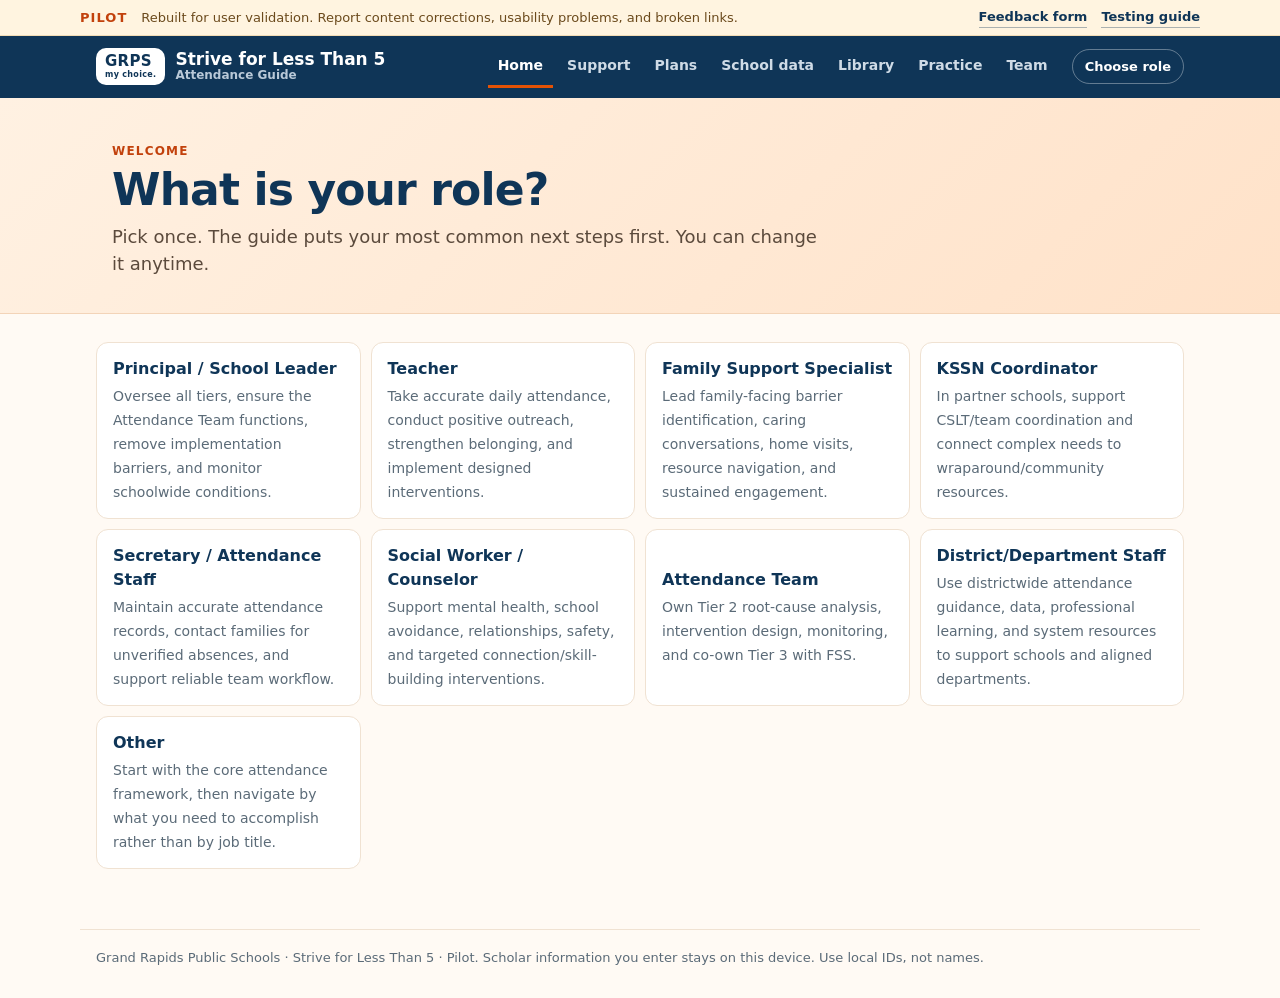
==== commit 313404b4: "Restyle Strive for 5 rebuild with warm GRPS design (Option B) - Navy header with white GRPS mark and" ====
--- a/index.html
+++ b/index.html
@@ -21,7 +21,7 @@
     <nav class="tabs" aria-label="Main">
       <a href="#home" data-tab="home"><span class="ico" aria-hidden="true">⌂</span>Home</a>
       <a href="#support" data-tab="support"><span class="ico" aria-hidden="true">✚</span>Support</a>
-      <a href="#cases" data-tab="cases"><span class="ico" aria-hidden="true">☰</span>Cases <span class="badge" id="dueBadge" hidden></span></a>
+      <a href="#cases" data-tab="cases"><span class="ico" aria-hidden="true">☰</span>Plans <span class="badge" id="dueBadge" hidden></span></a>
       <a href="#data" data-tab="data"><span class="ico" aria-hidden="true">▤</span>School data</a>
       <a href="#library" data-tab="library"><span class="ico" aria-hidden="true">⌕</span>Library</a>
       <a href="#practice" data-tab="practice" class="desk-only"><span class="ico" aria-hidden="true">◎</span>Practice</a>
@@ -36,34 +36,41 @@
 <!-- HOME -->
 <section class="view" id="view-home" aria-labelledby="homeTitle">
   <div id="roleSetup" hidden>
-    <p class="eyebrow">Welcome</p>
+    <div class="page-head"><p class="eyebrow">Welcome</p>
     <h1 id="homeTitle">What is your role?</h1>
-    <p class="lead">Pick once. The guide puts your most common next steps first. You can change it anytime.</p>
+    <p class="lead">Pick once. The guide puts your most common next steps first. You can change it anytime.</p></div>
     <div class="role-grid" id="roleGrid"></div>
   </div>
   <div id="roleHome" hidden>
-    <div class="hello">
-      <div>
-        <p class="eyebrow" id="homeRole"></p>
-        <h1 id="homeHeadline">How do we help every scholar get to school, belong, and succeed?</h1>
-        <p class="lead" id="homeLead"></p>
+    <div class="hero page-head">
+      <div class="hero-in">
+        <div>
+          <p class="eyebrow">Every day counts</p>
+          <h1 id="homeHeadline">Help every scholar miss <em>fewer than 5</em> days.</h1>
+          <p class="lead">Find the reason a scholar is missing school, match the right support, and check that it's working.</p>
+          <div class="row"><a class="btn orange big" href="#support">Support a scholar →</a><span class="muted small" id="homeRole"></span></div>
+        </div>
+        <div class="goal-dots" aria-label="Goal: fewer than five absences">
+          <p>The goal this year</p>
+          <div class="dots" aria-hidden="true"><i></i><i></i><i></i><i></i><i class="o"></i></div>
+          <small>Fewer than five absences. The reason decides the support; the percentage decides how much.</small>
+        </div>
       </div>
-      <div class="goal-card"><h3>Strive for Less Than 5</h3><p>Miss fewer than five days of school. Attendance percentage sets the intensity of support; the root cause decides the support.</p></div>
-    </div>
-    <div class="grid g3 section" id="homeActions"></div>
-    <div class="grid g2">
-      <div class="card"><div class="spread"><h2>Reviews coming up</h2><a class="btn small secondary" href="#cases">All cases</a></div><div id="homeDue"></div></div>
-      <div class="card"><h2>Your first resource</h2><p class="muted" id="homeFirstWhy"></p><button class="btn secondary" id="homeFirstBtn" type="button"></button>
-        <h3 style="margin-top:18px">Common needs</h3><div class="chips" id="homeChips"></div></div>
+    </div>
+    <div class="quick" id="homeActions"></div>
+    <div class="home-more">
+      <div><h2>Reviews coming up</h2><div id="homeDue"></div></div>
+      <div><h2>For your role</h2><p class="muted" id="homeLead"></p><p class="muted small" id="homeFirstWhy"></p><button class="btn secondary" id="homeFirstBtn" type="button"></button>
+        <h3 style="margin-top:20px">Common needs</h3><div class="chips" id="homeChips"></div></div>
     </div>
   </div>
 </section>
 
 <!-- SUPPORT: guided flow -->
 <section class="view" id="view-support" aria-labelledby="supportTitle">
-  <p class="eyebrow">Support a scholar</p>
+  <div class="page-head"><p class="eyebrow">Support a scholar</p>
   <h1 id="supportTitle">Match the support to the reason</h1>
-  <p class="lead">One question at a time. You'll end with a matched plan you can save as a case with 10/20/30-day reviews.</p>
+  <p class="lead">One question at a time. You'll end with a matched plan you can save as a case with 10/20/30-day reviews.</p></div>
   <div class="stepper" id="stepper" role="list"></div>
   <div class="flow">
     <div class="card step-card" id="stepHost" tabindex="-1"></div>
@@ -75,7 +82,7 @@
 <!-- CASES -->
 <section class="view" id="view-cases" aria-labelledby="casesTitle">
   <div id="casesList">
-    <div class="spread"><div><p class="eyebrow">Case tracker</p><h1 id="casesTitle">Active plans and reviews</h1>
+    <div class="spread page-head"><div><p class="eyebrow">Case tracker</p><h1 id="casesTitle">Active plans and reviews</h1>
       <p class="lead">Every active plan, its owner, and its next 10/20/30-day checkpoint. Review delivery, the barrier, and attendance before deciding what's next.</p></div>
       <div class="row no-print"><a class="btn orange" href="#support">+ New case</a></div></div>
     <div class="row no-print" style="margin:4px 0 14px">
@@ -94,9 +101,9 @@
 
 <!-- SCHOOL DATA -->
 <section class="view" id="view-data" aria-labelledby="dataTitle">
-  <p class="eyebrow">School data</p>
+  <div class="page-head"><p class="eyebrow">School data</p>
   <h1 id="dataTitle">See your school's attendance picture</h1>
-  <p class="lead">Upload or paste an attendance export, such as Synergy U-CHRON 027. The file is read only in this browser. Nothing is uploaded or saved.</p>
+  <p class="lead">Upload or paste an attendance export, such as Synergy U-CHRON 027. The file is read only in this browser. Nothing is uploaded or saved.</p></div>
   <div id="dataIntake">
     <div class="drop" id="dropZone">
       <p style="margin:0 0 10px"><strong>Drop a CSV file here</strong> or</p>
@@ -113,9 +120,9 @@
 <!-- LIBRARY (engine-driven search; IDs required by js/engine.js and the QA runner) -->
 <section class="view" id="view-library" aria-labelledby="libTitle">
   <section id="resources">
-  <p class="eyebrow">Resource library</p>
+  <div class="page-head"><p class="eyebrow">Resource library</p>
   <h1 id="libTitle">Describe the situation in everyday words</h1>
-  <p class="lead">Try "scholar misses every Monday," "caregiver says absences are excused," or "no ride after a schedule change." The guide tells you what it understood, what to do now, and what to investigate.</p>
+  <p class="lead">Try "scholar misses every Monday," "caregiver says absences are excused," or "no ride after a schedule change." The guide tells you what it understood, what to do now, and what to investigate.</p></div>
   <div class="card">
     <div class="search-bar">
       <div class="q"><label class="field" for="q">Describe the need</label><input class="input" id="q" type="search" autocomplete="off" placeholder="e.g., scholar has missed 14% and the family's car broke down"></div>
@@ -132,9 +139,9 @@
 
 <!-- PRACTICE -->
 <section class="view" id="view-practice" aria-labelledby="pracTitle">
-  <p class="eyebrow">Practice</p>
+  <div class="page-head"><p class="eyebrow">Practice</p>
   <h1 id="pracTitle">Work through a real-world case</h1>
-  <p class="lead">Make the decision first, then compare with the suggested team response. Cases for your role are marked.</p>
+  <p class="lead">Make the decision first, then compare with the suggested team response. Cases for your role are marked.</p></div>
   <div class="grid g3" id="scenarioCards"></div>
   <div id="scenarioResult" tabindex="-1"></div>
   <div class="card section"><h2>Action or intervention?</h2><p class="muted">An <b>action</b> is something staff did, like a call, letter or referral. An <b>intervention</b> is designed to change the reason for absence, and it is monitored.</p><div class="ref-wrap" id="actionPairs"></div></div>
@@ -142,9 +149,9 @@
 
 <!-- TEAM -->
 <section class="view" id="view-team" aria-labelledby="teamTitle">
-  <p class="eyebrow">Attendance Team &amp; reference</p>
+  <div class="page-head"><p class="eyebrow">Attendance Team &amp; reference</p>
   <h1 id="teamTitle">Run the system, not just the case</h1>
-  <p class="lead">Workflow, tiers, ownership, review decisions, families, and community partners. Open only what you need.</p>
+  <p class="lead">Workflow, tiers, ownership, review decisions, families, and community partners. Open only what you need.</p></div>
   <div class="grid g3 section">
     <a class="action-tile" href="tools/Attendance_Team_Agenda.md" download><span class="ico" aria-hidden="true">🗒</span><strong>Team meeting agenda</strong><span>Decision-focused cycle for each meeting.</span></a>
     <a class="action-tile" href="tools/10_20_30_Day_Review_Template.csv" download><span class="ico" aria-hidden="true">📅</span><strong>10/20/30 review template</strong><span>Spreadsheet for checkpoint reviews.</span></a>
--- a/css/app.css
+++ b/css/app.css
@@ -270,3 +270,71 @@
 @media(max-width:899px){.top{backdrop-filter:none;background:var(--bg)}}
 .tabs a,.brand-name{white-space:nowrap}
 @media(min-width:900px) and (max-width:1180px){.brand-name span{display:none}.tabs a{padding:9px 8px;font-size:13.5px}.tabs .ico{display:none}}
+
+/* ===== Option B: warm & branded (Nov 2026) ===== */
+:root{--bg:#fffaf4;--line:#f0e2d2;--cream:#fff1e2;--peach:#ffe2c9;--shadow:0 10px 30px rgba(195,90,20,.08)}
+body{background:var(--bg);overflow-x:hidden}
+.pilot{background:#fff4e0;color:#6b4a1c;border-bottom:1px solid #f3dcb5}
+.pilot strong{color:#c2410c}.pilot a{color:#0f3557;border-color:rgba(15,53,87,.35)}
+.top{background:var(--navy);border-bottom:0;backdrop-filter:none}
+.brand{color:#fff}.brand-name span{color:#b9c9d8}
+.brand-mark{background:#fff;color:var(--navy)}
+.role-chip{background:transparent;color:#fff;border-color:rgba(255,255,255,.35)}
+@media(min-width:900px){
+  .tabs a{color:#cfdbe6;border-radius:0;padding:9px 10px;border-bottom:3px solid transparent}
+  .tabs a:hover{color:#fff}
+  .tabs a[aria-current="page"]{background:transparent;color:#fff;border-bottom-color:var(--orange)}
+  .tabs .ico{display:none}
+}
+@media(max-width:899px){.top{background:var(--navy)}.tabs{background:#fff}.tabs a{color:var(--muted)}}
+
+/* full-bleed warm page header */
+main{padding-top:0}
+.page-head{background:linear-gradient(135deg,var(--cream),var(--peach));border-bottom:1px solid #f3d4b8;
+  margin:0 calc(50% - 50vw) 28px;padding:44px calc(50vw - 50% + 16px) 36px}
+.page-head .lead{color:#5b4a3c;margin-bottom:0}
+.page-head .eyebrow{color:#c2410c;letter-spacing:.1em}
+h1{font-weight:850}
+h1 em{font-style:normal;color:var(--orange)}
+.spread.page-head{display:flex}
+
+/* home hero */
+.hero{padding-top:56px;padding-bottom:50px}
+.hero-in{display:grid;grid-template-columns:1.35fr 1fr;gap:34px;align-items:center}
+@media(max-width:800px){.hero-in{grid-template-columns:1fr;gap:26px}.hero{padding-top:34px;padding-bottom:34px}}
+.hero h1{font-size:clamp(34px,5.4vw,58px);line-height:1.03;margin:8px 0 14px}
+.hero .lead{font-size:18px;margin-bottom:24px;max-width:500px}
+.btn.big{font-size:17px;padding:15px 24px;border-radius:12px}
+.goal-dots{background:#fff;border-radius:20px;padding:24px;box-shadow:0 10px 30px rgba(195,90,20,.12)}
+.goal-dots p{margin:0 0 12px;font-weight:750;color:var(--navy)}
+.dots{display:flex;gap:10px}.dots i{width:44px;height:44px;border-radius:50%;background:var(--orange)}.dots i.o{background:#fff;border:3px dashed #f0b48c}
+.goal-dots small{display:block;margin-top:12px;color:#7a6656;font-size:14px;line-height:1.45}
+
+/* quick links: gold rule, no boxes */
+.quick{display:grid;grid-template-columns:repeat(3,1fr);gap:28px;margin:6px 0 10px}
+@media(max-width:800px){.quick{grid-template-columns:1fr;gap:0}}
+.quick>a{display:block;padding:14px 0 16px;border-top:3px solid var(--gold);text-decoration:none}
+.quick>a b{display:block;font-size:18px;color:var(--navy)}.quick>a span{color:#6f6358;font-size:15px}
+.quick>a:hover b{color:var(--orange)}
+.quick .also{grid-column:1/-1;margin:4px 0 0;font-size:14px;color:var(--muted)}
+.quick .also a{font-weight:700;color:var(--navy)}
+.home-more{display:grid;grid-template-columns:1fr 1fr;gap:40px;margin-top:34px;padding-top:28px;border-top:1px solid var(--line)}
+@media(max-width:800px){.home-more{grid-template-columns:1fr;gap:28px}}
+.home-more h2{font-size:21px}
+
+/* softer, warmer surfaces */
+.card,.kpi,.case-row,.choice,.role-opt,.rec,.tl,details.drawer,.table-wrap,.drop,.empty,.scenario-result{border-color:var(--line)}
+.card{box-shadow:var(--shadow);border-radius:18px}
+.choice:hover,.role-opt:hover,.case-row:hover{border-color:#f0b48c}
+.stepper button{background:#f6e9da;color:#8a6a4c}
+.stepper button.done{background:#ffe2c9;color:#c2410c}
+.stepper button.now{background:var(--orange);color:#fff}
+.summary-card{background:#fffdf9}
+.btn{border-radius:12px}
+.btn.secondary{border-color:#e9d6c2}
+.chip{border-color:#ecd8c4}
+.table-wrap th,table.data th{background:#fff4e8}
+.callout{background:#fdf6ee;border-color:var(--gold);color:#4a3a28}
+.goal-card{display:none}
+footer.site{border-color:var(--line)}
+.action-tile{border-color:var(--line)}
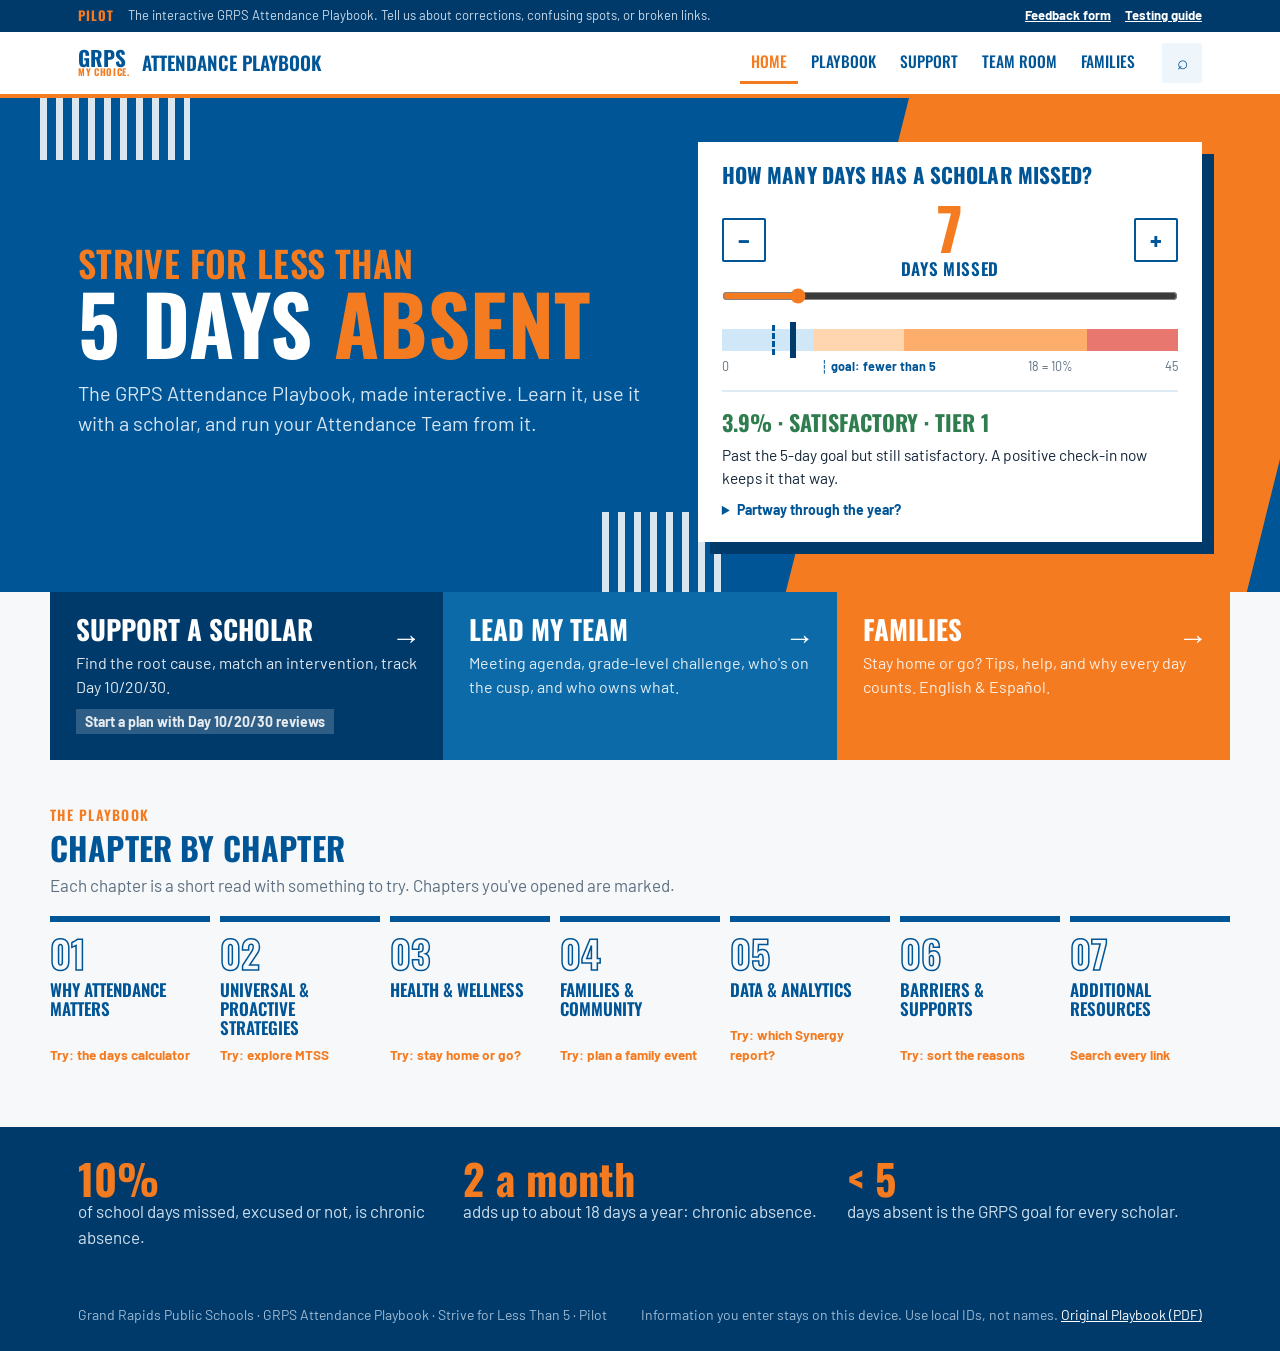
==== commit 4406c64b: "Rebuild as the interactive GRPS Attendance Playbook - Playbook visual identity: GRPS blue/orange, an" ====
--- a/index.html
+++ b/index.html
@@ -3,31 +3,27 @@
 <head>
 <meta charset="utf-8">
 <meta name="viewport" content="width=device-width, initial-scale=1, viewport-fit=cover">
-<title>Strive for Less Than 5 | GRPS</title>
-<meta name="description" content="GRPS Strive for Less Than 5 attendance guide: match support to the reason a scholar is missing school, track 10/20/30-day reviews, and see school attendance patterns.">
+<title>GRPS Attendance Playbook | Strive for Less Than 5</title>
+<meta name="description" content="The GRPS Attendance Playbook, made interactive: learn it chapter by chapter, support a scholar with a matched plan and Day 10/20/30 reviews, run your Attendance Team, and help families.">
 <link rel="icon" href="favicon.png">
+<link rel="preload" href="fonts/oswald-latin-700-normal.woff2" as="font" type="font/woff2" crossorigin>
 <link rel="stylesheet" href="css/app.css">
 </head>
 <body>
 <a class="skip" href="#main">Skip to content</a>
-<div class="pilot no-print" role="note"><strong>PILOT</strong><span>Rebuilt for user validation. Report content corrections, usability problems, and broken links.</span><a href="tools/Pilot_Feedback_Form.csv">Feedback form</a><a href="tools/Pilot_Testing_Guide.md">Testing guide</a></div>
+<div class="pilot no-print" role="note"><strong>PILOT</strong><span>The interactive GRPS Attendance Playbook. Tell us about corrections, confusing spots, or broken links.</span><a href="tools/Pilot_Feedback_Form.csv">Feedback form</a><a href="tools/Pilot_Testing_Guide.md">Testing guide</a></div>
 
 <header class="top">
   <div class="top-in">
-    <a class="brand" href="#home" aria-label="Strive for Less Than 5 home">
-      <span class="brand-mark">GRPS<small>my choice.</small></span>
-      <span class="brand-name">Strive for Less Than 5<span>Attendance Guide</span></span>
-    </a>
+    <a class="brand" href="#home" aria-label="GRPS Attendance Playbook home"><span class="brand-mark">GRPS<small>MY CHOICE.</small></span><span class="brand-name">Attendance Playbook</span></a>
     <nav class="tabs" aria-label="Main">
       <a href="#home" data-tab="home"><span class="ico" aria-hidden="true">⌂</span>Home</a>
-      <a href="#support" data-tab="support"><span class="ico" aria-hidden="true">✚</span>Support</a>
-      <a href="#cases" data-tab="cases"><span class="ico" aria-hidden="true">☰</span>Plans <span class="badge" id="dueBadge" hidden></span></a>
-      <a href="#data" data-tab="data"><span class="ico" aria-hidden="true">▤</span>School data</a>
-      <a href="#library" data-tab="library"><span class="ico" aria-hidden="true">⌕</span>Library</a>
-      <a href="#practice" data-tab="practice" class="desk-only"><span class="ico" aria-hidden="true">◎</span>Practice</a>
-      <a href="#team" data-tab="team" class="desk-only"><span class="ico" aria-hidden="true">✦</span>Team</a>
+      <a href="#ch/1" data-tab="ch"><span class="ico" aria-hidden="true">▤</span>Playbook</a>
+      <a href="#support" data-tab="support"><span class="ico" aria-hidden="true">✚</span>Support <span class="badge" id="dueBadge" hidden></span></a>
+      <a href="#team" data-tab="team"><span class="ico" aria-hidden="true">✦</span>Team Room</a>
+      <a href="#families" data-tab="families"><span class="ico" aria-hidden="true">♥</span>Families</a>
     </nav>
-    <button class="role-chip" id="roleChip" type="button" aria-label="Change your role">Choose role</button>
+    <a class="icon-btn" href="#library" aria-label="Search the Playbook" title="Search">⌕</a>
   </div>
 </header>
 
@@ -35,95 +31,142 @@
 
 <!-- HOME -->
 <section class="view" id="view-home" aria-labelledby="homeTitle">
-  <div id="roleSetup" hidden>
-    <div class="page-head"><p class="eyebrow">Welcome</p>
-    <h1 id="homeTitle">What is your role?</h1>
-    <p class="lead">Pick once. The guide puts your most common next steps first. You can change it anytime.</p></div>
-    <div class="role-grid" id="roleGrid"></div>
-  </div>
-  <div id="roleHome" hidden>
-    <div class="hero page-head">
-      <div class="hero-in">
-        <div>
-          <p class="eyebrow">Every day counts</p>
-          <h1 id="homeHeadline">Help every scholar miss <em>fewer than 5</em> days.</h1>
-          <p class="lead">Find the reason a scholar is missing school, match the right support, and check that it's working.</p>
-          <div class="row"><a class="btn orange big" href="#support">Support a scholar →</a><span class="muted small" id="homeRole"></span></div>
-        </div>
-        <div class="goal-dots" aria-label="Goal: fewer than five absences">
-          <p>The goal this year</p>
-          <div class="dots" aria-hidden="true"><i></i><i></i><i></i><i></i><i class="o"></i></div>
-          <small>Fewer than five absences. The reason decides the support; the percentage decides how much.</small>
-        </div>
+  <div class="hero">
+    <div class="st1 stripes"></div><div class="st2 stripes"></div>
+    <div class="wrap">
+      <div>
+        <h1 id="homeTitle"><small>Strive for less than</small>5 days <em>absent</em></h1>
+        <p class="lead">The GRPS Attendance Playbook, made interactive. Learn it, use it with a scholar, and run your Attendance Team from it.</p>
+      </div>
+      <div class="counter" id="counter">
+        <h2>How many days has a scholar missed?</h2>
+        <div class="ctl"><button class="step" type="button" data-cstep="-1" aria-label="One fewer day">−</button><div class="num" aria-live="polite"><b id="cNum">7</b><span id="cUnit">days missed</span></div><button class="step" type="button" data-cstep="1" aria-label="One more day">+</button></div>
+        <input type="range" id="cRange" min="0" max="45" value="7" aria-label="Days missed">
+        <div class="track" id="cTrack" aria-hidden="true"></div>
+        <div class="track-lab" id="cLab"></div>
+        <div class="res" id="cRes" aria-live="polite"></div>
+        <details><summary>Partway through the year?</summary><div class="enr"><label for="cEnr">School days so far</label><input class="input" id="cEnr" type="number" min="1" max="200" value="180"></div><p class="hint">Use the days the scholar has been enrolled. 180 = a full school year.</p></details>
       </div>
     </div>
-    <div class="quick" id="homeActions"></div>
-    <div class="home-more">
-      <div><h2>Reviews coming up</h2><div id="homeDue"></div></div>
-      <div><h2>For your role</h2><p class="muted" id="homeLead"></p><p class="muted small" id="homeFirstWhy"></p><button class="btn secondary" id="homeFirstBtn" type="button"></button>
-        <h3 style="margin-top:20px">Common needs</h3><div class="chips" id="homeChips"></div></div>
-    </div>
+  </div>
+  <div class="wrap" style="padding:0"><div class="doors">
+    <a class="door" href="#support"><b>Support a scholar</b><span>Find the root cause, match an intervention, track Day 10/20/30.</span><span class="cnt" id="doorPlans"></span></a>
+    <a class="door" href="#team"><b>Lead my team</b><span>Meeting agenda, grade-level challenge, who's on the cusp, and who owns what.</span></a>
+    <a class="door" href="#families"><b>Families</b><span>Stay home or go? Tips, help, and why every day counts. English &amp; Español.</span></a>
+  </div></div>
+  <div class="wrap home-ch">
+    <p class="eyebrow">The Playbook</p>
+    <h2>Chapter by chapter</h2>
+    <p class="muted">Each chapter is a short read with something to try. Chapters you've opened are marked.</p>
+    <div class="spine" id="spine"></div>
+  </div>
+  <div class="home-strip"><div class="wrap">
+    <div><b>10%</b><span>of school days missed, excused or not, is chronic absence.</span></div>
+    <div><b>2 a month</b><span>adds up to about 18 days a year: chronic absence.</span></div>
+    <div><b>&lt; 5</b><span>days absent is the GRPS goal for every scholar.</span></div>
+  </div></div>
+</section>
+
+<!-- CHAPTER -->
+<section class="view" id="view-ch" aria-label="Playbook chapter">
+  <div class="band" id="chBand"></div>
+  <div class="wrap"><nav class="ch-nav" id="chNav" aria-label="Chapters"></nav>
+    <div class="ch-layout"><nav class="toc" id="chToc" aria-label="In this chapter"></nav><div id="chBody"></div></div>
   </div>
 </section>
 
 <!-- SUPPORT: guided flow -->
 <section class="view" id="view-support" aria-labelledby="supportTitle">
-  <div class="page-head"><p class="eyebrow">Support a scholar</p>
-  <h1 id="supportTitle">Match the support to the reason</h1>
-  <p class="lead">One question at a time. You'll end with a matched plan you can save as a case with 10/20/30-day reviews.</p></div>
-  <div class="stepper" id="stepper" role="list"></div>
-  <div class="flow">
-    <div class="card step-card" id="stepHost" tabindex="-1"></div>
-    <aside class="card summary-card" aria-label="Plan so far"><h3>So far</h3><dl id="flowSummary"></dl>
-      <p class="hint" style="margin-top:14px">Use a local ID or initials. Do not enter scholar names or other identifying details.</p></aside>
+  <div class="band"><div class="stripes"></div><div class="wrap"><p class="eyebrow">Support a scholar</p><h1 id="supportTitle">Match the support to the reason</h1><p class="lead">One step at a time, ending in a matched plan you can save with Day 10/20/30 reviews.</p></div></div>
+  <div class="wrap page">
+    <nav class="sub-tabs"><a href="#support" aria-current="page">Guided support</a><a href="#cases">My plans</a><a href="#practice">Practice cases</a></nav>
+    <div class="stepper" id="stepper" role="list"></div>
+    <div class="flow">
+      <div class="step-card" id="stepHost" tabindex="-1"></div>
+      <aside class="summary-card" aria-label="Plan so far"><h3>So far</h3><dl id="flowSummary"></dl><p class="hint" style="margin-top:14px">Use a local ID or initials. Never enter scholar names.</p></aside>
+    </div>
   </div>
 </section>
 
-<!-- CASES -->
+<!-- PLANS (cases) -->
 <section class="view" id="view-cases" aria-labelledby="casesTitle">
-  <div id="casesList">
-    <div class="spread page-head"><div><p class="eyebrow">Case tracker</p><h1 id="casesTitle">Active plans and reviews</h1>
-      <p class="lead">Every active plan, its owner, and its next 10/20/30-day checkpoint. Review delivery, the barrier, and attendance before deciding what's next.</p></div>
-      <div class="row no-print"><a class="btn orange" href="#support">+ New case</a></div></div>
-    <div class="row no-print" style="margin:4px 0 14px">
-      <select class="input" id="caseFilter" style="max-width:220px" aria-label="Show cases"><option value="active">Active cases</option><option value="due">Due or overdue</option><option value="closed">Closed cases</option><option value="all">All cases</option></select>
-      <input class="input" id="caseSearch" style="max-width:260px" placeholder="Search ID, need, owner" aria-label="Search cases">
+  <div class="band"><div class="stripes"></div><div class="wrap"><p class="eyebrow">Support a scholar</p><h1 id="casesTitle">My plans &amp; reviews</h1><p class="lead">Every active plan and its next Day 10/20/30 checkpoint. Saved on this device only.</p></div></div>
+  <div class="wrap page">
+    <nav class="sub-tabs"><a href="#support">Guided support</a><a href="#cases" aria-current="page">My plans</a><a href="#practice">Practice cases</a></nav>
+    <div id="casesList">
+      <div class="row no-print" style="margin:0 0 14px">
+        <select class="input" id="caseFilter" style="max-width:220px" aria-label="Show plans"><option value="active">Active plans</option><option value="due">Due or overdue</option><option value="closed">Closed plans</option><option value="all">All plans</option></select>
+        <input class="input" id="caseSearch" style="max-width:260px" placeholder="Search ID, need, owner" aria-label="Search plans">
+        <a class="btn orange" href="#support" style="margin-left:auto">+ New plan</a>
+      </div>
+      <div id="caseRows"></div>
+      <details class="drawer no-print" style="margin-top:22px"><summary>Move plans to another device</summary><div>
+        <p class="muted small">Plans are saved only in this browser. Export a file and import it on another device. Exports contain only what you entered (local IDs, not names).</p>
+        <div class="row"><button class="btn secondary small" id="exportJson" type="button">Export plans (file)</button><button class="btn secondary small" id="exportCsv" type="button">Export spreadsheet (CSV)</button>
+        <label class="btn secondary small" for="importJson">Import plans</label><input id="importJson" type="file" accept=".json,application/json" class="sr"></div>
+      </div></details>
     </div>
-    <div class="grid" id="caseRows"></div>
-    <details class="drawer no-print" style="margin-top:22px"><summary>Move cases to another device</summary><div>
-      <p class="muted small">Cases are saved only in this browser on this device. To move them, export a file and import it on the other device. Exports contain only what you entered (local IDs, not names).</p>
-      <div class="row"><button class="btn secondary small" id="exportJson" type="button">Export cases (file)</button><button class="btn secondary small" id="exportCsv" type="button">Export spreadsheet (CSV)</button>
-      <label class="btn secondary small" for="importJson">Import cases</label><input id="importJson" type="file" accept=".json,application/json" class="sr"></div>
-    </div></details>
+    <div id="caseDetail" hidden></div>
   </div>
-  <div id="caseDetail" hidden></div>
 </section>
 
-<!-- SCHOOL DATA -->
-<section class="view" id="view-data" aria-labelledby="dataTitle">
-  <div class="page-head"><p class="eyebrow">School data</p>
-  <h1 id="dataTitle">See your school's attendance picture</h1>
-  <p class="lead">Upload or paste an attendance export, such as Synergy U-CHRON 027. The file is read only in this browser. Nothing is uploaded or saved.</p></div>
-  <div id="dataIntake">
-    <div class="drop" id="dropZone">
-      <p style="margin:0 0 10px"><strong>Drop a CSV file here</strong> or</p>
-      <div class="row" style="justify-content:center"><label class="btn" for="csvFile">Choose a file</label><input id="csvFile" type="file" accept=".csv,text/csv,.txt" class="sr">
-      <button class="btn secondary" id="pasteToggle" type="button">Paste data</button><button class="btn ghost" id="sampleData" type="button">Try with sample data</button></div>
-      <p class="hint">Needs one row per scholar with either an absence %, an attendance %, or days absent and days enrolled. A local ID and grade are helpful.</p>
-    </div>
-    <div id="pasteBox" hidden style="margin-top:12px"><label class="field" for="pasteArea">Paste rows (with a header row)</label><textarea class="input" id="pasteArea" rows="6" placeholder="ID,Grade,Days Absent,Days Enrolled"></textarea><button class="btn" id="pasteGo" type="button" style="margin-top:8px">Use pasted data</button></div>
+<!-- PRACTICE -->
+<section class="view" id="view-practice" aria-labelledby="pracTitle">
+  <div class="band"><div class="stripes"></div><div class="wrap"><p class="eyebrow">Support a scholar</p><h1 id="pracTitle">Practice cases</h1><p class="lead">Make the call, then compare with the suggested team response.</p></div></div>
+  <div class="wrap page">
+    <nav class="sub-tabs"><a href="#support">Guided support</a><a href="#cases">My plans</a><a href="#practice" aria-current="page">Practice cases</a></nav>
+    <div id="scenarioCards" style="border-top:2px solid var(--line)"></div>
+    <div id="scenarioResult" tabindex="-1"></div>
+    <div class="section"><h2>Action or intervention?</h2><p class="muted">An <b>action</b> is something staff did, like a call, letter or referral. An <b>intervention</b> is designed to change the reason for absence, and it is monitored.</p><div class="tbl" id="actionPairs"></div></div>
   </div>
-  <div id="dataMap" hidden></div>
-  <div id="dataDash" hidden></div>
 </section>
 
-<!-- LIBRARY (engine-driven search; IDs required by js/engine.js and the QA runner) -->
+<!-- TEAM ROOM -->
+<section class="view" id="view-team" aria-labelledby="teamTitle">
+  <div class="room"><div class="wrap">
+    <div>
+      <p class="eyebrow">Attendance Team meeting</p><h1 id="teamTitle" style="font-size:38px">Team Room</h1>
+      <div class="timer" id="agTime" aria-live="off"></div>
+      <div class="row" style="margin-top:12px"><button class="btn orange small" id="agGo" type="button">Start</button><button class="btn secondary small" id="agNext" type="button">Next item</button><button class="btn secondary small" id="agReset" type="button">Reset</button></div>
+      <div class="agenda" id="agList"></div>
+      <p class="hint" style="margin-top:10px">Agenda from the Strive for 5 Attendance Toolkit (Attendance Works). <a href="https://docs.google.com/document/d/1Lj5PQn7NOtlNpvXPDNYD_FQ0jGoF0FGdbzVRx7MP4pA/edit" target="_blank" rel="noopener" style="color:#fff">Blank agenda ↗</a></p>
+    </div>
+    <div>
+      <p class="eyebrow">Strive for 5 grade-level challenge</p><h2>Who's leading this month?</h2>
+      <div id="chal"></div>
+      <div class="cusp" style="margin-top:26px"><p class="eyebrow">Plan reviews due this week</p><div id="teamDue"></div></div>
+    </div>
+  </div></div>
+  <div class="wrap page">
+    <p class="eyebrow">School data</p><h2>Load your attendance export</h2>
+    <p class="muted">Synergy U-CHRON 027 works best. The file is read only in this browser. Nothing is uploaded or saved.</p>
+    <div id="dataIntake">
+      <div class="drop" id="dropZone">
+        <p style="margin:0 0 10px"><strong>Drop a CSV file here</strong> or</p>
+        <div class="row" style="justify-content:center"><label class="btn" for="csvFile">Choose a file</label><input id="csvFile" type="file" accept=".csv,text/csv,.txt" class="sr">
+        <button class="btn secondary" id="pasteToggle" type="button">Paste data</button><button class="btn ghost" id="sampleData" type="button">Try sample data</button></div>
+        <p class="hint">One row per scholar with an absence %, an attendance %, or days absent and days enrolled. A local ID and grade help.</p>
+      </div>
+      <div id="pasteBox" hidden style="margin-top:12px"><label class="field" for="pasteArea">Paste rows (with a header row)</label><textarea class="input" id="pasteArea" rows="6" placeholder="ID,Grade,Days Absent,Days Enrolled"></textarea><button class="btn" id="pasteGo" type="button" style="margin-top:8px">Use pasted data</button></div>
+    </div>
+    <div id="dataMap" hidden></div>
+    <div id="dataDash" hidden></div>
+
+    <div class="section"><p class="eyebrow">GRPS Attendance Support &amp; Escalation Framework · April 2026</p><h2>Who owns what, by tier</h2><div class="esc" id="escBox"></div>
+      <div class="readmore"><a href="https://drive.google.com/file/d/1F-wNamt2IWeF1FkubeOC7-vZ2T1Elltc/view" target="_blank" rel="noopener">Framework one-sheet</a><a href="#ch/6/team">Building an effective team (Playbook p. 34)</a></div></div>
+    <div class="section"><p class="eyebrow">Ready to use</p><h2>Scripts, letters &amp; handouts</h2>
+      <div class="readmore"><a href="https://drive.google.com/file/d/10csNmw6Jk6imqUhQyjwgJI5HV5RpfySD/view" target="_blank" rel="noopener">Phone call scripts</a><a href="https://drive.google.com/file/d/1ovJDrZJnd7O3kUrF7DcY9JrxiYoI54Gs/view" target="_blank" rel="noopener">Robocall script</a><a href="https://drive.google.com/file/d/1oChZkNGgm8356GYjHxZ44ZB22RiEEtVT/view" target="_blank" rel="noopener">Script for Tier II</a><a href="https://drive.google.com/file/d/1J2AaSOxpfirDoZHMWPt1J784af0fr3HY/view" target="_blank" rel="noopener">"Over 10 days or 5 in a row" letter</a><a href="https://drive.google.com/drive/folders/1oGadjP_ptnrLB5fbD7iIqitSX1Xfq1Ar" target="_blank" rel="noopener">GRPS break letters</a><a href="https://www.attendanceworks.org/resources/student-attendance-success-plans/" target="_blank" rel="noopener">Scholar success plans</a><a href="https://drive.google.com/file/d/1YjBbAqap5u7RN-4EayWhiVp9rwKQczzn/view" target="_blank" rel="noopener">K–5 tips handout</a><a href="https://drive.google.com/file/d/12YPW9UZ1AJrDj-0idnBp1cgqZRyikPTh/view" target="_blank" rel="noopener">6–12 tips handout</a><a href="tools/10_20_30_Day_Review_Template.csv">10/20/30 review template</a><a href="https://www.attendanceworks.org/resources/self-assessment/" target="_blank" rel="noopener">Self-assessments</a></div></div>
+  </div>
+</section>
+
+<!-- FAMILIES -->
+<section class="view" id="view-families" aria-label="For families"><div id="famBox"></div></section>
+
+<!-- SEARCH (engine-driven; IDs required by js/engine.js and the QA runner) -->
 <section class="view" id="view-library" aria-labelledby="libTitle">
+  <div class="band"><div class="stripes"></div><div class="wrap"><p class="eyebrow">Search</p><h1 id="libTitle">Describe the situation</h1><p class="lead">Try "misses every Monday," "caregiver says absences are excused," or "no ride after a schedule change." You'll get what the guide understood, what to do now, and what to look into.</p></div></div>
+  <div class="wrap page">
   <section id="resources">
-  <div class="page-head"><p class="eyebrow">Resource library</p>
-  <h1 id="libTitle">Describe the situation in everyday words</h1>
-  <p class="lead">Try "scholar misses every Monday," "caregiver says absences are excused," or "no ride after a schedule change." The guide tells you what it understood, what to do now, and what to investigate.</p></div>
-  <div class="card">
     <div class="search-bar">
       <div class="q"><label class="field" for="q">Describe the need</label><input class="input" id="q" type="search" autocomplete="off" placeholder="e.g., scholar has missed 14% and the family's car broke down"></div>
       <div><label class="field" for="topic">Topic</label><select class="input" id="topic"><option value="">All topics</option></select></div>
@@ -131,72 +174,21 @@
       <button class="btn secondary" id="reset" type="button">Clear</button>
     </div>
     <div class="chips" id="libChips" aria-label="Common needs"></div>
+    <div id="pbHits"></div>
+    <div id="meta" aria-live="polite"></div>
+    <div id="resourceGrid"></div>
+  </section>
   </div>
-  <div id="meta" aria-live="polite"></div>
-  <div id="resourceGrid"></div>
-  </section>
-</section>
-
-<!-- PRACTICE -->
-<section class="view" id="view-practice" aria-labelledby="pracTitle">
-  <div class="page-head"><p class="eyebrow">Practice</p>
-  <h1 id="pracTitle">Work through a real-world case</h1>
-  <p class="lead">Make the decision first, then compare with the suggested team response. Cases for your role are marked.</p></div>
-  <div class="grid g3" id="scenarioCards"></div>
-  <div id="scenarioResult" tabindex="-1"></div>
-  <div class="card section"><h2>Action or intervention?</h2><p class="muted">An <b>action</b> is something staff did, like a call, letter or referral. An <b>intervention</b> is designed to change the reason for absence, and it is monitored.</p><div class="ref-wrap" id="actionPairs"></div></div>
-</section>
-
-<!-- TEAM -->
-<section class="view" id="view-team" aria-labelledby="teamTitle">
-  <div class="page-head"><p class="eyebrow">Attendance Team &amp; reference</p>
-  <h1 id="teamTitle">Run the system, not just the case</h1>
-  <p class="lead">Workflow, tiers, ownership, review decisions, families, and community partners. Open only what you need.</p></div>
-  <div class="grid g3 section">
-    <a class="action-tile" href="tools/Attendance_Team_Agenda.md" download><span class="ico" aria-hidden="true">🗒</span><strong>Team meeting agenda</strong><span>Decision-focused cycle for each meeting.</span></a>
-    <a class="action-tile" href="tools/10_20_30_Day_Review_Template.csv" download><span class="ico" aria-hidden="true">📅</span><strong>10/20/30 review template</strong><span>Spreadsheet for checkpoint reviews.</span></a>
-    <a class="action-tile" href="Strive_for_Less_Than_5_Playbook.pdf" target="_blank" rel="noopener"><span class="ico" aria-hidden="true">📘</span><strong>The Playbook</strong><span>March 2026 Strive for Less Than 5 Playbook (PDF).</span></a>
-  </div>
-  <details class="drawer" open><summary>GRPS attendance workflow</summary><div>
-    <div class="flow-strip"><div><b>1. Identify</b>Who needs support?</div><div><b>2. Understand</b>Why are they absent?</div><div><b>3. Match</b>What addresses the reason?</div><div><b>4. Act</b>Who will implement?</div><div><b>5. Review</b>Is it working?</div></div>
-  </div></details>
-  <details class="drawer"><summary>Tiers and ownership</summary><div class="ref-wrap"><table class="ref"><thead><tr><th>Level</th><th>Absence</th><th>Primary ownership</th><th>Monitoring</th></tr></thead><tbody>
-    <tr><td><span class="tier t1">Tier 1</span></td><td>0–9%</td><td>All staff; Attendance Team monitors</td><td>Regular team review</td></tr>
-    <tr><td><span class="tier t2">Tier 2</span></td><td>10–19%</td><td>Building Attendance Team</td><td>Monthly + 10/20/30-day checkpoints for active plans</td></tr>
-    <tr><td><span class="tier t3">Tier 3</span></td><td>20%+</td><td>FSS + Attendance Team</td><td>Frequent review; active plans at least every 10 school days</td></tr></tbody></table></div></details>
-  <details class="drawer"><summary>Root causes of absence</summary><div class="grid g2" id="rootRef"></div></details>
-  <details class="drawer"><summary>Is the intervention working? (10/20/30-day decisions)</summary><div>
-    <p>At each checkpoint for an active Tier 2 or Tier 3 plan, review three things: <b>Was the intervention delivered? Did the barrier improve? Is attendance improving?</b></p>
-    <div class="grid g2" id="decisionRef"></div>
-    <div class="callout orange">Attendance percentage informs the level of support. The identified root cause determines the intervention. A phone call, letter, or referral alone is not an intervention.</div></div></details>
-  <details class="drawer"><summary>Families &amp; caregivers</summary><div>
-    <div class="grid g3"><div><h3>Why every day matters</h3><p class="muted">Regular attendance keeps scholars connected to learning, trusted adults, friends, activities, and support.</p></div><div><h3>Something is getting in the way</h3><p class="muted">Tell the school what makes attendance hard: transportation, health, housing, anxiety, routines, peer concerns. These can be solved together.</p></div><div><h3>Find community support</h3><p class="muted"><a href="https://www.findhelp.org/" target="_blank" rel="noopener">Search Findhelp ↗</a></p></div></div></div></details>
-  <details class="drawer"><summary>Community partners: match the partner to the barrier</summary><div class="ref-wrap">
-    <p class="muted">Partners help deliver or coordinate an intervention. The partner is not the intervention.</p>
-    <table class="ref"><thead><tr><th>Need / root cause</th><th>Potential partners</th><th>What the intervention might change</th></tr></thead><tbody>
-    <tr><td>Health / dental</td><td>School health staff, school-based health center, Cherry Health, local pediatrician/clinic</td><td>Access to care, appropriate health plan, timely return to school</td></tr>
-    <tr><td>Anxiety / behavioral health</td><td>Behavioral health clinicians, counselor/social worker, Cherry Health</td><td>Avoidance, coping/re-entry supports, access to treatment</td></tr>
-    <tr><td>Transportation / basic needs</td><td>FSS, KSSN where available, parents/caregivers, community resources, city government</td><td>Reliable transportation, stabilized basic need, backup plan</td></tr>
-    <tr><td>Belonging / disengagement</td><td>Mentoring programs, Boys &amp; Girls Club, Parks &amp; Recreation, AmeriCorps programs, caring adults</td><td>Connection, engagement, trusted-adult relationship</td></tr>
-    <tr><td>Academic / credit barriers</td><td>Teachers, counselors, academic supports, tutoring/extended learning</td><td>Access to learning, manageable recovery plan, course/credit progress</td></tr>
-    <tr><td>Family routines / caregiving</td><td>Parents/caregivers, FSS, KSSN where available, community supports</td><td>Morning/evening routines, backup caregiving, family problem-solving</td></tr></tbody></table>
-    <div class="callout"><b>Warm handoff check.</b> Before calling it an intervention: What barrier are we addressing? What will change it? Who is helping deliver it? Who at GRPS owns follow-through? What will we check at 10, 20, and 30 days?</div></div></details>
-  <details class="drawer"><summary>Downloads and pilot tools</summary><div class="row">
-    <a class="btn secondary small" href="tools/Caring_Conversation_Guide.md" download>Caring conversation guide</a>
-    <a class="btn secondary small" href="tools/Root_Cause_Interview_Guide.md" download>Root-cause interview guide</a>
-    <a class="btn secondary small" href="tools/Attendance_Plan_Template.csv" download>Attendance plan template</a>
-    <a class="btn secondary small" href="tools/Action_vs_Intervention_Quick_Reference.html" target="_blank" rel="noopener">Action vs. intervention</a>
-    <a class="btn secondary small" href="attendance_qa_v2.html">QA regression runner</a></div></details>
 </section>
 
 </main>
 
-<!-- Resource detail (engine) -->
 <div id="detail" role="dialog" aria-modal="true" aria-labelledby="detailTitle"><div class="detail-panel"><div class="spread"><div><span class="tag" id="detailTopic"></span><h2 id="detailTitle" style="margin-top:8px"></h2></div><button class="btn secondary small" id="closeDetail" type="button">Close</button></div><div id="detailBody"></div></div></div>
 <div class="toast" id="toast" role="status" aria-live="polite"></div>
-<footer class="site">Grand Rapids Public Schools · Strive for Less Than 5 · Pilot. Scholar information you enter stays on this device. Use local IDs, not names.</footer>
+<footer class="site"><div class="wrap"><span>Grand Rapids Public Schools · GRPS Attendance Playbook · Strive for Less Than 5 · Pilot</span><span>Information you enter stays on this device. Use local IDs, not names. <a href="Strive_for_Less_Than_5_Playbook.pdf" target="_blank" rel="noopener">Original Playbook (PDF)</a></span></div></footer>
 
 <script src="js/engine.js"></script>
+<script src="js/playbook.js"></script>
 <script src="js/app.js"></script>
 </body>
 </html>
--- a/css/app.css
+++ b/css/app.css
@@ -1,340 +1,500 @@
-/* Strive for Less Than 5 — rebuilt pilot (Nov 2026) */
+/* GRPS Attendance Playbook — interactive edition (Nov 2026)
+   Visual language from the GRPS Attendance Playbook: GRPS blue, orange, angled panels, white stripes, condensed caps. */
+@font-face{font-family:Oswald;font-weight:500;font-display:swap;src:url(../fonts/oswald-latin-500-normal.woff2) format("woff2")}
+@font-face{font-family:Oswald;font-weight:600;font-display:swap;src:url(../fonts/oswald-latin-600-normal.woff2) format("woff2")}
+@font-face{font-family:Oswald;font-weight:700;font-display:swap;src:url(../fonts/oswald-latin-700-normal.woff2) format("woff2")}
+@font-face{font-family:Barlow;font-weight:400;font-display:swap;src:url(../fonts/barlow-latin-400-normal.woff2) format("woff2")}
+@font-face{font-family:Barlow;font-weight:600;font-display:swap;src:url(../fonts/barlow-latin-600-normal.woff2) format("woff2")}
+@font-face{font-family:Barlow;font-weight:700;font-display:swap;src:url(../fonts/barlow-latin-700-normal.woff2) format("woff2")}
 :root{
-  --navy:#0f3557;--blue:#0067a6;--orange:#e35205;--orange-soft:#fff1e8;--gold:#f2b705;
-  --ink:#1d2b36;--muted:#5b6b78;--line:#e6e0d6;--bg:#faf7f2;--card:#fff;
-  --t1:#2f7d4f;--t1-bg:#e9f5ee;--t2:#a35a00;--t2-bg:#fff4e0;--t3:#b3261e;--t3-bg:#fdeceb;
-  --radius:14px;--shadow:0 6px 22px rgba(15,53,87,.07);
-  font-family:system-ui,-apple-system,"Segoe UI",Roboto,Arial,sans-serif;color:var(--ink);background:var(--bg)
+  --blue:#005596;--deep:#003a6b;--mid:#0d6aa8;--sky:#4fa3dc;--ice:#dcebf6;--ice2:#eef5fb;
+  --orange:#f47b20;--orange-d:#c85a0c;--peach:#fff2e7;--ink:#14263a;--muted:#5d6f80;--line:#d9e3ec;--paper:#f6f8fa;
+  --t1:#2f7d4f;--t1-bg:#e6f3ec;--t2:#b85a00;--t2-bg:#fff0de;--t3:#b3261e;--t3-bg:#fbe6e4;
+  --navy:var(--deep);--gold:var(--orange);--bg:var(--paper);
+  --head:Oswald,"Arial Narrow",Arial,sans-serif;
 }
 *{box-sizing:border-box}
 html{scroll-behavior:smooth}
-body{margin:0;line-height:1.5;font-size:16px;padding-bottom:84px}
+body{margin:0;font-family:Barlow,system-ui,-apple-system,"Segoe UI",Roboto,Arial,sans-serif;color:var(--ink);background:var(--paper);font-size:17px;line-height:1.5;padding-bottom:76px;overflow-x:hidden}
 @media(min-width:900px){body{padding-bottom:0}}
 a{color:var(--blue)}
 button,input,select,textarea{font:inherit}
 button{cursor:pointer}
-:focus-visible{outline:3px solid var(--gold);outline-offset:2px}
-.skip{position:absolute;left:-999px}.skip:focus{left:12px;top:12px;z-index:200;background:#fff;padding:8px 12px;border-radius:8px}
+:focus-visible{outline:3px solid var(--orange);outline-offset:2px}
+.skip{position:absolute;left:-999px}.skip:focus{left:12px;top:12px;z-index:200;background:#fff;padding:8px 12px}
 .sr{position:absolute;width:1px;height:1px;overflow:hidden;clip:rect(0 0 0 0)}
-
-/* pilot strip */
-.pilot{display:flex;flex-wrap:wrap;gap:8px 14px;align-items:center;background:var(--navy);color:#dfe8f0;padding:7px max(16px,calc((100% - 1120px)/2));font-size:13px}
-.pilot strong{color:var(--gold);letter-spacing:.08em}
-.pilot span{flex:1;min-width:220px}
-.pilot a{color:#fff;font-weight:700;text-decoration:none;border-bottom:1px solid rgba(255,255,255,.5)}
-
-/* header */
-.top{position:sticky;top:0;z-index:50;background:rgba(250,247,242,.96);backdrop-filter:blur(6px);border-bottom:1px solid var(--line)}
-.top-in{max-width:1120px;margin:auto;display:flex;align-items:center;gap:14px;padding:10px 16px}
-.brand{display:flex;align-items:center;gap:10px;text-decoration:none;color:var(--navy);margin-right:auto}
-.brand-mark{background:var(--navy);color:#fff;font-weight:900;border-radius:10px;padding:6px 9px;font-size:15px;letter-spacing:.02em;line-height:1}
-.brand-mark small{display:block;font-size:8px;font-weight:600;letter-spacing:.04em;text-align:center;margin-top:2px}
-.brand-name{font-weight:850;font-size:17px;line-height:1.15}
-.brand-name span{display:block;font-size:12px;font-weight:600;color:var(--muted)}
-.role-chip{border:1px solid var(--line);background:#fff;border-radius:999px;padding:7px 12px;font-size:13px;font-weight:700;color:var(--navy);max-width:46vw;white-space:nowrap;overflow:hidden;text-overflow:ellipsis}
-.tabs{display:flex;gap:4px}
-.tabs a{display:flex;align-items:center;gap:6px;text-decoration:none;color:var(--muted);font-weight:700;font-size:14px;padding:9px 11px;border-radius:10px}
-.tabs a[aria-current="page"]{background:var(--navy);color:#fff}
-.tabs a:hover{color:var(--navy)}
-.tabs a[aria-current="page"]:hover{color:#fff}
-.tabs .ico{font-size:16px;line-height:1}
-.badge{background:var(--orange);color:#fff;border-radius:999px;font-size:11px;padding:1px 6px;font-weight:800}
+.os,h1,h2,h3,.eyebrow{font-family:var(--head)}
+h1,h2,h3{text-transform:uppercase;letter-spacing:.005em;color:var(--blue);margin:0 0 8px;line-height:1.05}
+h1{font-size:clamp(34px,5vw,56px);font-weight:700}
+h2{font-size:clamp(24px,3vw,32px);font-weight:700}
+h3{font-size:20px;font-weight:600}
+h4{margin:0 0 4px;color:var(--blue)}
+p{margin:0 0 12px}
+.eyebrow{font-size:14px;font-weight:600;letter-spacing:.09em;color:var(--orange);text-transform:uppercase;margin:0 0 6px}
+.lead{font-size:19px;color:var(--muted);max-width:760px}
+.muted{color:var(--muted)}.small{font-size:14px}
+.stripes{background:repeating-linear-gradient(90deg,rgba(255,255,255,.85) 0 7px,transparent 7px 16px);pointer-events:none}
+.wrap{max-width:1180px;margin:0 auto;padding:0 28px}
+@media(max-width:700px){.wrap{padding:0 18px}}
+.row{display:flex;gap:10px;flex-wrap:wrap;align-items:center}
+.spread{display:flex;gap:12px;justify-content:space-between;align-items:flex-start;flex-wrap:wrap}
+.grid{display:grid;gap:14px}.g2{grid-template-columns:repeat(auto-fit,minmax(280px,1fr))}.g3{grid-template-columns:repeat(auto-fit,minmax(230px,1fr))}.g4{grid-template-columns:repeat(auto-fit,minmax(180px,1fr))}
+.section{margin:34px 0}
+
+/* pilot strip + header */
+.pilot{display:flex;flex-wrap:wrap;gap:6px 14px;align-items:center;background:var(--deep);color:#c9dbea;padding:6px max(18px,calc((100% - 1180px)/2 + 28px));font-size:13px}
+.pilot strong{color:var(--orange);font-family:var(--head);letter-spacing:.08em}
+.pilot span{flex:1;min-width:200px}.pilot a{color:#fff;font-weight:700}
+.top{position:sticky;top:0;z-index:50;background:#fff;border-bottom:4px solid var(--orange)}
+.top-in{max-width:1180px;margin:auto;display:flex;align-items:center;gap:16px;padding:10px 28px}
+@media(max-width:700px){.top-in{padding:9px 16px}}
+.brand{display:flex;align-items:center;gap:12px;text-decoration:none;margin-right:auto}
+.brand-mark{font-family:var(--head);font-weight:700;color:var(--blue);font-size:21px;line-height:.95}
+.brand-mark small{display:block;font-size:9.5px;color:var(--orange);letter-spacing:.07em}
+.brand-name{font-family:var(--head);font-weight:600;color:var(--blue);font-size:19px;text-transform:uppercase;white-space:nowrap}
+.tabs{display:flex;gap:2px}
+.tabs a{display:flex;align-items:center;gap:6px;text-decoration:none;color:var(--blue);font-family:var(--head);font-weight:500;text-transform:uppercase;font-size:15.5px;padding:8px 11px;white-space:nowrap;border-bottom:3px solid transparent}
+.tabs a[aria-current="page"]{color:var(--orange);border-bottom-color:var(--orange)}
+.tabs a:hover{color:var(--orange)}
+.tabs .ico{display:none}
+.badge{background:var(--orange);color:#fff;border-radius:999px;font-size:11px;padding:1px 6px;font-family:Barlow;font-weight:700}
+.icon-btn{border:0;background:var(--ice2);color:var(--blue);width:40px;height:40px;display:grid;place-items:center;font-size:19px;border-radius:2px;text-decoration:none}
+.icon-btn:hover{background:var(--ice)}
 @media(max-width:899px){
-  .tabs{position:fixed;left:0;right:0;bottom:0;z-index:60;background:#fff;border-top:1px solid var(--line);justify-content:space-around;padding:6px 4px calc(6px + env(safe-area-inset-bottom));box-shadow:0 -6px 20px rgba(15,53,87,.06)}
-  .tabs a{flex-direction:column;gap:2px;font-size:11px;padding:6px 4px;min-width:56px;justify-content:center}
-  .tabs a[aria-current="page"]{background:var(--orange-soft);color:var(--orange)}
-  .tabs .ico{font-size:20px}
-  .tabs .badge{position:absolute;margin:-4px 0 0 22px}
-  .tabs .more-tab{display:flex}
+  .tabs{position:fixed;left:0;right:0;bottom:0;z-index:60;background:#fff;border-top:3px solid var(--orange);justify-content:space-around;padding:4px 2px calc(4px + env(safe-area-inset-bottom));box-shadow:0 -6px 20px rgba(0,58,107,.08)}
+  .tabs a{flex-direction:column;gap:0;font-size:11.5px;padding:5px 2px;min-width:58px;border:0;position:relative}
+  .tabs .ico{display:block;font-size:19px;line-height:1.2;font-family:Barlow}
+  .tabs .badge{position:absolute;top:0;right:6px}
+  .brand-name{font-size:16px}
 }
-@media(min-width:900px){.tabs .more-tab{display:none}}
-
-/* layout */
-main{max-width:1120px;margin:auto;padding:22px 16px 40px}
+
+/* layout + views */
+main{min-height:60vh}
 .view{display:none;animation:fade .2s ease}
 .view.active{display:block}
-@keyframes fade{from{opacity:.4;transform:translateY(4px)}to{opacity:1;transform:none}}
-.eyebrow{font-size:12px;font-weight:850;letter-spacing:.1em;color:var(--orange);text-transform:uppercase;margin:0 0 6px}
-h1{font-size:clamp(28px,4.4vw,44px);line-height:1.08;letter-spacing:-.02em;color:var(--navy);margin:0 0 10px}
-h2{font-size:clamp(21px,2.6vw,27px);line-height:1.2;color:var(--navy);margin:0 0 8px}
-h3{font-size:18px;color:var(--navy);margin:0 0 6px}
-.lead{font-size:18px;color:var(--muted);max-width:720px;margin:0 0 22px}
-.muted{color:var(--muted)}
-.small{font-size:14px}
-.card{background:var(--card);border:1px solid var(--line);border-radius:var(--radius);padding:20px;box-shadow:var(--shadow)}
-.grid{display:grid;gap:14px}
-.g2{grid-template-columns:repeat(auto-fit,minmax(280px,1fr))}
-.g3{grid-template-columns:repeat(auto-fit,minmax(230px,1fr))}
-.g4{grid-template-columns:repeat(auto-fit,minmax(180px,1fr))}
-.section{margin:30px 0}
-.row{display:flex;gap:10px;flex-wrap:wrap;align-items:center}
-.spread{display:flex;gap:12px;justify-content:space-between;align-items:flex-start;flex-wrap:wrap}
+@keyframes fade{from{opacity:.5}to{opacity:1}}
+
+/* full-width blue band header used by inner views */
+.band{background:var(--blue);color:#fff;position:relative;overflow:hidden}
+.band .wrap{position:relative;z-index:1;padding-top:30px;padding-bottom:30px}
+.band .stripes{position:absolute;right:46px;top:0;width:150px;height:100%;opacity:.9}
+.band h1{color:#fff;margin:4px 0 6px}
+.band .lead{color:#cfe0ee;margin:0}
+.band.orange{background:var(--orange)}.band.orange .eyebrow{color:#fff}.band.orange .lead{color:#fff6ee}
+.band.deep{background:var(--deep)}
+@media(max-width:700px){.band .stripes{width:70px;right:14px;opacity:.5}.band .wrap{padding-top:22px;padding-bottom:22px}}
+.page{padding-top:26px;padding-bottom:50px}
 
 /* buttons */
-.btn{display:inline-flex;align-items:center;justify-content:center;gap:6px;border:1px solid var(--navy);background:var(--navy);color:#fff;border-radius:10px;padding:11px 16px;font-weight:750;text-decoration:none;min-height:44px}
-.btn:hover{filter:brightness(1.08)}
-.btn.orange{background:var(--orange);border-color:var(--orange)}
-.btn.secondary,.btn.ghost{background:#fff;color:var(--navy);border-color:#c9d3dc}
-.btn.ghost{border-color:transparent;background:transparent}
-.btn.small{min-height:34px;padding:6px 11px;font-size:14px}
+.btn{display:inline-flex;align-items:center;justify-content:center;gap:6px;border:2px solid var(--blue);background:var(--blue);color:#fff;border-radius:2px;padding:10px 16px;font-family:var(--head);font-weight:600;text-transform:uppercase;letter-spacing:.02em;font-size:16px;text-decoration:none;min-height:44px}
+.btn:hover{background:var(--deep);border-color:var(--deep)}
+.btn.orange{background:var(--orange);border-color:var(--orange)}.btn.orange:hover{background:var(--orange-d);border-color:var(--orange-d)}
+.btn.secondary{background:#fff;color:var(--blue)}.btn.secondary:hover{background:var(--ice2)}
+.btn.ghost{background:transparent;border-color:transparent;color:var(--blue)}
+.btn.small{min-height:34px;padding:5px 11px;font-size:14px}
+.btn.big{font-size:19px;padding:13px 22px}
 .btn[disabled]{opacity:.45;cursor:not-allowed}
-.link-btn{background:none;border:0;color:var(--blue);font-weight:750;padding:0;text-decoration:underline}
+.link-btn{background:none;border:0;color:var(--blue);font-weight:700;padding:0;text-decoration:underline}
 
 /* forms */
-label.field{display:block;font-weight:750;color:var(--navy);margin:0 0 6px}
-.input,select.input,textarea.input{width:100%;border:1.5px solid #cdd6de;border-radius:10px;padding:11px 12px;background:#fff;color:var(--ink);min-height:46px}
-.input:focus{border-color:var(--blue);outline:none;box-shadow:0 0 0 3px rgba(0,103,166,.15)}
+label.field,.field{display:block;font-weight:700;color:var(--blue);margin:0 0 6px}
+.input,select.input,textarea.input{width:100%;border:2px solid #c5d4e1;border-radius:2px;padding:10px 12px;background:#fff;color:var(--ink);min-height:46px}
+.input:focus{border-color:var(--blue);outline:none;box-shadow:0 0 0 3px rgba(0,85,150,.15)}
 textarea.input{min-height:84px;resize:vertical}
-.hint{font-size:13px;color:var(--muted);margin:6px 0 0}
-
-/* tier pills */
-.tier{display:inline-flex;align-items:center;gap:6px;font-weight:850;border-radius:999px;padding:4px 11px;font-size:13px;white-space:nowrap}
-.tier.t1{background:var(--t1-bg);color:var(--t1)}.tier.t2{background:var(--t2-bg);color:var(--t2)}.tier.t3{background:var(--t3-bg);color:var(--t3)}
-.tier.goal{background:#eaf2fb;color:var(--blue)}
-
-/* home */
-.hello{display:grid;gap:18px;grid-template-columns:1.4fr 1fr;align-items:end;margin-bottom:8px}
-@media(max-width:800px){.hello{grid-template-columns:1fr}}
-.goal-card{background:var(--navy);color:#fff;border-radius:var(--radius);padding:20px;border-left:6px solid var(--gold)}
-.goal-card h3{color:#fff;font-size:20px}.goal-card p{margin:0;color:#dbe6ef}
-.action-tile{display:flex;flex-direction:column;gap:6px;text-align:left;background:#fff;border:1px solid var(--line);border-radius:var(--radius);padding:18px;box-shadow:var(--shadow);color:var(--ink);text-decoration:none;min-height:132px;transition:transform .15s,border-color .15s}
-.action-tile:hover{transform:translateY(-2px);border-color:var(--orange)}
-.action-tile .ico{font-size:24px}
-.action-tile strong{font-size:18px;color:var(--navy)}
-.action-tile span{color:var(--muted);font-size:14px}
-.action-tile.primary{background:var(--orange-soft);border-color:#f5c9ad}
-.due-list{list-style:none;margin:0;padding:0}
-.due-list li{display:flex;gap:10px;align-items:center;justify-content:space-between;padding:11px 0;border-bottom:1px solid var(--line)}
-.due-list li:last-child{border-bottom:0}
-.status{font-size:12px;font-weight:800;border-radius:999px;padding:3px 9px;white-space:nowrap}
+.hint{font-size:14px;color:var(--muted);margin:6px 0 0}
+.seg{display:flex;flex-wrap:wrap;gap:6px}
+.seg label{border:2px solid var(--line);padding:7px 12px;font-size:15px;font-weight:600;background:#fff;cursor:pointer;border-radius:2px}
+.seg input{position:absolute;opacity:0}
+.seg label:has(input:checked){border-color:var(--blue);background:var(--ice);color:var(--blue)}
+
+/* tier / level pills */
+.tier{display:inline-flex;align-items:center;gap:6px;font-weight:700;padding:3px 10px;font-size:14px;white-space:nowrap;border-radius:2px}
+.tier.t1{background:var(--t1-bg);color:var(--t1)}.tier.t2{background:var(--t2-bg);color:var(--t2)}.tier.t3{background:var(--t3-bg);color:var(--t3)}.tier.goal{background:var(--ice);color:var(--blue)}
+.status{font-size:12.5px;font-weight:700;padding:3px 9px;white-space:nowrap;border-radius:2px}
 .status.overdue{background:var(--t3-bg);color:var(--t3)}.status.soon{background:var(--t2-bg);color:var(--t2)}.status.later{background:#eef2f5;color:var(--muted)}.status.done{background:var(--t1-bg);color:var(--t1)}
 
-/* role picker */
-.role-grid{display:grid;gap:10px;grid-template-columns:repeat(auto-fill,minmax(250px,1fr))}
-.role-opt{text-align:left;background:#fff;border:1.5px solid var(--line);border-radius:12px;padding:14px 16px;color:var(--ink)}
-.role-opt strong{display:block;color:var(--navy);font-size:16px;margin-bottom:3px}
-.role-opt span{font-size:14px;color:var(--muted)}
-.role-opt:hover,.role-opt[aria-pressed="true"]{border-color:var(--orange);background:var(--orange-soft)}
-
-/* guided flow */
-.stepper{display:flex;gap:6px;margin:0 0 18px;flex-wrap:wrap}
-.stepper button{flex:1;min-width:84px;border:0;background:#e9e4dc;color:var(--muted);border-radius:999px;padding:7px 10px;font-size:13px;font-weight:750}
-.stepper button.done{background:#dcebf5;color:var(--blue)}
-.stepper button.now{background:var(--navy);color:#fff}
-.flow{display:grid;grid-template-columns:1fr 320px;gap:18px;align-items:start}
+/* ===== HOME ===== */
+.hero{position:relative;background:var(--blue);color:#fff;overflow:hidden}
+.hero:after{content:"";position:absolute;right:-90px;top:0;bottom:0;width:36%;background:var(--orange);transform:skewX(-14deg);transform-origin:top}
+.hero .wrap{position:relative;z-index:1;padding-top:44px;padding-bottom:50px;display:grid;grid-template-columns:1.15fr 1fr;gap:40px;align-items:center}
+.hero .st1{position:absolute;left:max(18px,calc((100% - 1180px)/2 - 10px));top:0;width:150px;height:62px;z-index:1}
+.hero .st2{position:absolute;left:47%;bottom:0;width:120px;height:80px;z-index:1}
+.hero h1{color:#fff;font-size:clamp(48px,6.4vw,88px);line-height:.93;margin:0}
+.hero h1 small{display:block;color:var(--orange);font-size:.44em;font-weight:600;letter-spacing:.01em;margin-bottom:4px}
+.hero h1 em{font-style:normal;color:var(--orange)}
+.hero .lead{color:#d6e6f3;margin:18px 0 0;font-size:20px}
+@media(max-width:860px){.hero:after{width:26%;right:-140px}.hero .wrap{grid-template-columns:1fr;gap:26px;padding-top:30px;padding-bottom:34px}.hero .st1,.hero .st2{display:none}}
+
+.counter{background:#fff;color:var(--ink);padding:22px 24px;box-shadow:12px 12px 0 var(--deep)}
+.counter h2{font-size:21px;margin-bottom:12px}
+.counter .ctl{display:grid;grid-template-columns:auto 1fr auto;gap:12px;align-items:center}
+.counter .step{width:44px;height:44px;border:2px solid var(--blue);background:#fff;color:var(--blue);font-size:24px;font-weight:700;border-radius:2px;line-height:1}
+.counter .step:hover{background:var(--ice2)}
+.counter .num{text-align:center}
+.counter .num b{display:block;font-family:var(--head);font-size:58px;line-height:1;color:var(--orange)}
+.counter .num span{font-family:var(--head);text-transform:uppercase;color:var(--blue);font-weight:600;letter-spacing:.04em}
+.track{position:relative;height:22px;margin:18px 0 6px;display:flex}
+.track i{display:block;height:100%}
+.track .z1{background:#cfe7f6}.track .z2{background:#ffd6b0}.track .z3{background:#ffad6b}.track .z4{background:#e8786f}
+.track .mark{position:absolute;top:-7px;width:6px;height:36px;background:var(--deep);transition:left .2s;margin-left:-3px}
+.track .goalpin{position:absolute;top:-4px;bottom:-4px;width:0;border-left:3px dashed var(--blue)}
+.track-lab{display:flex;justify-content:space-between;font-size:12.5px;color:var(--muted)}
+.counter input[type=range]{width:100%;accent-color:var(--orange);margin:6px 0 0}
+.counter .res{margin-top:14px;padding-top:14px;border-top:2px solid var(--ice)}
+.counter .res .lvl{font-family:var(--head);font-size:22px;text-transform:uppercase;font-weight:700}
+.counter .res p{margin:4px 0 0;font-size:15.5px}
+.counter details{margin-top:10px;font-size:14px}
+.counter details summary{cursor:pointer;color:var(--blue);font-weight:700}
+.counter .enr{display:flex;gap:8px;align-items:center;margin-top:8px}
+.counter .enr .input{max-width:110px;min-height:38px;padding:6px 10px}
+
+.doors{display:grid;grid-template-columns:repeat(3,1fr)}
+.door{display:block;padding:24px 26px 26px;color:#fff;position:relative;text-decoration:none;min-height:130px;transition:filter .15s}
+.door:hover{filter:brightness(1.08)}
+.door:nth-child(1){background:var(--deep)}.door:nth-child(2){background:var(--mid)}.door:nth-child(3){background:var(--orange)}
+.door b{display:block;font-family:var(--head);font-size:27px;text-transform:uppercase;line-height:1;padding-right:40px}
+.door span{display:block;margin-top:8px;color:rgba(255,255,255,.88);font-size:16px}
+.door:after{content:"→";position:absolute;right:22px;top:20px;font-family:var(--head);font-size:30px}
+.door .cnt{display:inline-block;margin-top:10px;background:rgba(255,255,255,.18);padding:2px 9px;font-weight:700;font-size:14px}
+@media(max-width:760px){.doors{grid-template-columns:1fr}.door{min-height:0}}
+.home-ch{padding:44px 0 56px}
+.spine{display:grid;grid-template-columns:repeat(7,1fr);gap:10px;margin-top:18px}
+.sp{border-top:6px solid var(--blue);padding:12px 6px 6px 0;display:flex;flex-direction:column;text-decoration:none;min-height:140px}
+.sp .n{font-family:var(--head);font-size:38px;font-weight:700;color:transparent;-webkit-text-stroke:1.5px var(--blue);line-height:1}
+.sp b{font-family:var(--head);text-transform:uppercase;font-weight:600;color:var(--blue);font-size:17px;line-height:1.12;margin-top:8px}
+.sp small{margin-top:auto;padding-top:8px;color:var(--orange);font-weight:700;font-size:13.5px}
+.sp:hover b{color:var(--orange)}
+.sp.done{border-color:var(--orange)}.sp.done .n{-webkit-text-stroke-color:var(--orange)}
+@media(max-width:900px){.spine{grid-template-columns:repeat(2,1fr);gap:4px 16px}.sp{min-height:118px}}
+.home-strip{background:var(--deep);color:#fff}
+.home-strip .wrap{display:grid;grid-template-columns:repeat(3,1fr);gap:30px;padding-top:30px;padding-bottom:32px}
+.home-strip b{display:block;font-family:var(--head);font-size:42px;color:var(--orange);line-height:1}
+.home-strip span{color:#cfe0ee}
+@media(max-width:760px){.home-strip .wrap{grid-template-columns:1fr;gap:16px}}
+
+/* ===== CHAPTERS ===== */
+.ch-nav{display:flex;gap:0;overflow-x:auto;border-bottom:2px solid var(--line);margin-bottom:10px;scrollbar-width:none}
+.ch-nav::-webkit-scrollbar{display:none}
+.ch-nav a{flex:none;padding:12px 14px 10px;text-decoration:none;font-family:var(--head);text-transform:uppercase;font-weight:500;color:var(--muted);border-bottom:4px solid transparent;margin-bottom:-2px;white-space:nowrap;font-size:15px}
+.ch-nav a b{color:var(--blue);margin-right:6px}
+.ch-nav a[aria-current="page"]{color:var(--blue);border-bottom-color:var(--orange)}
+.ch-layout{display:grid;grid-template-columns:230px 1fr;gap:40px;align-items:start}
+@media(max-width:900px){.ch-layout{grid-template-columns:1fr;gap:0}}
+.toc{position:sticky;top:96px;font-size:15px}
+.toc a{display:block;padding:7px 0 7px 12px;border-left:3px solid var(--line);color:var(--muted);text-decoration:none}
+.toc a:hover{color:var(--blue);border-color:var(--sky)}
+.toc .pg{font-size:12.5px;color:var(--orange);font-weight:700}
+@media(max-width:900px){.toc{display:none}}
+.sec{padding:26px 0 30px;border-bottom:2px solid var(--line);scroll-margin-top:96px}
+.sec:last-child{border-bottom:0}
+.sec .pgref{float:right;font-size:13px;font-weight:700;color:var(--orange);text-decoration:none;font-family:var(--head);letter-spacing:.05em;text-transform:uppercase;margin-left:12px}
+.sec ul{padding-left:20px;margin:0 0 12px}.sec li{margin:3px 0}
+.sec .cols2{display:grid;grid-template-columns:1fr 1fr;gap:24px}
+@media(max-width:700px){.sec .cols2{grid-template-columns:1fr}}
+.readmore{display:flex;flex-wrap:wrap;gap:8px;margin-top:14px}
+.readmore a{display:inline-flex;align-items:center;gap:6px;border:2px solid var(--ice);background:#fff;padding:6px 11px;font-weight:700;font-size:14.5px;text-decoration:none;color:var(--blue);border-radius:2px}
+.readmore a:before{content:"↗";color:var(--orange)}
+.readmore a:hover{border-color:var(--blue)}
+.ch-foot{display:flex;justify-content:space-between;gap:10px;margin-top:20px;padding-top:18px;border-top:4px solid var(--blue)}
+.ch-foot a{text-decoration:none;font-family:var(--head);text-transform:uppercase;font-weight:600;color:var(--blue)}
+.ch-foot small{display:block;color:var(--muted);font-family:Barlow;text-transform:none;font-weight:400}
+.done-btn{margin-top:14px}
+
+/* "Try it" block */
+.try{background:#fff;border-left:6px solid var(--orange);padding:18px 20px;margin:16px 0;box-shadow:0 2px 0 var(--line)}
+.try>.eyebrow:before{content:"▶ ";}
+.try h3{margin-bottom:4px}
+.big-table{width:100%;border-collapse:collapse;font-size:15.5px;background:#fff}
+.big-table th{font-family:var(--head);text-transform:uppercase;font-weight:600;color:#fff;background:var(--blue);text-align:left;padding:10px 12px}
+.big-table td{padding:10px 12px;border-bottom:1px solid var(--line);vertical-align:top}
+.big-table tr.hit td{background:var(--peach);font-weight:700}
+.tbl{overflow-x:auto}
+
+/* ABCD root causes */
+.abcd{display:grid;grid-template-columns:repeat(4,1fr);gap:0}
+.abcd button{text-align:left;border:0;padding:16px;color:#fff;min-height:118px;display:flex;flex-direction:column;gap:4px}
+.abcd button:nth-child(1){background:var(--deep)}.abcd button:nth-child(2){background:var(--orange)}.abcd button:nth-child(3){background:var(--mid)}.abcd button:nth-child(4){background:#4b5d70}
+.abcd b{font-family:var(--head);text-transform:uppercase;font-size:22px;line-height:1}
+.abcd span{font-size:14.5px;opacity:.92}
+.abcd button[aria-pressed="true"]{box-shadow:inset 0 -6px 0 rgba(255,255,255,.75)}
+.abcd-more{background:#fff;padding:14px 16px;border:2px solid var(--ice);border-top:0}
+@media(max-width:760px){.abcd{grid-template-columns:1fr 1fr}}
+
+/* sorter */
+.deck{display:flex;flex-wrap:wrap;gap:8px;margin:12px 0 16px;min-height:44px}
+.chipx{background:#fff;border:2px solid var(--blue);padding:8px 13px;font-weight:700;color:var(--blue);border-radius:2px;box-shadow:3px 3px 0 var(--ice);cursor:grab;user-select:none}
+.chipx[aria-pressed="true"]{border-color:var(--orange);color:var(--orange);transform:rotate(-2deg);box-shadow:5px 6px 0 rgba(244,123,32,.22)}
+.bins{display:grid;grid-template-columns:repeat(4,1fr);gap:8px}
+.bin{background:var(--ice2);min-height:170px;border-top:7px solid var(--blue);padding:12px;text-align:left;border-left:0;border-right:0;border-bottom:0;display:block;width:100%;color:var(--ink)}
+.bin:nth-child(2){border-top-color:var(--orange)}.bin:nth-child(3){border-top-color:var(--mid)}.bin:nth-child(4){border-top-color:#4b5d70}
+.bin h4{font-family:var(--head);text-transform:uppercase;font-size:20px;margin:0}
+.bin p{font-size:13.5px;color:var(--muted);margin:0 0 8px}
+.bin .it{background:#fff;padding:6px 9px;margin:5px 0;font-weight:600;font-size:14.5px;border-left:4px solid var(--t1)}
+.bin .it.no{border-left-color:var(--t3);color:var(--t3)}
+.bin.ready{outline:3px dashed var(--orange);outline-offset:-3px;background:var(--peach)}
+.bin.drop{background:var(--peach)}
+@media(max-width:760px){.bins{grid-template-columns:1fr 1fr}.bin{min-height:120px}}
+.score{font-family:var(--head);text-transform:uppercase;color:var(--blue);font-weight:600}
+
+/* option picker (reason -> interventions, synergy finder, MTSS) */
+.picker{display:flex;flex-wrap:wrap;gap:6px;margin:10px 0}
+.picker button{border:2px solid var(--blue);background:#fff;color:var(--blue);font-weight:700;padding:8px 13px;border-radius:2px}
+.picker button[aria-pressed="true"]{background:var(--blue);color:#fff}
+.answer{background:var(--deep);color:#fff;padding:18px 20px;display:grid;gap:16px;grid-template-columns:repeat(auto-fit,minmax(220px,1fr))}
+.answer .eyebrow{color:var(--orange)}
+.answer ul{margin:0;padding-left:18px}.answer p{margin:0}
+.answer a{color:#fff}
+.code{font-family:var(--head);font-size:30px;color:#fff;line-height:1}
+.mtss{display:grid;grid-template-columns:150px 1fr;gap:0;background:#fff;border:2px solid var(--ice)}
+.mtss .tiers{display:flex;flex-direction:column}
+.mtss .tiers button{border:0;border-bottom:2px solid #fff;padding:14px;text-align:left;color:#fff;font-family:var(--head);text-transform:uppercase;font-size:19px;line-height:1.1;flex:1}
+.mtss .tiers button small{display:block;font-family:Barlow;text-transform:none;font-size:13px;opacity:.9}
+.mtss .tiers button:nth-child(1){background:#b3261e}.mtss .tiers button:nth-child(2){background:var(--orange)}.mtss .tiers button:nth-child(3){background:var(--blue)}
+.mtss .tiers button[aria-pressed="false"]{filter:saturate(.35) brightness(1.25)}
+.mtss .body{padding:16px 18px}
+.mtss .body .grid{grid-template-columns:repeat(auto-fit,minmax(170px,1fr))}
+.mtss .body h4{font-family:var(--head);text-transform:uppercase;font-size:16px;border-bottom:3px solid var(--orange);padding-bottom:4px}
+.mtss .body ul{padding-left:18px;margin:6px 0 0;font-size:15px}
+@media(max-width:700px){.mtss{grid-template-columns:1fr}.mtss .tiers{flex-direction:row}.mtss .tiers button{font-size:15px;padding:10px}}
+.quiz-q{background:#fff;border:2px solid var(--ice);padding:14px 16px;margin:8px 0}
+.quiz-q p{font-weight:700;margin:0 0 8px}
+.quiz-q .fb{margin-top:8px;font-size:15px}
+.quiz-q .fb.ok{color:var(--t1)}.quiz-q .fb.no{color:var(--t3)}
+.steps4{counter-reset:s;display:grid;grid-template-columns:repeat(4,1fr);gap:16px}
+.steps4>div{border-top:6px solid var(--blue);padding-top:10px}
+.steps4>div:before{counter-increment:s;content:counter(s);font-family:var(--head);font-size:40px;color:var(--orange);line-height:1;display:block}
+.steps4 b{display:block;font-family:var(--head);text-transform:uppercase;color:var(--blue);font-size:18px;line-height:1.15;margin:4px 0 6px}
+.steps4 ul{padding-left:18px;font-size:15px;margin:0}
+@media(max-width:860px){.steps4{grid-template-columns:1fr 1fr}}
+@media(max-width:520px){.steps4{grid-template-columns:1fr}}
+.five{display:grid;grid-template-columns:repeat(5,1fr);gap:0}
+.five button{border:0;background:#fff;border-top:6px solid var(--ice);padding:12px 12px 14px;text-align:left;color:var(--ink);min-height:110px}
+.five button b{display:block;font-family:var(--head);font-size:30px;color:var(--orange);line-height:1}
+.five button span{font-family:var(--head);text-transform:uppercase;color:var(--blue);font-weight:600;line-height:1.1;display:block;margin-top:4px}
+.five button[aria-pressed="true"]{border-top-color:var(--orange);background:var(--peach)}
+.five-body{background:#fff;padding:16px 18px;border-top:2px solid var(--peach)}
+@media(max-width:760px){.five{grid-template-columns:1fr 1fr}}
+
+/* ===== FAMILIES ===== */
+.fam{display:grid;grid-template-columns:1fr 1.1fr;min-height:560px}
+.fam .l{background:var(--orange);color:#fff;padding:40px 38px;position:relative;overflow:hidden}
+.fam .l .stripes{position:absolute;right:28px;bottom:0;width:120px;height:140px}
+.fam .l h1{color:#fff;font-size:clamp(38px,4.6vw,58px);line-height:.95}
+.fam .l .eyebrow{color:#fff}
+.fam .l p{font-size:19px;max-width:440px}
+.fam .r{padding:34px 40px;background:#fff}
+@media(max-width:860px){.fam{grid-template-columns:1fr}.fam .l{padding:26px 18px}.fam .r{padding:22px 18px}}
+.sym{display:grid;grid-template-columns:1fr 1fr;gap:8px}
+.sym label{display:flex;gap:10px;align-items:center;border:2px solid var(--ice);padding:11px 13px;font-weight:600;cursor:pointer;border-radius:2px}
+.sym input{width:20px;height:20px;accent-color:var(--blue);flex:none}
+.sym label:has(input:checked){border-color:var(--blue);background:var(--ice2)}
+@media(max-width:560px){.sym{grid-template-columns:1fr}}
+.verdict{margin-top:18px;display:grid;grid-template-columns:auto 1fr;gap:16px;align-items:center;background:var(--deep);color:#fff;padding:18px 20px}
+.verdict b{font-family:var(--head);font-size:30px;color:var(--orange);line-height:1;text-transform:uppercase;max-width:190px}
+.verdict.stay b{color:#ffb3a8}
+.verdict p{margin:0}
+.lang{display:flex;border:2px solid var(--blue);border-radius:2px;overflow:hidden}
+.lang button{border:0;background:#fff;color:var(--blue);font-family:var(--head);font-weight:600;padding:5px 10px}
+.lang button[aria-pressed="true"]{background:var(--blue);color:#fff}
+.fam-more{display:grid;grid-template-columns:repeat(3,1fr);gap:24px;padding:34px 0 46px}
+.fam-more h3{border-top:5px solid var(--orange);padding-top:10px}
+@media(max-width:760px){.fam-more{grid-template-columns:1fr}}
+.math{display:flex;align-items:center;gap:14px;flex-wrap:wrap;font-family:var(--head);text-transform:uppercase;color:var(--blue);font-size:24px;margin:8px 0}
+.math b{font-size:44px;color:var(--orange)}
+
+/* ===== TEAM ROOM ===== */
+.room{background:var(--deep);color:#fff}
+.room .wrap{display:grid;grid-template-columns:330px 1fr;gap:38px;padding-top:28px;padding-bottom:34px}
+@media(max-width:900px){.room .wrap{grid-template-columns:1fr;gap:24px}}
+.room h1,.room h2,.room h3{color:#fff}
+.room .eyebrow{color:var(--orange)}
+.timer{font-family:var(--head);font-size:72px;line-height:1;font-weight:700}
+.timer small{font-size:18px;color:#8fb6d6;font-weight:500;text-transform:uppercase}
+.agenda{margin-top:16px}
+.agenda button{display:grid;grid-template-columns:58px 1fr;gap:10px;width:100%;text-align:left;background:none;border:0;border-top:1px solid rgba(255,255,255,.16);padding:11px 0;color:#9dbbd4;font-size:15.5px}
+.agenda button b{font-family:var(--head);color:#9dbbd4;font-size:16px}
+.agenda button.on{color:#fff}.agenda button.on b{color:var(--orange)}
+.agenda button.dn{opacity:.55;text-decoration:line-through}
+.agenda button small{display:block;font-size:13.5px;color:#8fb6d6;text-decoration:none}
+.room .btn.secondary{background:transparent;color:#fff;border-color:rgba(255,255,255,.5)}
+.room .btn.secondary:hover{background:rgba(255,255,255,.08)}
+.lb-row{display:grid;grid-template-columns:64px 1fr 64px;gap:12px;align-items:center;margin:8px 0}
+.lb-row .gr{font-family:var(--head);font-size:21px}
+.lb-row .bar{height:30px;background:rgba(255,255,255,.08);position:relative}
+.lb-row .bar i{position:absolute;left:0;top:0;bottom:0;background:var(--sky)}
+.lb-row.top1 .bar i{background:var(--orange)}
+.lb-row.top1 .gr:after{content:" ★";color:var(--orange);font-size:15px}
+.lb-row .v{font-family:var(--head);font-size:21px;text-align:right}
+.cusp{margin-top:20px;border-top:3px solid var(--orange);padding-top:10px}
+.cusp div{display:flex;justify-content:space-between;gap:10px;padding:8px 0;border-bottom:1px solid rgba(255,255,255,.12);font-size:15.5px}
+.cusp em{font-style:normal;color:var(--orange);font-weight:700}
+.room-empty{border:2px dashed rgba(255,255,255,.3);padding:22px;color:#cfe0ee}
+.room .drop{background:rgba(255,255,255,.06);border:2px dashed rgba(255,255,255,.35);padding:20px;text-align:center}
+.room .drop.over{border-color:var(--orange);background:rgba(244,123,32,.12)}
+.room .hint{color:#9dbbd4}
+.room .input{background:#fff}
+.esc{display:grid;grid-template-columns:repeat(3,1fr);gap:0}
+.esc>div{padding:18px 18px 20px;color:#fff}
+.esc>div:nth-child(1){background:var(--blue)}.esc>div:nth-child(2){background:var(--orange)}.esc>div:nth-child(3){background:#b3261e}
+.esc h3{color:#fff;font-size:22px;margin:0}
+.esc .band2{font-family:var(--head);font-size:15px;opacity:.9;letter-spacing:.04em}
+.esc ul{padding-left:18px;margin:10px 0;font-size:15px}
+.esc .own{font-weight:700;margin-top:6px}
+.esc .trig{margin-top:10px;background:rgba(0,0,0,.18);padding:6px 10px;font-size:14px;font-weight:700}
+@media(max-width:860px){.esc{grid-template-columns:1fr}}
+
+/* data dashboard (Team Room, light section) */
+.kpis{display:grid;grid-template-columns:repeat(4,1fr);gap:0;margin:16px 0}
+.kpi{padding:12px 14px;border-top:5px solid var(--blue);background:#fff}
+.kpi b{display:block;font-family:var(--head);font-size:34px;line-height:1.05;color:var(--blue)}
+.kpi span{font-size:14px;color:var(--muted)}
+.kpi.k3 b{color:var(--t3)}.kpi.k1 b{color:var(--t1)}
+@media(max-width:760px){.kpis{grid-template-columns:1fr 1fr}}
+.stack{display:flex;height:26px;overflow:hidden;background:#eee}
+.stack i{display:block;height:100%}
+.legend{display:flex;gap:14px;flex-wrap:wrap;font-size:13.5px;color:var(--muted);margin:8px 0}
+.legend i{display:inline-block;width:11px;height:11px;margin-right:5px;vertical-align:-1px}
+.bars{display:grid;gap:7px}
+.bar-row{display:grid;grid-template-columns:110px 1fr 54px;gap:10px;align-items:center;font-size:15px}
+.bar-row .track{height:18px;background:#e9eef3;overflow:hidden;display:flex;margin:0}
+.bar-row .track i{display:block;height:100%}
+.table-wrap{overflow:auto;border:2px solid var(--line);background:#fff;max-height:520px}
+table.data{width:100%;border-collapse:collapse;font-size:15px}
+table.data th,table.data td{padding:9px 12px;border-bottom:1px solid #e8eef3;text-align:left;white-space:nowrap}
+table.data th{position:sticky;top:0;background:var(--ice2);color:var(--blue);font-weight:700;cursor:pointer}
+table.data tr:hover td{background:#fbfdff}
+.map-grid{display:grid;gap:10px;grid-template-columns:repeat(auto-fit,minmax(200px,1fr))}
+.drop{border:2px dashed #b9c7d3;padding:22px;text-align:center;background:#fff}
+.drop.over{border-color:var(--orange);background:var(--peach)}
+
+/* ===== SUPPORT FLOW ===== */
+.stepper{display:flex;gap:0;margin:0 0 18px;flex-wrap:wrap}
+.stepper button{flex:1;min-width:90px;border:0;background:var(--ice);color:var(--blue);padding:9px 10px;font-family:var(--head);text-transform:uppercase;font-weight:500;font-size:15px;clip-path:polygon(0 0,calc(100% - 12px) 0,100% 50%,calc(100% - 12px) 100%,0 100%,12px 50%)}
+.stepper button:first-child{clip-path:polygon(0 0,calc(100% - 12px) 0,100% 50%,calc(100% - 12px) 100%,0 100%)}
+.stepper button.done{background:#b8d6ec}
+.stepper button.now{background:var(--orange);color:#fff}
+.stepper button[disabled]{cursor:not-allowed;opacity:.6}
+.flow{display:grid;grid-template-columns:1fr 300px;gap:24px;align-items:start}
 @media(max-width:900px){.flow{grid-template-columns:1fr}}
-.step-card{padding:24px}
-.step-card h2{margin-bottom:4px}
-.choice-grid{display:grid;gap:10px;grid-template-columns:repeat(auto-fit,minmax(220px,1fr));margin:16px 0}
-.choice{text-align:left;background:#fff;border:1.5px solid var(--line);border-radius:12px;padding:15px;color:var(--ink);min-height:64px}
-.choice strong{display:block;color:var(--navy);font-size:16px}
-.choice span{display:block;font-size:14px;color:var(--muted);margin-top:3px}
-.choice:hover{border-color:#9db7cc}
-.choice[aria-pressed="true"]{border-color:var(--orange);background:var(--orange-soft)}
+.step-card{background:#fff;padding:24px;border-top:6px solid var(--blue)}
+.summary-card{background:var(--deep);color:#fff;padding:18px 20px;position:sticky;top:96px}
+.summary-card h3{color:#fff}
+.summary-card dl{margin:0;display:grid;grid-template-columns:auto 1fr;gap:6px 12px;font-size:15px}
+.summary-card dt{color:#9dbbd4}.summary-card dd{margin:0;font-weight:700}
+.summary-card .hint{color:#9dbbd4}
+.choice-grid{display:grid;gap:8px;grid-template-columns:repeat(auto-fit,minmax(230px,1fr));margin:16px 0}
+.choice{text-align:left;background:#fff;border:2px solid var(--ice);padding:14px 15px;color:var(--ink);border-radius:2px}
+.choice strong{display:block;font-family:var(--head);text-transform:uppercase;color:var(--blue);font-size:19px;font-weight:600}
+.choice span{display:block;font-size:15px;color:var(--muted);margin-top:2px}
+.choice:hover{border-color:var(--sky)}
+.choice[aria-pressed="true"]{border-color:var(--orange);background:var(--peach)}
 .choice.unsure{border-style:dashed}
 .pct-row{display:grid;grid-template-columns:1fr 1fr;gap:12px}
 @media(max-width:560px){.pct-row{grid-template-columns:1fr}}
-.big-pct{font-size:42px;font-weight:900;color:var(--navy);line-height:1}
-.meter{height:12px;border-radius:999px;background:linear-gradient(90deg,var(--t1-bg) 0 33.3%,var(--t2-bg) 33.3% 66.6%,var(--t3-bg) 66.6%);position:relative;margin:14px 0 6px;border:1px solid var(--line)}
-.meter i{position:absolute;top:-5px;width:4px;height:22px;background:var(--navy);border-radius:2px;transition:left .25s}
-.meter-labels{display:flex;justify-content:space-between;font-size:12px;color:var(--muted)}
+.big-pct{font-family:var(--head);font-size:46px;font-weight:700;color:var(--blue);line-height:1}
+.meter{height:14px;background:linear-gradient(90deg,var(--t1-bg) 0 33.3%,var(--t2-bg) 33.3% 66.6%,var(--t3-bg) 66.6%);position:relative;margin:16px 0 6px}
+.meter i{position:absolute;top:-6px;width:5px;height:26px;background:var(--deep);transition:left .25s}
+.meter-labels{display:flex;justify-content:space-between;font-size:13px;color:var(--muted)}
 .flow-nav{display:flex;gap:10px;justify-content:space-between;margin-top:22px;flex-wrap:wrap}
-.summary-card{position:sticky;top:84px}
-.summary-card dl{margin:0;display:grid;grid-template-columns:auto 1fr;gap:6px 12px;font-size:14px}
-.summary-card dt{color:var(--muted)}.summary-card dd{margin:0;font-weight:700;color:var(--navy)}
-.rec{border:1.5px solid var(--line);border-radius:12px;padding:14px 16px;background:#fff;display:flex;gap:12px;align-items:flex-start}
+.rec{border-bottom:2px solid var(--line);padding:14px 6px;background:#fff;display:flex;gap:12px;align-items:flex-start}
 .rec input{margin-top:4px;width:20px;height:20px;accent-color:var(--orange)}
-.rec h4{margin:0 0 4px;color:var(--navy);font-size:16px}
-.rec small{color:var(--muted);display:block;line-height:1.45}
-.rec.picked{border-color:var(--orange);background:var(--orange-soft)}
-.callout{border-left:5px solid var(--blue);background:#eef5fb;border-radius:8px;padding:12px 14px;margin:14px 0;color:#21405a}
-.callout.orange{border-color:var(--orange);background:var(--orange-soft);color:#5a2a10}
+.rec h4{font-size:17px}
+.rec small{color:var(--muted);display:block;line-height:1.45;font-size:14.5px}
+.rec.picked{background:var(--peach)}
+#recList{gap:0;border-top:2px solid var(--line)}
+.callout{border-left:5px solid var(--blue);background:var(--ice2);padding:12px 14px;margin:14px 0;color:#1d3d5a}
+.callout.orange{border-color:var(--orange);background:var(--peach);color:#5a2a10}
 .callout.green{border-color:var(--t1);background:var(--t1-bg);color:#1e4b31}
+.tag{display:inline-block;background:var(--ice);color:var(--blue);padding:2px 9px;font-size:12.5px;font-weight:700;border-radius:2px}
+.sub-tabs{display:flex;gap:0;margin:0 0 18px;border-bottom:2px solid var(--line)}
+.sub-tabs a{padding:10px 14px;font-family:var(--head);text-transform:uppercase;text-decoration:none;color:var(--muted);border-bottom:4px solid transparent;margin-bottom:-2px}
+.sub-tabs a[aria-current="page"]{color:var(--blue);border-bottom-color:var(--orange)}
 
 /* cases */
-.case-row{display:grid;grid-template-columns:1fr auto;gap:8px 14px;align-items:center;background:#fff;border:1px solid var(--line);border-radius:12px;padding:14px 16px;text-align:left;color:var(--ink);width:100%}
-.case-row:hover{border-color:#9db7cc}
-.case-row strong{color:var(--navy);font-size:16px}
-.case-row .meta{font-size:13px;color:var(--muted)}
-.timeline{display:grid;grid-template-columns:repeat(4,1fr);gap:8px;margin:16px 0}
+#caseRows{display:grid;gap:0;border-top:2px solid var(--line)}
+.case-row{display:grid;grid-template-columns:1fr auto;gap:6px 14px;align-items:center;background:#fff;border-bottom:2px solid var(--line);padding:14px 16px;text-align:left;color:var(--ink);text-decoration:none}
+.case-row:hover{background:var(--ice2)}
+.case-row strong{font-family:var(--head);color:var(--blue);font-size:19px;font-weight:600}
+.case-row .meta{font-size:14px;color:var(--muted)}
+.timeline{display:grid;grid-template-columns:repeat(4,1fr);gap:0;margin:16px 0}
 @media(max-width:560px){.timeline{grid-template-columns:repeat(2,1fr)}}
-.tl{border:1.5px solid var(--line);border-radius:12px;padding:10px 12px;background:#fff;text-align:left}
-.tl b{display:block;color:var(--navy)}
-.tl span{font-size:13px;color:var(--muted)}
-.tl.done{border-color:#a9d5b9;background:var(--t1-bg)}
-.tl.overdue{border-color:#f0b3ae;background:var(--t3-bg)}
-.tl.next{border-color:var(--orange);background:var(--orange-soft)}
-.seg{display:flex;flex-wrap:wrap;gap:6px}
-.seg label{border:1.5px solid var(--line);border-radius:999px;padding:7px 12px;font-size:14px;font-weight:650;background:#fff;cursor:pointer}
-.seg input{position:absolute;opacity:0}
-.seg input:checked+span{color:var(--orange)}
-.seg label:has(input:checked){border-color:var(--orange);background:var(--orange-soft)}
+.tl{border:0;border-top:6px solid var(--ice);padding:10px 12px;background:#fff;text-align:left;color:var(--ink)}
+.tl b{display:block;font-family:var(--head);text-transform:uppercase;color:var(--blue);font-size:18px}
+.tl span{font-size:14px;color:var(--muted)}
+.tl.done{border-top-color:var(--t1)}.tl.overdue{border-top-color:var(--t3);background:var(--t3-bg)}.tl.next{border-top-color:var(--orange);background:var(--peach)}
+.card{background:#fff;padding:20px;border-top:6px solid var(--blue)}
 .review-log{border-left:3px solid var(--line);margin:10px 0 0 6px;padding-left:14px}
 .review-log div{margin:0 0 12px}
-.empty{border:1.5px dashed #cfc7ba;border-radius:var(--radius);padding:26px;text-align:center;color:var(--muted);background:#fffdf9}
-
-/* data dashboard */
-.drop{border:2px dashed #b9c7d3;border-radius:var(--radius);padding:24px;text-align:center;background:#fff}
-.drop.over{border-color:var(--orange);background:var(--orange-soft)}
-.kpi{background:#fff;border:1px solid var(--line);border-radius:12px;padding:14px 16px}
-.kpi b{display:block;font-size:30px;line-height:1.1;color:var(--navy)}
-.kpi span{font-size:13px;color:var(--muted)}
-.kpi.k3 b{color:var(--t3)}.kpi.k1 b{color:var(--t1)}
-.stack{display:flex;height:26px;border-radius:8px;overflow:hidden;border:1px solid var(--line);background:#eee}
-.stack i{display:block;height:100%}
-.bars{display:grid;gap:7px}
-.bar-row{display:grid;grid-template-columns:110px 1fr 54px;gap:10px;align-items:center;font-size:14px}
-.bar-row .track{height:18px;background:#efebe4;border-radius:6px;overflow:hidden;display:flex}
-.bar-row .track i{display:block;height:100%}
-.legend{display:flex;gap:14px;flex-wrap:wrap;font-size:13px;color:var(--muted);margin:8px 0}
-.legend i{display:inline-block;width:11px;height:11px;border-radius:3px;margin-right:5px;vertical-align:-1px}
-.table-wrap{overflow:auto;border:1px solid var(--line);border-radius:12px;background:#fff;max-height:520px}
-table.data{width:100%;border-collapse:collapse;font-size:14px}
-table.data th,table.data td{padding:9px 12px;border-bottom:1px solid #eee7dc;text-align:left;white-space:nowrap}
-table.data th{position:sticky;top:0;background:#f6f2ea;color:var(--navy);font-weight:800;cursor:pointer}
-table.data tr:hover td{background:#fffaf3}
-.map-grid{display:grid;gap:10px;grid-template-columns:repeat(auto-fit,minmax(200px,1fr))}
-
-/* library: engine-generated markup */
+.empty{border:2px dashed #c9d6e2;padding:26px;text-align:center;color:var(--muted);background:#fff}
+details.drawer{background:#fff;border-top:2px solid var(--line);margin:0}
+details.drawer>summary{cursor:pointer;list-style:none;padding:15px 4px;font-family:var(--head);text-transform:uppercase;font-weight:600;color:var(--blue);display:flex;justify-content:space-between;gap:12px;font-size:18px}
+details.drawer>summary::-webkit-details-marker{display:none}
+details.drawer>summary::after{content:"+";color:var(--orange);font-size:24px;line-height:1}
+details.drawer[open]>summary::after{content:"–"}
+details.drawer>div{padding:0 4px 16px}
+
+/* library: engine markup */
 .search-bar{display:grid;grid-template-columns:2fr 1fr 1fr auto;gap:10px;align-items:end}
 @media(max-width:800px){.search-bar{grid-template-columns:1fr 1fr}.search-bar .q{grid-column:1/-1}}
 .chips{display:flex;gap:8px;flex-wrap:wrap;margin:12px 0}
-.chip{border:1px solid #cdd6de;background:#fff;border-radius:999px;padding:7px 12px;font-size:14px;font-weight:650;color:var(--navy)}
+.chip{border:2px solid var(--ice);background:#fff;padding:6px 12px;font-size:15px;font-weight:700;color:var(--blue);border-radius:2px}
 .chip:hover{border-color:var(--orange)}
 #meta{margin:14px 0;color:var(--muted)}
 #resourceGrid{display:grid;gap:12px;grid-template-columns:repeat(auto-fill,minmax(280px,1fr))}
-#resourceGrid .decision-path{grid-column:1/-1;display:grid;grid-template-columns:repeat(5,1fr);gap:8px}
+#resourceGrid .decision-path{grid-column:1/-1;display:grid;grid-template-columns:repeat(5,1fr);gap:0}
 @media(max-width:800px){#resourceGrid .decision-path{grid-template-columns:1fr}}
-.decision-step{background:#fff;border:1px solid var(--line);border-radius:10px;padding:10px 12px;font-size:13px}
-.decision-step strong{display:block;color:var(--navy)}
-.decision-step.active{border-color:var(--orange);background:var(--orange-soft)}
+.decision-step{background:#fff;border-top:5px solid var(--ice);padding:10px 12px;font-size:14px}
+.decision-step strong{display:block;color:var(--blue)}
+.decision-step.active{border-top-color:var(--orange);background:var(--peach)}
 .decision-step.muted{opacity:.65}
-.card.resource{display:flex;flex-direction:column;justify-content:space-between;padding:16px}
-.card.resource h3{font-size:17px;margin:6px 0}
-.card.resource p{margin:0 0 10px;color:var(--muted);font-size:14px}
-.card.resource footer{margin-top:8px}
-.card.resource footer button{background:none;border:1px solid #c9d3dc;border-radius:9px;padding:8px 12px;font-weight:750;color:var(--navy)}
-.stage-label{font-size:11px;font-weight:850;letter-spacing:.06em;text-transform:uppercase;color:var(--orange)}
-.resource-context{display:flex;gap:8px;flex-wrap:wrap;font-size:12px;color:var(--muted)}
-.resource-context span{background:#f3efe8;border-radius:999px;padding:2px 8px}
-.resource-empty{grid-column:1/-1;background:#fff;border:1px dashed #cfc7ba;border-radius:12px;padding:20px;color:var(--muted)}
-.pill{display:inline-block;background:#eef2f5;border-radius:999px;padding:3px 10px;font-size:13px;margin:0 6px 6px 0}
+.card.resource{display:flex;flex-direction:column;justify-content:space-between;padding:16px;border-top-width:5px}
+.card.resource h3{font-size:18px;margin:6px 0}
+.card.resource p{margin:0 0 10px;color:var(--muted);font-size:15px}
+.card.resource footer button{background:none;border:2px solid var(--blue);padding:6px 12px;font-family:var(--head);text-transform:uppercase;color:var(--blue)}
+.stage-label{font-size:11.5px;font-weight:700;letter-spacing:.06em;text-transform:uppercase;color:var(--orange)}
+.resource-context{display:flex;gap:8px;flex-wrap:wrap;font-size:12.5px;color:var(--muted)}
+.resource-context span{background:var(--ice2);padding:2px 8px}
+.resource-empty{grid-column:1/-1;background:#fff;border:2px dashed #c9d6e2;padding:20px;color:var(--muted)}
+.pill{display:inline-block;background:var(--ice2);padding:3px 10px;font-size:13.5px;margin:0 6px 6px 0}
 .related{display:flex;flex-wrap:wrap;gap:6px}
 .next-step{display:flex;gap:10px;margin:8px 0;align-items:flex-start}
-.stepnum{flex:0 0 26px;height:26px;border-radius:50%;background:var(--navy);color:#fff;display:grid;place-items:center;font-size:13px;font-weight:800}
-.tag{display:inline-block;background:#eef2f5;color:var(--navy);border-radius:999px;padding:3px 10px;font-size:12px;font-weight:800}
+.stepnum{flex:0 0 26px;height:26px;background:var(--blue);color:#fff;display:grid;place-items:center;font-size:13px;font-weight:800}
+.links-list a{display:grid;grid-template-columns:1fr auto;gap:2px 12px;padding:11px 4px;border-bottom:1px solid var(--line);text-decoration:none;color:var(--ink)}
+.links-list a b{color:var(--blue)}.links-list a small{color:var(--muted);grid-column:1}
+.links-list a span{grid-row:1/3;grid-column:2;align-self:center;font-family:var(--head);color:var(--orange);font-size:14px;text-transform:uppercase}
+.links-list a:hover{background:var(--ice2)}
 
 /* detail modal (engine) */
-#detail{position:fixed;inset:0;background:rgba(15,30,45,.55);display:none;z-index:100;padding:20px;overflow:auto}
+#detail{position:fixed;inset:0;background:rgba(0,30,55,.6);display:none;z-index:100;padding:20px;overflow:auto}
 #detail.open{display:block}
-.detail-panel{max-width:760px;margin:30px auto;background:#fff;border-radius:16px;padding:24px;box-shadow:0 20px 60px rgba(0,0,0,.25)}
+.detail-panel{max-width:760px;margin:30px auto;background:#fff;padding:24px;border-top:8px solid var(--orange)}
 .detail-section{margin:16px 0}
-.detail-section h3{font-size:16px}
+.detail-section h3{font-size:17px}
 
 /* practice (engine) */
-.scenario-card{display:flex;flex-direction:column;gap:6px}
-.scenario-card.mine{border-color:var(--orange)}
-.scenario-result{background:#fff;border:1px solid var(--line);border-radius:var(--radius);padding:20px;margin-top:18px;box-shadow:var(--shadow)}
+.scen{display:grid;grid-template-columns:1fr auto;gap:2px 20px;align-items:center;padding:14px 6px;border-bottom:2px solid var(--line);background:#fff}
+.scen .tag{justify-self:start}
+.scen h3{margin:4px 0 2px;font-size:19px}.scen p{margin:0;font-size:15px;color:var(--muted)}
+.scen .btn{grid-column:2;grid-row:1/4}
+.scen.mine{box-shadow:inset 5px 0 0 var(--orange)}
+@media(max-width:700px){.scen{grid-template-columns:1fr}.scen .btn{grid-column:1;grid-row:auto;justify-self:start;margin-top:8px}}
+.scenario-result{background:#fff;border-top:6px solid var(--orange);padding:20px;margin-top:18px}
 .scenario-question{border:0;padding:0;margin:12px 0}
-.scenario-question legend{font-weight:800;color:var(--navy);margin-bottom:8px}
-.scenario-option{display:flex;gap:10px;align-items:flex-start;border:1.5px solid var(--line);border-radius:10px;padding:10px 12px;margin:6px 0;cursor:pointer}
-.scenario-option:has(input:checked){border-color:var(--orange);background:var(--orange-soft)}
-.scenario-feedback{background:#eef5fb;border-radius:10px;padding:12px 14px;margin:12px 0}
-.scenario-reflect{display:block;font-weight:800;color:var(--navy);margin:12px 0 6px}
-#scenarioReflection{width:100%;border:1.5px solid #cdd6de;border-radius:10px;padding:10px;min-height:70px}
+.scenario-question legend{font-weight:800;color:var(--blue);margin-bottom:8px}
+.scenario-option{display:flex;gap:10px;align-items:flex-start;border:2px solid var(--ice);padding:10px 12px;margin:6px 0;cursor:pointer}
+.scenario-option:has(input:checked){border-color:var(--orange);background:var(--peach)}
+.scenario-feedback{background:var(--ice2);padding:12px 14px;margin:12px 0}
+.scenario-reflect{display:block;font-weight:800;color:var(--blue);margin:12px 0 6px}
+#scenarioReflection{width:100%;border:2px solid #c5d4e1;padding:10px;min-height:70px}
 .scenario-guidance{margin-top:14px}
 .practice-direction{color:var(--muted)}
 
-/* team & reference */
-details.drawer{background:#fff;border:1px solid var(--line);border-radius:12px;margin:10px 0}
-details.drawer>summary{cursor:pointer;list-style:none;padding:15px 18px;font-weight:800;color:var(--navy);display:flex;justify-content:space-between;gap:12px}
-details.drawer>summary::-webkit-details-marker{display:none}
-details.drawer>summary::after{content:"+";color:var(--orange);font-size:20px;line-height:1}
-details.drawer[open]>summary::after{content:"–"}
-details.drawer>div{padding:0 18px 16px}
-.flow-strip{display:grid;grid-template-columns:repeat(5,1fr);gap:8px}
-@media(max-width:700px){.flow-strip{grid-template-columns:1fr}}
-.flow-strip div{background:#f6f2ea;border-radius:10px;padding:10px 12px}
-.flow-strip b{display:block;color:var(--navy)}
-table.ref{width:100%;border-collapse:collapse;font-size:14px}
-table.ref th,table.ref td{text-align:left;padding:9px 10px;border-bottom:1px solid #eee7dc;vertical-align:top}
-.ref-wrap{overflow-x:auto}
-
-.toast{position:fixed;left:50%;bottom:96px;transform:translateX(-50%);background:var(--navy);color:#fff;border-radius:10px;padding:11px 16px;font-weight:700;z-index:120;box-shadow:var(--shadow);opacity:0;pointer-events:none;transition:opacity .2s}
+.toast{position:fixed;left:50%;bottom:90px;transform:translateX(-50%);background:var(--deep);color:#fff;padding:11px 16px;font-weight:700;z-index:120;opacity:0;pointer-events:none;transition:opacity .2s;border-left:5px solid var(--orange)}
 .toast.show{opacity:1}
 @media(min-width:900px){.toast{bottom:28px}}
-footer.site{max-width:1120px;margin:20px auto 0;padding:18px 16px 30px;color:var(--muted);font-size:13px;border-top:1px solid var(--line)}
-
-@media print{.pilot,.top,.tabs,.flow-nav,.no-print,footer.site{display:none!important}body{padding:0;background:#fff}.card{box-shadow:none}}
-@media(max-width:899px){.tabs .desk-only{display:none}}
-@media(max-width:899px){.top{backdrop-filter:none;background:var(--bg)}}
-.tabs a,.brand-name{white-space:nowrap}
-@media(min-width:900px) and (max-width:1180px){.brand-name span{display:none}.tabs a{padding:9px 8px;font-size:13.5px}.tabs .ico{display:none}}
-
-/* ===== Option B: warm & branded (Nov 2026) ===== */
-:root{--bg:#fffaf4;--line:#f0e2d2;--cream:#fff1e2;--peach:#ffe2c9;--shadow:0 10px 30px rgba(195,90,20,.08)}
-body{background:var(--bg);overflow-x:hidden}
-.pilot{background:#fff4e0;color:#6b4a1c;border-bottom:1px solid #f3dcb5}
-.pilot strong{color:#c2410c}.pilot a{color:#0f3557;border-color:rgba(15,53,87,.35)}
-.top{background:var(--navy);border-bottom:0;backdrop-filter:none}
-.brand{color:#fff}.brand-name span{color:#b9c9d8}
-.brand-mark{background:#fff;color:var(--navy)}
-.role-chip{background:transparent;color:#fff;border-color:rgba(255,255,255,.35)}
-@media(min-width:900px){
-  .tabs a{color:#cfdbe6;border-radius:0;padding:9px 10px;border-bottom:3px solid transparent}
-  .tabs a:hover{color:#fff}
-  .tabs a[aria-current="page"]{background:transparent;color:#fff;border-bottom-color:var(--orange)}
-  .tabs .ico{display:none}
-}
-@media(max-width:899px){.top{background:var(--navy)}.tabs{background:#fff}.tabs a{color:var(--muted)}}
-
-/* full-bleed warm page header */
-main{padding-top:0}
-.page-head{background:linear-gradient(135deg,var(--cream),var(--peach));border-bottom:1px solid #f3d4b8;
-  margin:0 calc(50% - 50vw) 28px;padding:44px calc(50vw - 50% + 16px) 36px}
-.page-head .lead{color:#5b4a3c;margin-bottom:0}
-.page-head .eyebrow{color:#c2410c;letter-spacing:.1em}
-h1{font-weight:850}
-h1 em{font-style:normal;color:var(--orange)}
-.spread.page-head{display:flex}
-
-/* home hero */
-.hero{padding-top:56px;padding-bottom:50px}
-.hero-in{display:grid;grid-template-columns:1.35fr 1fr;gap:34px;align-items:center}
-@media(max-width:800px){.hero-in{grid-template-columns:1fr;gap:26px}.hero{padding-top:34px;padding-bottom:34px}}
-.hero h1{font-size:clamp(34px,5.4vw,58px);line-height:1.03;margin:8px 0 14px}
-.hero .lead{font-size:18px;margin-bottom:24px;max-width:500px}
-.btn.big{font-size:17px;padding:15px 24px;border-radius:12px}
-.goal-dots{background:#fff;border-radius:20px;padding:24px;box-shadow:0 10px 30px rgba(195,90,20,.12)}
-.goal-dots p{margin:0 0 12px;font-weight:750;color:var(--navy)}
-.dots{display:flex;gap:10px}.dots i{width:44px;height:44px;border-radius:50%;background:var(--orange)}.dots i.o{background:#fff;border:3px dashed #f0b48c}
-.goal-dots small{display:block;margin-top:12px;color:#7a6656;font-size:14px;line-height:1.45}
-
-/* quick links: gold rule, no boxes */
-.quick{display:grid;grid-template-columns:repeat(3,1fr);gap:28px;margin:6px 0 10px}
-@media(max-width:800px){.quick{grid-template-columns:1fr;gap:0}}
-.quick>a{display:block;padding:14px 0 16px;border-top:3px solid var(--gold);text-decoration:none}
-.quick>a b{display:block;font-size:18px;color:var(--navy)}.quick>a span{color:#6f6358;font-size:15px}
-.quick>a:hover b{color:var(--orange)}
-.quick .also{grid-column:1/-1;margin:4px 0 0;font-size:14px;color:var(--muted)}
-.quick .also a{font-weight:700;color:var(--navy)}
-.home-more{display:grid;grid-template-columns:1fr 1fr;gap:40px;margin-top:34px;padding-top:28px;border-top:1px solid var(--line)}
-@media(max-width:800px){.home-more{grid-template-columns:1fr;gap:28px}}
-.home-more h2{font-size:21px}
-
-/* softer, warmer surfaces */
-.card,.kpi,.case-row,.choice,.role-opt,.rec,.tl,details.drawer,.table-wrap,.drop,.empty,.scenario-result{border-color:var(--line)}
-.card{box-shadow:var(--shadow);border-radius:18px}
-.choice:hover,.role-opt:hover,.case-row:hover{border-color:#f0b48c}
-.stepper button{background:#f6e9da;color:#8a6a4c}
-.stepper button.done{background:#ffe2c9;color:#c2410c}
-.stepper button.now{background:var(--orange);color:#fff}
-.summary-card{background:#fffdf9}
-.btn{border-radius:12px}
-.btn.secondary{border-color:#e9d6c2}
-.chip{border-color:#ecd8c4}
-.table-wrap th,table.data th{background:#fff4e8}
-.callout{background:#fdf6ee;border-color:var(--gold);color:#4a3a28}
-.goal-card{display:none}
-footer.site{border-color:var(--line)}
-.action-tile{border-color:var(--line)}
+footer.site{background:var(--deep);color:#9dbbd4;font-size:14px}
+footer.site .wrap{padding-top:22px;padding-bottom:26px;display:flex;justify-content:space-between;gap:16px;flex-wrap:wrap}
+footer.site a{color:#fff}
+
+@media print{.pilot,.top,.tabs,.flow-nav,.no-print,footer.site{display:none!important}body{padding:0;background:#fff}}
+@media(max-width:860px){.fam .l .stripes{display:none}}
